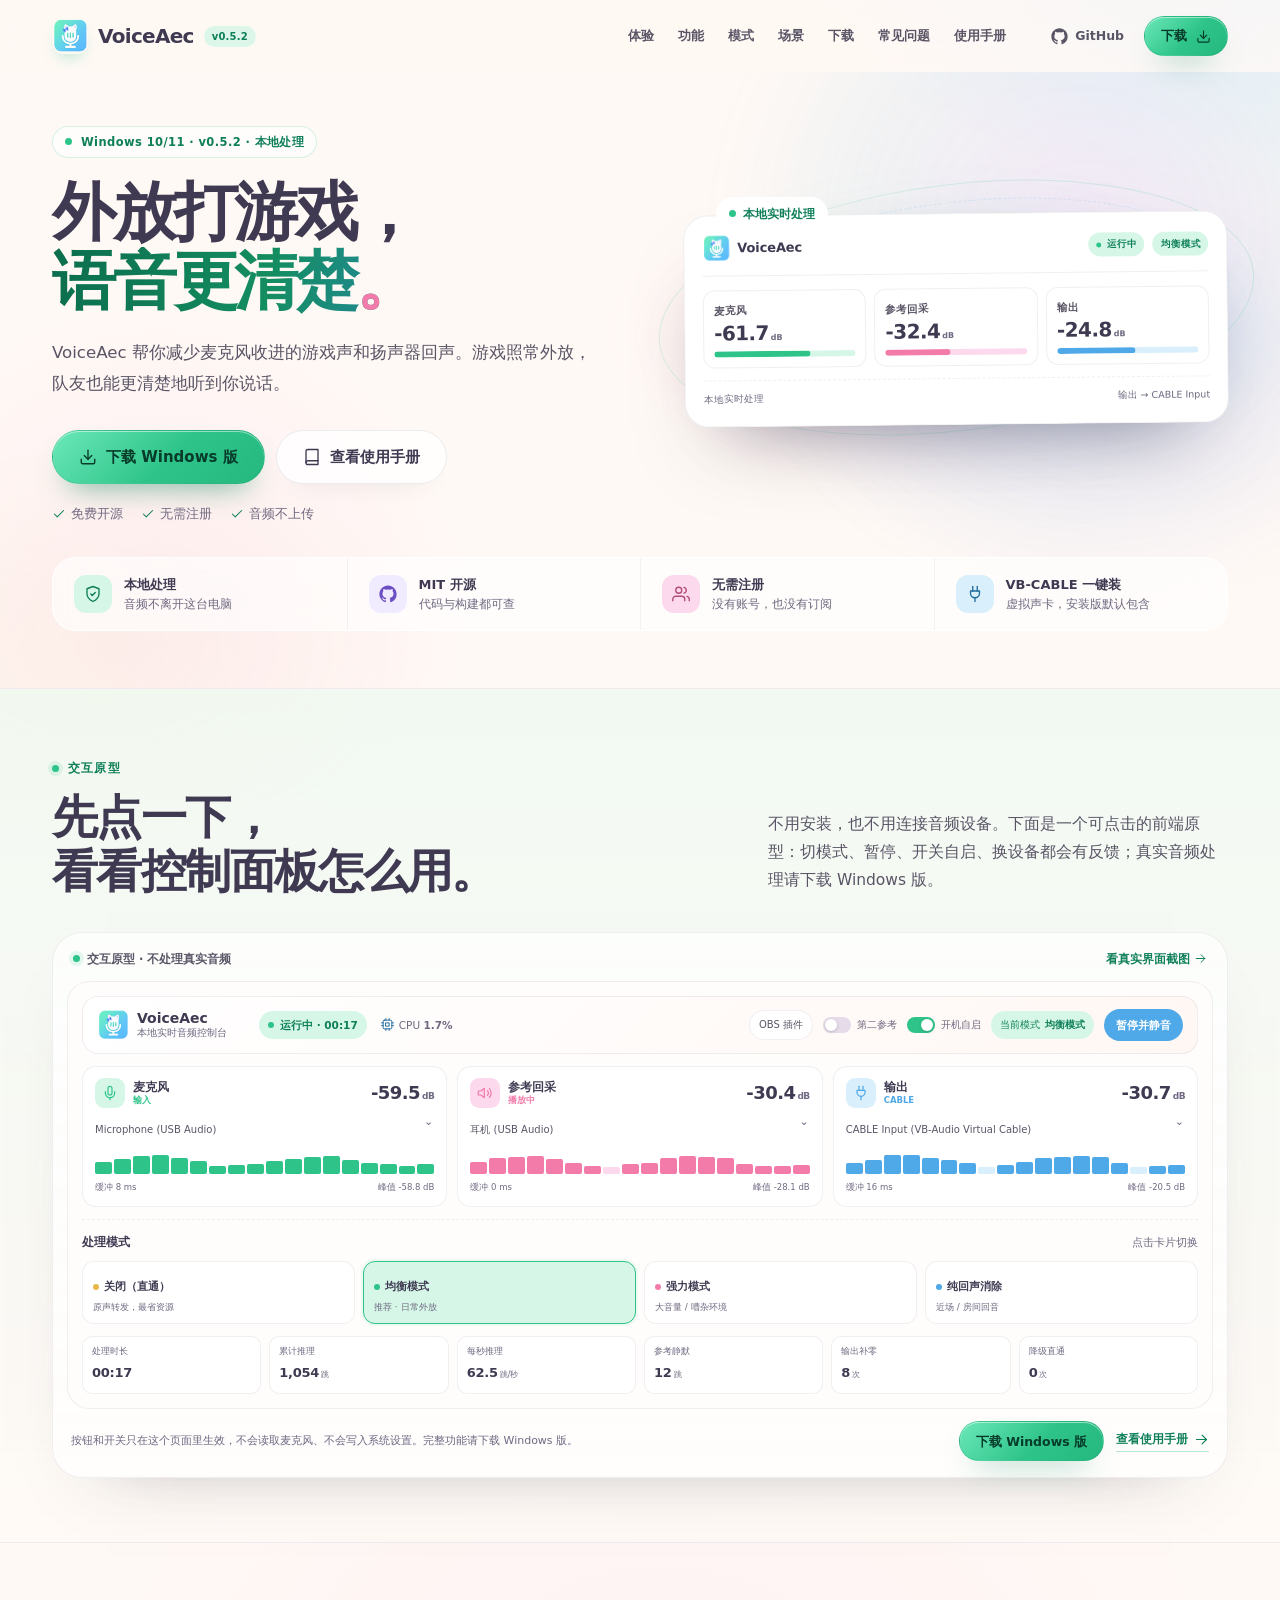
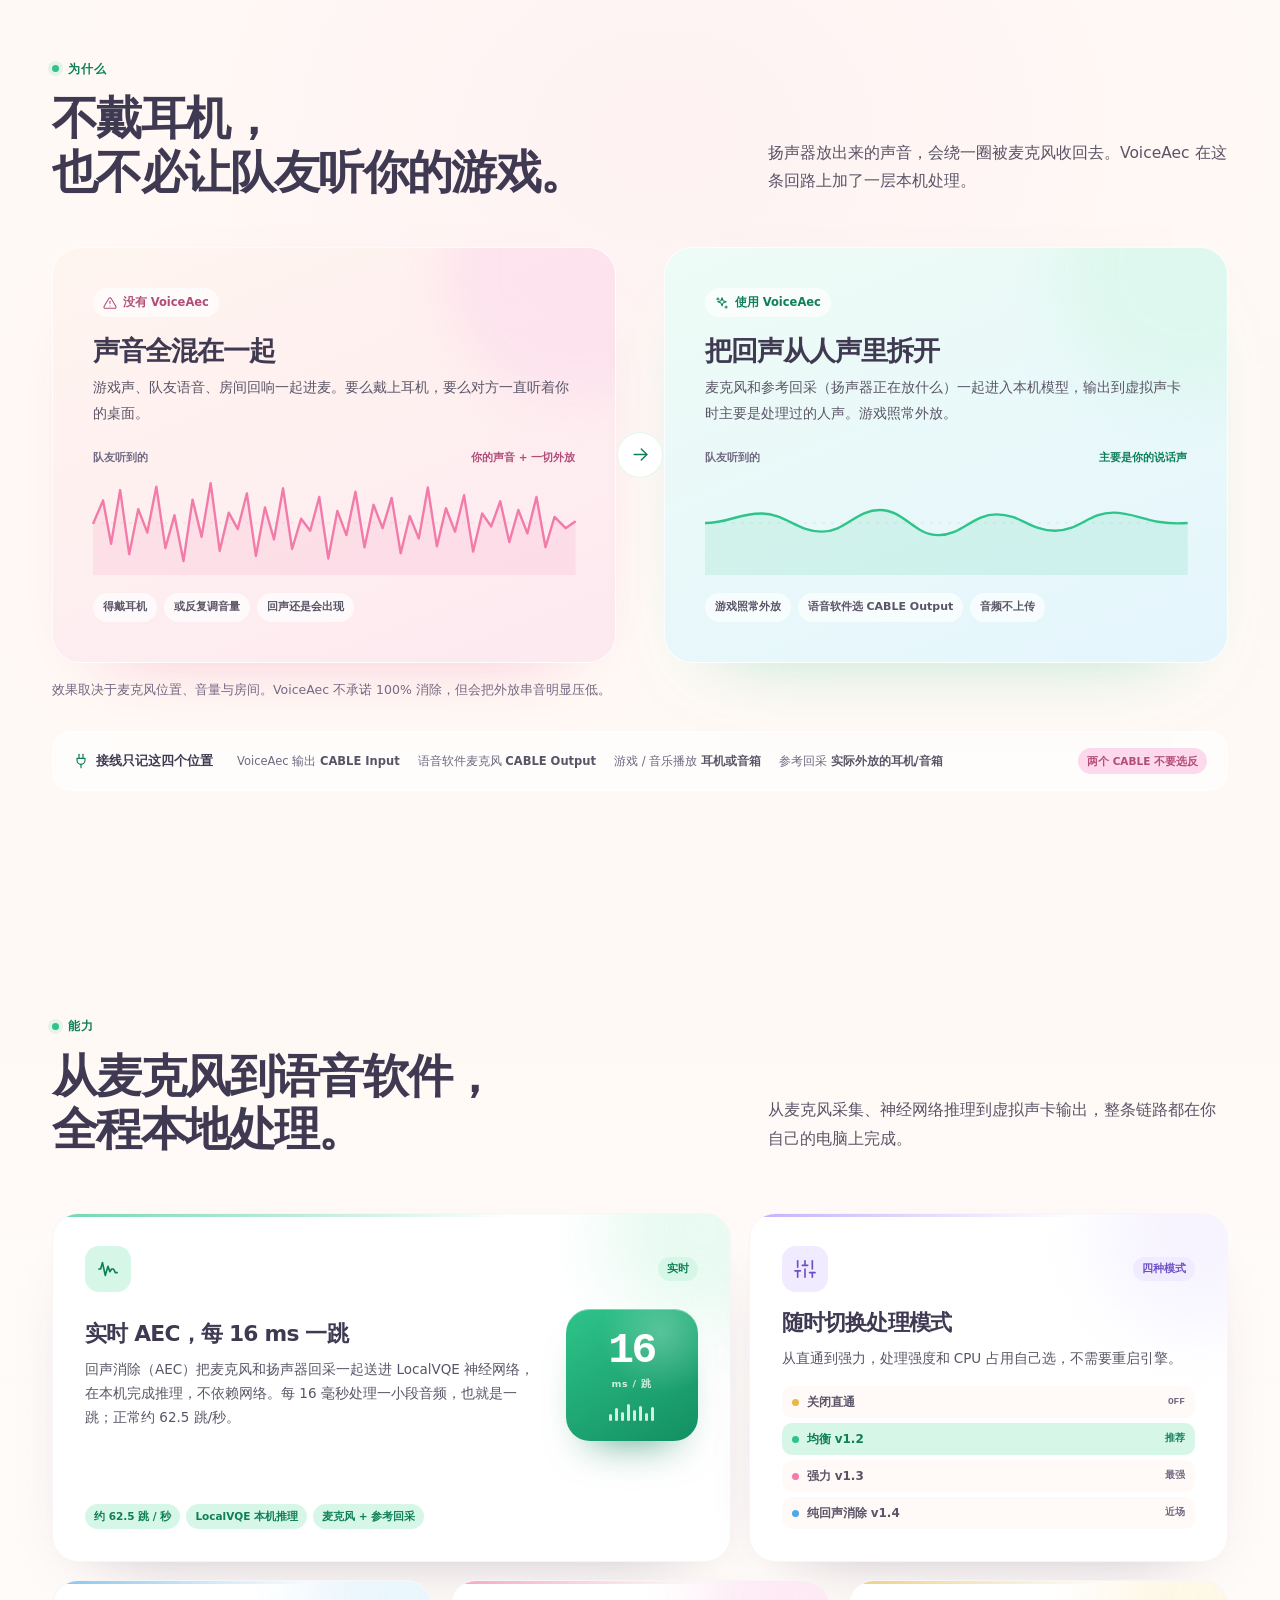
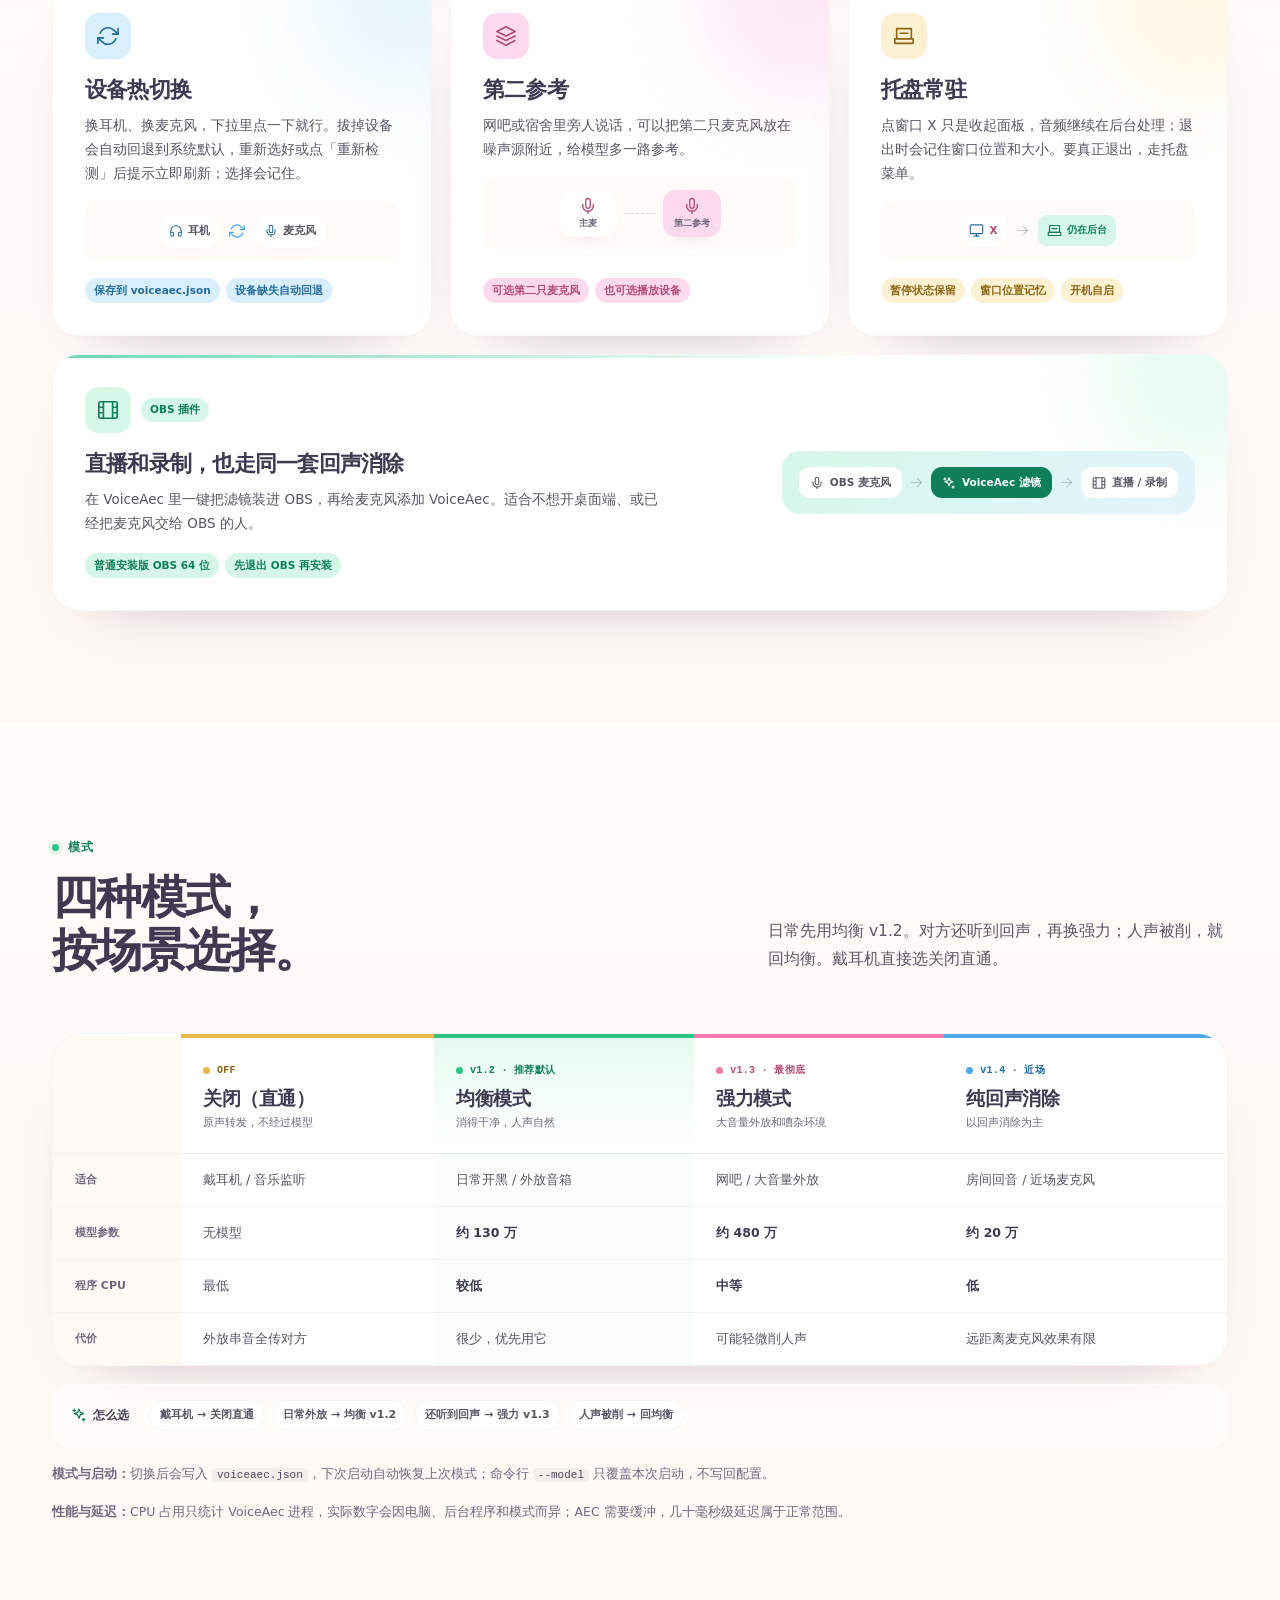
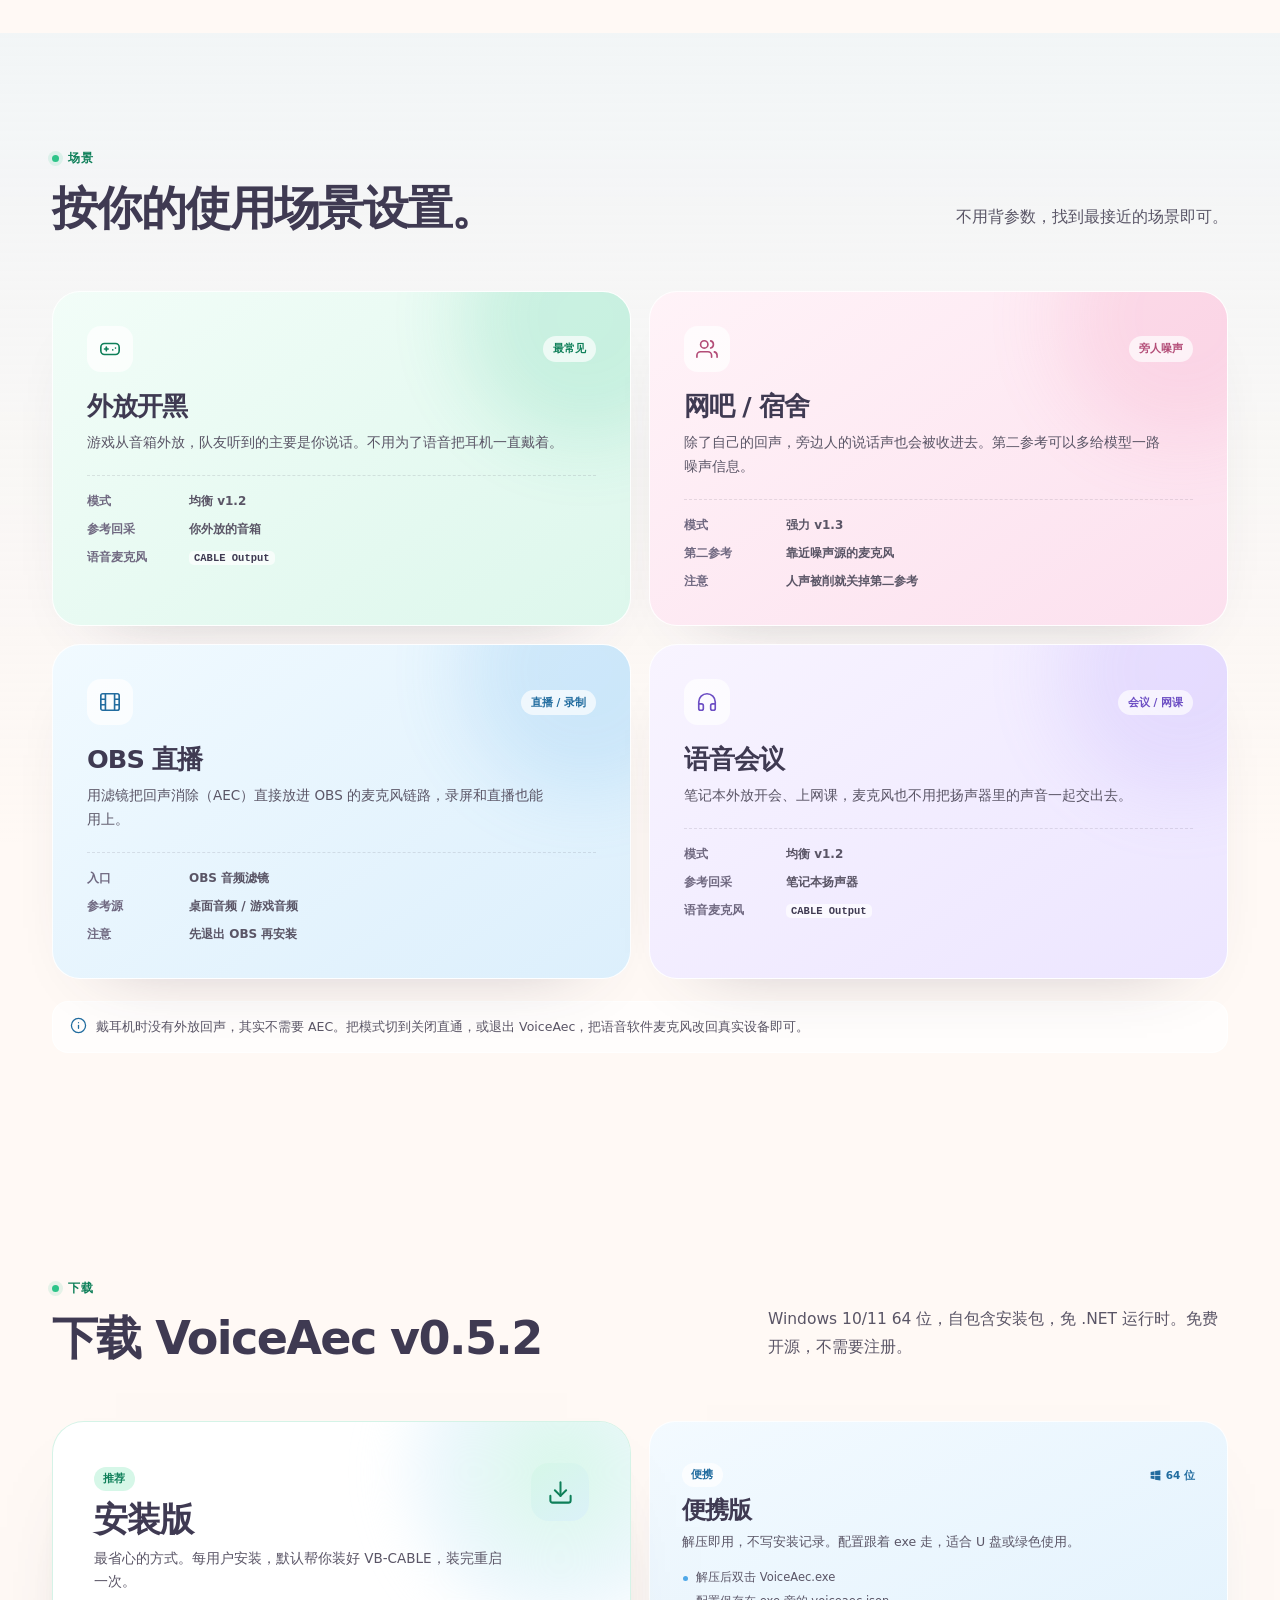
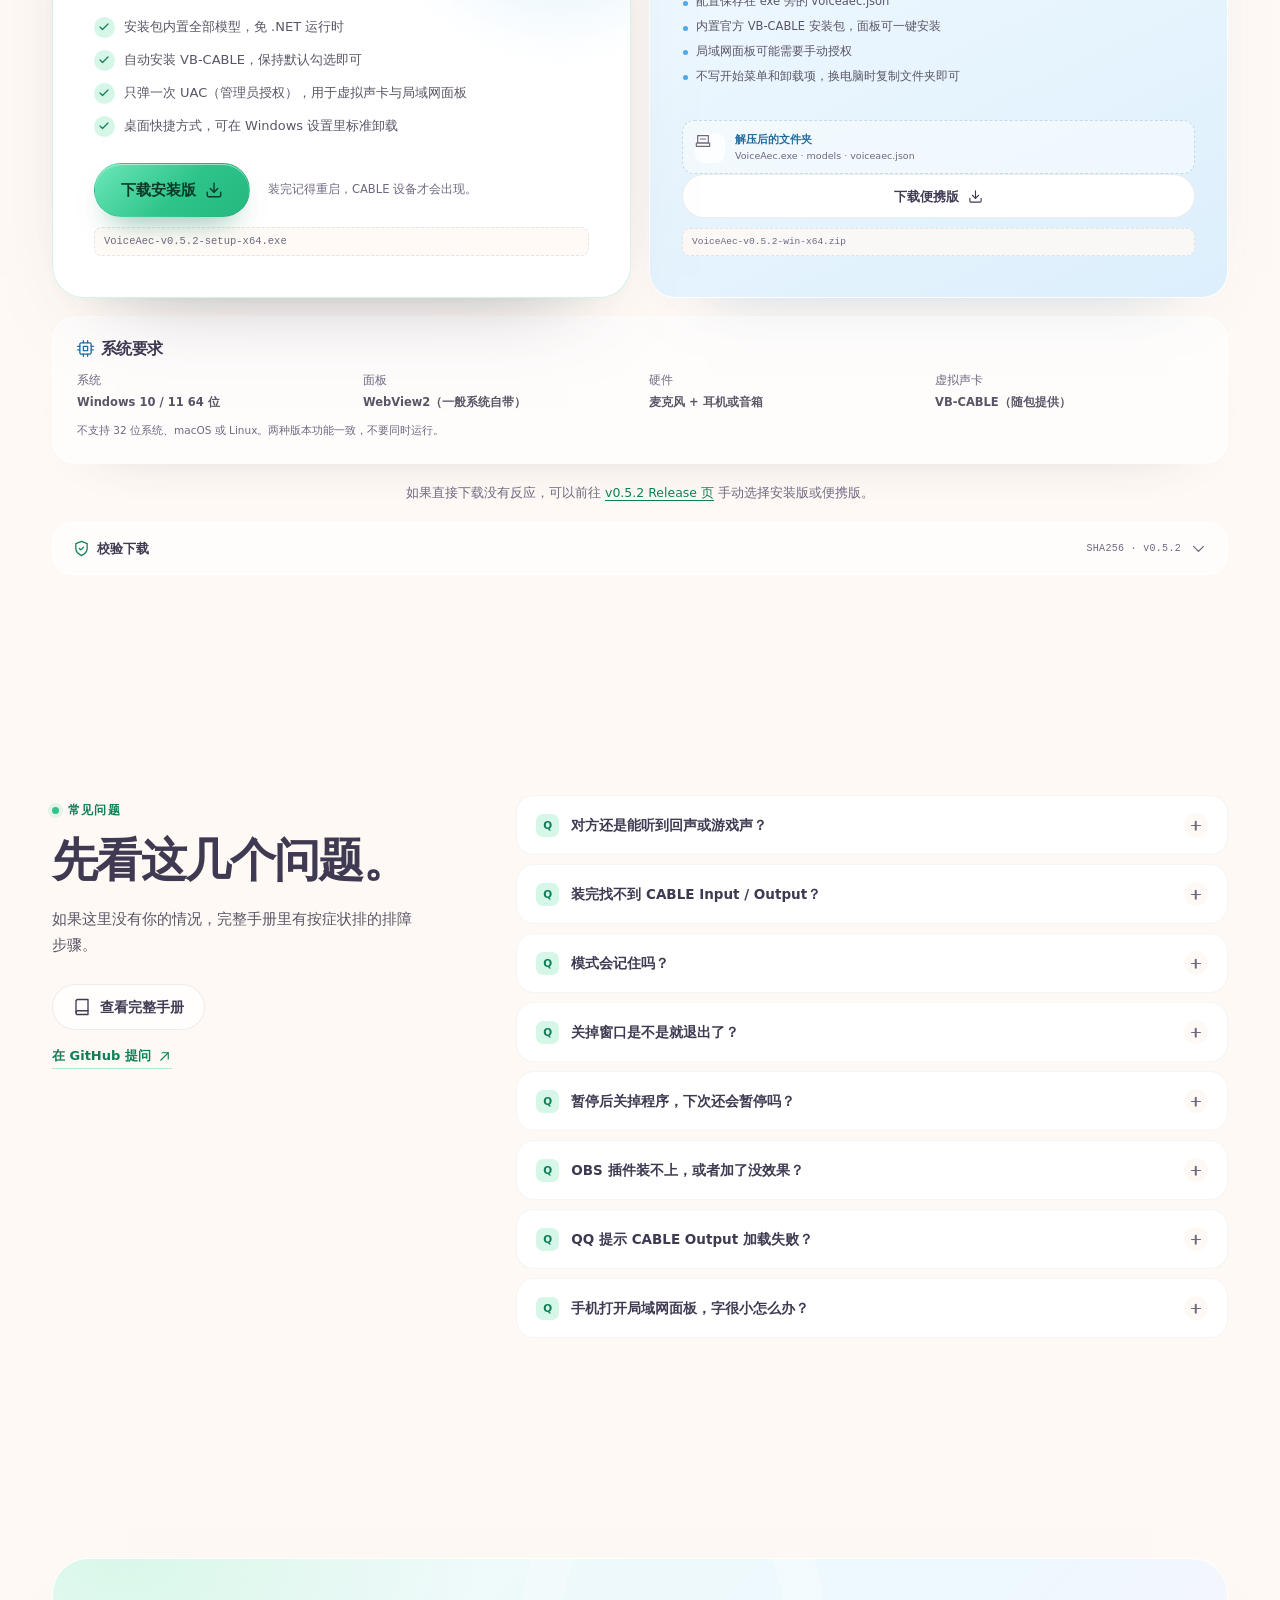
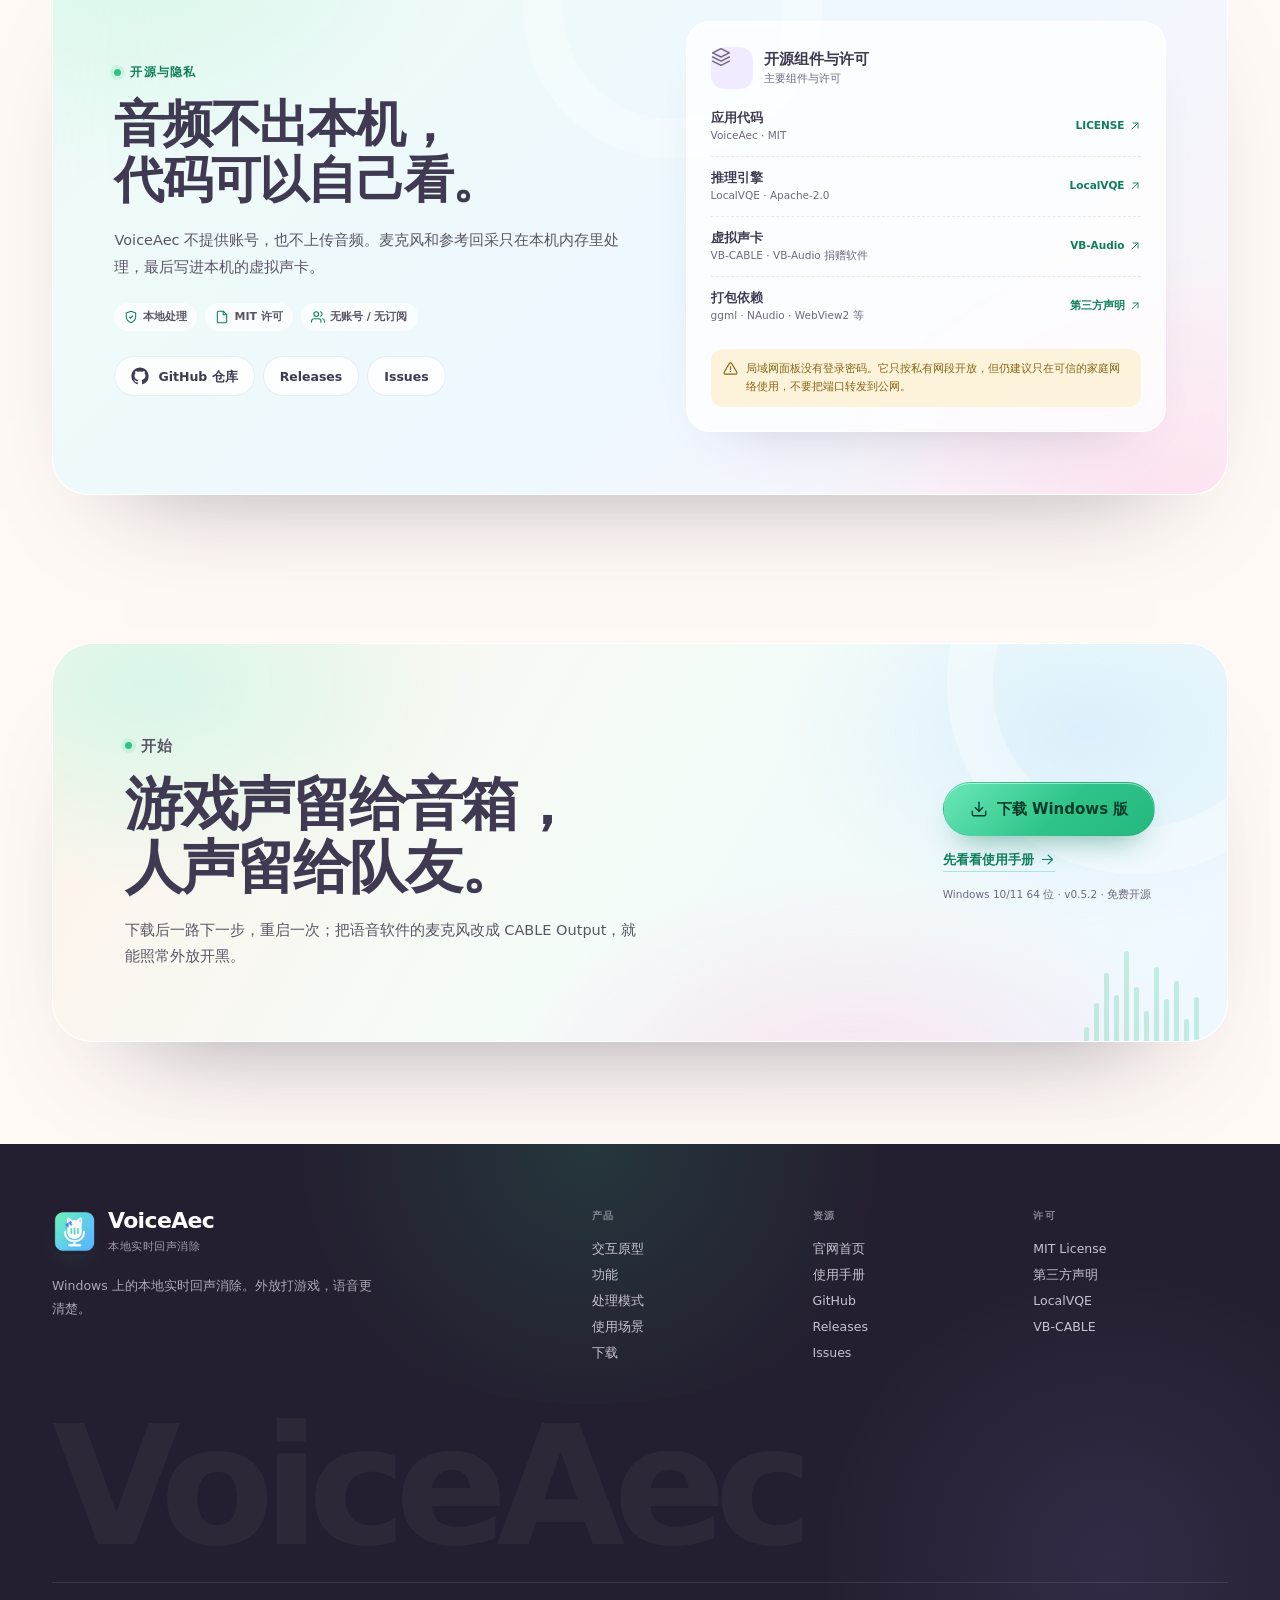
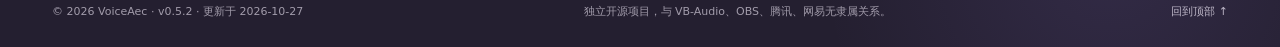
==== docs/index.html @ 349c2b0d "docs: 同步 v0.5.2，手册增加官网入口并重排导航" ====
<!doctype html>
<html lang="zh-CN">
<head>
  <meta charset="utf-8">
  <meta name="viewport" content="width=device-width, initial-scale=1">
  <title>VoiceAec · 外放打游戏，语音更清楚</title>
  <meta name="description" content="VoiceAec 在 Windows 本机减少麦克风收进的游戏声和扬声器回声。游戏照常外放，队友更清楚地听到你说话。免费开源，v0.5.2。">
  <meta name="theme-color" content="#fff9f5">
  <meta name="color-scheme" content="light">
  <link rel="canonical" href="https://384615666.github.io/VoiceAec/">
  <link rel="icon" type="image/png" href="images/icon-256.png">
  <link rel="apple-touch-icon" href="images/icon-256.png">

  <meta property="og:type" content="website">
  <meta property="og:site_name" content="VoiceAec">
  <meta property="og:locale" content="zh_CN">
  <meta property="og:title" content="VoiceAec · 外放打游戏，语音更清楚">
  <meta property="og:description" content="本机神经网络实时消除扬声器回声。游戏声音照常外放，语音里主要是你的声音。Windows 10/11 · v0.5.2 · MIT 开源。">
  <meta property="og:image" content="https://384615666.github.io/VoiceAec/images/og-cover-site.png">
  <meta property="og:image:width" content="1200">
  <meta property="og:image:height" content="630">
  <meta property="og:image:alt" content="VoiceAec 本地实时回声消除">
  <meta property="og:url" content="https://384615666.github.io/VoiceAec/">
  <meta name="twitter:card" content="summary_large_image">
  <meta name="twitter:title" content="VoiceAec · 外放打游戏，语音更清楚">
  <meta name="twitter:description" content="本机神经网络实时消除扬声器回声。游戏声音照常外放，语音里主要是你的声音。">
  <meta name="twitter:image" content="https://384615666.github.io/VoiceAec/images/og-cover-site.png">

  <link rel="stylesheet" href="site.css">
  <script type="application/ld+json">
  {
    "@context": "https://schema.org",
    "@type": "SoftwareApplication",
    "name": "VoiceAec",
    "description": "Windows 上的本地实时回声消除工具。麦克风与扬声器回采进入本机神经网络，处理后的声音输出到 VB-CABLE。",
    "url": "https://384615666.github.io/VoiceAec/",
    "downloadUrl": "https://github.com/384615666/VoiceAec/releases/latest",
    "softwareVersion": "0.5.2",
    "operatingSystem": "Windows 10, Windows 11",
    "applicationCategory": "MultimediaApplication",
    "offers": {
      "@type": "Offer",
      "price": "0",
      "priceCurrency": "CNY"
    },
    "license": "https://github.com/384615666/VoiceAec/blob/main/LICENSE"
  }
  </script>
</head>
<body>
<a class="skip-link" href="#main">跳到主要内容</a>

<svg class="svg-sprite" aria-hidden="true" focusable="false">
  <symbol id="i-arrow-right" viewBox="0 0 24 24"><line x1="4" y1="12" x2="20" y2="12"/><polyline points="13 5 20 12 13 19"/></symbol>
  <symbol id="i-arrow-up-right" viewBox="0 0 24 24"><line x1="6" y1="18" x2="18" y2="6"/><polyline points="8 6 18 6 18 16"/></symbol>
  <symbol id="i-chevron-down" viewBox="0 0 24 24"><polyline points="5 9 12 16 19 9"/></symbol>
  <symbol id="i-check" viewBox="0 0 24 24"><path d="m20 6-11 11-5-5"/></symbol>
  <symbol id="i-download" viewBox="0 0 24 24"><path d="M21 15v4a2 2 0 0 1-2 2H5a2 2 0 0 1-2-2v-4"/><polyline points="7 10 12 15 17 10"/><line x1="12" y1="15" x2="12" y2="3"/></symbol>
  <symbol id="i-menu" viewBox="0 0 24 24"><line x1="3" y1="7" x2="21" y2="7"/><line x1="3" y1="12" x2="21" y2="12"/><line x1="3" y1="17" x2="21" y2="17"/></symbol>
  <symbol id="i-close" viewBox="0 0 24 24"><line x1="18" y1="6" x2="6" y2="18"/><line x1="6" y1="6" x2="18" y2="18"/></symbol>
  <symbol id="i-book" viewBox="0 0 24 24"><path d="M4 19.5A2.5 2.5 0 0 1 6.5 17H20"/><path d="M6.5 2H20v20H6.5A2.5 2.5 0 0 1 4 19.5v-15A2.5 2.5 0 0 1 6.5 2Z"/></symbol>
  <symbol id="i-file" viewBox="0 0 24 24"><path d="M14 2H6a2 2 0 0 0-2 2v16a2 2 0 0 0 2 2h12a2 2 0 0 0 2-2V8z"/><polyline points="14 2 14 8 20 8"/></symbol>
  <symbol id="i-github" viewBox="0 0 24 24"><path d="M12 .5C5.73.5.5 5.73.5 12c0 5.09 3.29 9.4 7.86 10.93.58.1.79-.25.79-.55v-1.93c-3.2.7-3.88-1.54-3.88-1.54-.52-1.33-1.27-1.68-1.27-1.68-1.04-.71.08-.7.08-.7 1.15.08 1.76 1.18 1.76 1.18 1.02 1.75 2.68 1.25 3.34.96.1-.75.4-1.25.72-1.54-2.55-.29-5.24-1.28-5.24-5.7 0-1.26.45-2.29 1.18-3.1-.12-.29-.51-1.46.11-3.05 0 0 .96-.31 3.15 1.18a10.9 10.9 0 0 1 5.74 0c2.19-1.49 3.15-1.18 3.15-1.18.62 1.59.23 2.76.11 3.05.73.81 1.18 1.84 1.18 3.1 0 4.43-2.69 5.4-5.25 5.69.41.36.78 1.07.78 2.16v3.2c0 .3.21.66.8.55A11.51 11.51 0 0 0 23.5 12C23.5 5.73 18.27.5 12 .5Z"/></symbol>
  <symbol id="i-windows" viewBox="0 0 24 24"><path d="M3 5.4 10.2 4v7.1H3zM11.3 3.8 21 2.2v8.9h-9.7zM3 12.3h7.2V19L3 17.6zM11.3 12.3H21v9l-9.7-1.5z"/></symbol>
  <symbol id="i-shield" viewBox="0 0 24 24"><path d="M12 22s8-4 8-10V5l-8-3-8 3v7c0 6 8 10 8 10Z"/><path d="m9 12 2 2 4-4"/></symbol>
  <symbol id="i-mic" viewBox="0 0 24 24"><path d="M12 2a3 3 0 0 0-3 3v7a3 3 0 0 0 6 0V5a3 3 0 0 0-3-3Z"/><path d="M19 10v2a7 7 0 0 1-14 0v-2"/><line x1="12" y1="19" x2="12" y2="22"/></symbol>
  <symbol id="i-speaker" viewBox="0 0 24 24"><path d="M11 5 6 9H2v6h4l5 4V5Z"/><path d="M15.5 8.5a5 5 0 0 1 0 7"/><path d="M18.5 5.5a9 9 0 0 1 0 13"/></symbol>
  <symbol id="i-plug" viewBox="0 0 24 24"><path d="M9 2v6"/><path d="M15 2v6"/><path d="M6 8h12v3a6 6 0 0 1-12 0V8Z"/><path d="M12 17v5"/></symbol>
  <symbol id="i-wave" viewBox="0 0 24 24"><path d="M2 12h2l2-7 3 14 3-10 2 6 2-3h2l2 4h2"/></symbol>
  <symbol id="i-sliders" viewBox="0 0 24 24"><line x1="4" y1="21" x2="4" y2="14"/><line x1="4" y1="10" x2="4" y2="3"/><line x1="12" y1="21" x2="12" y2="12"/><line x1="12" y1="8" x2="12" y2="3"/><line x1="20" y1="21" x2="20" y2="16"/><line x1="20" y1="12" x2="20" y2="3"/><line x1="1" y1="14" x2="7" y2="14"/><line x1="9" y1="8" x2="15" y2="8"/><line x1="17" y1="16" x2="23" y2="16"/></symbol>
  <symbol id="i-tray" viewBox="0 0 24 24"><path d="M4 4h16v11H4z"/><path d="M2 15h20v5H2z"/><path d="M8 9h8"/></symbol>
  <symbol id="i-film" viewBox="0 0 24 24"><rect x="2" y="3" width="20" height="18" rx="2"/><path d="M7 3v18M17 3v18M2 9h5M2 15h5M17 9h5M17 15h5"/></symbol>
  <symbol id="i-monitor" viewBox="0 0 24 24"><rect x="2" y="3" width="20" height="14" rx="2"/><line x1="8" y1="21" x2="16" y2="21"/><line x1="12" y1="17" x2="12" y2="21"/></symbol>
  <symbol id="i-wifi" viewBox="0 0 24 24"><path d="M5 12.55a11 11 0 0 1 14.08 0"/><path d="M1.42 9a16 16 0 0 1 21.16 0"/><path d="M8.53 16.11a6 6 0 0 1 6.95 0"/><line x1="12" y1="20" x2="12.01" y2="20"/></symbol>
  <symbol id="i-alert" viewBox="0 0 24 24"><path d="M10.29 3.86 1.82 18a2 2 0 0 0 1.71 3h16.94a2 2 0 0 0 1.71-3L13.71 3.86a2 2 0 0 0-3.42 0Z"/><line x1="12" y1="9" x2="12" y2="13"/><line x1="12" y1="17" x2="12.01" y2="17"/></symbol>
  <symbol id="i-info" viewBox="0 0 24 24"><circle cx="12" cy="12" r="10"/><line x1="12" y1="16" x2="12" y2="12"/><line x1="12" y1="8" x2="12.01" y2="8"/></symbol>
  <symbol id="i-spark" viewBox="0 0 24 24"><path d="m12 3-1.9 5.1L5 10l5.1 1.9L12 17l1.9-5.1L19 10l-5.1-1.9Z"/><path d="M5 3v4M3 5h4M19 17v4M17 19h4"/></symbol>
  <symbol id="i-cpu" viewBox="0 0 24 24"><rect x="4" y="4" width="16" height="16" rx="2"/><rect x="9" y="9" width="6" height="6"/><path d="M9 1v3M15 1v3M9 20v3M15 20v3M20 9h3M20 14h3M1 9h3M1 14h3"/></symbol>
  <symbol id="i-headphones" viewBox="0 0 24 24"><path d="M3 14v-2a9 9 0 0 1 18 0v2"/><path d="M21 14v5a2 2 0 0 1-2 2h-1a2 2 0 0 1-2-2v-3a2 2 0 0 1 2-2h3z"/><path d="M3 14v5a2 2 0 0 0 2 2h1a2 2 0 0 0 2-2v-3a2 2 0 0 0-2-2H3z"/></symbol>
  <symbol id="i-users" viewBox="0 0 24 24"><path d="M17 21v-2a4 4 0 0 0-4-4H5a4 4 0 0 0-4 4v2"/><circle cx="9" cy="7" r="4"/><path d="M23 21v-2a4 4 0 0 0-3-3.87"/><path d="M16 3.13a4 4 0 0 1 0 7.75"/></symbol>
  <symbol id="i-gamepad" viewBox="0 0 24 24"><line x1="6" y1="12" x2="10" y2="12"/><line x1="8" y1="10" x2="8" y2="14"/><line x1="15" y1="13" x2="15.01" y2="13"/><line x1="18" y1="11" x2="18.01" y2="11"/><rect x="2" y="6" width="20" height="12" rx="4"/></symbol>
  <symbol id="i-copy" viewBox="0 0 24 24"><rect x="9" y="9" width="12" height="12" rx="2"/><path d="M5 15H4a2 2 0 0 1-2-2V4a2 2 0 0 1 2-2h9a2 2 0 0 1 2 2v1"/></symbol>
  <symbol id="i-gauge" viewBox="0 0 24 24"><path d="M12 21a9 9 0 1 1 9-9"/><path d="M12 12l4-4"/><path d="M3 12h2M19 12h2M12 3v2M12 19v2"/></symbol>
  <symbol id="i-layers" viewBox="0 0 24 24"><polygon points="12 2 2 7 12 12 22 7 12 2"/><polyline points="2 12 12 17 22 12"/><polyline points="2 17 12 22 22 17"/></symbol>
  <symbol id="i-link" viewBox="0 0 24 24"><path d="M10 13a5 5 0 0 0 7.54.54l3-3a5 5 0 0 0-7.07-7.07l-1.72 1.71"/><path d="M14 11a5 5 0 0 0-7.54-.54l-3 3a5 5 0 0 0 7.07 7.07l1.71-1.71"/></symbol>
  <symbol id="i-refresh" viewBox="0 0 24 24"><polyline points="23 4 23 10 17 10"/><polyline points="1 20 1 14 7 14"/><path d="M3.51 9a9 9 0 0 1 14.85-3.36L23 10M1 14l4.64 4.36A9 9 0 0 0 20.49 15"/></symbol>
</svg>

<header class="site-nav" id="siteNav">
  <div class="nav-shell">
    <a class="brand" href="#top" aria-label="VoiceAec 首页">
      <img src="images/icon-256.png" alt="" width="36" height="36" loading="eager">
      <span class="brand-name">VoiceAec</span>
      <span class="brand-version">v0.5.2</span>
    </a>

    <nav class="nav-menu" id="navMenu" aria-label="主导航">
      <a href="#demo">体验</a>
      <a href="#features">功能</a>
      <a href="#modes">模式</a>
      <a href="#scenes">场景</a>
      <a href="#download">下载</a>
      <a href="#faq">常见问题</a>
      <a href="manual.html">使用手册</a>
      <a class="nav-mobile-link" href="https://github.com/384615666/VoiceAec" target="_blank" rel="noopener">
        GitHub 仓库
        <svg class="icon" aria-hidden="true"><use href="#i-arrow-up-right"/></svg>
      </a>
    </nav>

    <div class="nav-actions">
      <a class="nav-github" href="https://github.com/384615666/VoiceAec" target="_blank" rel="noopener">
        <svg class="icon icon-fill" aria-hidden="true"><use href="#i-github"/></svg>
        <span>GitHub</span>
      </a>
      <a class="btn btn-primary btn-sm nav-download" href="#download">
        下载
        <svg class="icon" aria-hidden="true"><use href="#i-download"/></svg>
      </a>
      <button class="nav-toggle" id="navToggle" type="button" aria-controls="navMenu" aria-expanded="false" aria-label="打开菜单">
        <svg class="icon nav-toggle-open" aria-hidden="true"><use href="#i-menu"/></svg>
        <svg class="icon nav-toggle-close" aria-hidden="true"><use href="#i-close"/></svg>
      </button>
    </div>
  </div>
</header>

<main id="main" tabindex="-1">

  <!-- HERO -->
  <section class="hero" id="top">
    <div class="wrap hero-grid">
      <div class="hero-copy">
        <p class="eyebrow hero-eyebrow"><span class="live-dot" aria-hidden="true"></span>Windows 10/11 · v0.5.2 · 本地处理</p>
        <h1>
          <span class="h1-line">外放打游戏，</span>
          <span class="h1-line h1-accent">语音更清楚<span class="h1-period">。</span></span>
        </h1>
        <p class="hero-lead">VoiceAec 帮你减少麦克风收进的游戏声和扬声器回声。游戏照常外放，队友也能更清楚地听到你说话。</p>
        <div class="hero-actions">
          <a class="btn btn-primary btn-lg" href="#download">
            <svg class="icon" aria-hidden="true"><use href="#i-download"/></svg>
            下载 Windows 版
          </a>
          <a class="btn btn-soft btn-lg" href="manual.html">
            <svg class="icon" aria-hidden="true"><use href="#i-book"/></svg>
            查看使用手册
          </a>
        </div>
        <p class="hero-note">
          <span><svg class="icon" aria-hidden="true"><use href="#i-check"/></svg>免费开源</span>
          <span><svg class="icon" aria-hidden="true"><use href="#i-check"/></svg>无需注册</span>
          <span><svg class="icon" aria-hidden="true"><use href="#i-check"/></svg>音频不上传</span>
        </p>
      </div>

      <div class="hero-art">
        <div class="hero-halo" aria-hidden="true"></div>
        <div class="hero-orbit" aria-hidden="true"></div>
        <div class="hero-preview" role="img" aria-label="VoiceAec 控制面板预览：运行中，麦克风、参考回采、输出三路电平，当前均衡模式">
          <div class="hp-top">
            <span class="hp-brand"><img src="images/icon-256.png" alt="" width="28" height="28"> <strong>VoiceAec</strong></span>
            <span class="hp-status"><i aria-hidden="true"></i>运行中</span>
            <span class="hp-mode">均衡模式</span>
          </div>
          <div class="hp-levels">
            <div class="hp-level hp-mint">
              <span class="hp-name">麦克风</span>
              <b>-61.7<small>dB</small></b>
              <span class="hp-track" aria-hidden="true"><i style="width:68%"></i></span>
            </div>
            <div class="hp-level hp-berry">
              <span class="hp-name">参考回采</span>
              <b>-32.4<small>dB</small></b>
              <span class="hp-track" aria-hidden="true"><i style="width:46%"></i></span>
            </div>
            <div class="hp-level hp-blue">
              <span class="hp-name">输出</span>
              <b>-24.8<small>dB</small></b>
              <span class="hp-track" aria-hidden="true"><i style="width:55%"></i></span>
            </div>
          </div>
          <div class="hp-foot"><span>本地实时处理</span><span>输出 → CABLE Input</span></div>
        </div>

        <span class="float-chip chip-live"><span class="live-dot" aria-hidden="true"></span>本地实时处理</span>

      </div>
    </div>

    <div class="wrap">
      <div class="trust-bar" data-reveal>
        <div class="trust-item">
          <span class="trust-icon tone-mint"><svg class="icon" aria-hidden="true"><use href="#i-shield"/></svg></span>
          <div><strong>本地处理</strong><span>音频不离开这台电脑</span></div>
        </div>
        <div class="trust-item">
          <span class="trust-icon tone-violet"><svg class="icon icon-fill" aria-hidden="true"><use href="#i-github"/></svg></span>
          <div><strong>MIT 开源</strong><span>代码与构建都可查</span></div>
        </div>
        <div class="trust-item">
          <span class="trust-icon tone-berry"><svg class="icon" aria-hidden="true"><use href="#i-users"/></svg></span>
          <div><strong>无需注册</strong><span>没有账号，也没有订阅</span></div>
        </div>
        <div class="trust-item">
          <span class="trust-icon tone-blue"><svg class="icon" aria-hidden="true"><use href="#i-plug"/></svg></span>
          <div><strong>VB-CABLE 一键装</strong><span>虚拟声卡，安装版默认包含</span></div>
        </div>
      </div>
    </div>
  </section>

  <!-- INTERACTIVE DEMO -->
  <section class="section demo-section" id="demo" aria-labelledby="demoTitle">
    <div class="wrap">
      <div class="section-head demo-head" data-reveal>
        <div>
          <p class="eyebrow">交互原型</p>
          <h2 id="demoTitle">先点一下，<br>看看控制面板怎么用。</h2>
        </div>
        <p class="lead">不用安装，也不用连接音频设备。下面是一个可点击的前端原型：切模式、暂停、开关自启、换设备都会有反馈；真实音频处理请下载 Windows 版。</p>
      </div>

      <div class="demo-shell" data-reveal>
        <div class="demo-topline">
          <span class="demo-badge"><span class="demo-live-dot"></span>交互原型 · 不处理真实音频</span>
          <a class="demo-manual-link" href="manual.html">看真实界面截图 <svg class="icon" aria-hidden="true"><use href="#i-arrow-right"/></svg></a>
        </div>

        <div class="demo-panel" id="demoPanel" role="group" aria-label="VoiceAec 控制面板交互原型">
          <div class="demo-topbar">
            <div class="demo-brand">
              <img src="images/icon-256.png" alt="" width="34" height="34" loading="lazy">
              <div><strong>VoiceAec</strong><span>本地实时音频控制台</span></div>
            </div>

            <div class="demo-status" id="demoStatus">
              <span class="demo-status-dot" aria-hidden="true"></span>
              <span id="demoStatusText">运行中 · 00:12</span>
            </div>
            <div class="demo-cpu"><svg class="icon" aria-hidden="true"><use href="#i-cpu"/></svg><span>CPU <b id="demoCpu">1.4%</b></span></div>

            <div class="demo-actions">
              <button class="demo-obs" id="demoObs" type="button">OBS 插件</button>
              <label class="demo-switch" for="demoRef2">
                <input type="checkbox" id="demoRef2">
                <span class="demo-switch-track" aria-hidden="true"></span>
                第二参考
              </label>
              <label class="demo-switch" for="demoAutostart">
                <input type="checkbox" id="demoAutostart" checked>
                <span class="demo-switch-track" aria-hidden="true"></span>
                开机自启
              </label>
              <span class="demo-mode-badge">当前模式 <b id="demoModeBadge">均衡模式</b></span>
              <button class="demo-pause" id="demoPause" type="button" aria-pressed="false">暂停并静音</button>
            </div>
          </div>

          <div class="demo-levels" id="demoLevels">
            <article class="demo-level demo-tone-mint" data-demo-level="mic">
              <div class="demo-level-head">
                <span class="demo-level-icon"><svg class="icon" aria-hidden="true"><use href="#i-mic"/></svg></span>
                <div class="demo-level-title"><strong>麦克风</strong><span class="demo-level-pill">输入</span></div>
                <b class="demo-db" id="demoMicDb">-61.7<span>dB</span></b>
              </div>
              <div class="demo-device-wrap">
                <select class="demo-device" aria-label="选择麦克风设备">
                  <option>Microphone (USB Audio)</option>
                  <option>Webcam Microphone</option>
                  <option>CABLE Output (VB-CABLE)</option>
                </select>
              </div>
              <div class="demo-meter" id="demoMicMeter" aria-hidden="true"></div>
              <div class="demo-level-foot"><span>缓冲 8 ms</span><span>峰值 -58.8 dB</span></div>
            </article>

            <article class="demo-level demo-tone-berry" data-demo-level="ref">
              <div class="demo-level-head">
                <span class="demo-level-icon"><svg class="icon" aria-hidden="true"><use href="#i-speaker"/></svg></span>
                <div class="demo-level-title"><strong>参考回采</strong><span class="demo-level-pill">播放中</span></div>
                <b class="demo-db" id="demoRefDb">-32.4<span>dB</span></b>
              </div>
              <div class="demo-device-wrap">
                <select class="demo-device" aria-label="选择参考回采设备">
                  <option>耳机 (USB Audio)</option>
                  <option>扬声器 (Realtek Audio)</option>
                  <option>CABLE Input (VB-CABLE)</option>
                </select>
              </div>
              <div class="demo-meter" id="demoRefMeter" aria-hidden="true"></div>
              <div class="demo-level-foot"><span>缓冲 0 ms</span><span>峰值 -28.1 dB</span></div>
            </article>

            <article class="demo-level demo-tone-blue" data-demo-level="out">
              <div class="demo-level-head">
                <span class="demo-level-icon"><svg class="icon" aria-hidden="true"><use href="#i-plug"/></svg></span>
                <div class="demo-level-title"><strong>输出</strong><span class="demo-level-pill">CABLE</span></div>
                <b class="demo-db" id="demoOutDb">-24.8<span>dB</span></b>
              </div>
              <div class="demo-device-wrap">
                <select class="demo-device" aria-label="选择输出设备">
                  <option>CABLE Input (VB-Audio Virtual Cable)</option>
                  <option>耳机 (USB Audio)</option>
                </select>
              </div>
              <div class="demo-meter" id="demoOutMeter" aria-hidden="true"></div>
              <div class="demo-level-foot"><span>缓冲 16 ms</span><span>峰值 -20.5 dB</span></div>
            </article>

            <article class="demo-level demo-tone-violet" data-demo-level="ref2" id="demoRef2Card" hidden>
              <div class="demo-level-head">
                <span class="demo-level-icon"><svg class="icon" aria-hidden="true"><use href="#i-mic"/></svg></span>
                <div class="demo-level-title"><strong>第二参考</strong><span class="demo-level-pill">可选</span></div>
                <b class="demo-db" id="demoRef2Db">-∞<span>dB</span></b>
              </div>
              <div class="demo-device-wrap">
                <select class="demo-device" aria-label="选择第二参考设备">
                  <option>靠近噪声源的麦克风</option>
                  <option>另一个播放设备</option>
                </select>
              </div>
              <div class="demo-meter" id="demoRef2Meter" aria-hidden="true"></div>
              <div class="demo-level-foot"><span>缓冲 0 ms</span><span>未选择时关闭</span></div>
            </article>
          </div>

          <div class="demo-modes">
            <div class="demo-subhead"><strong>处理模式</strong><span>点击卡片切换</span></div>
            <div class="demo-mode-grid" id="demoModeGrid">
              <button class="demo-mode" type="button" data-mode="off" aria-pressed="false">
                <span class="demo-mode-dot" style="--dot:#e8b84b"></span><strong>关闭（直通）</strong>
                <small>原声转发，最省资源</small>
              </button>
              <button class="demo-mode is-active" type="button" data-mode="v1.2" aria-pressed="true">
                <span class="demo-mode-dot" style="--dot:var(--mint)"></span><strong>均衡模式</strong>
                <small>推荐 · 日常外放</small>
              </button>
              <button class="demo-mode" type="button" data-mode="v1.3" aria-pressed="false">
                <span class="demo-mode-dot" style="--dot:var(--berry)"></span><strong>强力模式</strong>
                <small>大音量 / 嘈杂环境</small>
              </button>
              <button class="demo-mode" type="button" data-mode="v1.4" aria-pressed="false">
                <span class="demo-mode-dot" style="--dot:var(--blue)"></span><strong>纯回声消除</strong>
                <small>近场 / 房间回音</small>
              </button>
            </div>
          </div>

          <div class="demo-stats">
            <div><span>处理时长</span><b id="demoUptime">00:12</b></div>
            <div><span>累计推理</span><b id="demoHops">742</b><em>跳</em></div>
            <div><span>每秒推理</span><b id="demoRate">62.5</b><em>跳/秒</em></div>
            <div><span>参考静默</span><b id="demoSilent">12</b><em>跳</em></div>
            <div><span>输出补零</span><b id="demoUnderruns">8</b><em>次</em></div>
            <div><span>降级直通</span><b id="demoFallback">0</b><em>次</em></div>
          </div>
        </div>

        <div class="demo-foot">
          <p>按钮和开关只在这个页面里生效，不会读取麦克风、不会写入系统设置。完整功能请下载 Windows 版。</p>
          <div class="demo-foot-actions">
            <a class="btn btn-primary btn-sm" href="#download">下载 Windows 版</a>
            <a class="text-link" href="manual.html">查看使用手册 <svg class="icon" aria-hidden="true"><use href="#i-arrow-right"/></svg></a>
          </div>
        </div>
        <div class="demo-toast" id="demoToast" role="status" aria-live="polite"></div>
      </div>
    </div>
  </section>

  <!-- WHY -->
  <section class="section why" id="why">
    <div class="wrap">
      <div class="section-head" data-reveal>
        <div>
          <p class="eyebrow">为什么</p>
          <h2>不戴耳机，<br>也不必让队友听你的游戏。</h2>
        </div>
        <p class="lead">扬声器放出来的声音，会绕一圈被麦克风收回去。VoiceAec 在这条回路上加了一层本机处理。</p>
      </div>

      <div class="contrast">
        <article class="contrast-panel is-bad" data-reveal>
          <span class="panel-label"><svg class="icon" aria-hidden="true"><use href="#i-alert"/></svg>没有 VoiceAec</span>
          <h3>声音全混在一起</h3>
          <p>游戏声、队友语音、房间回响一起进麦。要么戴上耳机，要么对方一直听着你的桌面。</p>
          <div class="wave-box" aria-hidden="true">
            <div class="wave-labels"><span>队友听到的</span><span class="wave-bad">你的声音 + 一切外放</span></div>
            <svg class="wave-art" viewBox="0 0 480 120" preserveAspectRatio="none">
              <path class="wave-baseline" d="M0 60H480"/>
              <path class="wave-line" d="M0 61 10 34 18 84 27 22 36 96 45 44 54 71 63 18 72 89 81 51 90 104 99 33 108 76 117 14 126 92 135 48 144 67 153 26 162 98 171 42 180 79 189 20 198 90 207 55 216 69 225 30 234 101 243 46 252 74 261 24 270 88 279 39 288 66 297 31 306 95 315 52 324 78 333 19 342 87 351 43 360 70 369 28 378 93 387 49 396 64 405 35 414 82 423 45 432 72 441 30 450 88 459 53 470 66 480 58"/>
              <path class="wave-fill" d="M0 61 10 34 18 84 27 22 36 96 45 44 54 71 63 18 72 89 81 51 90 104 99 33 108 76 117 14 126 92 135 48 144 67 153 26 162 98 171 42 180 79 189 20 198 90 207 55 216 69 225 30 234 101 243 46 252 74 261 24 270 88 279 39 288 66 297 31 306 95 315 52 324 78 333 19 342 87 351 43 360 70 369 28 378 93 387 49 396 64 405 35 414 82 423 45 432 72 441 30 450 88 459 53 470 66 480 58V120H0Z"/>
            </svg>
          </div>
          <div class="tag-row">
            <span>得戴耳机</span><span>或反复调音量</span><span>回声还是会出现</span>
          </div>
        </article>

        <div class="contrast-arrow" aria-hidden="true">
          <svg class="icon" aria-hidden="true"><use href="#i-arrow-right"/></svg>
        </div>

        <article class="contrast-panel is-good" data-reveal>
          <span class="panel-label"><svg class="icon" aria-hidden="true"><use href="#i-spark"/></svg>使用 VoiceAec</span>
          <h3>把回声从人声里拆开</h3>
          <p>麦克风和参考回采（扬声器正在放什么）一起进入本机模型，输出到虚拟声卡时主要是处理过的人声。游戏照常外放。</p>
          <div class="wave-box" aria-hidden="true">
            <div class="wave-labels"><span>队友听到的</span><span class="wave-good">主要是你的说话声</span></div>
            <svg class="wave-art" viewBox="0 0 480 120" preserveAspectRatio="none">
              <path class="wave-baseline" d="M0 60H480"/>
              <path class="wave-line" d="M0 60C24 60 32 49 56 49S92 70 116 70 150 45 174 45 208 74 232 74 266 50 290 50 324 69 348 69 382 48 406 48 442 63 480 60"/>
              <path class="wave-fill" d="M0 60C24 60 32 49 56 49S92 70 116 70 150 45 174 45 208 74 232 74 266 50 290 50 324 69 348 69 382 48 406 48 442 63 480 60V120H0Z"/>
            </svg>
          </div>
          <div class="tag-row">
            <span>游戏照常外放</span><span>语音软件选 CABLE Output</span><span>音频不上传</span>
          </div>
        </article>
      </div>

      <p class="fine-print" data-reveal>效果取决于麦克风位置、音量与房间。VoiceAec 不承诺 100% 消除，但会把外放串音明显压低。</p>

      <div class="routing-note" data-reveal>
        <div class="routing-title">
          <svg class="icon" aria-hidden="true"><use href="#i-plug"/></svg>
          <span>接线只记这四个位置</span>
        </div>
        <div class="routing-items">
          <span>VoiceAec 输出 <b>CABLE Input</b></span>
          <span>语音软件麦克风 <b>CABLE Output</b></span>
          <span>游戏 / 音乐播放 <b>耳机或音箱</b></span>
          <span>参考回采 <b>实际外放的耳机/音箱</b></span>
        </div>
        <span class="routing-hint">两个 CABLE 不要选反</span>
      </div>
    </div>
  </section>

  <!-- FEATURES -->
  <section class="section features" id="features">
    <div class="wrap">
      <div class="section-head" data-reveal>
        <div>
          <p class="eyebrow">能力</p>
          <h2>从麦克风到语音软件，<br>全程本地处理。</h2>
        </div>
        <p class="lead">从麦克风采集、神经网络推理到虚拟声卡输出，整条链路都在你自己的电脑上完成。</p>
      </div>

      <div class="bento">
        <article class="feature-card feature-wide tone-mint" data-reveal>
          <div class="feature-top">
            <span class="icon-box"><svg class="icon" aria-hidden="true"><use href="#i-wave"/></svg></span>
            <span class="feature-tag">实时</span>
          </div>
          <div class="feature-split">
            <div>
              <h3>实时 AEC，每 16 ms 一跳</h3>
              <p>回声消除（AEC）把麦克风和扬声器回采一起送进 LocalVQE 神经网络，在本机完成推理，不依赖网络。每 16 毫秒处理一小段音频，也就是一跳；正常约 62.5 跳/秒。</p>
            </div>
            <div class="latency-tile" aria-hidden="true">
              <span class="latency-num">16</span>
              <span class="latency-unit">ms / 跳</span>
              <div class="latency-wave"><i></i><i></i><i></i><i></i><i></i><i></i><i></i><i></i></div>
            </div>
          </div>
          <div class="feature-meta">
            <span>约 62.5 跳 / 秒</span><span>LocalVQE 本机推理</span><span>麦克风 + 参考回采</span>
          </div>
        </article>

        <article class="feature-card feature-modes tone-violet" data-reveal>
          <div class="feature-top">
            <span class="icon-box"><svg class="icon" aria-hidden="true"><use href="#i-sliders"/></svg></span>
            <span class="feature-tag">四种模式</span>
          </div>
          <h3>随时切换处理模式</h3>
          <p>从直通到强力，处理强度和 CPU 占用自己选，不需要重启引擎。</p>
          <ul class="mini-modes">
            <li><span class="mini-dot dot-amber"></span>关闭直通<small>OFF</small></li>
            <li class="is-current"><span class="mini-dot dot-mint"></span>均衡 v1.2<small>推荐</small></li>
            <li><span class="mini-dot dot-berry"></span>强力 v1.3<small>最强</small></li>
            <li><span class="mini-dot dot-blue"></span>纯回声消除 v1.4<small>近场</small></li>
          </ul>
        </article>

        <article class="feature-card feature-small tone-blue" data-reveal>
          <div class="feature-top">
            <span class="icon-box"><svg class="icon" aria-hidden="true"><use href="#i-refresh"/></svg></span>
          </div>
          <h3>设备热切换</h3>
          <p>换耳机、换麦克风，下拉里点一下就行。拔掉设备会自动回退到系统默认，重新选好或点「重新检测」后提示立即刷新；选择会记住。</p>
          <div class="swap-visual" aria-hidden="true">
            <span class="swap-pill"><svg class="icon"><use href="#i-headphones"/></svg>耳机</span>
            <span class="swap-icon"><svg class="icon"><use href="#i-refresh"/></svg></span>
            <span class="swap-pill"><svg class="icon"><use href="#i-mic"/></svg>麦克风</span>
          </div>
          <div class="feature-meta"><span>保存到 voiceaec.json</span><span>设备缺失自动回退</span></div>
        </article>

        <article class="feature-card feature-small tone-berry" data-reveal>
          <div class="feature-top">
            <span class="icon-box"><svg class="icon" aria-hidden="true"><use href="#i-layers"/></svg></span>
          </div>
          <h3>第二参考</h3>
          <p>网吧或宿舍里旁人说话，可以把第二只麦克风放在噪声源附近，给模型多一路参考。</p>
          <div class="ref-visual" aria-hidden="true">
            <span class="ref-mic"><svg class="icon"><use href="#i-mic"/></svg><em>主麦</em></span>
            <span class="ref-line"></span>
            <span class="ref-mic is-second"><svg class="icon"><use href="#i-mic"/></svg><em>第二参考</em></span>
          </div>
          <div class="feature-meta"><span>可选第二只麦克风</span><span>也可选播放设备</span></div>
        </article>

        <article class="feature-card feature-small tone-amber" data-reveal>
          <div class="feature-top">
            <span class="icon-box"><svg class="icon" aria-hidden="true"><use href="#i-tray"/></svg></span>
          </div>
          <h3>托盘常驻</h3>
          <p>点窗口 X 只是收起面板，音频继续在后台处理；退出时会记住窗口位置和大小。要真正退出，走托盘菜单。</p>
          <div class="tray-visual" aria-hidden="true">
            <span class="tray-window"><svg class="icon"><use href="#i-monitor"/></svg><em>X</em></span>
            <span class="tray-arrow"><svg class="icon"><use href="#i-arrow-right"/></svg></span>
            <span class="tray-app"><svg class="icon"><use href="#i-tray"/></svg><em>仍在后台</em></span>
          </div>
          <div class="feature-meta"><span>暂停状态保留</span><span>窗口位置记忆</span><span>开机自启</span></div>
        </article>

        <article class="feature-card feature-obs tone-mint" data-reveal>
          <div class="obs-copy">
            <div class="feature-top">
              <span class="icon-box"><svg class="icon" aria-hidden="true"><use href="#i-film"/></svg></span>
              <span class="feature-tag">OBS 插件</span>
            </div>
            <h3>直播和录制，也走同一套回声消除</h3>
            <p>在 VoiceAec 里一键把滤镜装进 OBS，再给麦克风添加 VoiceAec。适合不想开桌面端、或已经把麦克风交给 OBS 的人。</p>
            <div class="feature-meta"><span>普通安装版 OBS 64 位</span><span>先退出 OBS 再安装</span></div>
          </div>
          <div class="obs-chain" aria-hidden="true">
            <span class="obs-node"><svg class="icon"><use href="#i-mic"/></svg>OBS 麦克风</span>
            <span class="obs-link"><svg class="icon"><use href="#i-arrow-right"/></svg></span>
            <span class="obs-node is-accent"><svg class="icon"><use href="#i-spark"/></svg>VoiceAec 滤镜</span>
            <span class="obs-link"><svg class="icon"><use href="#i-arrow-right"/></svg></span>
            <span class="obs-node"><svg class="icon"><use href="#i-film"/></svg>直播 / 录制</span>
          </div>
        </article>
      </div>
    </div>
  </section>

  <!-- MODES -->
  <section class="section modes" id="modes">
    <div class="wrap">
      <div class="section-head" data-reveal>
        <div>
          <p class="eyebrow">模式</p>
          <h2>四种模式，<br>按场景选择。</h2>
        </div>
        <p class="lead">日常先用均衡 v1.2。对方还听到回声，再换强力；人声被削，就回均衡。戴耳机直接选关闭直通。</p>
      </div>

      <div class="mode-board" data-reveal>
        <p class="scroll-hint">推荐先用均衡 v1.2 · 左右滑动对比</p>
        <div class="mode-scroll">
          <table class="mode-table">
            <caption class="sr-only">VoiceAec 四种处理模式对比</caption>
            <thead>
              <tr>
                <th scope="col"><span class="sr-only">对比项</span></th>
                <th scope="col">
                  <span class="mode-kicker"><span class="mode-dot"></span>OFF</span>
                  <span class="mode-title">关闭（直通）</span>
                  <span class="mode-sub">原声转发，不经过模型</span>
                </th>
                <th scope="col">
                  <span class="mode-kicker"><span class="mode-dot"></span>v1.2 · 推荐默认</span>
                  <span class="mode-title">均衡模式</span>
                  <span class="mode-sub">消得干净，人声自然</span>
                </th>
                <th scope="col">
                  <span class="mode-kicker"><span class="mode-dot"></span>v1.3 · 最彻底</span>
                  <span class="mode-title">强力模式</span>
                  <span class="mode-sub">大音量外放和嘈杂环境</span>
                </th>
                <th scope="col">
                  <span class="mode-kicker"><span class="mode-dot"></span>v1.4 · 近场</span>
                  <span class="mode-title">纯回声消除</span>
                  <span class="mode-sub">以回声消除为主</span>
                </th>
              </tr>
            </thead>
            <tbody>
              <tr>
                <th scope="row">适合</th>
                <td>戴耳机 / 音乐监听</td>
                <td>日常开黑 / 外放音箱</td>
                <td>网吧 / 大音量外放</td>
                <td>房间回音 / 近场麦克风</td>
              </tr>
              <tr>
                <th scope="row">模型参数</th>
                <td>无模型</td>
                <td><b>约 130 万</b></td>
                <td><b>约 480 万</b></td>
                <td><b>约 20 万</b></td>
              </tr>
              <tr>
                <th scope="row">程序 CPU</th>
                <td>最低</td>
                <td><b>较低</b></td>
                <td><b>中等</b></td>
                <td><b>低</b></td>
              </tr>
              <tr>
                <th scope="row">代价</th>
                <td>外放串音全传对方</td>
                <td>很少，优先用它</td>
                <td>可能轻微削人声</td>
                <td>远距离麦克风效果有限</td>
              </tr>
            </tbody>
          </table>
        </div>
      </div>

      <div class="mode-guide" data-reveal>
        <span class="guide-title"><svg class="icon" aria-hidden="true"><use href="#i-spark"/></svg>怎么选</span>
        <div class="guide-steps">
          <span class="guide-step">戴耳机 → 关闭直通</span>
          <span class="guide-step">日常外放 → 均衡 v1.2</span>
          <span class="guide-step">还听到回声 → 强力 v1.3</span>
          <span class="guide-step">人声被削 → 回均衡</span>
        </div>
      </div>

      <p class="fine-print" data-reveal><strong>模式与启动：</strong>切换后会写入 <code>voiceaec.json</code>，下次启动自动恢复上次模式；命令行 <code>--model</code> 只覆盖本次启动，不写回配置。</p>
      <p class="fine-print" data-reveal><strong>性能与延迟：</strong>CPU 占用只统计 VoiceAec 进程，实际数字会因电脑、后台程序和模式而异；AEC 需要缓冲，几十毫秒级延迟属于正常范围。</p>
    </div>
  </section>

  <!-- SCENES -->
  <section class="section scenes" id="scenes">
    <div class="wrap">
      <div class="section-head" data-reveal>
        <div>
          <p class="eyebrow">场景</p>
          <h2>按你的使用场景设置。</h2>
        </div>
        <p class="lead">不用背参数，找到最接近的场景即可。</p>
      </div>

      <div class="scene-grid">
        <article class="scene-card scene-mint" data-reveal>
          <div class="scene-top">
            <span class="icon-box"><svg class="icon" aria-hidden="true"><use href="#i-gamepad"/></svg></span>
            <span class="scene-tag">最常见</span>
          </div>
          <h3>外放开黑</h3>
          <p>游戏从音箱外放，队友听到的主要是你说话。不用为了语音把耳机一直戴着。</p>
          <div class="recipe">
            <div class="recipe-row"><span>模式</span><b>均衡 v1.2</b></div>
            <div class="recipe-row"><span>参考回采</span><b>你外放的音箱</b></div>
            <div class="recipe-row"><span>语音麦克风</span><b><code>CABLE Output</code></b></div>
          </div>
        </article>

        <article class="scene-card scene-berry" data-reveal>
          <div class="scene-top">
            <span class="icon-box"><svg class="icon" aria-hidden="true"><use href="#i-users"/></svg></span>
            <span class="scene-tag">旁人噪声</span>
          </div>
          <h3>网吧 / 宿舍</h3>
          <p>除了自己的回声，旁边人的说话声也会被收进去。第二参考可以多给模型一路噪声信息。</p>
          <div class="recipe">
            <div class="recipe-row"><span>模式</span><b>强力 v1.3</b></div>
            <div class="recipe-row"><span>第二参考</span><b>靠近噪声源的麦克风</b></div>
            <div class="recipe-row"><span>注意</span><b>人声被削就关掉第二参考</b></div>
          </div>
        </article>

        <article class="scene-card scene-blue" data-reveal>
          <div class="scene-top">
            <span class="icon-box"><svg class="icon" aria-hidden="true"><use href="#i-film"/></svg></span>
            <span class="scene-tag">直播 / 录制</span>
          </div>
          <h3>OBS 直播</h3>
          <p>用滤镜把回声消除（AEC）直接放进 OBS 的麦克风链路，录屏和直播也能用上。</p>
          <div class="recipe">
            <div class="recipe-row"><span>入口</span><b>OBS 音频滤镜</b></div>
            <div class="recipe-row"><span>参考源</span><b>桌面音频 / 游戏音频</b></div>
            <div class="recipe-row"><span>注意</span><b>先退出 OBS 再安装</b></div>
          </div>
        </article>

        <article class="scene-card scene-violet" data-reveal>
          <div class="scene-top">
            <span class="icon-box"><svg class="icon" aria-hidden="true"><use href="#i-headphones"/></svg></span>
            <span class="scene-tag">会议 / 网课</span>
          </div>
          <h3>语音会议</h3>
          <p>笔记本外放开会、上网课，麦克风也不用把扬声器里的声音一起交出去。</p>
          <div class="recipe">
            <div class="recipe-row"><span>模式</span><b>均衡 v1.2</b></div>
            <div class="recipe-row"><span>参考回采</span><b>笔记本扬声器</b></div>
            <div class="recipe-row"><span>语音麦克风</span><b><code>CABLE Output</code></b></div>
          </div>
        </article>
      </div>

      <p class="scene-note" data-reveal>
        <svg class="icon" aria-hidden="true"><use href="#i-info"/></svg>
        <span>戴耳机时没有外放回声，其实不需要 AEC。把模式切到关闭直通，或退出 VoiceAec，把语音软件麦克风改回真实设备即可。</span>
      </p>
    </div>
  </section>

  <!-- DOWNLOAD -->
  <section class="section download" id="download">
    <div class="wrap">
      <div class="section-head" data-reveal>
        <div>
          <p class="eyebrow">下载</p>
          <h2>下载 VoiceAec v0.5.2</h2>
        </div>
        <p class="lead">Windows 10/11 64 位，自包含安装包，免 .NET 运行时。免费开源，不需要注册。</p>
      </div>

      <div class="download-grid">
        <article class="download-main" data-reveal>
          <div class="download-head">
            <div>
              <span class="download-badge">推荐</span>
              <h3>安装版</h3>
              <p>最省心的方式。每用户安装，默认帮你装好 VB-CABLE，装完重启一次。</p>
            </div>
            <span class="download-icon"><svg class="icon" aria-hidden="true"><use href="#i-download"/></svg></span>
          </div>
          <ul class="check-list">
            <li><span class="check-mark"><svg class="icon" aria-hidden="true"><use href="#i-check"/></svg></span>安装包内置全部模型，免 .NET 运行时</li>
            <li><span class="check-mark"><svg class="icon" aria-hidden="true"><use href="#i-check"/></svg></span>自动安装 VB-CABLE，保持默认勾选即可</li>
            <li><span class="check-mark"><svg class="icon" aria-hidden="true"><use href="#i-check"/></svg></span>只弹一次 UAC（管理员授权），用于虚拟声卡与局域网面板</li>
            <li><span class="check-mark"><svg class="icon" aria-hidden="true"><use href="#i-check"/></svg></span>桌面快捷方式，可在 Windows 设置里标准卸载</li>
          </ul>
          <div class="download-bottom">
            <div class="download-actions">
              <a class="btn btn-primary btn-lg" href="https://github.com/384615666/VoiceAec/releases/download/v0.5.2/VoiceAec-v0.5.2-setup-x64.exe" target="_blank" rel="noopener">
                下载安装版
                <svg class="icon" aria-hidden="true"><use href="#i-download"/></svg>
              </a>
              <span class="download-note">装完记得重启，CABLE 设备才会出现。</span>
            </div>
            <code class="file-name">VoiceAec-v0.5.2-setup-x64.exe</code>
          </div>
        </article>

        <article class="download-portable" data-reveal>
            <div class="portable-head">
              <span class="download-badge badge-blue">便携</span>
              <span class="portable-platform"><svg class="icon icon-fill" aria-hidden="true"><use href="#i-windows"/></svg>64 位</span>
            </div>
            <h3>便携版</h3>
            <p>解压即用，不写安装记录。配置跟着 exe 走，适合 U 盘或绿色使用。</p>
            <ul class="portable-list">
              <li>解压后双击 VoiceAec.exe</li>
              <li>配置保存在 exe 旁的 voiceaec.json</li>
              <li>内置官方 VB-CABLE 安装包，面板可一键安装</li>
              <li>局域网面板可能需要手动授权</li>
              <li>不写开始菜单和卸载项，换电脑时复制文件夹即可</li>
            </ul>
            <div class="portable-folder">
              <span class="portable-folder-icon"><svg class="icon" aria-hidden="true"><use href="#i-tray"/></svg></span>
              <div><strong>解压后的文件夹</strong><span>VoiceAec.exe · models · voiceaec.json</span></div>
            </div>
            <div class="download-bottom">
              <a class="btn btn-soft download-secondary" href="https://github.com/384615666/VoiceAec/releases/download/v0.5.2/VoiceAec-v0.5.2-win-x64.zip" target="_blank" rel="noopener">
                下载便携版
                <svg class="icon" aria-hidden="true"><use href="#i-download"/></svg>
              </a>
              <code class="file-name">VoiceAec-v0.5.2-win-x64.zip</code>
            </div>
          </article>
        </div>

        <div class="req-card req-wide" data-reveal>
            <h3><svg class="icon" aria-hidden="true"><use href="#i-cpu"/></svg>系统要求</h3>
            <ul>
              <li><span>系统</span><b>Windows 10 / 11 64 位</b></li>
              <li><span>面板</span><b>WebView2（一般系统自带）</b></li>
              <li><span>硬件</span><b>麦克风 + 耳机或音箱</b></li>
              <li><span>虚拟声卡</span><b>VB-CABLE（随包提供）</b></li>
            </ul>
            <p>不支持 32 位系统、macOS 或 Linux。两种版本功能一致，不要同时运行。</p>
        </div>

      <p class="fine-print download-fallback">如果直接下载没有反应，可以前往 <a href="https://github.com/384615666/VoiceAec/releases/tag/v0.5.2" target="_blank" rel="noopener">v0.5.2 Release 页</a> 手动选择安装版或便携版。</p>

      <details class="sha-panel" data-reveal>
        <summary>
          <span class="sha-title"><svg class="icon" aria-hidden="true"><use href="#i-shield"/></svg>校验下载</span>
          <span class="sha-meta">SHA256 · v0.5.2</span>
          <svg class="icon sha-chevron" aria-hidden="true"><use href="#i-chevron-down"/></svg>
        </summary>
        <div class="sha-body">
          <div class="sha-row">
            <div>
              <b>安装版</b>
              <code>821FAC1DCEE576A9AF8E6A164B6D5E81E036A34A769BBD52914F6ECBA1A5D654</code>
            </div>
            <button class="copy-btn" type="button" data-copy="821FAC1DCEE576A9AF8E6A164B6D5E81E036A34A769BBD52914F6ECBA1A5D654" aria-label="复制安装版 SHA256">
              <svg class="icon" aria-hidden="true"><use href="#i-copy"/></svg><span class="copy-label">复制</span>
            </button>
          </div>
          <div class="sha-row">
            <div>
              <b>便携版</b>
              <code>59F0E9CD3AE93AEAE8B8DB569A26C03BA2EB63C8AFB8701A2D805911EDBDFF2F</code>
            </div>
            <button class="copy-btn" type="button" data-copy="59F0E9CD3AE93AEAE8B8DB569A26C03BA2EB63C8AFB8701A2D805911EDBDFF2F" aria-label="复制便携版 SHA256">
              <svg class="icon" aria-hidden="true"><use href="#i-copy"/></svg><span class="copy-label">复制</span>
            </button>
          </div>
          <p class="sha-note">安装包未购买商业代码签名，SmartScreen 可能提示“未知发布者”。先核对文件名和 SHA256，再从“更多信息 → 仍要运行”放行。SHA256 对应 v0.5.2；如果下载的是更新版本，请以对应 Release 页的校验值为准。</p>
        </div>
      </details>
    </div>
  </section>

  <!-- FAQ -->
  <section class="section faq-section" id="faq">
    <div class="wrap faq-layout">
      <div class="faq-intro" data-reveal>
        <p class="eyebrow">常见问题</p>
        <h2>先看这几个问题。</h2>
        <p class="lead">如果这里没有你的情况，完整手册里有按症状排的排障步骤。</p>
        <div class="faq-actions">
          <a class="btn btn-soft" href="manual.html">
            <svg class="icon" aria-hidden="true"><use href="#i-book"/></svg>
            查看完整手册
          </a>
          <a class="text-link" href="https://github.com/384615666/VoiceAec/issues" target="_blank" rel="noopener">
            在 GitHub 提问
            <svg class="icon" aria-hidden="true"><use href="#i-arrow-up-right"/></svg>
          </a>
        </div>
      </div>

      <div class="faq-list" data-reveal>
        <details class="faq-item">
          <summary>
            <span class="faq-q" aria-hidden="true">Q</span>
            <span>对方还是能听到回声或游戏声？</span>
            <span class="faq-toggle" aria-hidden="true"></span>
          </summary>
          <div class="faq-answer">
            <p>先看参考回采：它必须选你实际外放的耳机或音箱，放音乐时电平要跳动。再确认语音软件的扬声器没有选成 CABLE Input。最后把模式从均衡换到强力试一次。</p>
          </div>
        </details>

        <details class="faq-item">
          <summary>
            <span class="faq-q" aria-hidden="true">Q</span>
            <span>装完找不到 CABLE Input / Output？</span>
            <span class="faq-toggle" aria-hidden="true"></span>
          </summary>
          <div class="faq-answer">
            <p>VB-CABLE 装完需要重启电脑才会出现设备。重启后在播放设备里找 CABLE Input，在录音设备里找 CABLE Output；没有就重跑安装包，或点面板顶部的一键安装。卸载 VoiceAec 不会移除它。</p>
            <p>v0.5.0 起，找不到 CABLE 时程序会以暂停状态打开，不会把麦克风播到物理扬声器。v0.5.2 起点「恢复」也会被拦住：先在输出下拉里明确选择设备，或装好 CABLE 后点「重新检测」。重启后设备通常会自动恢复。</p>
          </div>
        </details>

        <details class="faq-item">
          <summary>
            <span class="faq-q" aria-hidden="true">Q</span>
            <span>模式会记住吗？</span>
            <span class="faq-toggle" aria-hidden="true"></span>
          </summary>
          <div class="faq-answer">
            <p>v0.4.8 起会记住。在面板或托盘切换模式后会写入 <code>voiceaec.json</code>，下次启动（包括开机自启）自动恢复。想临时用别的模式，可在快捷方式目标末尾加 <code>--model v1.3</code>；它只覆盖本次启动，不写回配置。</p>
          </div>
        </details>

        <details class="faq-item">
          <summary>
            <span class="faq-q" aria-hidden="true">Q</span>
            <span>关掉窗口是不是就退出了？</span>
            <span class="faq-toggle" aria-hidden="true"></span>
          </summary>
          <div class="faq-answer">
            <p>不是。点窗口 X 只是收起面板，音频继续在托盘里处理。要退出，右键托盘图标选“退出 VoiceAec”；“暂停并静音”则是另一回事，恢复后继续沿用设备与模式。</p>
          </div>
        </details>

        <details class="faq-item">
          <summary>
            <span class="faq-q" aria-hidden="true">Q</span>
            <span>暂停后关掉程序，下次还会暂停吗？</span>
            <span class="faq-toggle" aria-hidden="true"></span>
          </summary>
          <div class="faq-answer">
            <p>v0.4.9 起会。暂停状态写入配置，关闭或重启后仍保持暂停；点“恢复处理与输出”继续。正常退出不会把正在运行的状态改成暂停。</p>
          </div>
        </details>

        <details class="faq-item">
          <summary>
            <span class="faq-q" aria-hidden="true">Q</span>
            <span>OBS 插件装不上，或者加了没效果？</span>
            <span class="faq-toggle" aria-hidden="true"></span>
          </summary>
          <div class="faq-answer">
            <p>安装前必须完全退出 OBS，一键安装只支持普通安装版 OBS 64 位。装完重启 OBS，在麦克风的音频滤镜里添加 VoiceAec，并把 Reference source 选成桌面音频或游戏音频源。</p>
          </div>
        </details>

        <details class="faq-item">
          <summary>
            <span class="faq-q" aria-hidden="true">Q</span>
            <span>QQ 提示 CABLE Output 加载失败？</span>
            <span class="faq-toggle" aria-hidden="true"></span>
          </summary>
          <div class="faq-answer">
            <p>这是 QQ 对虚拟设备的兼容问题，音频链路本身通常正常。可以重新选一次 CABLE Output、重启 QQ，或用 Oopz、Discord、游戏自带语音验证。其他软件正常的话，基本可以等 QQ 更新。</p>
          </div>
        </details>

        <details class="faq-item">
          <summary>
            <span class="faq-q" aria-hidden="true">Q</span>
            <span>手机打开局域网面板，字很小怎么办？</span>
            <span class="faq-toggle" aria-hidden="true"></span>
          </summary>
          <div class="faq-answer">
            <p>局域网面板默认是桌面布局，手机上会挤。建议横屏或用平板看电平和切模式，复杂设置回电脑上做。面板没有登录密码，只建议在可信的家用网络使用，不要把端口转发到公网。</p>
          </div>
        </details>
      </div>
    </div>
  </section>

  <!-- OPEN SOURCE -->
  <section class="section open-source" id="open-source">
    <div class="wrap">
      <div class="open-panel" data-reveal>
        <div class="open-copy">
          <p class="eyebrow">开源与隐私</p>
          <h2>音频不出本机，<br>代码可以自己看。</h2>
          <p class="open-lead">VoiceAec 不提供账号，也不上传音频。麦克风和参考回采只在本机内存里处理，最后写进本机的虚拟声卡。</p>
          <div class="privacy-badges">
            <span><svg class="icon" aria-hidden="true"><use href="#i-shield"/></svg>本地处理</span>
            <span><svg class="icon" aria-hidden="true"><use href="#i-file"/></svg>MIT 许可</span>
            <span><svg class="icon" aria-hidden="true"><use href="#i-users"/></svg>无账号 / 无订阅</span>
          </div>
          <div class="open-links">
            <a class="btn btn-soft btn-sm" href="https://github.com/384615666/VoiceAec" target="_blank" rel="noopener">
              <svg class="icon icon-fill" aria-hidden="true"><use href="#i-github"/></svg>
              GitHub 仓库
            </a>
            <a class="btn btn-soft btn-sm" href="https://github.com/384615666/VoiceAec/releases" target="_blank" rel="noopener">Releases</a>
            <a class="btn btn-soft btn-sm" href="https://github.com/384615666/VoiceAec/issues" target="_blank" rel="noopener">Issues</a>
          </div>
        </div>

        <div class="license-panel">
          <div class="license-head">
            <span class="license-icon"><svg class="icon" aria-hidden="true"><use href="#i-layers"/></svg></span>
            <div>
              <strong>开源组件与许可</strong>
              <span>主要组件与许可</span>
            </div>
          </div>
          <ul class="license-list">
            <li>
              <div><b>应用代码</b><span>VoiceAec · MIT</span></div>
              <a href="https://github.com/384615666/VoiceAec/blob/main/LICENSE" target="_blank" rel="noopener">LICENSE<svg class="icon" aria-hidden="true"><use href="#i-arrow-up-right"/></svg></a>
            </li>
            <li>
              <div><b>推理引擎</b><span>LocalVQE · Apache-2.0</span></div>
              <a href="https://github.com/localai-org/LocalVQE" target="_blank" rel="noopener">LocalVQE<svg class="icon" aria-hidden="true"><use href="#i-arrow-up-right"/></svg></a>
            </li>
            <li>
              <div><b>虚拟声卡</b><span>VB-CABLE · VB-Audio 捐赠软件</span></div>
              <a href="https://vb-audio.com/Cable/" target="_blank" rel="noopener">VB-Audio<svg class="icon" aria-hidden="true"><use href="#i-arrow-up-right"/></svg></a>
            </li>
            <li>
              <div><b>打包依赖</b><span>ggml · NAudio · WebView2 等</span></div>
              <a href="https://github.com/384615666/VoiceAec/blob/main/THIRD-PARTY-NOTICES.md" target="_blank" rel="noopener">第三方声明<svg class="icon" aria-hidden="true"><use href="#i-arrow-up-right"/></svg></a>
            </li>
          </ul>
          <p class="license-note">
            <svg class="icon" aria-hidden="true"><use href="#i-alert"/></svg>
            局域网面板没有登录密码。它只按私有网段开放，但仍建议只在可信的家庭网络使用，不要把端口转发到公网。
          </p>
        </div>
      </div>
    </div>
  </section>

  <!-- FINAL CTA -->
  <section class="final-cta">
    <div class="wrap">
      <div class="cta-panel" data-reveal>
        <div class="cta-copy">
          <p class="eyebrow">开始</p>
          <h2>游戏声留给音箱，<br>人声留给队友。</h2>
          <p>下载后一路下一步，重启一次；把语音软件的麦克风改成 CABLE Output，就能照常外放开黑。</p>
        </div>
        <div class="cta-actions">
          <a class="btn btn-primary btn-lg" href="#download">
            <svg class="icon" aria-hidden="true"><use href="#i-download"/></svg>
            下载 Windows 版
          </a>
          <a class="text-link" href="manual.html">
            先看看使用手册
            <svg class="icon" aria-hidden="true"><use href="#i-arrow-right"/></svg>
          </a>
          <span class="cta-note">Windows 10/11 64 位 · v0.5.2 · 免费开源</span>
        </div>
        <div class="cta-wave" aria-hidden="true"><i></i><i></i><i></i><i></i><i></i><i></i><i></i><i></i><i></i><i></i><i></i><i></i></div>
      </div>
    </div>
  </section>

</main>

<footer class="site-footer">
  <div class="wrap">
    <div class="footer-top">
      <div class="footer-brand-block">
        <div class="footer-brand">
          <img src="images/icon-256.png" alt="" width="44" height="44" loading="lazy">
          <div>
            <strong>VoiceAec</strong>
            <span>本地实时回声消除</span>
          </div>
        </div>
        <p class="footer-tagline">Windows 上的本地实时回声消除。外放打游戏，语音更清楚。</p>
      </div>

      <div class="footer-cols">
        <nav class="footer-col" aria-label="页脚产品导航">
          <p class="footer-col-title">产品</p>
          <a href="#demo">交互原型</a>
          <a href="#features">功能</a>
          <a href="#modes">处理模式</a>
          <a href="#scenes">使用场景</a>
          <a href="#download">下载</a>
        </nav>
        <nav class="footer-col" aria-label="页脚资源导航">
          <p class="footer-col-title">资源</p>
          <a href="./">官网首页</a>
          <a href="manual.html">使用手册</a>
          <a href="https://github.com/384615666/VoiceAec" target="_blank" rel="noopener">GitHub</a>
          <a href="https://github.com/384615666/VoiceAec/releases/latest" target="_blank" rel="noopener">Releases</a>
          <a href="https://github.com/384615666/VoiceAec/issues" target="_blank" rel="noopener">Issues</a>
        </nav>
        <nav class="footer-col" aria-label="页脚许可导航">
          <p class="footer-col-title">许可</p>
          <a href="https://github.com/384615666/VoiceAec/blob/main/LICENSE" target="_blank" rel="noopener">MIT License</a>
          <a href="https://github.com/384615666/VoiceAec/blob/main/THIRD-PARTY-NOTICES.md" target="_blank" rel="noopener">第三方声明</a>
          <a href="https://github.com/localai-org/LocalVQE" target="_blank" rel="noopener">LocalVQE</a>
          <a href="https://vb-audio.com/Cable/" target="_blank" rel="noopener">VB-CABLE</a>
        </nav>
      </div>
    </div>

    <p class="footer-wordmark" aria-hidden="true">VoiceAec</p>

    <div class="footer-bottom">
      <p>© 2026 VoiceAec · v0.5.2 · 更新于 2026-10-27</p>
      <p>独立开源项目，与 VB-Audio、OBS、腾讯、网易无隶属关系。</p>
      <a href="#top">回到顶部 ↑</a>
    </div>
  </div>
</footer>

<span class="sr-only" id="copyStatus" role="status" aria-live="polite"></span>
<script src="site.js"></script>
</body>
</html>
---- docs/site.css ----
/* ==========================================================================
   VoiceAec — product site
   Cream, mint, berry, sky, violet. Soft-tech, no external assets.
   ========================================================================== */

:root {
  --cream: #fff9f5;
  --cream-deep: #fff3ec;
  --paper: #ffffff;
  --ink: #3f3a52;
  --ink-deep: #241f30;
  --ink-soft: #5a5566;
  --muted: #6f6880;
  --line: rgba(63, 58, 82, 0.08);
  --line-strong: rgba(63, 58, 82, 0.13);

  --mint: #2ec489;
  --mint-bright: #65e2b2;
  --mint-deep: #0e7f59;
  --mint-soft: #d6f7e8;

  --berry: #f27ba9;
  --berry-deep: #b34c77;
  --berry-soft: #fcd9ec;

  --blue: #4fa8e8;
  --blue-deep: #216c9f;
  --blue-soft: #d9effb;

  --violet: #a78bfa;
  --violet-deep: #6d4fc4;
  --violet-soft: #f0ebff;

  --amber: #e8b84b;
  --amber-deep: #8a6413;
  --amber-soft: #fdf1d3;

  --font: "Segoe UI Variable", "Segoe UI", "Microsoft YaHei UI", "Microsoft YaHei",
    "PingFang SC", "Hiragino Sans GB", system-ui, -apple-system, sans-serif;
  --mono: "Cascadia Code", "Cascadia Mono", Consolas, "SFMono-Regular", ui-monospace, monospace;

  --wrap: 1240px;
  --nav-h: 72px;
  --radius: 22px;
  --radius-lg: 30px;

  --shadow-card: 0 30px 70px -50px rgba(63, 58, 82, 0.42),
    0 10px 30px -26px rgba(242, 123, 169, 0.2);
  --shadow-float: 0 24px 60px -30px rgba(63, 58, 82, 0.36);
}

*,
*::before,
*::after {
  box-sizing: border-box;
}

html {
  scroll-behavior: smooth;
  scroll-padding-top: calc(var(--nav-h) + 22px);
  -webkit-text-size-adjust: 100%;
}

html,
body {
  overflow-x: clip;
}

body {
  margin: 0;
  color: var(--ink);
  font-family: var(--font);
  font-size: 16px;
  line-height: 1.75;
  background:
    radial-gradient(1100px 720px at 4% -8%, rgba(214, 247, 232, 0.92), transparent 62%),
    radial-gradient(1000px 660px at 102% -2%, rgba(217, 239, 251, 0.9), transparent 60%),
    radial-gradient(900px 720px at 52% 18%, rgba(252, 217, 236, 0.22), transparent 66%),
    var(--cream);
  -webkit-font-smoothing: antialiased;
  text-rendering: optimizeLegibility;
}

body::before {
  content: "";
  position: fixed;
  inset: 0;
  z-index: -1;
  pointer-events: none;
  background:
    radial-gradient(520px 340px at 88% 42%, rgba(167, 139, 250, 0.08), transparent 70%),
    radial-gradient(460px 300px at 8% 72%, rgba(232, 184, 75, 0.07), transparent 72%);
}

h1,
h2,
h3 {
  margin: 0;
  color: var(--ink);
  font-weight: 800;
  letter-spacing: -0.035em;
  line-height: 1.16;
  text-wrap: balance;
}

h1 {
  font-size: clamp(38px, 5.25vw, 64px);
  line-height: 1.08;
  letter-spacing: -0.05em;
}

h2 {
  font-size: clamp(30px, 3.6vw, 50px);
}

h3 {
  font-size: clamp(19px, 1.8vw, 23px);
}

p {
  margin: 0;
  text-wrap: pretty;
}

img,
svg {
  display: block;
}

img {
  max-width: 100%;
  height: auto;
}

a {
  color: var(--mint-deep);
  text-decoration-thickness: 1px;
  text-underline-offset: 3px;
}

a:hover {
  color: #0a6b4b;
}

button,
input {
  font: inherit;
}

button,
summary,
a {
  -webkit-tap-highlight-color: transparent;
}

::selection {
  background: rgba(46, 196, 137, 0.24);
}

:focus-visible {
  outline: 3px solid rgba(79, 168, 232, 0.62);
  outline-offset: 3px;
  border-radius: 8px;
}

main:focus {
  outline: none;
}

[hidden] {
  display: none !important;
}

.svg-sprite {
  position: absolute;
  width: 0;
  height: 0;
  overflow: hidden;
}

.icon {
  width: 20px;
  height: 20px;
  flex: 0 0 auto;
  fill: none;
  stroke: currentColor;
  stroke-width: 1.8;
  stroke-linecap: round;
  stroke-linejoin: round;
}

.icon-fill {
  fill: currentColor;
  stroke: none;
}

.sr-only {
  position: absolute;
  width: 1px;
  height: 1px;
  padding: 0;
  margin: -1px;
  overflow: hidden;
  clip: rect(0, 0, 0, 0);
  white-space: nowrap;
  border: 0;
}

.skip-link {
  position: fixed;
  left: 16px;
  top: -70px;
  z-index: 200;
  padding: 11px 18px;
  border-radius: 999px;
  background: var(--ink-deep);
  color: #fff;
  font-size: 13px;
  font-weight: 700;
  text-decoration: none;
  transition: top 0.2s ease;
}

.skip-link:focus {
  top: 12px;
  color: #fff;
}

/* Tone helpers ------------------------------------------------------------ */
.tone-mint {
  --tone: var(--mint);
  --tone-deep: var(--mint-deep);
  --tone-soft: var(--mint-soft);
}

.tone-berry {
  --tone: var(--berry);
  --tone-deep: var(--berry-deep);
  --tone-soft: var(--berry-soft);
}

.tone-blue {
  --tone: var(--blue);
  --tone-deep: var(--blue-deep);
  --tone-soft: var(--blue-soft);
}

.tone-violet {
  --tone: var(--violet);
  --tone-deep: var(--violet-deep);
  --tone-soft: var(--violet-soft);
}

.tone-amber {
  --tone: var(--amber);
  --tone-deep: var(--amber-deep);
  --tone-soft: var(--amber-soft);
}

/* Layout ------------------------------------------------------------------ */
.wrap {
  width: 100%;
  max-width: var(--wrap);
  margin: 0 auto;
  padding: 0 32px;
}

.section {
  position: relative;
  padding: clamp(76px, 8.6vw, 120px) 0;
}

.section-head {
  display: grid;
  grid-template-columns: minmax(0, 1.18fr) minmax(0, 0.82fr);
  gap: clamp(28px, 4vw, 58px);
  align-items: end;
  margin-bottom: clamp(34px, 4.4vw, 56px);
}

.section-head h2 {
  max-width: 760px;
}

.section-head .lead {
  max-width: 460px;
  justify-self: end;
  padding-bottom: 4px;
  color: var(--ink-soft);
  font-size: clamp(15.5px, 1.15vw, 17.5px);
  line-height: 1.82;
}

.eyebrow {
  display: inline-flex;
  align-items: center;
  gap: 9px;
  margin: 0 0 15px;
  color: var(--mint-deep);
  font-size: 12px;
  font-weight: 800;
  line-height: 1.4;
  letter-spacing: 0.1em;
}

.eyebrow::before {
  content: "";
  width: 7px;
  height: 7px;
  flex: 0 0 auto;
  border-radius: 50%;
  background: var(--mint);
  box-shadow: 0 0 0 4px rgba(46, 196, 137, 0.12);
}

.hero-eyebrow::before {
  display: none;
}

.live-dot {
  position: relative;
  display: inline-block;
  width: 7px;
  height: 7px;
  flex: 0 0 auto;
  border-radius: 50%;
  background: var(--mint);
  animation: breathe 2.6s ease-in-out infinite;
}

.fine-print {
  max-width: 920px;
  margin: 16px 0 0;
  color: var(--muted);
  font-size: 12.5px;
  line-height: 1.75;
}

.download-fallback {
  max-width: none;
  margin-top: 18px;
  text-align: center;
}

code {
  padding: 1px 5px;
  border-radius: 5px;
  background: rgba(63, 58, 82, 0.055);
  color: #4d4660;
  font-family: var(--mono);
  font-size: 0.88em;
  overflow-wrap: anywhere;
}

/* Buttons ----------------------------------------------------------------- */
.btn {
  display: inline-flex;
  align-items: center;
  justify-content: center;
  gap: 9px;
  min-height: 46px;
  padding: 0 20px;
  border: 1px solid transparent;
  border-radius: 999px;
  font-size: 14px;
  font-weight: 750;
  line-height: 1.1;
  text-decoration: none;
  white-space: nowrap;
  cursor: pointer;
  transition:
    transform 0.22s cubic-bezier(0.2, 0.8, 0.2, 1),
    box-shadow 0.22s ease,
    background 0.22s ease,
    border-color 0.22s ease,
    color 0.22s ease;
}

.btn .icon {
  width: 18px;
  height: 18px;
}

.hero-live-unit,
.latency-num,
.sha-meta,
.meter b,
.brand-version,
.mode-table {
  font-variant-numeric: tabular-nums;
}

.btn:hover {
  transform: translateY(-2px);
}

.btn:active {
  transform: translateY(0) scale(0.99);
}

.btn-primary {
  color: #073b2a;
  background: linear-gradient(135deg, #6be8b9 0%, #2ec489 55%, #25b87f 100%);
  border-color: rgba(14, 127, 89, 0.16);
  box-shadow:
    0 16px 30px -16px rgba(17, 128, 90, 0.68),
    inset 0 1px 0 rgba(255, 255, 255, 0.5);
}

.btn-primary:hover {
  color: #052b1f;
  box-shadow:
    0 21px 38px -17px rgba(17, 128, 90, 0.78),
    inset 0 1px 0 rgba(255, 255, 255, 0.5);
}

.btn-soft {
  color: var(--ink);
  background: rgba(255, 255, 255, 0.8);
  border-color: rgba(63, 58, 82, 0.09);
  box-shadow: 0 12px 28px -24px rgba(63, 58, 82, 0.48);
}

.btn-soft:hover {
  color: var(--ink);
  background: #fff;
  border-color: rgba(46, 196, 137, 0.24);
  box-shadow: 0 18px 34px -24px rgba(46, 196, 137, 0.42);
}

.btn-sm {
  min-height: 40px;
  padding: 0 16px;
  font-size: 12.5px;
}

.btn-lg {
  min-height: 54px;
  padding: 0 26px;
  font-size: 15px;
}

.text-link {
  display: inline-flex;
  align-items: center;
  gap: 6px;
  padding-bottom: 2px;
  border-bottom: 1px solid rgba(46, 196, 137, 0.34);
  color: var(--mint-deep);
  font-size: 13px;
  font-weight: 750;
  line-height: 1.5;
  text-decoration: none;
  transition: border-color 0.2s ease, color 0.2s ease;
}

.text-link .icon {
  width: 15px;
  height: 15px;
}

.text-link:hover {
  border-color: var(--mint);
  color: #0a6b4b;
}

.icon-box {
  display: inline-grid;
  place-items: center;
  width: 46px;
  height: 46px;
  flex: 0 0 auto;
  border-radius: 14px;
  background: var(--tone-soft, var(--mint-soft));
  color: var(--tone-deep, var(--mint-deep));
}

.icon-box .icon {
  width: 22px;
  height: 22px;
}

/* Navigation -------------------------------------------------------------- */
.site-nav {
  position: sticky;
  top: 0;
  z-index: 100;
  background: rgba(255, 249, 245, 0.58);
  -webkit-backdrop-filter: blur(18px) saturate(140%);
  backdrop-filter: blur(18px) saturate(140%);
  transition: background 0.25s ease, box-shadow 0.25s ease;
}

.site-nav.is-scrolled {
  background: rgba(255, 249, 245, 0.92);
  box-shadow: 0 14px 38px -34px rgba(63, 58, 82, 0.5);
}

.nav-shell {
  display: flex;
  align-items: center;
  gap: 22px;
  width: 100%;
  max-width: var(--wrap);
  height: var(--nav-h);
  margin: 0 auto;
  padding: 0 32px;
}

.brand {
  display: inline-flex;
  align-items: center;
  gap: 10px;
  flex: 0 0 auto;
  color: var(--ink);
  text-decoration: none;
}

.brand img {
  width: 36px;
  height: 36px;
  border-radius: 11px;
  box-shadow: 0 8px 18px -10px rgba(46, 196, 137, 0.8);
}

.brand-name {
  font-size: 20px;
  font-weight: 800;
  letter-spacing: -0.035em;
}

.brand-version {
  padding: 3px 8px;
  border-radius: 999px;
  background: rgba(214, 247, 232, 0.85);
  color: var(--mint-deep);
  font-size: 10px;
  font-weight: 800;
  line-height: 1.5;
  letter-spacing: 0.02em;
  white-space: nowrap;
}

.nav-menu {
  display: flex;
  align-items: center;
  gap: 2px;
  margin-left: auto;
}

.nav-menu a {
  padding: 8px 11px;
  border-radius: 999px;
  color: var(--ink-soft);
  font-size: 13px;
  font-weight: 650;
  line-height: 1.4;
  text-decoration: none;
  white-space: nowrap;
  transition: background 0.2s ease, color 0.2s ease;
}

.nav-menu a:hover {
  background: rgba(214, 247, 232, 0.62);
  color: var(--mint-deep);
}

.nav-menu a:active {
  background: var(--mint-soft);
}

.nav-menu a.is-active {
  background: rgba(214, 247, 232, 0.82);
  color: var(--mint-deep);
}

.nav-menu .nav-mobile-link {
  display: none;
}

.nav-actions {
  display: flex;
  align-items: center;
  gap: 8px;
  flex: 0 0 auto;
}

.nav-github {
  display: inline-flex;
  align-items: center;
  gap: 7px;
  min-height: 38px;
  padding: 0 12px;
  border-radius: 999px;
  color: var(--ink-soft);
  font-size: 12.5px;
  font-weight: 700;
  text-decoration: none;
  transition: background 0.2s ease, color 0.2s ease;
}

.nav-github .icon {
  width: 17px;
  height: 17px;
}

.nav-github:hover {
  background: rgba(240, 235, 255, 0.8);
  color: var(--violet-deep);
}

.nav-download {
  min-height: 40px;
  padding: 0 16px;
  font-size: 12.5px;
}

.nav-download .icon {
  width: 15px;
  height: 15px;
}

.nav-toggle {
  display: none;
  place-items: center;
  width: 42px;
  height: 42px;
  padding: 0;
  border: 1px solid rgba(63, 58, 82, 0.1);
  border-radius: 13px;
  background: rgba(255, 255, 255, 0.86);
  color: var(--ink);
  cursor: pointer;
  transition: background 0.2s ease, border-color 0.2s ease, transform 0.2s ease;
}

.nav-toggle:hover {
  border-color: rgba(46, 196, 137, 0.28);
  background: var(--mint-soft);
}

.nav-toggle:active {
  transform: scale(0.96);
}

.nav-toggle .icon {
  width: 20px;
  height: 20px;
}

.nav-toggle-close {
  display: none;
}

.nav-toggle[aria-expanded="true"] .nav-toggle-open {
  display: none;
}

.nav-toggle[aria-expanded="true"] .nav-toggle-close {
  display: block;
}

/* Hero -------------------------------------------------------------------- */
.hero {
  position: relative;
  padding: clamp(34px, 4.2vw, 62px) 0 clamp(38px, 4.4vw, 58px);
  overflow: hidden;
}

.hero::before {
  content: "";
  position: absolute;
  top: -220px;
  right: -180px;
  width: 760px;
  height: 760px;
  border-radius: 50%;
  background: radial-gradient(circle, rgba(167, 139, 250, 0.14), rgba(79, 168, 232, 0.08) 42%, transparent 68%);
  filter: blur(16px);
  pointer-events: none;
}

.hero::after {
  content: "";
  position: absolute;
  bottom: -260px;
  left: -180px;
  width: 680px;
  height: 680px;
  border-radius: 50%;
  background: radial-gradient(circle, rgba(252, 217, 236, 0.3), transparent 66%);
  pointer-events: none;
}

.hero > .wrap {
  position: relative;
  z-index: 1;
}

.hero-grid {
  position: relative;
  z-index: 1;
  display: grid;
  grid-template-columns: minmax(0, 1.03fr) minmax(0, 0.97fr);
  gap: clamp(36px, 4.2vw, 56px);
  align-items: center;
}

.hero-copy {
  animation: heroIn 0.8s 0.04s both;
}

.hero-eyebrow {
  margin-bottom: 20px;
  padding: 7px 12px;
  border: 1px solid rgba(46, 196, 137, 0.2);
  border-radius: 999px;
  background: rgba(255, 255, 255, 0.58);
  color: var(--mint-deep);
  font-size: 11.5px;
  letter-spacing: 0.035em;
  -webkit-backdrop-filter: blur(10px);
  backdrop-filter: blur(10px);
}

h1 .h1-line {
  display: block;
}

.h1-accent {
  background: linear-gradient(100deg, #0b6d4d 0%, #148d61 38%, #2f86c2 78%, #1f679a 100%);
  -webkit-background-clip: text;
  background-clip: text;
  color: transparent;
  -webkit-text-fill-color: transparent;
}

.h1-period {
  color: var(--berry);
  -webkit-text-fill-color: var(--berry);
}

@supports not (background-clip: text) {
  .h1-accent {
    background: none;
    color: var(--mint-deep);
    -webkit-text-fill-color: currentColor;
  }
}

.hero-lead {
  max-width: 550px;
  margin-top: 22px;
  color: var(--ink-soft);
  font-size: clamp(16px, 1.3vw, 18px);
  line-height: 1.86;
}

.hero-actions {
  display: flex;
  flex-wrap: wrap;
  gap: 11px;
  margin-top: 30px;
}

.hero-note {
  display: flex;
  flex-wrap: wrap;
  gap: 8px 18px;
  margin-top: 20px;
  color: var(--muted);
  font-size: 12.5px;
  line-height: 1.6;
}

.hero-note span {
  display: inline-flex;
  align-items: center;
  gap: 5px;
}

.hero-note .icon {
  width: 14px;
  height: 14px;
  color: var(--mint-deep);
}

.hero-art {
  position: relative;
  z-index: 1;
  padding: 14px 0 26px;
  animation: heroIn 0.9s 0.14s both;
}

.hero-halo {
  position: absolute;
  inset: 2% -6% 0;
  z-index: -1;
  border-radius: 50%;
  background:
    radial-gradient(ellipse at 50% 45%, rgba(46, 196, 137, 0.2), transparent 60%),
    radial-gradient(ellipse at 66% 62%, rgba(79, 168, 232, 0.16), transparent 64%),
    radial-gradient(ellipse at 34% 70%, rgba(242, 123, 169, 0.13), transparent 62%);
  filter: blur(28px);
}

.hero-orbit {
  position: absolute;
  inset: -6% -5% 8%;
  border: 1px solid rgba(46, 196, 137, 0.16);
  border-radius: 50%;
  transform: rotate(-7deg);
  pointer-events: none;
}

.hero-orbit::after {
  content: "";
  position: absolute;
  inset: 7% 4%;
  border: 1px dashed rgba(79, 168, 232, 0.16);
  border-radius: 50%;
}

.hero-window {
  position: relative;
  z-index: 2;
  padding: 9px;
  border: 1px solid rgba(255, 255, 255, 0.9);
  border-radius: 22px;
  background: #fff;
  box-shadow:
    0 54px 100px -54px rgba(63, 58, 82, 0.6),
    0 22px 52px -34px rgba(242, 123, 169, 0.28);
  transform: rotate(-1.1deg);
  transition: transform 0.55s cubic-bezier(0.2, 0.8, 0.2, 1), box-shadow 0.55s ease;
}

.hero-art:hover .hero-window {
  transform: rotate(0deg) translateY(-4px);
  box-shadow:
    0 62px 110px -54px rgba(63, 58, 82, 0.62),
    0 26px 60px -34px rgba(46, 196, 137, 0.26);
}

.hero-window img {
  width: 100%;
  height: auto;
  border-radius: 14px;
}

.float-chip {
  position: absolute;
  z-index: 4;
  display: inline-flex;
  align-items: center;
  gap: 7px;
  padding: 8px 12px;
  border: 1px solid rgba(255, 255, 255, 0.92);
  border-radius: 999px;
  background: rgba(255, 255, 255, 0.92);
  box-shadow: 0 16px 34px -20px rgba(63, 58, 82, 0.45);
  color: var(--ink-soft);
  font-size: 11.5px;
  font-weight: 750;
  line-height: 1.4;
  white-space: nowrap;
  -webkit-backdrop-filter: blur(12px);
  backdrop-filter: blur(12px);
  animation: floatY 6.5s ease-in-out infinite;
}

.float-chip .icon {
  width: 14px;
  height: 14px;
}

.chip-live {
  top: -2px;
  left: 6%;
  color: var(--mint-deep);
  animation-delay: -0.4s;
}

.chip-out {
  top: 38%;
  right: -14px;
  color: var(--blue-deep);
  animation-delay: -2.2s;
}

.chip-tray {
  bottom: -42px;
  left: 4%;
  color: var(--berry-deep);
  animation-delay: -4s;
}

.hero-live {
  position: relative;
  z-index: 3;
  margin: -26px 24px 0;
  padding: 13px 17px 14px;
  border: 1px solid rgba(255, 255, 255, 0.96);
  border-radius: 19px;
  background: rgba(255, 255, 255, 0.94);
  box-shadow:
    0 28px 54px -34px rgba(63, 58, 82, 0.48),
    inset 0 1px 0 #fff;
  -webkit-backdrop-filter: blur(14px);
  backdrop-filter: blur(14px);
}

.hero-live-top {
  display: flex;
  align-items: center;
  justify-content: space-between;
  gap: 14px;
  margin-bottom: 9px;
}

.hero-live-title {
  display: inline-flex;
  align-items: center;
  gap: 7px;
  color: var(--ink);
  font-size: 11.5px;
  font-weight: 750;
}

.hero-live-unit {
  color: var(--muted);
  font-family: var(--mono);
  font-size: 10px;
  letter-spacing: 0.03em;
}

.hero-levels {
  display: grid;
  gap: 6px;
}

.hero-level {
  display: grid;
  grid-template-columns: 64px minmax(0, 1fr);
  align-items: center;
  gap: 10px;
}

.hero-level > span {
  color: var(--muted);
  font-size: 10.5px;
  font-weight: 650;
  line-height: 1.4;
}

.level-bars {
  display: flex;
  align-items: center;
  gap: 3px;
  height: 17px;
  padding: 0 1px;
}

.level-bars i {
  flex: 1 1 0;
  height: 26%;
  border-radius: 999px;
  background: currentColor;
  opacity: 0.72;
  transform-origin: center;
  animation: barPulse 1.7s ease-in-out infinite;
}

.level-mint .level-bars {
  color: var(--mint);
}

.level-blue .level-bars {
  color: var(--blue);
}

.level-berry .level-bars {
  color: var(--berry);
}

.level-bars i:nth-child(1) { height: 30%; animation-delay: -0.10s; }
.level-bars i:nth-child(2) { height: 64%; animation-delay: -0.55s; }
.level-bars i:nth-child(3) { height: 42%; animation-delay: -0.90s; }
.level-bars i:nth-child(4) { height: 88%; animation-delay: -0.25s; }
.level-bars i:nth-child(5) { height: 54%; animation-delay: -0.75s; }
.level-bars i:nth-child(6) { height: 76%; animation-delay: -1.10s; }
.level-bars i:nth-child(7) { height: 36%; animation-delay: -0.40s; }
.level-bars i:nth-child(8) { height: 82%; animation-delay: -0.65s; }
.level-bars i:nth-child(9) { height: 58%; animation-delay: -1.00s; }
.level-bars i:nth-child(10) { height: 45%; animation-delay: -0.18s; }

/* Trust bar --------------------------------------------------------------- */
.trust-bar {
  display: grid;
  grid-template-columns: repeat(4, minmax(0, 1fr));
  margin-top: clamp(24px, 2.6vw, 34px);
  border: 1px solid rgba(255, 255, 255, 0.95);
  border-radius: 24px;
  background: rgba(255, 255, 255, 0.62);
  box-shadow: 0 26px 60px -52px rgba(63, 58, 82, 0.5);
  overflow: hidden;
  -webkit-backdrop-filter: blur(14px);
  backdrop-filter: blur(14px);
}

.trust-item {
  display: flex;
  align-items: center;
  gap: 12px;
  min-width: 0;
  padding: 17px 21px;
}

.trust-item + .trust-item {
  border-left: 1px solid rgba(63, 58, 82, 0.06);
}

.trust-icon {
  display: grid;
  place-items: center;
  width: 38px;
  height: 38px;
  flex: 0 0 auto;
  border-radius: 12px;
  background: var(--tone-soft);
  color: var(--tone-deep);
}

.trust-icon .icon {
  width: 18px;
  height: 18px;
}

.trust-item strong {
  display: block;
  color: var(--ink);
  font-size: 13px;
  line-height: 1.45;
}

.trust-item div > span {
  display: block;
  margin-top: 1px;
  color: var(--muted);
  font-size: 11.5px;
  line-height: 1.5;
}

/* Why / contrast ---------------------------------------------------------- */
.why .section-head {
  margin-bottom: clamp(32px, 4vw, 48px);
}

.contrast {
  display: grid;
  grid-template-columns: minmax(0, 1fr) 48px minmax(0, 1fr);
  align-items: stretch;
}

.contrast-panel {
  position: relative;
  display: flex;
  flex-direction: column;
  min-height: 390px;
  padding: clamp(26px, 3.1vw, 40px);
  border: 1px solid rgba(255, 255, 255, 0.82);
  border-radius: 28px;
  overflow: hidden;
  isolation: isolate;
}

.contrast-panel::before {
  content: "";
  position: absolute;
  top: -110px;
  right: -90px;
  z-index: -1;
  width: 260px;
  height: 260px;
  border-radius: 50%;
  filter: blur(26px);
  opacity: 0.58;
}

.contrast-panel.is-bad {
  background: linear-gradient(158deg, #fff5ef 0%, #fde9f1 100%);
  box-shadow: 0 34px 74px -56px rgba(242, 123, 169, 0.65);
}

.contrast-panel.is-bad::before {
  background: var(--berry-soft);
}

.contrast-panel.is-good {
  background: linear-gradient(158deg, #eefcf6 0%, #e4f5fd 100%);
  box-shadow: 0 34px 74px -56px rgba(46, 196, 137, 0.55);
}

.contrast-panel.is-good::before {
  background: var(--mint-soft);
}

.panel-label {
  display: inline-flex;
  align-items: center;
  align-self: flex-start;
  gap: 6px;
  margin-bottom: 18px;
  padding: 6px 10px;
  border-radius: 999px;
  background: rgba(255, 255, 255, 0.68);
  font-size: 11.5px;
  font-weight: 750;
  line-height: 1.5;
}

.panel-label .icon {
  width: 14px;
  height: 14px;
}

.is-bad .panel-label {
  color: var(--berry-deep);
}

.is-good .panel-label {
  color: var(--mint-deep);
}

.contrast-panel h3 {
  margin-bottom: 9px;
  font-size: clamp(22px, 2.1vw, 27px);
}

.contrast-panel p {
  max-width: 480px;
  color: var(--ink-soft);
  font-size: 14px;
  line-height: 1.8;
}

.wave-box {
  margin: auto 0 18px;
  padding-top: 24px;
}

.wave-labels {
  display: flex;
  align-items: center;
  justify-content: space-between;
  gap: 12px;
  margin-bottom: 6px;
  color: var(--muted);
  font-size: 10.5px;
  font-weight: 650;
  line-height: 1.5;
}

.wave-bad {
  color: var(--berry-deep);
}

.wave-good {
  color: var(--mint-deep);
}

.wave-art {
  display: block;
  width: 100%;
  height: 104px;
  overflow: visible;
}

.wave-baseline {
  fill: none;
  stroke: rgba(63, 58, 82, 0.1);
  stroke-width: 1;
  stroke-dasharray: 3 6;
  vector-effect: non-scaling-stroke;
}

.is-bad .wave-line {
  fill: none;
  stroke: var(--berry);
  stroke-width: 2.4;
  stroke-linejoin: round;
  vector-effect: non-scaling-stroke;
}

.is-bad .wave-fill {
  fill: rgba(242, 123, 169, 0.13);
  stroke: none;
}

.is-good .wave-line {
  fill: none;
  stroke: var(--mint);
  stroke-width: 2.4;
  stroke-linejoin: round;
  vector-effect: non-scaling-stroke;
}

.is-good .wave-fill {
  fill: rgba(46, 196, 137, 0.13);
  stroke: none;
}

.tag-row {
  display: flex;
  flex-wrap: wrap;
  gap: 7px;
}

.tag-row span {
  padding: 6px 10px;
  border-radius: 999px;
  background: rgba(255, 255, 255, 0.68);
  color: var(--ink-soft);
  font-size: 11px;
  font-weight: 650;
  line-height: 1.5;
}

.contrast-arrow {
  display: grid;
  place-items: center;
  align-self: center;
  justify-self: center;
  z-index: 2;
  width: 46px;
  height: 46px;
  border: 1px solid rgba(46, 196, 137, 0.14);
  border-radius: 50%;
  background: #fff;
  box-shadow: 0 18px 40px -26px rgba(63, 58, 82, 0.45);
  color: var(--mint-deep);
}

.contrast-arrow .icon {
  width: 19px;
  height: 19px;
}

.routing-note {
  display: flex;
  flex-wrap: wrap;
  align-items: center;
  gap: 12px 24px;
  margin-top: 30px;
  padding: 16px 20px;
  border: 1px solid rgba(255, 255, 255, 0.92);
  border-radius: 19px;
  background: rgba(255, 255, 255, 0.62);
  box-shadow: 0 22px 50px -46px rgba(63, 58, 82, 0.45);
}

.routing-title {
  display: inline-flex;
  align-items: center;
  gap: 7px;
  color: var(--ink);
  font-size: 12.5px;
  font-weight: 800;
}

.routing-title .icon {
  width: 16px;
  height: 16px;
  color: var(--mint-deep);
}

.routing-items {
  display: flex;
  flex-wrap: wrap;
  gap: 7px 18px;
  flex: 1;
}

.routing-items span {
  color: var(--muted);
  font-size: 11.5px;
  line-height: 1.6;
}

.routing-items b {
  color: var(--ink-soft);
  font-weight: 750;
}

.routing-hint {
  padding: 4px 9px;
  border-radius: 999px;
  background: var(--berry-soft);
  color: var(--berry-deep);
  font-size: 10.5px;
  font-weight: 750;
  white-space: nowrap;
}

/* Feature bento ----------------------------------------------------------- */
.features {
  background: linear-gradient(180deg, rgba(255, 255, 255, 0), rgba(255, 255, 255, 0.42) 34%, rgba(255, 255, 255, 0));
}

.bento {
  display: grid;
  grid-template-columns: repeat(12, minmax(0, 1fr));
  gap: 18px;
}

.feature-card {
  position: relative;
  display: flex;
  flex-direction: column;
  min-width: 0;
  padding: clamp(23px, 2.6vw, 32px);
  border: 1px solid rgba(63, 58, 82, 0.045);
  border-radius: 26px;
  background: #fff;
  box-shadow: var(--shadow-card);
  overflow: hidden;
  transition:
    transform 0.3s cubic-bezier(0.2, 0.8, 0.2, 1),
    box-shadow 0.3s ease,
    border-color 0.3s ease;
}

.feature-card::before {
  content: "";
  position: absolute;
  inset: 0 0 auto;
  height: 3px;
  background: linear-gradient(90deg, var(--tone), rgba(255, 255, 255, 0) 68%);
  opacity: 0.68;
}

.feature-card::after {
  content: "";
  position: absolute;
  top: -84px;
  right: -72px;
  width: 200px;
  height: 200px;
  border-radius: 50%;
  background: var(--tone-soft);
  filter: blur(34px);
  opacity: 0.55;
  pointer-events: none;
}

.feature-card > * {
  position: relative;
  z-index: 1;
}

.feature-card:hover {
  transform: translateY(-4px);
  border-color: rgba(255, 255, 255, 0.96);
  box-shadow:
    0 38px 82px -52px rgba(63, 58, 82, 0.46),
    0 16px 38px -28px rgba(242, 123, 169, 0.24);
}

.feature-wide {
  grid-column: span 7;
}

.feature-modes {
  grid-column: span 5;
}

.feature-small {
  grid-column: span 4;
}

.feature-obs {
  grid-column: span 12;
  flex-direction: row;
  align-items: center;
  justify-content: space-between;
  gap: 32px;
}

.feature-obs .feature-top {
  justify-content: flex-start;
}

.feature-obs .feature-tag {
  margin-left: 0;
}

.feature-top {
  display: flex;
  align-items: center;
  gap: 10px;
  margin-bottom: 17px;
}

.feature-tag {
  margin-left: auto;
  padding: 4px 9px;
  border-radius: 999px;
  background: var(--tone-soft);
  color: var(--tone-deep);
  font-size: 10.5px;
  font-weight: 750;
  line-height: 1.5;
  white-space: nowrap;
}

.feature-card h3 {
  margin-bottom: 9px;
  font-size: clamp(20px, 1.7vw, 24px);
  line-height: 1.3;
}

.feature-card p {
  max-width: 580px;
  color: var(--ink-soft);
  font-size: 13.5px;
  line-height: 1.78;
}

.feature-split {
  display: grid;
  grid-template-columns: minmax(0, 1fr) auto;
  gap: 22px;
  align-items: center;
}

.latency-tile {
  position: relative;
  display: flex;
  flex-direction: column;
  align-items: center;
  justify-content: center;
  width: 132px;
  height: 132px;
  flex: 0 0 auto;
  border-radius: 24px;
  background:
    radial-gradient(circle at 72% 18%, rgba(255, 255, 255, 0.24), transparent 42%),
    linear-gradient(150deg, #2ec489, #138f63);
  box-shadow:
    0 24px 40px -24px rgba(17, 128, 90, 0.7),
    inset 0 1px 0 rgba(255, 255, 255, 0.35);
  color: #fff;
  overflow: hidden;
}

.latency-num {
  font-family: var(--mono);
  font-size: 43px;
  font-weight: 800;
  line-height: 1;
  letter-spacing: -0.06em;
  font-variant-numeric: tabular-nums;
}

.latency-unit {
  margin-top: 4px;
  font-size: 9.5px;
  font-weight: 650;
  letter-spacing: 0.08em;
  opacity: 0.78;
}

.latency-wave {
  display: flex;
  align-items: flex-end;
  gap: 3px;
  height: 18px;
  margin-top: 10px;
}

.latency-wave i {
  width: 3px;
  border-radius: 999px;
  background: rgba(255, 255, 255, 0.82);
  animation: barPulse 1.3s ease-in-out infinite;
}

.latency-wave i:nth-child(1) { height: 7px; animation-delay: -0.2s; }
.latency-wave i:nth-child(2) { height: 13px; animation-delay: -0.5s; }
.latency-wave i:nth-child(3) { height: 9px; animation-delay: -0.8s; }
.latency-wave i:nth-child(4) { height: 17px; animation-delay: -0.1s; }
.latency-wave i:nth-child(5) { height: 11px; animation-delay: -0.65s; }
.latency-wave i:nth-child(6) { height: 15px; animation-delay: -0.35s; }
.latency-wave i:nth-child(7) { height: 8px; animation-delay: -0.9s; }
.latency-wave i:nth-child(8) { height: 14px; animation-delay: -0.55s; }

.feature-meta {
  display: flex;
  flex-wrap: wrap;
  gap: 6px;
  margin-top: auto;
  padding-top: 18px;
}

.feature-meta span {
  padding: 5px 9px;
  border-radius: 999px;
  background: var(--tone-soft);
  color: var(--tone-deep);
  font-size: 10.5px;
  font-weight: 700;
  line-height: 1.45;
  white-space: nowrap;
}

.mini-modes {
  display: grid;
  gap: 5px;
  margin: 16px 0 0;
  padding: 0;
  list-style: none;
}

.mini-modes li {
  display: flex;
  align-items: center;
  gap: 8px;
  padding: 7px 10px;
  border-radius: 10px;
  background: rgba(255, 249, 245, 0.72);
  color: var(--ink-soft);
  font-size: 12px;
  font-weight: 600;
  line-height: 1.5;
}

.mini-modes li small {
  margin-left: auto;
  color: var(--muted);
  font-family: var(--mono);
  font-size: 9.5px;
  font-weight: 600;
}

.mini-modes li.is-current {
  background: var(--mint-soft);
  color: var(--mint-deep);
  font-weight: 750;
}

.mini-modes li.is-current small {
  color: var(--mint-deep);
}

.mini-dot {
  width: 7px;
  height: 7px;
  flex: 0 0 auto;
  border-radius: 50%;
}

.dot-amber { background: var(--amber); }
.dot-mint { background: var(--mint); }
.dot-berry { background: var(--berry); }
.dot-blue { background: var(--blue); }

.swap-visual,
.ref-visual,
.tray-visual {
  display: flex;
  align-items: center;
  justify-content: center;
  gap: 8px;
  margin-top: 17px;
  padding: 12px;
  border-radius: 14px;
  background: rgba(255, 249, 245, 0.68);
}

.swap-pill {
  display: inline-flex;
  align-items: center;
  gap: 5px;
  padding: 7px 11px;
  border-radius: 999px;
  background: #fff;
  box-shadow: 0 8px 18px -16px rgba(63, 58, 82, 0.45);
  color: var(--ink-soft);
  font-size: 11px;
  font-weight: 700;
  white-space: nowrap;
}

.swap-pill .icon {
  width: 14px;
  height: 14px;
  color: var(--blue-deep);
}

.swap-icon {
  display: grid;
  place-items: center;
  color: var(--blue);
}

.swap-icon .icon {
  width: 16px;
  height: 16px;
}

.ref-mic {
  display: flex;
  flex-direction: column;
  align-items: center;
  gap: 2px;
  width: 58px;
  padding: 7px 4px;
  border-radius: 13px;
  background: #fff;
  box-shadow: 0 8px 18px -16px rgba(63, 58, 82, 0.45);
  color: var(--berry-deep);
}

.ref-mic .icon {
  width: 18px;
  height: 18px;
}

.ref-mic em {
  color: var(--muted);
  font-size: 9px;
  font-style: normal;
  font-weight: 700;
  line-height: 1.4;
}

.ref-mic.is-second {
  background: var(--berry-soft);
}

.ref-line {
  width: 30px;
  border-top: 1px dashed rgba(63, 58, 82, 0.2);
}

.tray-window,
.tray-app {
  display: inline-flex;
  align-items: center;
  gap: 5px;
  padding: 7px 9px;
  border-radius: 9px;
  background: #fff;
  box-shadow: 0 8px 18px -16px rgba(63, 58, 82, 0.45);
  color: var(--blue-deep);
  font-size: 10.5px;
  font-weight: 700;
  white-space: nowrap;
}

.tray-window .icon,
.tray-app .icon {
  width: 15px;
  height: 15px;
}

.tray-window em,
.tray-app em {
  font-style: normal;
}

.tray-window em {
  color: var(--berry-deep);
  font-weight: 800;
}

.tray-app {
  color: var(--mint-deep);
  background: var(--mint-soft);
}

.tray-app em {
  color: var(--mint-deep);
  font-size: 9.5px;
  font-weight: 700;
}

.tray-arrow {
  color: rgba(63, 58, 82, 0.28);
}

.tray-arrow .icon {
  width: 15px;
  height: 15px;
}

.obs-copy {
  max-width: 660px;
}

.obs-chain {
  display: flex;
  align-items: center;
  gap: 7px;
  flex: 0 0 auto;
  padding: 16px 17px;
  border-radius: 18px;
  background: linear-gradient(135deg, var(--mint-soft), rgba(217, 239, 251, 0.7));
}

.obs-node {
  display: inline-flex;
  align-items: center;
  gap: 6px;
  padding: 8px 11px;
  border-radius: 11px;
  background: #fff;
  box-shadow: 0 8px 18px -18px rgba(63, 58, 82, 0.5);
  color: var(--ink-soft);
  font-size: 10.5px;
  font-weight: 700;
  line-height: 1.4;
  white-space: nowrap;
}

.obs-node .icon {
  width: 14px;
  height: 14px;
}

.obs-node.is-accent {
  background: var(--mint-deep);
  color: #fff;
}

.obs-link {
  display: grid;
  place-items: center;
  color: rgba(63, 58, 82, 0.26);
}

.obs-link .icon {
  width: 15px;
  height: 15px;
}

/* Dark app tour ----------------------------------------------------------- */
.dark-band {
  position: relative;
  isolation: isolate;
  padding: clamp(78px, 8.8vw, 124px) 0;
  background: var(--ink-deep);
  color: #f7f2ff;
  overflow: hidden;
  overflow: clip;
}

.dark-band::before {
  content: "";
  position: absolute;
  inset: -20% -12%;
  z-index: 0;
  pointer-events: none;
  background:
    radial-gradient(720px 440px at 10% 6%, rgba(46, 196, 137, 0.2), transparent 64%),
    radial-gradient(620px 420px at 92% 16%, rgba(167, 139, 250, 0.18), transparent 64%),
    radial-gradient(760px 480px at 58% 112%, rgba(242, 123, 169, 0.13), transparent 66%),
    radial-gradient(520px 360px at 40% 54%, rgba(79, 168, 232, 0.08), transparent 70%);
}

.dark-band::after {
  content: "";
  position: absolute;
  inset: 0;
  z-index: 0;
  pointer-events: none;
  background-image: radial-gradient(rgba(255, 255, 255, 0.12) 1px, transparent 1px);
  background-size: 27px 27px;
  opacity: 0.32;
  -webkit-mask-image: radial-gradient(ellipse at 50% 18%, #000 0%, transparent 64%);
  mask-image: radial-gradient(ellipse at 50% 18%, #000 0%, transparent 64%);
}

.dark-band > .wrap {
  position: relative;
  z-index: 1;
}

.dark-band .section-head {
  margin-bottom: clamp(30px, 3.8vw, 48px);
}

.dark-band h2 {
  color: #fff;
}

.dark-band .lead {
  color: rgba(247, 242, 255, 0.72);
}

.dark-band .eyebrow {
  color: #8ce9c0;
}

.dark-band .eyebrow::before {
  background: #65e2b2;
  box-shadow: 0 0 0 4px rgba(101, 226, 178, 0.14);
}

.dark-band :focus-visible {
  outline-color: #8ce9c0;
}

.tour-tabs {
  display: flex;
  gap: 5px;
  padding: 6px;
  border: 1px solid rgba(255, 255, 255, 0.1);
  border-radius: 999px;
  background: rgba(255, 255, 255, 0.045);
  overflow-x: auto;
  scrollbar-width: none;
  -ms-overflow-style: none;
}

.tour-tabs::-webkit-scrollbar {
  display: none;
}

.tour-tab {
  display: inline-flex;
  align-items: center;
  justify-content: center;
  gap: 7px;
  flex: 1 1 0;
  min-height: 46px;
  padding: 0 14px;
  border: 0;
  border-radius: 999px;
  background: transparent;
  color: rgba(247, 242, 255, 0.6);
  font-size: 12.5px;
  font-weight: 700;
  line-height: 1.4;
  white-space: nowrap;
  cursor: pointer;
  transition: background 0.2s ease, color 0.2s ease, box-shadow 0.2s ease;
}

.tour-tab:hover {
  background: rgba(255, 255, 255, 0.07);
  color: #fff;
}

.tour-tab[aria-selected="true"] {
  background: var(--mint);
  color: #092e21;
  box-shadow: 0 12px 26px -16px rgba(46, 196, 137, 0.85);
}

.tour-tab:focus-visible {
  outline-offset: -2px;
}

.tour-tab:active {
  transform: scale(0.98);
}

.tour-num {
  font-family: var(--mono);
  font-size: 10px;
  font-weight: 600;
  opacity: 0.62;
}

.tour-panels {
  margin-top: 26px;
}

.tour-panel {
  animation: panelIn 0.38s ease;
}

.tour-panel:focus-visible {
  outline-offset: 6px;
}

.tour-panel-grid {
  display: grid;
  grid-template-columns: minmax(0, 1.42fr) minmax(280px, 0.58fr);
  gap: clamp(24px, 3.4vw, 44px);
  align-items: center;
}

.tour-figure {
  margin: 0;
  min-width: 0;
}

.tour-shot {
  padding: 9px;
  border: 1px solid rgba(255, 255, 255, 0.14);
  border-radius: 22px;
  background: rgba(255, 255, 255, 0.055);
  box-shadow:
    0 56px 110px -58px rgba(0, 0, 0, 0.9),
    inset 0 1px 0 rgba(255, 255, 255, 0.08);
}

.tour-shot img {
  width: auto;
  max-width: 100%;
  height: auto;
  margin: 0 auto;
  border-radius: 14px;
  background: #fff;
}

.tour-figure figcaption {
  margin-top: 10px;
  color: rgba(247, 242, 255, 0.55);
  font-size: 11px;
  line-height: 1.6;
  text-align: center;
}

.tour-meta {
  min-width: 0;
}

.tour-tag {
  display: inline-flex;
  align-items: center;
  margin-bottom: 14px;
  padding: 5px 10px;
  border: 1px solid rgba(46, 196, 137, 0.26);
  border-radius: 999px;
  background: rgba(46, 196, 137, 0.12);
  color: #8ce9c0;
  font-size: 10.5px;
  font-weight: 750;
  letter-spacing: 0.03em;
}

.tour-meta h3 {
  margin-bottom: 12px;
  color: #fff;
  font-size: clamp(22px, 2.1vw, 30px);
  line-height: 1.26;
}

.tour-meta p {
  color: rgba(247, 242, 255, 0.72);
  font-size: 13.5px;
  line-height: 1.85;
}

.tour-points {
  display: grid;
  gap: 9px;
  margin: 22px 0 0;
  padding: 0;
  list-style: none;
}

.tour-points li {
  display: flex;
  align-items: flex-start;
  gap: 8px;
  color: rgba(247, 242, 255, 0.78);
  font-size: 12.5px;
  line-height: 1.7;
}

.tour-points .icon {
  width: 16px;
  height: 16px;
  margin-top: 2px;
  color: #71e3b6;
}

.tour-noscript {
  margin-top: 20px;
  padding: 12px 15px;
  border-radius: 12px;
  background: rgba(255, 255, 255, 0.06);
  color: rgba(247, 242, 255, 0.7);
  font-size: 12px;
}

.tour-noscript a {
  color: #8ce9c0;
}

.tour-foot {
  display: flex;
  flex-wrap: wrap;
  align-items: center;
  justify-content: space-between;
  gap: 12px 24px;
  margin-top: clamp(28px, 3.4vw, 42px);
  padding-top: 19px;
  border-top: 1px solid rgba(255, 255, 255, 0.1);
  color: rgba(247, 242, 255, 0.58);
  font-size: 11.5px;
  line-height: 1.6;
}

.tour-foot p {
  margin: 0;
}

.dark-link {
  display: inline-flex;
  align-items: center;
  gap: 6px;
  color: #8ce9c0;
  font-size: 12px;
  font-weight: 700;
  text-decoration: none;
}

.dark-link .icon {
  width: 15px;
  height: 15px;
}

.dark-link:hover {
  color: #b6f4d7;
}

/* Modes ------------------------------------------------------------------- */
.modes {
  background: linear-gradient(180deg, rgba(255, 255, 255, 0.52), rgba(255, 255, 255, 0) 58%);
}

.mode-board {
  border: 1px solid rgba(63, 58, 82, 0.05);
  border-radius: 30px;
  background: #fff;
  box-shadow: var(--shadow-card);
  overflow: hidden;
}

.scroll-hint {
  display: none;
  margin: 0;
  padding: 13px 18px 0;
  color: var(--muted);
  font-size: 11.5px;
  font-weight: 650;
}

.mode-scroll {
  overflow-x: auto;
  scrollbar-width: thin;
  scrollbar-color: rgba(46, 196, 137, 0.38) transparent;
  -webkit-overflow-scrolling: touch;
}

.mode-scroll::-webkit-scrollbar {
  height: 8px;
}

.mode-scroll::-webkit-scrollbar-thumb {
  border-radius: 999px;
  background: rgba(46, 196, 137, 0.38);
}

.mode-scroll::-webkit-scrollbar-track {
  background: transparent;
}

.mode-table {
  width: 100%;
  min-width: 900px;
  border-collapse: collapse;
  font-size: 13px;
  line-height: 1.6;
  text-align: left;
}

.mode-table th,
.mode-table td {
  padding: 16px 22px;
  border-bottom: 1px solid rgba(63, 58, 82, 0.06);
  vertical-align: middle;
}

.mode-table th:nth-child(2),
.mode-table td:nth-child(2) {
  --mode: var(--amber);
  --mode-deep: var(--amber-deep);
  --mode-soft: var(--amber-soft);
}

.mode-table th:nth-child(3),
.mode-table td:nth-child(3) {
  --mode: var(--mint);
  --mode-deep: var(--mint-deep);
  --mode-soft: var(--mint-soft);
}

.mode-table th:nth-child(4),
.mode-table td:nth-child(4) {
  --mode: var(--berry);
  --mode-deep: var(--berry-deep);
  --mode-soft: var(--berry-soft);
}

.mode-table th:nth-child(5),
.mode-table td:nth-child(5) {
  --mode: var(--blue);
  --mode-deep: var(--blue-deep);
  --mode-soft: var(--blue-soft);
}

.mode-table thead th {
  padding-top: 25px;
  padding-bottom: 22px;
  vertical-align: top;
  border-bottom: 1px solid rgba(63, 58, 82, 0.08);
}

.mode-table thead th:first-child {
  width: 128px;
}

.mode-table thead th:not(:first-child) {
  border-top: 4px solid var(--mode);
}

.mode-table thead th:nth-child(3) {
  background: linear-gradient(180deg, rgba(214, 247, 232, 0.62), #fff 92%);
}

.mode-table tbody td:nth-child(3) {
  background: rgba(214, 247, 232, 0.16);
}

.mode-table tbody tr:last-child th,
.mode-table tbody tr:last-child td {
  border-bottom: 0;
}

.mode-table tbody th {
  position: sticky;
  left: 0;
  z-index: 2;
  width: 128px;
  padding-top: 15px;
  padding-bottom: 15px;
  background: #fffaf6;
  color: var(--muted);
  font-size: 11px;
  font-weight: 750;
  line-height: 1.5;
  white-space: nowrap;
  box-shadow: 1px 0 0 rgba(63, 58, 82, 0.06);
}

.mode-table thead th:first-child {
  position: sticky;
  left: 0;
  z-index: 2;
  background: #fffaf6;
  box-shadow: 1px 0 0 rgba(63, 58, 82, 0.06);
}

.mode-table tbody td {
  color: var(--ink-soft);
  font-size: 12.5px;
}

.mode-table b {
  color: var(--ink);
  font-weight: 750;
}

.mode-kicker {
  display: flex;
  align-items: center;
  gap: 7px;
  margin-bottom: 8px;
  color: var(--mode-deep);
  font-family: var(--mono);
  font-size: 10px;
  font-weight: 600;
  line-height: 1.5;
  letter-spacing: 0.03em;
}

.mode-dot {
  width: 7px;
  height: 7px;
  flex: 0 0 auto;
  border-radius: 50%;
  background: var(--mode);
}

.mode-title {
  display: block;
  margin-bottom: 3px;
  color: var(--ink);
  font-size: 19px;
  font-weight: 800;
  line-height: 1.3;
  letter-spacing: -0.02em;
}

.mode-sub {
  display: block;
  color: var(--muted);
  font-size: 11px;
  font-weight: 500;
  line-height: 1.55;
}

.tiny-label {
  display: inline-block;
  margin-left: 6px;
  padding: 1px 6px;
  border-radius: 999px;
  background: var(--cream);
  color: var(--muted);
  font-size: 9.5px;
  font-weight: 650;
  line-height: 1.6;
  white-space: nowrap;
}

.meter {
  display: inline-flex;
  align-items: center;
  gap: 8px;
  white-space: nowrap;
}

.meter-bars {
  display: inline-flex;
  gap: 3px;
}

.meter-bars i {
  width: 14px;
  height: 5px;
  border-radius: 999px;
  background: rgba(63, 58, 82, 0.09);
}

.meter-bars i.on {
  background: var(--mode);
}

.meter b {
  font-family: var(--mono);
  font-size: 10.5px;
  color: var(--ink-soft);
  font-weight: 600;
}

.mode-guide {
  display: flex;
  flex-wrap: wrap;
  align-items: center;
  gap: 11px 20px;
  margin-top: 18px;
  padding: 15px 18px;
  border: 1px solid rgba(255, 255, 255, 0.92);
  border-radius: 18px;
  background: rgba(255, 255, 255, 0.68);
  box-shadow: 0 22px 48px -46px rgba(63, 58, 82, 0.45);
}

.guide-title {
  display: inline-flex;
  align-items: center;
  gap: 6px;
  color: var(--ink);
  font-size: 11.5px;
  font-weight: 800;
  white-space: nowrap;
}

.guide-title .icon {
  width: 16px;
  height: 16px;
  color: var(--mint-deep);
}

.guide-steps {
  display: flex;
  flex-wrap: wrap;
  gap: 7px;
  flex: 1;
}

.guide-step {
  padding: 6px 10px;
  border: 1px solid rgba(63, 58, 82, 0.055);
  border-radius: 999px;
  background: #fff;
  color: var(--ink-soft);
  font-size: 11px;
  font-weight: 650;
  line-height: 1.5;
  white-space: nowrap;
}

/* Scenes ------------------------------------------------------------------ */
.scenes {
  background: linear-gradient(180deg, rgba(217, 239, 251, 0.34), rgba(255, 249, 245, 0) 72%);
}

.scene-grid {
  display: grid;
  grid-template-columns: repeat(2, minmax(0, 1fr));
  gap: 18px;
}

.scene-card {
  position: relative;
  padding: clamp(24px, 2.7vw, 34px);
  border: 1px solid rgba(255, 255, 255, 0.92);
  border-radius: 28px;
  box-shadow: 0 30px 70px -56px rgba(63, 58, 82, 0.44);
  overflow: hidden;
  isolation: isolate;
  transition:
    transform 0.3s cubic-bezier(0.2, 0.8, 0.2, 1),
    box-shadow 0.3s ease;
}

.scene-card::before {
  content: "";
  position: absolute;
  top: -100px;
  right: -80px;
  z-index: -1;
  width: 250px;
  height: 250px;
  border-radius: 50%;
  background: var(--scene);
  filter: blur(38px);
  opacity: 0.16;
}

.scene-card:hover {
  transform: translateY(-4px);
  box-shadow:
    0 38px 82px -56px rgba(63, 58, 82, 0.5),
    0 14px 34px -30px rgba(46, 196, 137, 0.2);
}

.scene-mint {
  --scene: var(--mint);
  --scene-deep: var(--mint-deep);
  background: linear-gradient(146deg, #f2fdf8 0%, #ddf7ec 100%);
}

.scene-berry {
  --scene: var(--berry);
  --scene-deep: var(--berry-deep);
  background: linear-gradient(146deg, #fff3f8 0%, #fce0ee 100%);
}

.scene-blue {
  --scene: var(--blue);
  --scene-deep: var(--blue-deep);
  background: linear-gradient(146deg, #f1faff 0%, #dceffc 100%);
}

.scene-violet {
  --scene: var(--violet);
  --scene-deep: var(--violet-deep);
  background: linear-gradient(146deg, #f8f4ff 0%, #ece5ff 100%);
}

.scene-top {
  display: flex;
  align-items: center;
  justify-content: space-between;
  gap: 14px;
  margin-bottom: 20px;
}

.scene-top .icon-box {
  background: rgba(255, 255, 255, 0.74);
  color: var(--scene-deep);
  box-shadow: 0 10px 26px -24px rgba(63, 58, 82, 0.5);
}

.scene-tag {
  padding: 5px 10px;
  border-radius: 999px;
  background: rgba(255, 255, 255, 0.68);
  color: var(--scene-deep);
  font-size: 10.5px;
  font-weight: 750;
  line-height: 1.5;
  white-space: nowrap;
}

.scene-card h3 {
  margin-bottom: 8px;
  font-size: clamp(21px, 2vw, 26px);
}

.scene-card > p {
  max-width: 480px;
  color: var(--ink-soft);
  font-size: 13.5px;
  line-height: 1.78;
}

.recipe {
  display: grid;
  gap: 8px;
  margin-top: 21px;
  padding-top: 16px;
  border-top: 1px dashed rgba(63, 58, 82, 0.13);
}

.recipe-row {
  display: grid;
  grid-template-columns: 90px minmax(0, 1fr);
  gap: 12px;
  font-size: 12px;
  line-height: 1.65;
}

.recipe-row span {
  color: var(--muted);
  font-weight: 600;
}

.recipe-row b {
  color: var(--ink-soft);
  font-weight: 700;
}

.recipe-row code {
  background: rgba(255, 255, 255, 0.68);
  color: var(--ink);
  font-size: 10.5px;
  white-space: nowrap;
}

.scene-note {
  display: flex;
  align-items: flex-start;
  gap: 9px;
  margin-top: 22px;
  padding: 14px 17px;
  border: 1px solid rgba(255, 255, 255, 0.9);
  border-radius: 16px;
  background: rgba(255, 255, 255, 0.64);
  color: var(--ink-soft);
  font-size: 12.5px;
  line-height: 1.72;
}

.scene-note .icon {
  width: 17px;
  height: 17px;
  margin-top: 1px;
  color: var(--blue-deep);
}

/* Download ---------------------------------------------------------------- */
.download-grid {
  display: grid;
  grid-template-columns: repeat(2, minmax(0, 1fr));
  gap: 18px;
  align-items: stretch;
}

.download-main {
  position: relative;
  display: flex;
  flex-direction: column;
  padding: clamp(27px, 3.2vw, 42px);
  border: 1px solid rgba(46, 196, 137, 0.2);
  border-radius: 32px;
  background: #fff;
  box-shadow:
    0 42px 90px -64px rgba(63, 58, 82, 0.55),
    0 14px 40px -34px rgba(46, 196, 137, 0.3);
  overflow: hidden;
  isolation: isolate;
}

.download-main::before {
  content: "";
  position: absolute;
  top: -130px;
  right: -110px;
  z-index: -1;
  width: 360px;
  height: 360px;
  border-radius: 50%;
  background:
    radial-gradient(circle, rgba(214, 247, 232, 0.95), rgba(217, 239, 251, 0.48) 48%, transparent 70%);
  filter: blur(20px);
}

.download-head {
  display: flex;
  align-items: flex-start;
  justify-content: space-between;
  gap: 22px;
  margin-bottom: 22px;
}

.download-badge {
  display: inline-flex;
  align-items: center;
  margin-bottom: 9px;
  padding: 4px 9px;
  border-radius: 999px;
  background: var(--mint-soft);
  color: var(--mint-deep);
  font-size: 10.5px;
  font-weight: 800;
  line-height: 1.5;
  letter-spacing: 0.03em;
}

.badge-blue {
  background: rgba(255, 255, 255, 0.74);
  color: var(--blue-deep);
}

.download-head h3 {
  margin-bottom: 7px;
  font-size: clamp(27px, 2.7vw, 34px);
}

.download-head p {
  max-width: 480px;
  color: var(--ink-soft);
  font-size: 13.5px;
  line-height: 1.75;
}

.download-icon {
  display: grid;
  place-items: center;
  width: 58px;
  height: 58px;
  flex: 0 0 auto;
  border-radius: 18px;
  background: linear-gradient(145deg, var(--mint-soft), rgba(217, 239, 251, 0.72));
  color: var(--mint-deep);
}

.download-icon .icon {
  width: 27px;
  height: 27px;
}

.check-list {
  display: grid;
  gap: 11px;
  margin: 0 0 26px;
  padding: 0;
  list-style: none;
}

.check-list li {
  display: flex;
  align-items: flex-start;
  gap: 9px;
  color: var(--ink-soft);
  font-size: 13px;
  line-height: 1.65;
}

.check-mark {
  display: grid;
  place-items: center;
  width: 21px;
  height: 21px;
  flex: 0 0 auto;
  margin-top: 1px;
  border-radius: 50%;
  background: var(--mint-soft);
  color: var(--mint-deep);
}

.check-mark .icon {
  width: 12px;
  height: 12px;
  stroke-width: 2.4;
}

.download-actions {
  display: flex;
  flex-wrap: wrap;
  align-items: center;
  gap: 11px 18px;
  margin-top: 0;
  margin-bottom: 16px;
}

.download-note {
  max-width: 220px;
  color: var(--muted);
  font-size: 11.5px;
  line-height: 1.65;
}

.file-name {
  display: inline-block;
  padding: 5px 9px;
  border: 1px dashed rgba(63, 58, 82, 0.12);
  border-radius: 8px;
  background: rgba(255, 249, 245, 0.82);
  color: var(--muted);
  font-family: var(--mono);
  font-size: 10.5px;
  line-height: 1.6;
  overflow-wrap: anywhere;
}

.download-side {
  display: grid;
  gap: 18px;
}

.download-portable {
  display: flex;
  flex-direction: column;
  padding: clamp(27px, 3.2vw, 42px) 32px;
  border: 1px solid rgba(255, 255, 255, 0.94);
  border-radius: 26px;
  background: linear-gradient(155deg, #f3faff 0%, #dceffc 100%);
  box-shadow: 0 30px 70px -58px rgba(33, 108, 159, 0.52);
}

.portable-head {
  display: flex;
  align-items: center;
  justify-content: space-between;
  gap: 12px;
  margin-bottom: 10px;
}

.portable-head .download-badge {
  margin-bottom: 0;
}

.portable-platform {
  display: inline-flex;
  align-items: center;
  gap: 4px;
  color: var(--blue-deep);
  font-size: 10.5px;
  font-weight: 700;
  white-space: nowrap;
}

.portable-platform .icon {
  width: 13px;
  height: 13px;
}

.download-portable h3 {
  margin-bottom: 6px;
  font-size: 24px;
}

.download-portable p {
  color: var(--ink-soft);
  font-size: 12.5px;
  line-height: 1.72;
}

.portable-list {
  display: grid;
  gap: 6px;
  margin: 15px 0 18px;
  padding: 0;
  list-style: none;
}

.portable-list li {
  position: relative;
  padding-left: 14px;
  color: var(--ink-soft);
  font-size: 11.5px;
  line-height: 1.65;
}

.portable-list li::before {
  content: "";
  position: absolute;
  top: 0.7em;
  left: 1px;
  width: 5px;
  height: 5px;
  border-radius: 50%;
  background: var(--blue);
}

.download-secondary {
  width: 100%;
  min-height: 44px;
  margin-top: 0;
  background: #fff;
  font-size: 12.5px;
}

.download-secondary .icon {
  width: 15px;
  height: 15px;
}

.download-portable .file-name {
  margin-top: 11px;
  font-size: 9.5px;
}

.req-card {
  padding: 23px 24px;
  border: 1px solid rgba(255, 255, 255, 0.92);
  border-radius: 24px;
  background: rgba(255, 255, 255, 0.66);
  box-shadow: 0 24px 60px -54px rgba(63, 58, 82, 0.45);
}

.req-card h3 {
  display: flex;
  align-items: center;
  gap: 7px;
  margin-bottom: 13px;
  font-size: 16px;
}

.req-card h3 .icon {
  width: 17px;
  height: 17px;
  color: var(--blue-deep);
}

.req-card ul {
  display: grid;
  gap: 8px;
  margin: 0;
  padding: 0;
  list-style: none;
}

.req-card li {
  display: flex;
  align-items: flex-start;
  justify-content: space-between;
  gap: 14px;
  padding-bottom: 8px;
  border-bottom: 1px dashed rgba(63, 58, 82, 0.1);
  font-size: 11.5px;
  line-height: 1.6;
}

.req-card li:last-child {
  padding-bottom: 0;
  border-bottom: 0;
}

.req-card li span {
  color: var(--muted);
  white-space: nowrap;
}

.req-card li b {
  color: var(--ink-soft);
  font-weight: 650;
  text-align: right;
}

.req-card p {
  margin-top: 11px;
  color: var(--muted);
  font-size: 10.5px;
  line-height: 1.7;
}

.sha-panel {
  margin-top: 18px;
  border: 1px solid rgba(255, 255, 255, 0.92);
  border-radius: 20px;
  background: rgba(255, 255, 255, 0.64);
  box-shadow: 0 24px 58px -54px rgba(63, 58, 82, 0.45);
  overflow: hidden;
}

.sha-panel summary {
  display: flex;
  align-items: center;
  gap: 9px;
  padding: 16px 20px;
  color: var(--ink);
  font-size: 13px;
  font-weight: 750;
  line-height: 1.5;
  cursor: pointer;
  list-style: none;
  transition: background 0.2s ease;
}

.sha-panel summary:hover {
  background: rgba(255, 249, 245, 0.72);
}

.sha-panel summary::-webkit-details-marker {
  display: none;
}

.sha-title {
  display: inline-flex;
  align-items: center;
  gap: 7px;
}

.sha-title .icon {
  width: 17px;
  height: 17px;
  color: var(--mint-deep);
}

.sha-meta {
  margin-left: auto;
  color: var(--muted);
  font-family: var(--mono);
  font-size: 10px;
  font-weight: 500;
  letter-spacing: 0.03em;
}

.sha-chevron {
  width: 17px;
  height: 17px;
  color: var(--muted);
  transition: transform 0.25s ease;
}

.sha-panel[open] .sha-chevron {
  transform: rotate(180deg);
}

.sha-body {
  padding: 0 20px 19px;
  border-top: 1px solid rgba(63, 58, 82, 0.06);
}

.sha-row {
  display: flex;
  align-items: flex-start;
  gap: 16px;
  padding: 13px 0;
  border-bottom: 1px dashed rgba(63, 58, 82, 0.1);
}

.sha-row > div {
  flex: 1;
  min-width: 0;
}

.sha-row b {
  display: block;
  margin-bottom: 4px;
  color: var(--ink-soft);
  font-size: 11px;
  font-weight: 750;
}

.sha-row code {
  display: block;
  padding: 0;
  background: transparent;
  color: var(--ink-soft);
  font-size: 10px;
  line-height: 1.7;
  word-break: break-all;
  overflow-wrap: anywhere;
}

.copy-btn {
  display: inline-flex;
  align-items: center;
  gap: 4px;
  flex: 0 0 auto;
  padding: 6px 10px;
  border: 1px solid rgba(63, 58, 82, 0.12);
  border-radius: 999px;
  background: #fff;
  color: var(--ink-soft);
  font-size: 10.5px;
  font-weight: 700;
  line-height: 1.4;
  cursor: pointer;
  transition: background 0.2s ease, border-color 0.2s ease, color 0.2s ease;
}

.copy-btn .icon {
  width: 12px;
  height: 12px;
}

.copy-btn:hover {
  border-color: rgba(46, 196, 137, 0.36);
  color: var(--mint-deep);
}

.copy-btn.is-copied {
  border-color: rgba(46, 196, 137, 0.4);
  background: var(--mint-soft);
  color: var(--mint-deep);
}

.sha-note {
  margin: 12px 0 0;
  color: var(--muted);
  font-size: 10.5px;
  line-height: 1.7;
}

/* FAQ --------------------------------------------------------------------- */
.faq-layout {
  display: grid;
  grid-template-columns: minmax(0, 0.72fr) minmax(0, 1.28fr);
  gap: clamp(38px, 5vw, 78px);
  align-items: start;
}

.faq-intro {
  position: sticky;
  top: calc(var(--nav-h) + 28px);
}

.faq-intro .lead {
  max-width: 360px;
  margin-top: 18px;
  color: var(--ink-soft);
  font-size: 14.5px;
  line-height: 1.82;
}

.faq-actions {
  display: flex;
  flex-direction: column;
  align-items: flex-start;
  gap: 16px;
  margin-top: 26px;
}

.faq-list {
  display: grid;
  gap: 9px;
}

.faq-item {
  border: 1px solid rgba(63, 58, 82, 0.05);
  border-radius: 18px;
  background: #fff;
  box-shadow: 0 18px 40px -42px rgba(63, 58, 82, 0.38);
  overflow: hidden;
  transition: border-color 0.22s ease, box-shadow 0.22s ease;
}

.faq-item[open] {
  border-color: rgba(46, 196, 137, 0.24);
  box-shadow: 0 24px 50px -44px rgba(46, 196, 137, 0.38);
}

.faq-item summary {
  display: flex;
  align-items: center;
  gap: 12px;
  padding: 17px 19px;
  color: var(--ink);
  font-size: 13.5px;
  font-weight: 700;
  line-height: 1.55;
  cursor: pointer;
  list-style: none;
  transition: background 0.2s ease;
}

.faq-item summary:hover {
  background: rgba(214, 247, 232, 0.24);
}

.faq-item summary::-webkit-details-marker {
  display: none;
}

.faq-q {
  display: grid;
  place-items: center;
  width: 23px;
  height: 23px;
  flex: 0 0 auto;
  border-radius: 7px;
  background: var(--mint-soft);
  color: var(--mint-deep);
  font-size: 10.5px;
  font-weight: 800;
  line-height: 1;
}

.faq-toggle {
  position: relative;
  display: grid;
  place-items: center;
  width: 24px;
  height: 24px;
  flex: 0 0 auto;
  margin-left: auto;
  border-radius: 50%;
  background: var(--cream);
  transition: background 0.2s ease;
}

.faq-toggle::before,
.faq-toggle::after {
  content: "";
  position: absolute;
  width: 10px;
  height: 1.5px;
  border-radius: 2px;
  background: var(--muted);
  transition: transform 0.22s ease, opacity 0.22s ease;
}

.faq-toggle::after {
  transform: rotate(90deg);
}

.faq-item[open] .faq-toggle {
  background: var(--mint-soft);
}

.faq-item[open] .faq-toggle::before,
.faq-item[open] .faq-toggle::after {
  background: var(--mint-deep);
}

.faq-item[open] .faq-toggle::after {
  opacity: 0;
  transform: rotate(90deg) scaleX(0);
}

.faq-answer {
  padding: 0 19px 18px 54px;
  color: var(--ink-soft);
  font-size: 12.5px;
  line-height: 1.85;
}

.faq-answer p {
  margin: 0;
}

/* Open source ------------------------------------------------------------- */
.open-panel {
  position: relative;
  display: grid;
  grid-template-columns: minmax(0, 1.04fr) minmax(0, 0.96fr);
  gap: clamp(30px, 4vw, 58px);
  align-items: center;
  padding: clamp(30px, 4.8vw, 62px);
  border: 1px solid rgba(255, 255, 255, 0.95);
  border-radius: 36px;
  background:
    radial-gradient(560px 360px at 6% 0%, rgba(214, 247, 232, 0.88), transparent 62%),
    radial-gradient(520px 380px at 94% 100%, rgba(252, 217, 236, 0.62), transparent 64%),
    linear-gradient(135deg, #effbf6 0%, #eef8ff 56%, #fdf2f8 100%);
  box-shadow: 0 52px 104px -74px rgba(63, 58, 82, 0.58);
  overflow: hidden;
  isolation: isolate;
}

.open-panel::before {
  content: "";
  position: absolute;
  top: -100px;
  left: 40%;
  z-index: -1;
  width: 300px;
  height: 300px;
  border-radius: 50%;
  border: 40px solid rgba(255, 255, 255, 0.36);
  opacity: 0.6;
}

.open-copy,
.license-panel {
  position: relative;
  z-index: 1;
}

.open-copy h2 {
  font-size: clamp(32px, 3.9vw, 50px);
  line-height: 1.14;
}

.open-lead {
  max-width: 510px;
  margin-top: 18px;
  color: var(--ink-soft);
  font-size: 14.5px;
  line-height: 1.85;
}

.privacy-badges {
  display: flex;
  flex-wrap: wrap;
  gap: 8px;
  margin-top: 22px;
}

.privacy-badges span {
  display: inline-flex;
  align-items: center;
  gap: 5px;
  padding: 6px 10px;
  border-radius: 999px;
  background: rgba(255, 255, 255, 0.72);
  color: var(--ink-soft);
  font-size: 11px;
  font-weight: 650;
  line-height: 1.5;
  white-space: nowrap;
}

.privacy-badges .icon {
  width: 14px;
  height: 14px;
  color: var(--mint-deep);
}

.open-links {
  display: flex;
  flex-wrap: wrap;
  gap: 8px;
  margin-top: 25px;
}

.open-links .btn {
  background: rgba(255, 255, 255, 0.8);
}

.license-panel {
  padding: 24px;
  border: 1px solid rgba(255, 255, 255, 0.95);
  border-radius: 24px;
  background: rgba(255, 255, 255, 0.74);
  box-shadow: 0 26px 60px -48px rgba(63, 58, 82, 0.46);
  -webkit-backdrop-filter: blur(10px);
  backdrop-filter: blur(10px);
}

.license-head {
  display: flex;
  align-items: center;
  gap: 11px;
  margin-bottom: 7px;
}

.license-icon {
  display: grid;
  place-items: center;
  width: 42px;
  height: 42px;
  flex: 0 0 auto;
  border-radius: 13px;
  background: var(--violet-soft);
  color: var(--violet-deep);
}

.license-icon .icon {
  width: 20px;
  height: 20px;
}

.license-head strong {
  display: block;
  color: var(--ink);
  font-size: 15px;
  line-height: 1.4;
}

.license-head span {
  display: block;
  margin-top: 1px;
  color: var(--muted);
  font-size: 10.5px;
  line-height: 1.5;
}

.license-list {
  margin: 8px 0 0;
  padding: 0;
  list-style: none;
}

.license-list li {
  display: flex;
  align-items: center;
  justify-content: space-between;
  gap: 14px;
  padding: 12px 0;
  border-bottom: 1px dashed rgba(63, 58, 82, 0.11);
}

.license-list li:last-child {
  border-bottom: 0;
}

.license-list b {
  display: block;
  color: var(--ink);
  font-size: 12.5px;
  line-height: 1.45;
}

.license-list li > div span {
  display: block;
  margin-top: 1px;
  color: var(--muted);
  font-size: 10.5px;
  line-height: 1.5;
}

.license-list a {
  display: inline-flex;
  align-items: center;
  gap: 4px;
  flex: 0 0 auto;
  color: var(--mint-deep);
  font-size: 10.5px;
  font-weight: 750;
  line-height: 1.5;
  text-decoration: none;
  white-space: nowrap;
}

.license-list a .icon {
  width: 12px;
  height: 12px;
}

.license-list a:hover {
  text-decoration: underline;
}

.license-note {
  display: flex;
  align-items: flex-start;
  gap: 8px;
  margin-top: 14px;
  padding: 11px 12px;
  border-radius: 12px;
  background: rgba(253, 241, 211, 0.8);
  color: var(--amber-deep);
  font-size: 10.5px;
  line-height: 1.7;
}

.license-note .icon {
  width: 15px;
  height: 15px;
  margin-top: 1px;
}

/* Final CTA --------------------------------------------------------------- */
.final-cta {
  padding: clamp(20px, 3vw, 48px) 0 clamp(74px, 8vw, 108px);
}

.cta-panel {
  position: relative;
  display: grid;
  grid-template-columns: minmax(0, 1.18fr) minmax(0, 0.82fr);
  gap: 40px;
  align-items: center;
  padding: clamp(36px, 5.6vw, 76px);
  border: 1px solid rgba(255, 255, 255, 0.96);
  border-radius: 40px;
  background:
    radial-gradient(520px 320px at 8% 10%, rgba(214, 247, 232, 0.96), transparent 65%),
    radial-gradient(460px 300px at 88% 22%, rgba(217, 239, 251, 0.9), transparent 66%),
    radial-gradient(520px 340px at 68% 116%, rgba(252, 217, 236, 0.72), transparent 68%),
    linear-gradient(120deg, #fff3ea 0%, #f4fcf8 48%, #eef8ff 100%);
  box-shadow: 0 62px 120px -84px rgba(63, 58, 82, 0.68);
  overflow: hidden;
  isolation: isolate;
}

.cta-panel::before {
  content: "";
  position: absolute;
  top: -150px;
  right: -100px;
  z-index: -1;
  width: 380px;
  height: 380px;
  border-radius: 50%;
  border: 46px solid rgba(255, 255, 255, 0.32);
}

.cta-copy,
.cta-actions {
  position: relative;
  z-index: 1;
}

.cta-copy h2 {
  font-size: clamp(34px, 4.5vw, 60px);
  line-height: 1.09;
}

.cta-copy p {
  max-width: 520px;
  margin-top: 17px;
  color: var(--ink-soft);
  font-size: 14.5px;
  line-height: 1.82;
}

.cta-actions {
  display: flex;
  flex-direction: column;
  align-items: flex-start;
  gap: 14px;
  justify-self: end;
}

.cta-note {
  color: var(--muted);
  font-size: 10.5px;
  line-height: 1.6;
}

.cta-wave {
  position: absolute;
  right: 28px;
  bottom: -8px;
  z-index: 0;
  display: flex;
  align-items: flex-end;
  gap: 5px;
  height: 116px;
  opacity: 0.24;
  pointer-events: none;
}

.cta-wave i {
  width: 5px;
  border-radius: 999px;
  background: var(--mint);
}

.cta-wave i:nth-child(1) { height: 22px; }
.cta-wave i:nth-child(2) { height: 46px; }
.cta-wave i:nth-child(3) { height: 76px; }
.cta-wave i:nth-child(4) { height: 54px; }
.cta-wave i:nth-child(5) { height: 98px; }
.cta-wave i:nth-child(6) { height: 62px; }
.cta-wave i:nth-child(7) { height: 38px; }
.cta-wave i:nth-child(8) { height: 82px; }
.cta-wave i:nth-child(9) { height: 50px; }
.cta-wave i:nth-child(10) { height: 68px; }
.cta-wave i:nth-child(11) { height: 30px; }
.cta-wave i:nth-child(12) { height: 52px; }

/* Footer ------------------------------------------------------------------ */
.site-footer {
  position: relative;
  padding: 64px 0 26px;
  background: var(--ink-deep);
  color: #f5effc;
  overflow: hidden;
  isolation: isolate;
}

.site-footer::before {
  content: "";
  position: absolute;
  top: -260px;
  left: 18%;
  z-index: 0;
  width: 720px;
  height: 520px;
  border-radius: 50%;
  background: radial-gradient(circle, rgba(46, 196, 137, 0.14), transparent 66%);
  pointer-events: none;
}

.site-footer::after {
  content: "";
  position: absolute;
  right: -140px;
  bottom: -220px;
  z-index: 0;
  width: 620px;
  height: 620px;
  border-radius: 50%;
  background: radial-gradient(circle, rgba(167, 139, 250, 0.11), transparent 66%);
  pointer-events: none;
}

.site-footer > .wrap {
  position: relative;
  z-index: 1;
}

.footer-top {
  display: grid;
  grid-template-columns: minmax(0, 1.08fr) minmax(0, 1.42fr);
  gap: 56px;
  align-items: start;
}

.footer-brand {
  display: flex;
  align-items: center;
  gap: 12px;
}

.footer-brand img {
  width: 44px;
  height: 44px;
  border-radius: 12px;
  box-shadow: 0 12px 26px -16px rgba(46, 196, 137, 0.7);
}

.footer-brand strong {
  display: block;
  color: #fff;
  font-size: 22px;
  font-weight: 800;
  line-height: 1.2;
  letter-spacing: -0.03em;
}

.footer-brand span {
  display: block;
  margin-top: 2px;
  color: rgba(245, 239, 252, 0.6);
  font-size: 10.5px;
  letter-spacing: 0.05em;
}

.footer-tagline {
  max-width: 330px;
  margin-top: 20px;
  color: rgba(245, 239, 252, 0.65);
  font-size: 12.5px;
  line-height: 1.8;
}

.footer-cols {
  display: grid;
  grid-template-columns: repeat(3, minmax(0, 1fr));
  gap: 26px;
}

.footer-col-title {
  margin: 0 0 13px;
  color: rgba(245, 239, 252, 0.48);
  font-size: 10px;
  font-weight: 800;
  letter-spacing: 0.14em;
  line-height: 1.5;
}

.footer-col a {
  display: block;
  padding: 3px 0;
  color: rgba(245, 239, 252, 0.78);
  font-size: 12.5px;
  line-height: 1.6;
  text-decoration: none;
  transition: color 0.2s ease;
}

.footer-col a:hover {
  color: #8ce9c0;
}

.footer-wordmark {
  margin: 46px 0 20px;
  color: rgba(255, 255, 255, 0.045);
  font-size: clamp(54px, 13vw, 168px);
  font-weight: 800;
  line-height: 0.9;
  letter-spacing: -0.07em;
  white-space: nowrap;
  user-select: none;
}

.footer-bottom {
  display: flex;
  flex-wrap: wrap;
  align-items: center;
  justify-content: space-between;
  gap: 10px 26px;
  padding-top: 20px;
  border-top: 1px solid rgba(255, 255, 255, 0.1);
  color: rgba(245, 239, 252, 0.6);
  font-size: 11px;
  line-height: 1.7;
}

.footer-bottom p {
  margin: 0;
}

.footer-bottom a {
  color: rgba(245, 239, 252, 0.72);
  text-decoration: none;
}

.footer-bottom a:hover {
  color: #8ce9c0;
}

.site-footer :focus-visible {
  outline-color: #8ce9c0;
}

/* Animations -------------------------------------------------------------- */
@keyframes heroIn {
  from {
    opacity: 0;
    transform: translateY(18px);
  }
  to {
    opacity: 1;
    transform: none;
  }
}

@keyframes breathe {
  0%,
  100% {
    box-shadow: 0 0 0 0 rgba(46, 196, 137, 0.32);
  }
  50% {
    box-shadow: 0 0 0 6px rgba(46, 196, 137, 0);
  }
}

@keyframes floatY {
  0%,
  100% {
    transform: translateY(0);
  }
  50% {
    transform: translateY(-7px);
  }
}

@keyframes barPulse {
  0%,
  100% {
    transform: scaleY(0.42);
    opacity: 0.6;
  }
  50% {
    transform: scaleY(1);
    opacity: 0.95;
  }
}

@keyframes panelIn {
  from {
    opacity: 0;
    transform: translateY(10px);
  }
  to {
    opacity: 1;
    transform: none;
  }
}

@keyframes revealUp {
  from {
    opacity: 0;
    transform: translateY(20px);
  }
  to {
    opacity: 1;
    transform: none;
  }
}

[data-reveal].is-visible {
  animation: revealUp 0.66s cubic-bezier(0.2, 0.78, 0.24, 1);
}

/* Responsive -------------------------------------------------------------- */
@media (max-width: 1200px) {
  .wrap {
    padding: 0 28px;
  }

  .nav-shell {
    padding: 0 28px;
    gap: 16px;
  }

  .nav-menu a {
    padding: 8px 9px;
    font-size: 12.5px;
  }

  .hero-grid {
    gap: 38px;
  }

  .feature-card {
    padding: 28px;
  }

  .obs-chain {
    gap: 5px;
    padding: 14px;
  }

  .obs-node {
    padding: 7px 9px;
    font-size: 10px;
  }
}

@media (max-width: 1080px) {
  .hero-grid {
    grid-template-columns: 1fr;
    gap: 42px;
  }

  .hero-copy {
    max-width: 840px;
  }

  .hero-art {
    width: 100%;
    max-width: 780px;
    margin: 0 auto;
  }

  .hero h1 {
    max-width: 840px;
    font-size: clamp(46px, 7.4vw, 62px);
  }

  .hero-lead {
    max-width: 620px;
  }

  .trust-bar {
    grid-template-columns: repeat(4, minmax(0, 1fr));
  }

  .feature-obs {
    flex-direction: column;
    align-items: flex-start;
    gap: 24px;
  }

  .obs-copy {
    max-width: 100%;
  }

  .obs-chain {
    align-self: stretch;
    justify-content: center;
  }

  .tour-panel-grid {
    grid-template-columns: minmax(0, 1.3fr) minmax(260px, 0.7fr);
    gap: 26px;
  }
}

@media (max-width: 980px) {
  .nav-menu {
    display: none;
    position: absolute;
    top: calc(var(--nav-h) + 8px);
    left: 18px;
    right: 18px;
    flex-direction: column;
    align-items: stretch;
    gap: 2px;
    margin-left: 0;
    padding: 10px;
    border: 1px solid rgba(63, 58, 82, 0.06);
    border-radius: 22px;
    background: rgba(255, 255, 255, 0.98);
    box-shadow: 0 34px 80px -34px rgba(63, 58, 82, 0.42);
    -webkit-backdrop-filter: blur(18px);
    backdrop-filter: blur(18px);
    max-height: calc(100vh - var(--nav-h) - 20px);
    overflow-y: auto;
  }

  .site-nav.is-open .nav-menu {
    display: flex;
  }

  .nav-menu a {
    padding: 12px 14px;
    border-radius: 13px;
    font-size: 14px;
  }

  .nav-menu a:hover,
  .nav-menu a.is-active {
    background: var(--mint-soft);
  }

  .nav-menu .nav-mobile-link {
    display: flex;
    align-items: center;
    justify-content: space-between;
    gap: 10px;
    margin-top: 4px;
    padding-top: 14px;
    border-top: 1px dashed rgba(63, 58, 82, 0.1);
    border-radius: 0 0 13px 13px;
    color: var(--mint-deep);
    font-weight: 750;
  }

  .nav-mobile-link .icon {
    width: 16px;
    height: 16px;
  }

  .nav-actions {
    margin-left: auto;
  }

  .nav-github {
    display: none;
  }

  .nav-toggle {
    display: grid;
  }

  .section-head {
    grid-template-columns: 1fr;
    gap: 14px;
    align-items: start;
  }

  .section-head .lead {
    max-width: 640px;
    justify-self: start;
    padding-bottom: 0;
  }

  .trust-bar {
    grid-template-columns: repeat(2, minmax(0, 1fr));
  }

  .trust-item:nth-child(3) {
    border-left: 0;
  }

  .trust-item:nth-child(n + 3) {
    border-top: 1px solid rgba(63, 58, 82, 0.06);
  }

  .feature-wide,
  .feature-modes,
  .feature-small {
    grid-column: span 6;
  }

  .feature-obs {
    grid-column: span 12;
  }

  .contrast {
    grid-template-columns: minmax(0, 1fr) 44px minmax(0, 1fr);
  }

  .contrast-panel {
    min-height: 0;
  }

  .download-grid {
    grid-template-columns: 1fr;
  }

  .download-side {
    grid-template-columns: repeat(2, minmax(0, 1fr));
    align-items: start;
  }

  .faq-layout {
    grid-template-columns: 1fr;
    gap: 34px;
  }

  .faq-intro {
    position: static;
  }

  .faq-actions {
    flex-direction: row;
    align-items: center;
    flex-wrap: wrap;
    gap: 14px 20px;
  }

  .open-panel {
    grid-template-columns: 1fr;
  }

  .cta-panel {
    grid-template-columns: 1fr;
    gap: 30px;
  }

  .cta-actions {
    justify-self: start;
  }

  .footer-top {
    grid-template-columns: 1fr;
    gap: 38px;
  }

  .scroll-hint {
    display: block;
  }

  .tour-panel-grid {
    grid-template-columns: 1fr;
    gap: 24px;
  }

  .tour-meta {
    max-width: 680px;
  }
}

@media (max-width: 860px) {
  .feature-wide,
  .feature-modes,
  .feature-small,
  .feature-obs {
    grid-column: span 12;
  }

  .feature-small {
    min-height: 0;
  }

  .scene-grid {
    grid-template-columns: 1fr;
  }

  .scene-card > p {
    max-width: 620px;
  }

  .mode-table {
    min-width: 860px;
  }

  .footer-cols {
    gap: 22px;
  }
}

@media (max-width: 760px) {
  :root {
    --nav-h: 66px;
  }

  .wrap,
  .nav-shell {
    padding-left: 22px;
    padding-right: 22px;
  }

  .brand-name {
    font-size: 18px;
  }

  .brand img {
    width: 34px;
    height: 34px;
  }

  .brand-version {
    display: none;
  }

  .section {
    padding: 66px 0;
  }

  .hero {
    padding-top: 28px;
    padding-bottom: 46px;
  }

  .hero h1 {
    font-size: clamp(38px, 8vw, 56px);
  }

  .hero-lead {
    margin-top: 18px;
    font-size: 16px;
    line-height: 1.82;
  }

  .hero-actions {
    margin-top: 24px;
  }

  .hero-note {
    margin-top: 16px;
  }

  .float-chip {
    display: none;
  }

  .hero-live {
    margin: -20px 14px 0;
    padding: 12px 14px;
  }

  .hero-level {
    grid-template-columns: 58px minmax(0, 1fr);
    gap: 9px;
  }

  .trust-bar {
    margin-top: 24px;
  }

  .trust-item {
    padding: 14px 16px;
  }

  .contrast {
    grid-template-columns: 1fr;
    gap: 0;
  }

  .contrast-panel {
    padding: 26px 24px;
  }

  .contrast-arrow {
    width: 40px;
    height: 40px;
    margin: -7px auto;
    transform: rotate(90deg);
  }

  .routing-note {
    align-items: flex-start;
  }

  .routing-hint {
    margin-left: 0;
  }

  .feature-card {
    padding: 24px;
  }

  .download-main {
    padding: 25px;
  }

  .download-side {
    grid-template-columns: 1fr;
  }

  .download-head {
    gap: 16px;
  }

  .download-icon {
    width: 50px;
    height: 50px;
    border-radius: 15px;
  }

  .download-icon .icon {
    width: 23px;
    height: 23px;
  }

  .sha-panel summary {
    padding: 15px 17px;
  }

  .sha-body {
    padding: 0 17px 17px;
  }

  .sha-row {
    flex-wrap: wrap;
    gap: 8px;
  }

  .copy-btn {
    margin-left: auto;
  }

  .faq-intro h2 {
    font-size: 36px;
  }

  .open-panel {
    padding: 28px;
  }

  .license-panel {
    padding: 21px;
  }

  .cta-panel {
    padding: 34px 28px;
    border-radius: 30px;
  }

  .cta-actions {
    align-items: stretch;
  }

  .cta-actions .btn {
    width: 100%;
  }

  .cta-wave {
    display: none;
  }

  .footer-wordmark {
    margin-top: 34px;
  }

  .footer-bottom {
    align-items: flex-start;
  }
}

@media (max-width: 560px) {
  .wrap,
  .nav-shell {
    padding-left: 18px;
    padding-right: 18px;
  }

  .nav-menu {
    left: 12px;
    right: 12px;
  }

  .nav-shell {
    gap: 10px;
  }

  .nav-download {
    min-height: 38px;
    padding: 0 13px;
  }

  .nav-download .icon {
    display: none;
  }

  .nav-toggle {
    width: 40px;
    height: 40px;
  }

  h1 {
    font-size: 38px;
    letter-spacing: -0.045em;
  }

  .hero h1 {
    font-size: clamp(38px, 9.8vw, 48px);
  }

  .hero-eyebrow {
    font-size: 10.5px;
    padding: 6px 10px;
  }

  .hero-actions {
    flex-direction: column;
    align-items: stretch;
  }

  .hero-actions .btn {
    width: 100%;
  }

  .hero-live {
    margin: -16px 8px 0;
    padding: 11px 12px 12px;
  }

  .hero-live-unit {
    display: none;
  }

  .hero-level {
    grid-template-columns: 54px minmax(0, 1fr);
    gap: 8px;
  }

  .trust-bar {
    grid-template-columns: 1fr;
    border-radius: 20px;
  }

  .trust-item + .trust-item {
    border-left: 0;
    border-top: 1px solid rgba(63, 58, 82, 0.06);
  }

  .trust-item:nth-child(3) {
    border-top: 1px solid rgba(63, 58, 82, 0.06);
  }

  .contrast-panel {
    padding: 23px 20px;
    border-radius: 23px;
  }

  .wave-art {
    height: 86px;
  }

  .routing-note {
    padding: 15px 16px;
    border-radius: 17px;
  }

  .routing-items {
    display: grid;
    gap: 5px;
  }

  .feature-split {
    grid-template-columns: 1fr;
  }

  .latency-tile {
    display: none;
  }

  .feature-card {
    border-radius: 23px;
  }

  .swap-visual,
  .ref-visual,
  .tray-visual {
    flex-wrap: wrap;
  }

  .obs-chain {
    flex-wrap: wrap;
    gap: 7px;
    align-self: stretch;
  }

  .obs-link {
    display: none;
  }

  .obs-node {
    flex: 1 1 auto;
    justify-content: center;
  }

  .mode-board {
    border-radius: 23px;
  }

  .mode-table {
    min-width: 820px;
  }

  .mode-table th,
  .mode-table td {
    padding-left: 16px;
    padding-right: 16px;
  }

  .mode-guide {
    padding: 14px;
  }

  .guide-steps {
    display: grid;
    grid-template-columns: 1fr;
  }

  .download-main {
    border-radius: 25px;
  }

  .download-head h3 {
    font-size: 27px;
  }

  .download-icon {
    display: none;
  }

  .download-actions {
    align-items: stretch;
  }

  .download-actions .btn {
    width: 100%;
  }

  .download-note {
    max-width: none;
  }

  .download-side {
    gap: 14px;
  }

  .download-portable {
    border-radius: 23px;
    padding: 23px;
  }

  .req-card {
    border-radius: 21px;
    padding: 21px;
  }

  .faq-item summary {
    padding: 15px 15px;
    gap: 10px;
    font-size: 13px;
  }

  .faq-answer {
    padding: 0 15px 16px 48px;
  }

  .faq-intro h2 {
    font-size: 34px;
  }

  .open-panel {
    padding: 24px 20px;
    border-radius: 27px;
  }

  .open-copy h2 {
    font-size: 32px;
  }

  .license-panel {
    padding: 19px;
  }

  .license-list li {
    align-items: flex-start;
  }

  .cta-panel {
    padding: 30px 22px;
    border-radius: 26px;
  }

  .cta-copy h2 {
    font-size: 34px;
  }

  .footer-top {
    gap: 30px;
  }

  .footer-cols {
    grid-template-columns: repeat(2, minmax(0, 1fr));
    gap: 24px;
  }

  .footer-col:last-child {
    grid-column: 1 / -1;
  }

  .footer-wordmark {
    font-size: 15vw;
    margin: 32px 0 16px;
  }

  .footer-bottom {
    flex-direction: column;
    align-items: flex-start;
    gap: 8px;
  }

  .tour-tabs {
    justify-content: flex-start;
    border-radius: 17px;
  }

  .tour-tab {
    flex: 0 0 auto;
    min-height: 42px;
    padding: 0 12px;
    font-size: 11.5px;
  }

  .tour-shot {
    padding: 6px;
    border-radius: 17px;
  }

  .tour-shot img {
    border-radius: 12px;
  }

  .tour-foot {
    flex-direction: column;
    align-items: flex-start;
  }

  .tour-meta h3 {
    font-size: 24px;
  }
}

@media (max-width: 400px) {
  .wrap,
  .nav-shell {
    padding-left: 16px;
    padding-right: 16px;
  }

  .hero h1 {
    font-size: clamp(32px, 9.5vw, 37px);
  }

  .section-head h2 {
    font-size: 29px;
  }

  .download-head h3 {
    font-size: 25px;
  }

  .faq-intro h2 {
    font-size: 32px;
  }

  .cta-copy h2 {
    font-size: 31px;
  }

  .open-copy h2 {
    font-size: 30px;
  }

  .footer-wordmark {
    font-size: 14.5vw;
  }
}

@media (hover: none) {
  .feature-card:hover,
  .scene-card:hover,
  .btn:hover {
    transform: none;
  }

  .btn:active {
    transform: scale(0.98);
  }

  .hero-art:hover .hero-window {
    transform: rotate(-1.1deg);
  }
}

@media (prefers-reduced-motion: reduce) {
  html {
    scroll-behavior: auto;
  }

  *,
  *::before,
  *::after {
    animation-duration: 0.01ms !important;
    animation-iteration-count: 1 !important;
    transition-duration: 0.01ms !important;
    scroll-behavior: auto !important;
  }

  .hero-copy,
  .hero-art {
    animation: none !important;
  }

  .float-chip,
  .level-bars i,
  .latency-wave i,
  .live-dot {
    animation: none !important;
  }
}

@media print {
  .site-nav,
  .final-cta,
  .tour-tabs,
  .skip-link {
    display: none !important;
  }

  body {
    background: #fff;
  }

  .section,
  .dark-band {
    padding: 24px 0;
    break-inside: avoid;
  }

  .dark-band {
    background: #fff;
    color: var(--ink);
  }

  .dark-band h2,
  .dark-band .lead,
  .tour-meta h3,
  .tour-meta p,
  .tour-points li {
    color: var(--ink);
  }

  .feature-card,
  .scene-card,
  .download-main,
  .mode-board,
  .open-panel,
  .cta-panel {
    box-shadow: none;
  }
}

.nowrap {
  white-space: nowrap;
}


/* Download requirements: full-width strip below the two cards --------------- */
.req-card.req-wide {
  margin-top: 18px;
}

.req-card.req-wide ul {
  grid-template-columns: repeat(4, minmax(0, 1fr));
  gap: 18px;
}

.req-card.req-wide li {
  display: block;
  padding-bottom: 0;
  border-bottom: 0;
}

.req-card.req-wide li span {
  display: block;
  margin-bottom: 3px;
  white-space: normal;
}

.req-card.req-wide li b {
  display: block;
  text-align: left;
}

@media (max-width: 900px) {
  .req-card.req-wide ul {
    grid-template-columns: repeat(2, minmax(0, 1fr));
  }
}

@media (max-width: 640px) {
  .req-card.req-wide ul {
    grid-template-columns: 1fr;
  }
}

/* Interactive prototype ---------------------------------------------------- */
.demo-section {
  padding: clamp(44px, 5vw, 70px) 0;
  border-top: 1px solid rgba(239, 229, 236, 0.75);
  border-bottom: 1px solid rgba(239, 229, 236, 0.75);
  background: linear-gradient(180deg, rgba(231, 250, 241, 0.55), rgba(255, 249, 245, 0.92));
}

.demo-head {
  margin-bottom: clamp(22px, 2.6vw, 34px);
}

.demo-shell {
  position: relative;
  padding: 14px;
  border: 1px solid var(--line);
  border-radius: 30px;
  background: rgba(255, 255, 255, 0.72);
  box-shadow: 0 30px 70px -55px rgba(63, 58, 82, 0.5);
}

.demo-topline {
  display: flex;
  align-items: center;
  justify-content: space-between;
  gap: 12px;
  padding: 2px 6px 12px;
}

.demo-badge {
  display: inline-flex;
  align-items: center;
  gap: 7px;
  color: var(--ink-soft);
  font-size: 11.5px;
  font-weight: 700;
}

.demo-live-dot {
  width: 7px;
  height: 7px;
  border-radius: 50%;
  background: var(--mint);
  box-shadow: 0 0 0 4px rgba(46, 196, 137, 0.13);
  animation: breathe 2.6s ease-in-out infinite;
}

.demo-manual-link {
  display: inline-flex;
  align-items: center;
  gap: 4px;
  color: var(--mint-deep);
  font-size: 11.5px;
  font-weight: 650;
  text-decoration: none;
  white-space: nowrap;
}

.demo-manual-link .icon {
  width: 13px;
  height: 13px;
}

.demo-panel {
  padding: 14px;
  border: 1px solid var(--line);
  border-radius: 22px;
  background: #fffdfb;
}

.demo-topbar {
  display: flex;
  flex-wrap: wrap;
  align-items: center;
  gap: 10px 14px;
  padding: 12px 14px;
  border: 1px solid var(--line);
  border-radius: 16px;
  background: linear-gradient(135deg, #fff, #fff7f4);
}

.demo-brand {
  display: flex;
  align-items: center;
  gap: 8px;
  min-width: 148px;
}

.demo-brand img {
  width: 32px;
  height: 32px;
  border-radius: 9px;
}

.demo-brand strong {
  display: block;
  font-size: 14px;
  line-height: 1.15;
}

.demo-brand span {
  display: block;
  color: var(--muted);
  font-size: 9.5px;
  line-height: 1.35;
}

.demo-status {
  display: inline-flex;
  align-items: center;
  gap: 6px;
  padding: 5px 9px;
  border-radius: 999px;
  background: var(--mint-soft);
  color: var(--mint-deep);
  font-size: 10.5px;
  font-weight: 750;
  white-space: nowrap;
}

.demo-status-dot {
  width: 6px;
  height: 6px;
  border-radius: 50%;
  background: var(--mint);
}

.demo-cpu {
  display: inline-flex;
  align-items: center;
  gap: 5px;
  color: var(--muted);
  font-size: 10.5px;
  white-space: nowrap;
}

.demo-cpu .icon {
  width: 13px;
  height: 13px;
  color: var(--blue-deep);
}

.demo-actions {
  display: flex;
  flex-wrap: wrap;
  align-items: center;
  gap: 8px 10px;
  margin-left: auto;
}

.demo-obs {
  padding: 5px 9px;
  border: 1px solid var(--line);
  border-radius: 999px;
  background: #fff;
  color: var(--ink-soft);
  font: inherit;
  font-size: 10px;
  cursor: pointer;
}

.demo-obs:hover {
  border-color: rgba(46, 196, 137, 0.35);
  color: var(--mint-deep);
}

.demo-switch {
  position: relative;
  display: inline-flex;
  align-items: center;
  gap: 6px;
  color: var(--muted);
  font-size: 10px;
  cursor: pointer;
  user-select: none;
  white-space: nowrap;
}

.demo-switch input {
  position: absolute;
  width: 1px;
  height: 1px;
  opacity: 0;
}

.demo-switch-track {
  width: 28px;
  height: 16px;
  flex: 0 0 auto;
  border-radius: 999px;
  background: #e6dbe8;
  position: relative;
  transition: background 0.2s ease;
}

.demo-switch-track::after {
  content: "";
  position: absolute;
  top: 2px;
  left: 2px;
  width: 12px;
  height: 12px;
  border-radius: 50%;
  background: #fff;
  box-shadow: 0 1px 3px rgba(63, 58, 82, 0.25);
  transition: transform 0.2s ease;
}

.demo-switch input:checked + .demo-switch-track {
  background: var(--mint);
}

.demo-switch input:checked + .demo-switch-track::after {
  transform: translateX(12px);
}

.demo-switch input:focus-visible + .demo-switch-track {
  outline: 3px solid rgba(79, 168, 232, 0.5);
  outline-offset: 2px;
}

.demo-mode-badge {
  display: inline-flex;
  align-items: center;
  gap: 5px;
  padding: 5px 9px;
  border-radius: 999px;
  background: var(--mint-soft);
  color: var(--mint-deep);
  font-size: 10px;
  white-space: nowrap;
}

.demo-mode-badge b {
  font-weight: 800;
}

.demo-pause {
  padding: 7px 12px;
  border: 0;
  border-radius: 999px;
  background: var(--blue);
  color: #fff;
  font: inherit;
  font-size: 10.5px;
  font-weight: 750;
  white-space: nowrap;
  cursor: pointer;
  transition: background 0.2s ease, transform 0.2s ease;
}

.demo-pause:hover {
  background: var(--blue-deep);
  transform: translateY(-1px);
}

.demo-panel.is-paused .demo-status {
  background: var(--amber-soft);
  color: var(--amber-deep);
}

.demo-panel.is-paused .demo-status-dot {
  background: var(--amber);
}

.demo-panel.is-paused .demo-pause {
  background: var(--amber);
  color: var(--ink);
}

.demo-levels {
  display: grid;
  grid-template-columns: repeat(3, minmax(0, 1fr));
  gap: 10px;
  margin-top: 12px;
}

.demo-levels.is-four-up {
  grid-template-columns: repeat(4, minmax(0, 1fr));
}

.demo-level {
  min-width: 0;
  padding: 11px 12px;
  border: 1px solid var(--line);
  border-radius: 14px;
  background: #fff;
}

.demo-tone-mint {
  --tone: var(--mint);
  --tone-soft: var(--mint-soft);
}

.demo-tone-berry {
  --tone: var(--berry);
  --tone-soft: var(--berry-soft);
}

.demo-tone-blue {
  --tone: var(--blue);
  --tone-soft: var(--blue-soft);
}

.demo-tone-violet {
  --tone: var(--violet);
  --tone-soft: var(--violet-soft);
}

.demo-level-head {
  display: flex;
  align-items: center;
  gap: 8px;
}

.demo-level-icon {
  display: grid;
  place-items: center;
  width: 30px;
  height: 30px;
  flex: 0 0 auto;
  border-radius: 9px;
  background: var(--tone-soft);
  color: var(--tone);
}

.demo-level-icon .icon {
  width: 16px;
  height: 16px;
}

.demo-level-title {
  display: flex;
  flex-direction: column;
  min-width: 0;
  line-height: 1.2;
}

.demo-level-title strong {
  font-size: 11.5px;
  white-space: nowrap;
}

.demo-level-pill {
  margin-top: 1px;
  color: var(--tone);
  font-size: 8.5px;
  font-weight: 750;
}

.demo-db {
  margin-left: auto;
  font-size: 18px;
  font-weight: 800;
  line-height: 1;
  letter-spacing: -0.03em;
}

.demo-db span {
  margin-left: 2px;
  color: var(--muted);
  font-size: 9px;
  font-weight: 600;
}

.demo-device-wrap {
  position: relative;
  margin-top: 6px;
}

.demo-device {
  width: 100%;
  appearance: none;
  padding: 0 14px 0 0;
  border: 0;
  background: transparent;
  color: var(--ink-soft);
  font: inherit;
  font-size: 10px;
  cursor: pointer;
  white-space: nowrap;
  overflow: hidden;
  text-overflow: ellipsis;
}

.demo-device-wrap::after {
  content: "⌄";
  position: absolute;
  right: 1px;
  top: -2px;
  color: var(--muted);
  font-size: 11px;
  pointer-events: none;
}

.demo-meter {
  display: flex;
  align-items: flex-end;
  gap: 2px;
  height: 24px;
  margin-top: 8px;
}

.demo-meter i {
  flex: 1;
  height: 12%;
  border-radius: 2px;
  background: var(--tone-soft);
  transition: height 0.32s ease, background 0.32s ease;
}

.demo-meter i.on {
  background: var(--tone);
}

.demo-level-foot {
  display: flex;
  justify-content: space-between;
  gap: 6px;
  margin-top: 6px;
  color: var(--muted);
  font-size: 8.5px;
  white-space: nowrap;
}

.demo-modes {
  margin-top: 12px;
  padding-top: 12px;
  border-top: 1px dashed var(--line);
}

.demo-subhead {
  display: flex;
  align-items: baseline;
  justify-content: space-between;
  gap: 10px;
  margin-bottom: 8px;
  color: var(--muted);
  font-size: 10.5px;
}

.demo-subhead strong {
  color: var(--ink);
  font-size: 12px;
}

.demo-mode-grid {
  display: grid;
  grid-template-columns: repeat(4, minmax(0, 1fr));
  gap: 8px;
}

.demo-mode {
  padding: 9px 10px;
  border: 1px solid var(--line);
  border-radius: 12px;
  background: #fff;
  color: var(--ink);
  font: inherit;
  text-align: left;
  cursor: pointer;
  transition: border-color 0.2s ease, background 0.2s ease, transform 0.2s ease;
}

.demo-mode:hover {
  border-color: rgba(46, 196, 137, 0.35);
  transform: translateY(-1px);
}

.demo-mode.is-active {
  border-color: var(--mint);
  background: var(--mint-soft);
  box-shadow: 0 0 0 2px rgba(46, 196, 137, 0.08);
}

.demo-mode-dot {
  display: inline-block;
  width: 6px;
  height: 6px;
  margin-right: 5px;
  border-radius: 50%;
  background: var(--dot);
}

.demo-mode strong {
  display: inline;
  font-size: 10.5px;
}

.demo-mode small {
  display: block;
  margin-top: 2px;
  color: var(--muted);
  font-size: 9px;
  line-height: 1.4;
}

.demo-stats {
  display: grid;
  grid-template-columns: repeat(6, minmax(0, 1fr));
  gap: 8px;
  margin-top: 12px;
}

.demo-stats > div {
  min-width: 0;
  padding: 7px 9px;
  border: 1px solid var(--line);
  border-radius: 10px;
  background: #fff;
}

.demo-stats span {
  display: block;
  color: var(--muted);
  font-size: 8.5px;
  white-space: nowrap;
}

.demo-stats b {
  font-size: 13px;
  letter-spacing: -0.02em;
}

.demo-stats em {
  margin-left: 2px;
  color: var(--muted);
  font-size: 8px;
  font-style: normal;
}

.demo-foot {
  display: flex;
  flex-wrap: wrap;
  align-items: center;
  justify-content: space-between;
  gap: 12px;
  padding: 12px 4px 2px;
}

.demo-foot p {
  max-width: 620px;
  margin: 0;
  color: var(--muted);
  font-size: 11px;
  line-height: 1.7;
}

.demo-foot-actions {
  display: flex;
  flex-wrap: wrap;
  align-items: center;
  gap: 12px;
}

.demo-foot-actions .text-link {
  font-size: 11.5px;
}

.demo-toast {
  position: absolute;
  left: 50%;
  bottom: 18px;
  z-index: 4;
  padding: 7px 12px;
  border-radius: 999px;
  background: var(--ink);
  color: #fff;
  font-size: 10.5px;
  opacity: 0;
  pointer-events: none;
  transform: translate(-50%, 8px);
  transition: opacity 0.2s ease, transform 0.2s ease;
}

.demo-toast.is-visible {
  opacity: 1;
  transform: translate(-50%, 0);
}

@media (max-width: 1000px) {
  .demo-levels,
  .demo-levels.is-four-up {
    grid-template-columns: repeat(2, minmax(0, 1fr));
  }

  .demo-stats {
    grid-template-columns: repeat(3, minmax(0, 1fr));
  }

  .demo-actions {
    margin-left: 0;
  }

  .demo-topbar {
    align-items: flex-start;
  }
}

@media (max-width: 700px) {
  .demo-shell {
    padding: 9px;
    border-radius: 22px;
  }

  .demo-panel {
    padding: 10px;
    border-radius: 16px;
  }

  .demo-topline {
    flex-wrap: wrap;
  }

  .demo-topbar {
    display: grid;
    grid-template-columns: 1fr auto;
  }

  .demo-brand {
    grid-column: 1;
  }

  .demo-status {
    grid-column: 1;
    justify-self: start;
  }

  .demo-cpu {
    grid-column: 2;
    justify-self: end;
  }

  .demo-actions {
    grid-column: 1 / -1;
  }

  .demo-levels,
  .demo-levels.is-four-up {
    grid-template-columns: 1fr;
  }

  .demo-mode-grid {
    grid-template-columns: repeat(2, minmax(0, 1fr));
  }

  .demo-stats {
    grid-template-columns: repeat(2, minmax(0, 1fr));
  }

  .demo-foot {
    align-items: flex-start;
  }

  .demo-foot-actions {
    width: 100%;
  }

  .demo-foot-actions .btn {
    flex: 1 1 auto;
  }

  .demo-toast {
    right: 18px;
    left: 18px;
    text-align: center;
    transform: translateY(8px);
  }

  .demo-toast.is-visible {
    transform: translateY(0);
  }
}

/* Hero preview: crisp HTML instead of a downscaled screenshot. */
.hero-preview {
  position: relative;
  z-index: 1;
  padding: 18px;
  border: 1px solid var(--line);
  border-radius: 24px;
  background: #fff;
  box-shadow: 0 40px 80px -40px rgba(63, 58, 82, 0.55);
  transform: rotate(-0.6deg);
}

.hp-top {
  display: flex;
  align-items: center;
  gap: 8px;
  padding-bottom: 13px;
  border-bottom: 1px solid var(--line);
}

.hp-brand {
  display: flex;
  align-items: center;
  gap: 7px;
}

.hp-brand img {
  width: 28px;
  height: 28px;
  border-radius: 8px;
}

.hp-brand strong {
  font-size: 13px;
  letter-spacing: -0.01em;
}

.hp-status {
  display: inline-flex;
  align-items: center;
  gap: 5px;
  margin-left: auto;
  padding: 4px 8px;
  border-radius: 999px;
  background: var(--mint-soft);
  color: var(--mint-deep);
  font-size: 9.5px;
  font-weight: 750;
  white-space: nowrap;
}

.hp-status i {
  width: 5px;
  height: 5px;
  border-radius: 50%;
  background: var(--mint);
}

.hp-mode {
  padding: 4px 8px;
  border-radius: 999px;
  background: var(--mint-soft);
  color: var(--mint-deep);
  font-size: 9.5px;
  font-weight: 750;
  white-space: nowrap;
}

.hp-levels {
  display: grid;
  grid-template-columns: repeat(3, minmax(0, 1fr));
  gap: 8px;
  margin-top: 14px;
}

.hp-level {
  min-width: 0;
  padding: 10px;
  border: 1px solid var(--line);
  border-radius: 12px;
  background: #fff;
}

.hp-name {
  display: block;
  color: var(--ink-soft);
  font-size: 10.5px;
  font-weight: 750;
}

.hp-level b {
  display: block;
  margin-top: 4px;
  font-size: 20px;
  line-height: 1;
  letter-spacing: -0.03em;
}

.hp-level b small {
  margin-left: 2px;
  color: var(--muted);
  font-size: 8px;
  font-weight: 600;
  letter-spacing: 0;
}

.hp-track {
  display: block;
  height: 6px;
  margin-top: 8px;
  overflow: hidden;
  border-radius: 999px;
  background: var(--tone-soft);
}

.hp-track i {
  display: block;
  height: 100%;
  border-radius: inherit;
  background: var(--tone);
}

.hp-mint {
  --tone: var(--mint);
  --tone-soft: var(--mint-soft);
}

.hp-berry {
  --tone: var(--berry);
  --tone-soft: var(--berry-soft);
}

.hp-blue {
  --tone: var(--blue);
  --tone-soft: var(--blue-soft);
}

.hp-foot {
  display: flex;
  justify-content: space-between;
  gap: 10px;
  margin-top: 12px;
  padding-top: 10px;
  border-top: 1px dashed var(--line);
  color: var(--muted);
  font-size: 9.5px;
}

@media (max-width: 600px) {
  .hero-preview {
    padding: 14px;
    transform: none;
  }

  .hp-levels {
    grid-template-columns: 1fr;
  }

  .hp-level {
    display: grid;
    grid-template-columns: 1fr auto;
    align-items: center;
    gap: 3px 10px;
  }

  .hp-level b {
    margin: 0;
    font-size: 18px;
  }

  .hp-track {
    grid-column: 1 / -1;
    margin-top: 3px;
  }
}


.download-bottom {
  margin-top: auto;
}

.download-bottom .download-actions {
  margin-bottom: 0;
}

.download-bottom .file-name {
  display: block;
  margin-top: 10px;
}

.portable-folder {
  display: flex;
  align-items: center;
  gap: 10px;
  margin-top: 16px;
  padding: 10px 12px;
  border: 1px dashed rgba(33, 108, 159, 0.22);
  border-radius: 12px;
  background: rgba(255, 255, 255, 0.48);
  color: var(--blue-deep);
}

.portable-folder-icon {
  display: grid;
  place-items: center;
  width: 30px;
  height: 30px;
  flex: 0 0 auto;
  border-radius: 9px;
  background: rgba(255, 255, 255, 0.72);
}

.portable-folder-icon .icon {
  width: 16px;
  height: 16px;
}

.portable-folder strong {
  display: block;
  font-size: 10.5px;
  line-height: 1.3;
}

.portable-folder span {
  display: block;
  margin-top: 2px;
  color: var(--muted);
  font-size: 9.5px;
  line-height: 1.4;
}

@media (max-width: 700px) {
  .download-portable {
    padding: 25px;
  }
}
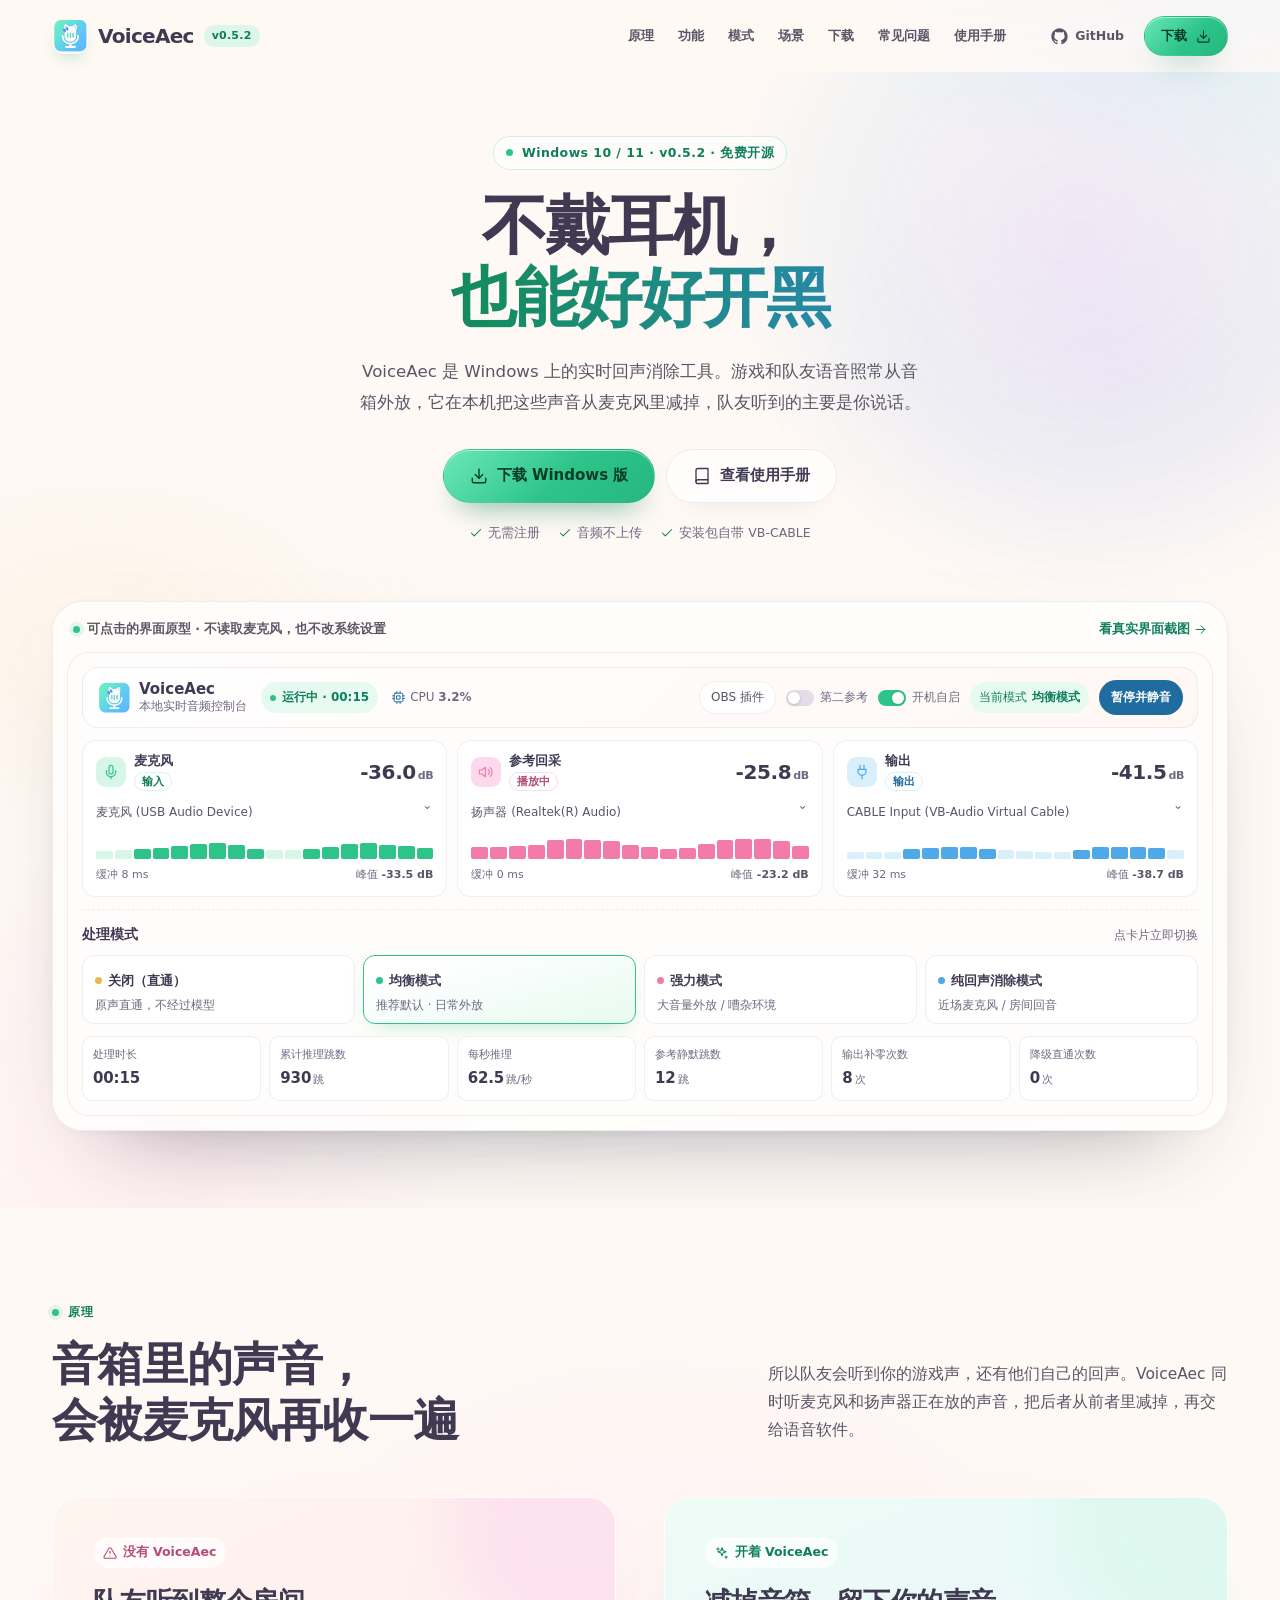
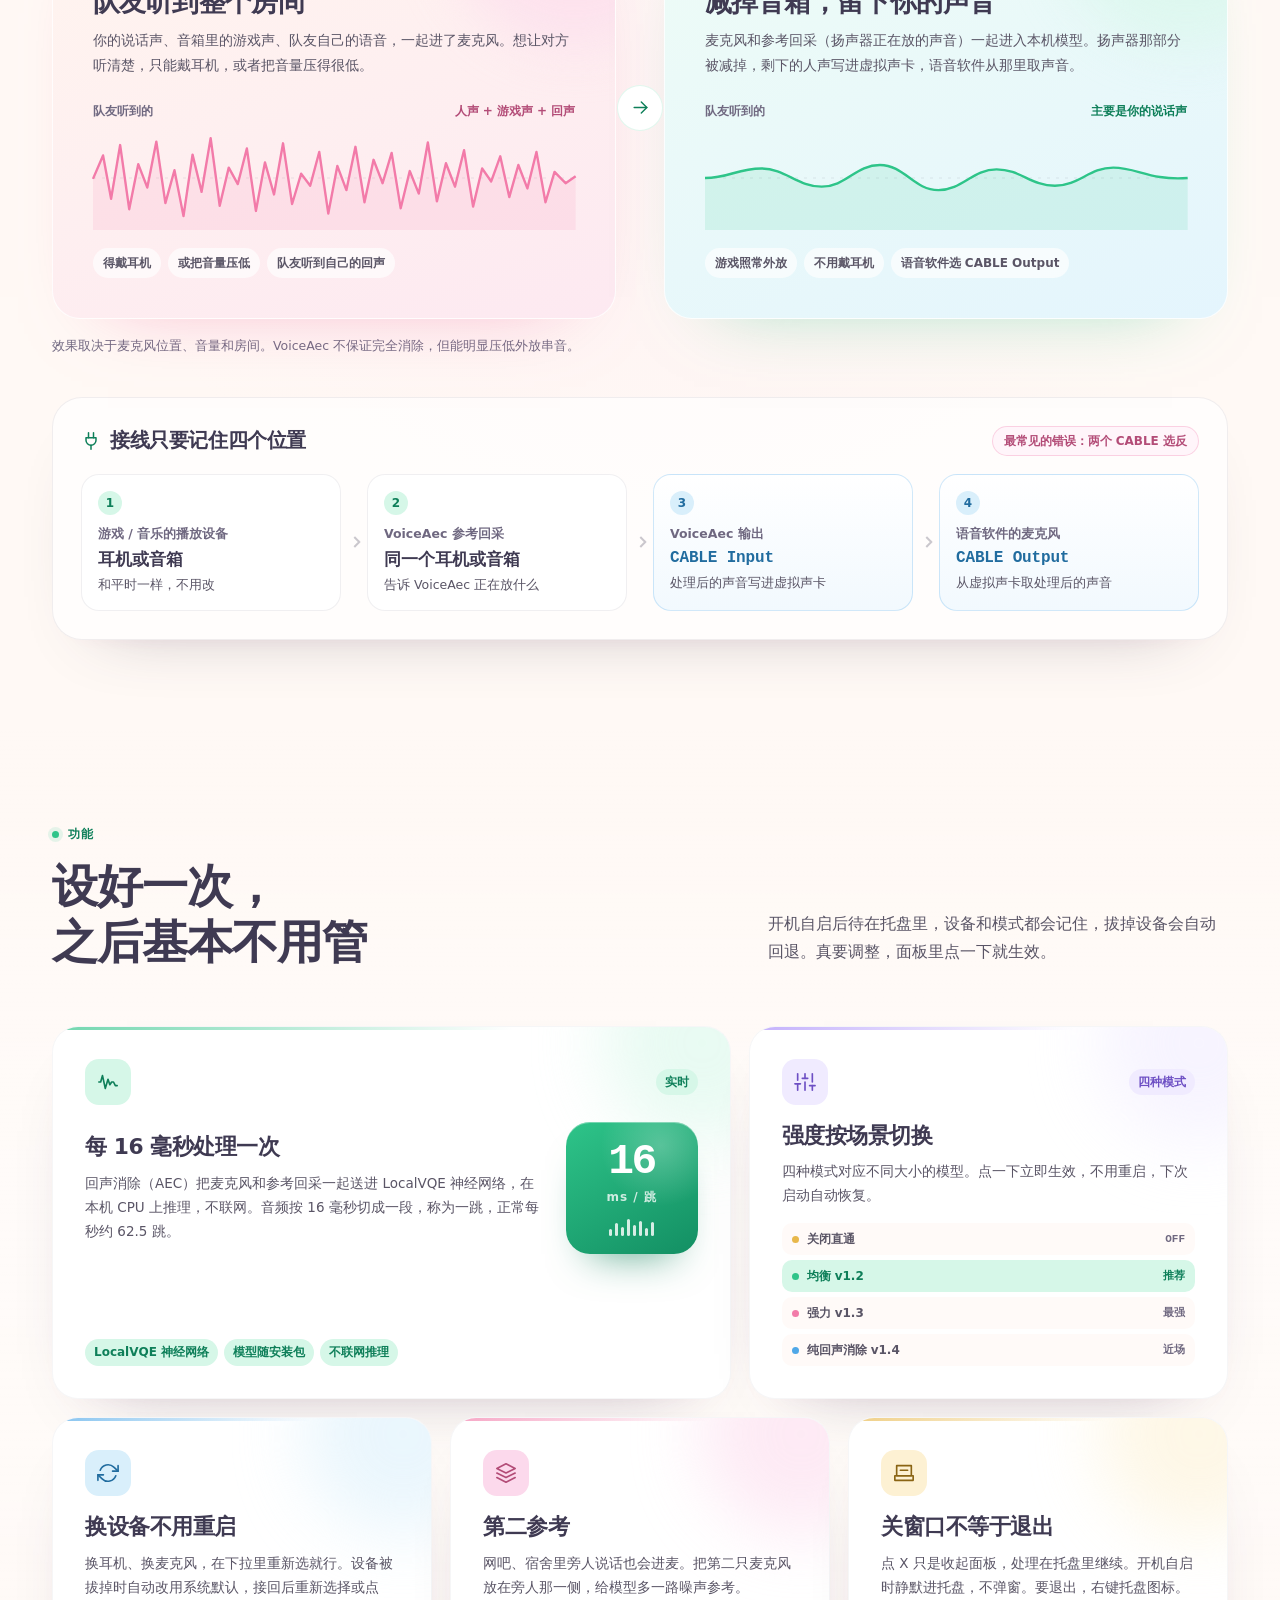
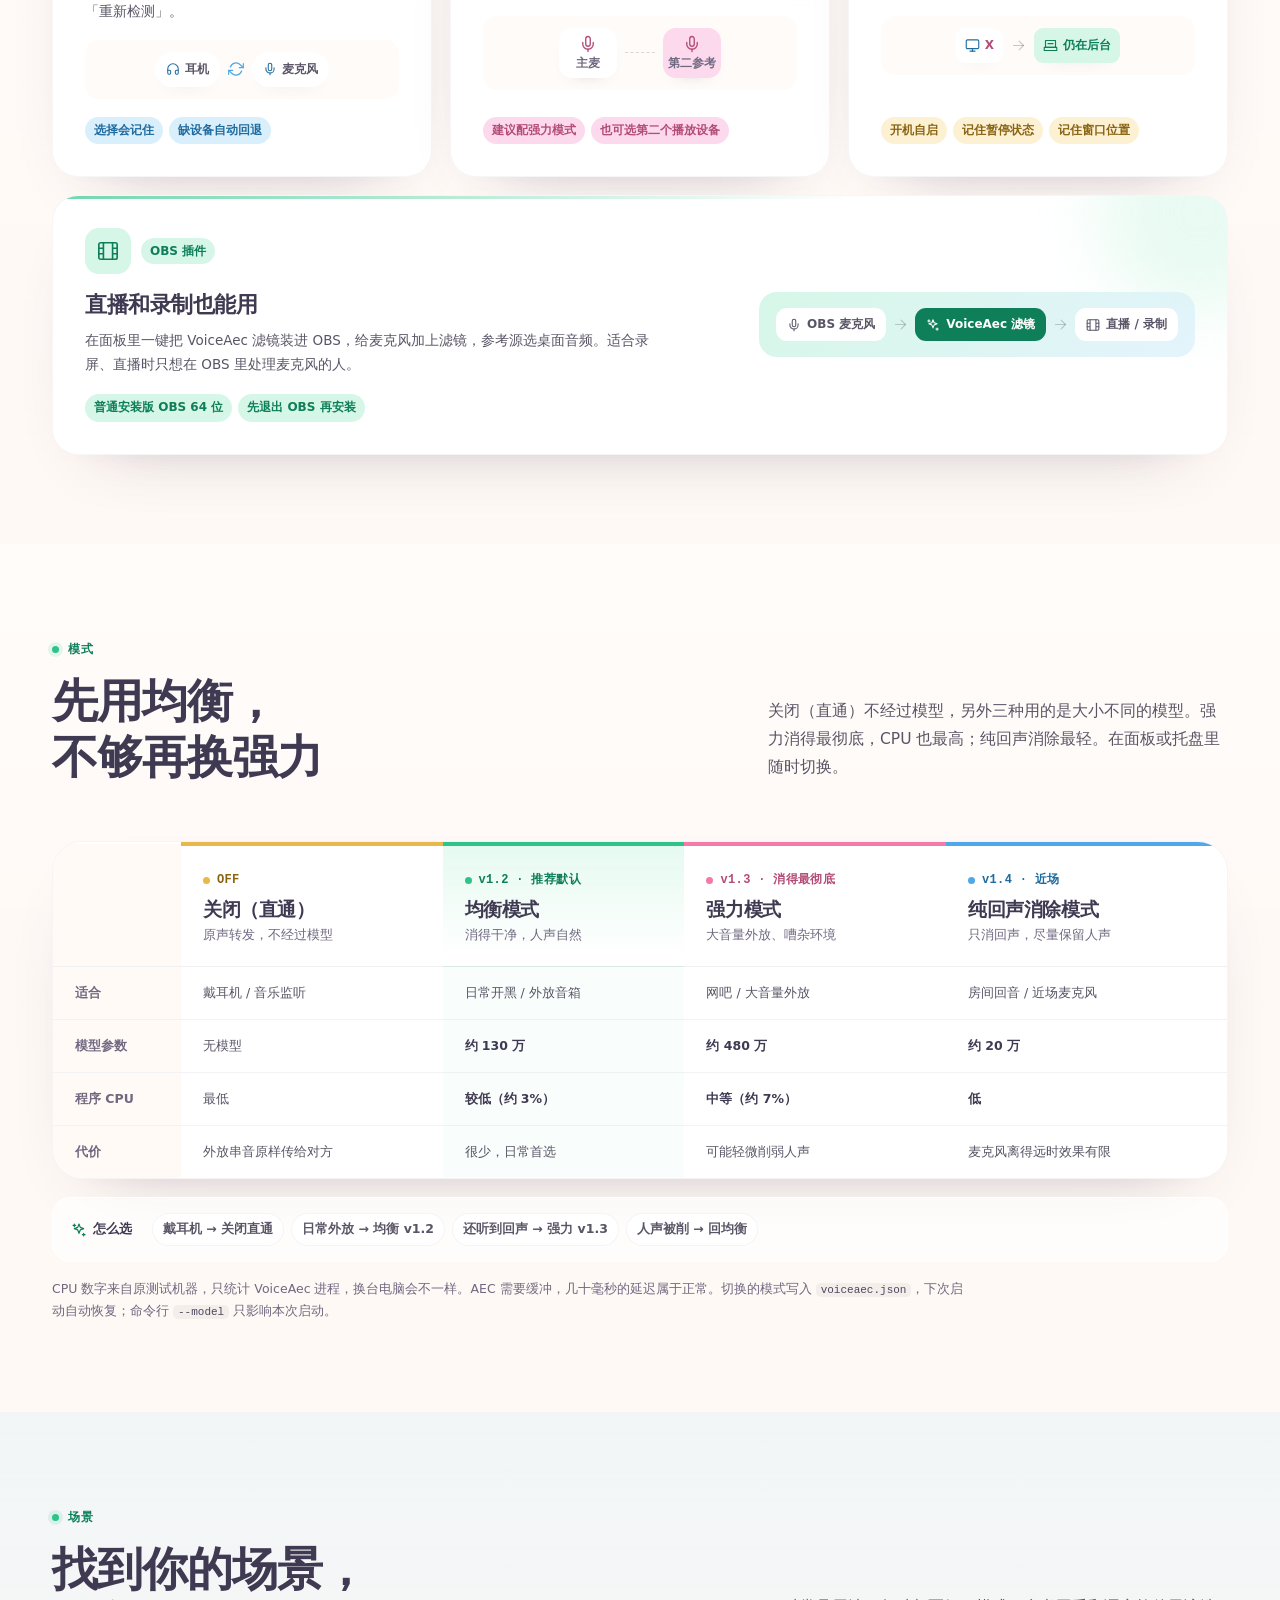
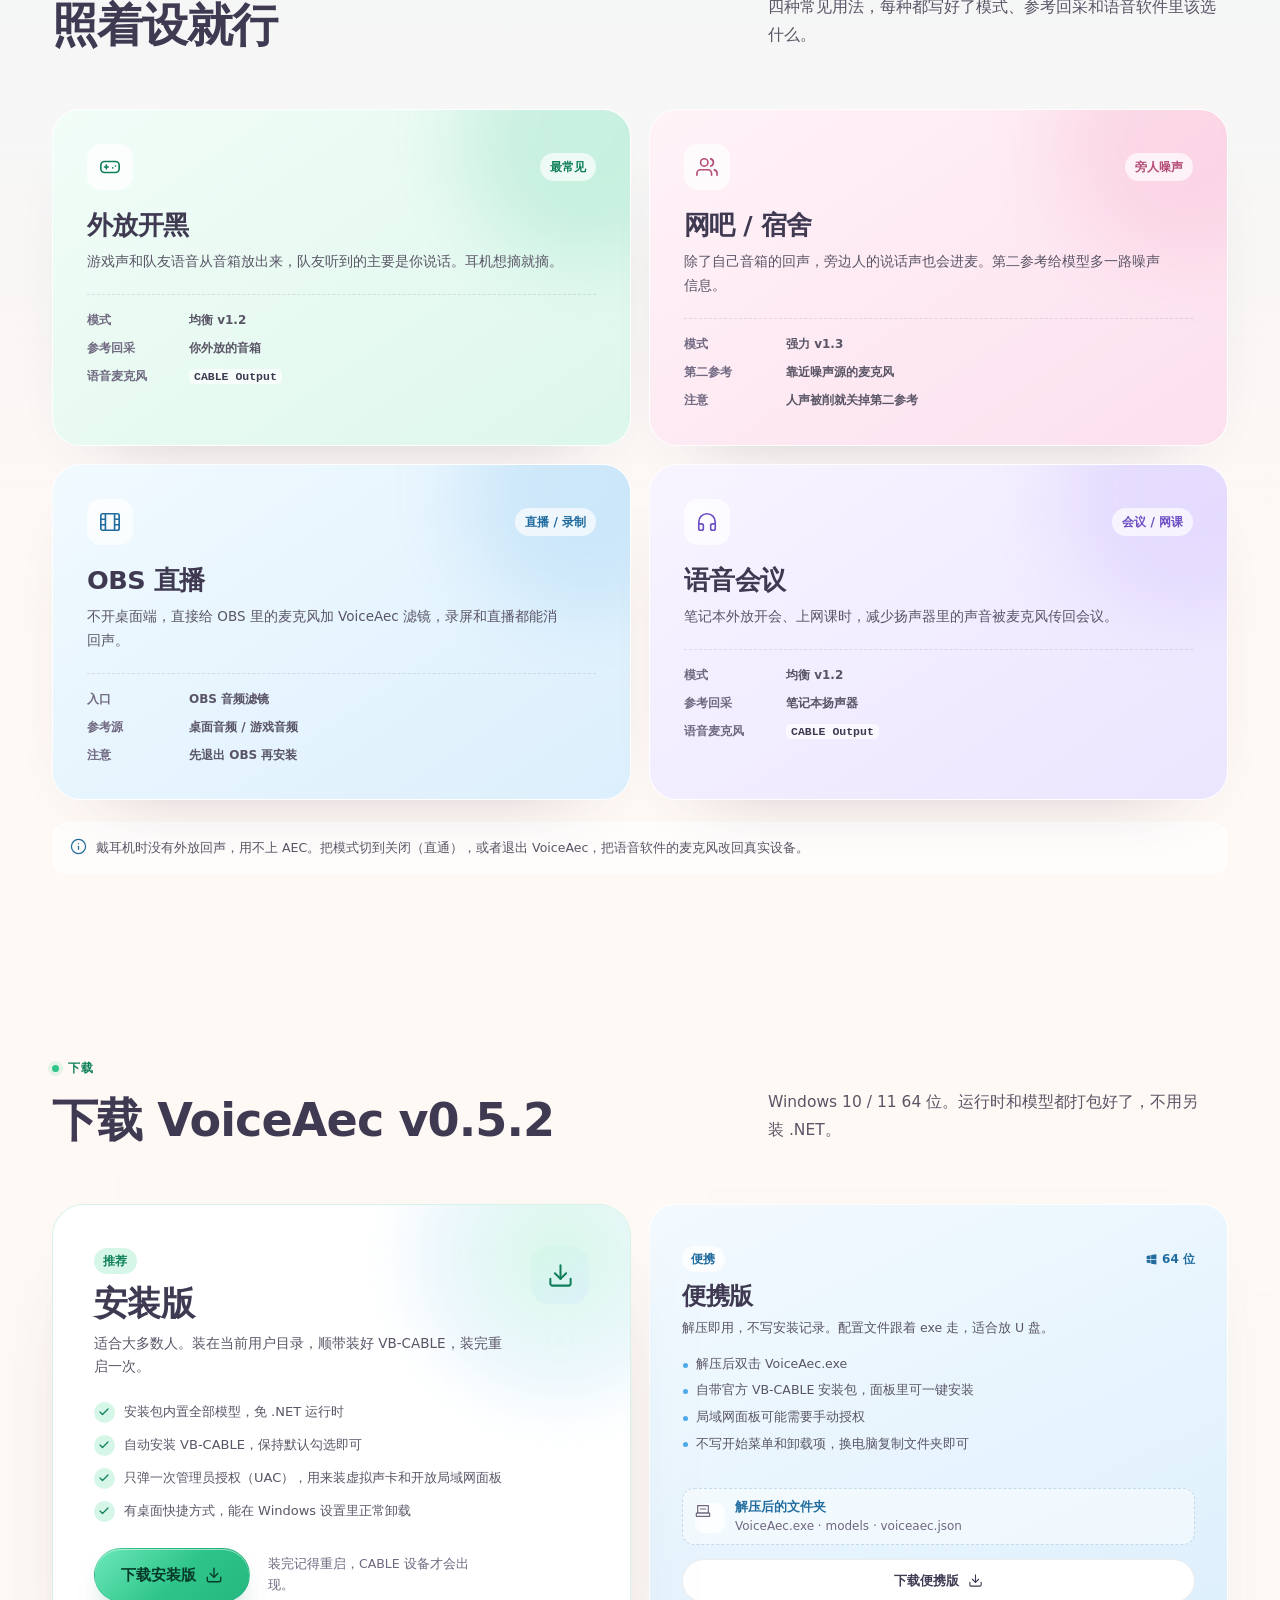
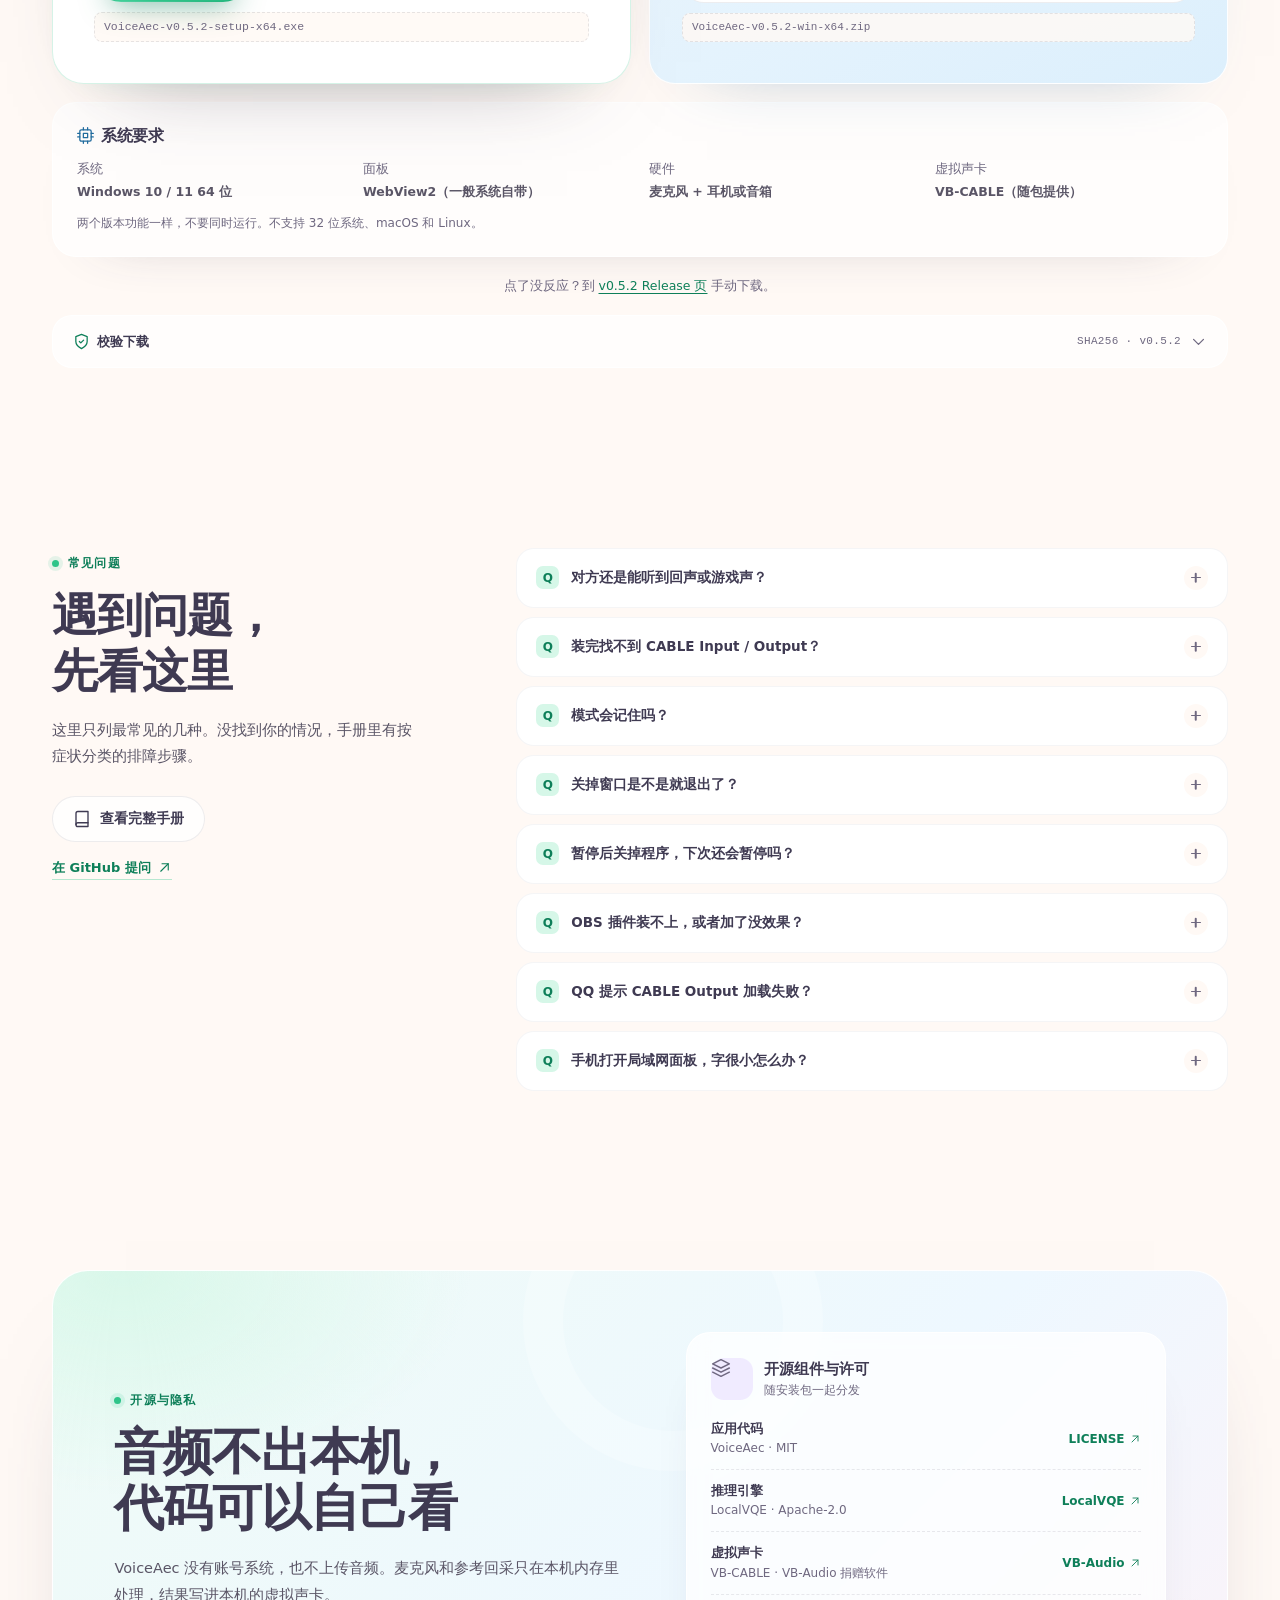
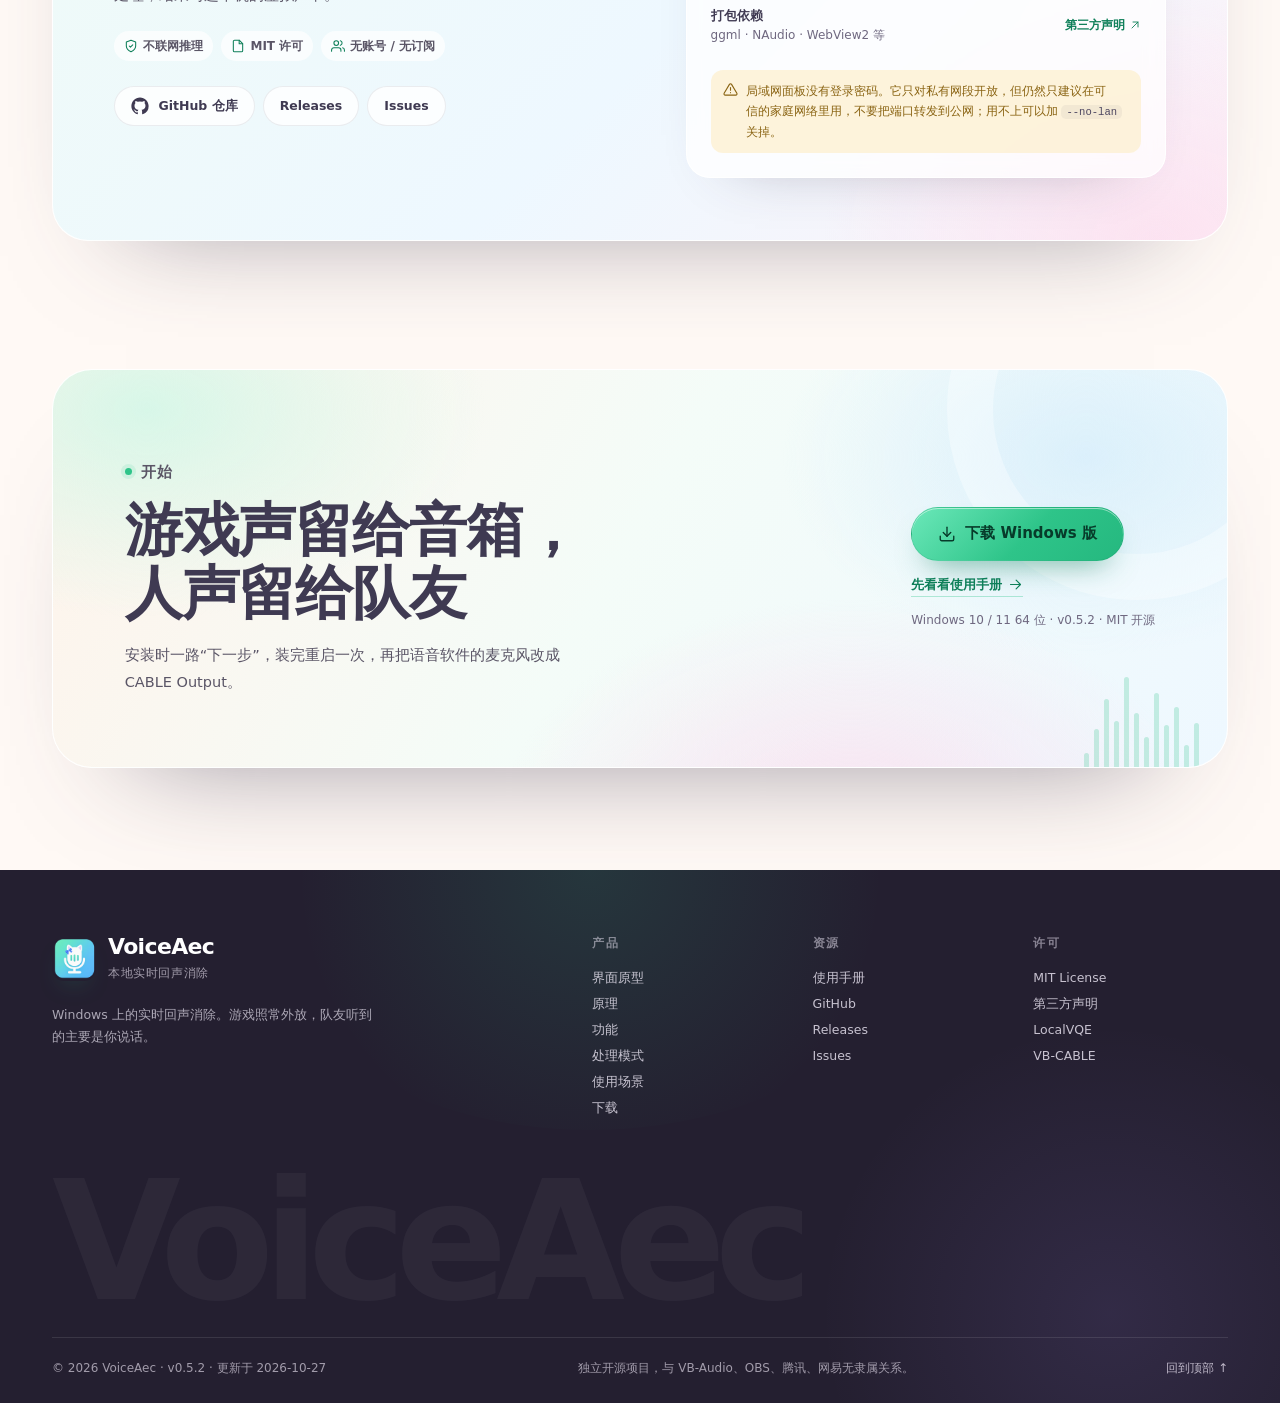
==== commit d4611a86: "site: Claude 首页改版，修复开源提示溢出与分享图" ====
--- a/docs/index.html
+++ b/docs/index.html
@@ -3,8 +3,8 @@
 <head>
   <meta charset="utf-8">
   <meta name="viewport" content="width=device-width, initial-scale=1">
-  <title>VoiceAec · 外放打游戏，语音更清楚</title>
-  <meta name="description" content="VoiceAec 在 Windows 本机减少麦克风收进的游戏声和扬声器回声。游戏照常外放，队友更清楚地听到你说话。免费开源，v0.5.2。">
+  <title>VoiceAec · Windows 实时回声消除，不戴耳机也能开黑</title>
+  <meta name="description" content="VoiceAec 是 Windows 上的实时回声消除工具：游戏照常外放，它在本机把音箱的声音从麦克风里减掉，队友听到的主要是你说话。免费开源，v0.5.2。">
   <meta name="theme-color" content="#fff9f5">
   <meta name="color-scheme" content="light">
   <link rel="canonical" href="https://384615666.github.io/VoiceAec/">
@@ -14,16 +14,16 @@
   <meta property="og:type" content="website">
   <meta property="og:site_name" content="VoiceAec">
   <meta property="og:locale" content="zh_CN">
-  <meta property="og:title" content="VoiceAec · 外放打游戏，语音更清楚">
-  <meta property="og:description" content="本机神经网络实时消除扬声器回声。游戏声音照常外放，语音里主要是你的声音。Windows 10/11 · v0.5.2 · MIT 开源。">
+  <meta property="og:title" content="VoiceAec · 不戴耳机，也能好好开黑">
+  <meta property="og:description" content="游戏照常外放，VoiceAec 在本机实时把音箱的声音从麦克风里减掉。Windows 10/11 · v0.5.2 · MIT 开源。">
   <meta property="og:image" content="https://384615666.github.io/VoiceAec/images/og-cover-site.png">
   <meta property="og:image:width" content="1200">
   <meta property="og:image:height" content="630">
-  <meta property="og:image:alt" content="VoiceAec 本地实时回声消除">
+  <meta property="og:image:alt" content="VoiceAec：不戴耳机，也能好好开黑">
   <meta property="og:url" content="https://384615666.github.io/VoiceAec/">
   <meta name="twitter:card" content="summary_large_image">
-  <meta name="twitter:title" content="VoiceAec · 外放打游戏，语音更清楚">
-  <meta name="twitter:description" content="本机神经网络实时消除扬声器回声。游戏声音照常外放，语音里主要是你的声音。">
+  <meta name="twitter:title" content="VoiceAec · 不戴耳机，也能好好开黑">
+  <meta name="twitter:description" content="游戏照常外放，VoiceAec 在本机实时把音箱的声音从麦克风里减掉，队友听到的主要是你说话。">
   <meta name="twitter:image" content="https://384615666.github.io/VoiceAec/images/og-cover-site.png">
 
   <link rel="stylesheet" href="site.css">
@@ -95,7 +95,7 @@
     </a>
 
     <nav class="nav-menu" id="navMenu" aria-label="主导航">
-      <a href="#demo">体验</a>
+      <a href="#why">原理</a>
       <a href="#features">功能</a>
       <a href="#modes">模式</a>
       <a href="#scenes">场景</a>
@@ -129,108 +129,41 @@
 
   <!-- HERO -->
   <section class="hero" id="top">
-    <div class="wrap hero-grid">
-      <div class="hero-copy">
-        <p class="eyebrow hero-eyebrow"><span class="live-dot" aria-hidden="true"></span>Windows 10/11 · v0.5.2 · 本地处理</p>
-        <h1>
-          <span class="h1-line">外放打游戏，</span>
-          <span class="h1-line h1-accent">语音更清楚<span class="h1-period">。</span></span>
-        </h1>
-        <p class="hero-lead">VoiceAec 帮你减少麦克风收进的游戏声和扬声器回声。游戏照常外放，队友也能更清楚地听到你说话。</p>
-        <div class="hero-actions">
-          <a class="btn btn-primary btn-lg" href="#download">
-            <svg class="icon" aria-hidden="true"><use href="#i-download"/></svg>
-            下载 Windows 版
-          </a>
-          <a class="btn btn-soft btn-lg" href="manual.html">
-            <svg class="icon" aria-hidden="true"><use href="#i-book"/></svg>
-            查看使用手册
-          </a>
-        </div>
-        <p class="hero-note">
-          <span><svg class="icon" aria-hidden="true"><use href="#i-check"/></svg>免费开源</span>
-          <span><svg class="icon" aria-hidden="true"><use href="#i-check"/></svg>无需注册</span>
-          <span><svg class="icon" aria-hidden="true"><use href="#i-check"/></svg>音频不上传</span>
-        </p>
-      </div>
-
-      <div class="hero-art">
-        <div class="hero-halo" aria-hidden="true"></div>
-        <div class="hero-orbit" aria-hidden="true"></div>
-        <div class="hero-preview" role="img" aria-label="VoiceAec 控制面板预览：运行中，麦克风、参考回采、输出三路电平，当前均衡模式">
-          <div class="hp-top">
-            <span class="hp-brand"><img src="images/icon-256.png" alt="" width="28" height="28"> <strong>VoiceAec</strong></span>
-            <span class="hp-status"><i aria-hidden="true"></i>运行中</span>
-            <span class="hp-mode">均衡模式</span>
-          </div>
-          <div class="hp-levels">
-            <div class="hp-level hp-mint">
-              <span class="hp-name">麦克风</span>
-              <b>-61.7<small>dB</small></b>
-              <span class="hp-track" aria-hidden="true"><i style="width:68%"></i></span>
-            </div>
-            <div class="hp-level hp-berry">
-              <span class="hp-name">参考回采</span>
-              <b>-32.4<small>dB</small></b>
-              <span class="hp-track" aria-hidden="true"><i style="width:46%"></i></span>
-            </div>
-            <div class="hp-level hp-blue">
-              <span class="hp-name">输出</span>
-              <b>-24.8<small>dB</small></b>
-              <span class="hp-track" aria-hidden="true"><i style="width:55%"></i></span>
-            </div>
-          </div>
-          <div class="hp-foot"><span>本地实时处理</span><span>输出 → CABLE Input</span></div>
-        </div>
-
-        <span class="float-chip chip-live"><span class="live-dot" aria-hidden="true"></span>本地实时处理</span>
-
-      </div>
-    </div>
-
-    <div class="wrap">
-      <div class="trust-bar" data-reveal>
-        <div class="trust-item">
-          <span class="trust-icon tone-mint"><svg class="icon" aria-hidden="true"><use href="#i-shield"/></svg></span>
-          <div><strong>本地处理</strong><span>音频不离开这台电脑</span></div>
-        </div>
-        <div class="trust-item">
-          <span class="trust-icon tone-violet"><svg class="icon icon-fill" aria-hidden="true"><use href="#i-github"/></svg></span>
-          <div><strong>MIT 开源</strong><span>代码与构建都可查</span></div>
-        </div>
-        <div class="trust-item">
-          <span class="trust-icon tone-berry"><svg class="icon" aria-hidden="true"><use href="#i-users"/></svg></span>
-          <div><strong>无需注册</strong><span>没有账号，也没有订阅</span></div>
-        </div>
-        <div class="trust-item">
-          <span class="trust-icon tone-blue"><svg class="icon" aria-hidden="true"><use href="#i-plug"/></svg></span>
-          <div><strong>VB-CABLE 一键装</strong><span>虚拟声卡，安装版默认包含</span></div>
-        </div>
-      </div>
-    </div>
-  </section>
-
-  <!-- INTERACTIVE DEMO -->
-  <section class="section demo-section" id="demo" aria-labelledby="demoTitle">
-    <div class="wrap">
-      <div class="section-head demo-head" data-reveal>
-        <div>
-          <p class="eyebrow">交互原型</p>
-          <h2 id="demoTitle">先点一下，<br>看看控制面板怎么用。</h2>
-        </div>
-        <p class="lead">不用安装，也不用连接音频设备。下面是一个可点击的前端原型：切模式、暂停、开关自启、换设备都会有反馈；真实音频处理请下载 Windows 版。</p>
-      </div>
-
-      <div class="demo-shell" data-reveal>
+    <div class="wrap hero-copy">
+      <p class="eyebrow hero-eyebrow"><span class="live-dot" aria-hidden="true"></span>Windows 10 / 11 · v0.5.2 · 免费开源</p>
+      <h1>
+        <span class="h1-line">不戴耳机，</span>
+        <span class="h1-line h1-accent">也能好好开黑</span>
+      </h1>
+      <p class="hero-lead">VoiceAec 是 Windows 上的实时回声消除工具。游戏和队友语音照常从音箱外放，它在本机把这些声音从麦克风里减掉，队友听到的主要是你说话。</p>
+      <div class="hero-actions">
+        <a class="btn btn-primary btn-lg" href="#download">
+          <svg class="icon" aria-hidden="true"><use href="#i-download"/></svg>
+          下载 Windows 版
+        </a>
+        <a class="btn btn-soft btn-lg" href="manual.html">
+          <svg class="icon" aria-hidden="true"><use href="#i-book"/></svg>
+          查看使用手册
+        </a>
+      </div>
+      <p class="hero-note">
+        <span><svg class="icon" aria-hidden="true"><use href="#i-check"/></svg>无需注册</span>
+        <span><svg class="icon" aria-hidden="true"><use href="#i-check"/></svg>音频不上传</span>
+        <span><svg class="icon" aria-hidden="true"><use href="#i-check"/></svg>安装包自带 VB-CABLE</span>
+      </p>
+    </div>
+
+    <div class="wrap hero-stage" id="demo">
+      <div class="demo-shell">
         <div class="demo-topline">
-          <span class="demo-badge"><span class="demo-live-dot"></span>交互原型 · 不处理真实音频</span>
-          <a class="demo-manual-link" href="manual.html">看真实界面截图 <svg class="icon" aria-hidden="true"><use href="#i-arrow-right"/></svg></a>
-        </div>
-
-        <div class="demo-panel" id="demoPanel" role="group" aria-label="VoiceAec 控制面板交互原型">
+          <span class="demo-badge"><span class="demo-live-dot" aria-hidden="true"></span>可点击的界面原型 · 不读取麦克风，也不改系统设置</span>
+          <a class="demo-manual-link" href="manual.html#first-run">看真实界面截图 <svg class="icon" aria-hidden="true"><use href="#i-arrow-right"/></svg></a>
+        </div>
+
+        <div class="demo-panel" id="demoPanel" data-mode="v1.2" role="group" aria-label="VoiceAec 控制面板交互原型">
           <div class="demo-topbar">
             <div class="demo-brand">
-              <img src="images/icon-256.png" alt="" width="34" height="34" loading="lazy">
+              <img src="images/icon-256.png" alt="" width="34" height="34">
               <div><strong>VoiceAec</strong><span>本地实时音频控制台</span></div>
             </div>
 
@@ -238,7 +171,7 @@
               <span class="demo-status-dot" aria-hidden="true"></span>
               <span id="demoStatusText">运行中 · 00:12</span>
             </div>
-            <div class="demo-cpu"><svg class="icon" aria-hidden="true"><use href="#i-cpu"/></svg><span>CPU <b id="demoCpu">1.4%</b></span></div>
+            <div class="demo-cpu"><svg class="icon" aria-hidden="true"><use href="#i-cpu"/></svg><span>CPU <b id="demoCpu">3.1%</b></span></div>
 
             <div class="demo-actions">
               <button class="demo-obs" id="demoObs" type="button">OBS 插件</button>
@@ -262,108 +195,101 @@
               <div class="demo-level-head">
                 <span class="demo-level-icon"><svg class="icon" aria-hidden="true"><use href="#i-mic"/></svg></span>
                 <div class="demo-level-title"><strong>麦克风</strong><span class="demo-level-pill">输入</span></div>
-                <b class="demo-db" id="demoMicDb">-61.7<span>dB</span></b>
+                <b class="demo-db" id="demoMicDb">-38.4<span>dB</span></b>
               </div>
               <div class="demo-device-wrap">
                 <select class="demo-device" aria-label="选择麦克风设备">
-                  <option>Microphone (USB Audio)</option>
-                  <option>Webcam Microphone</option>
-                  <option>CABLE Output (VB-CABLE)</option>
+                  <option>麦克风 (USB Audio Device)</option>
+                  <option>麦克风 (Realtek(R) Audio)</option>
+                  <option data-warn="麦克风选成 CABLE Output，会把 VoiceAec 自己的输出又收回来。这里应选真实麦克风">CABLE Output (VB-Audio Virtual Cable)</option>
                 </select>
               </div>
               <div class="demo-meter" id="demoMicMeter" aria-hidden="true"></div>
-              <div class="demo-level-foot"><span>缓冲 8 ms</span><span>峰值 -58.8 dB</span></div>
+              <div class="demo-level-foot"><span>缓冲 8 ms</span><span>峰值 <b class="demo-peak">-35.2 dB</b></span></div>
             </article>
 
             <article class="demo-level demo-tone-berry" data-demo-level="ref">
               <div class="demo-level-head">
                 <span class="demo-level-icon"><svg class="icon" aria-hidden="true"><use href="#i-speaker"/></svg></span>
-                <div class="demo-level-title"><strong>参考回采</strong><span class="demo-level-pill">播放中</span></div>
-                <b class="demo-db" id="demoRefDb">-32.4<span>dB</span></b>
+                <div class="demo-level-title"><strong>参考回采</strong><span class="demo-level-pill" id="demoRefPill">播放中</span></div>
+                <b class="demo-db" id="demoRefDb">-26.1<span>dB</span></b>
               </div>
               <div class="demo-device-wrap">
                 <select class="demo-device" aria-label="选择参考回采设备">
-                  <option>耳机 (USB Audio)</option>
-                  <option>扬声器 (Realtek Audio)</option>
-                  <option>CABLE Input (VB-CABLE)</option>
+                  <option>扬声器 (Realtek(R) Audio)</option>
+                  <option>耳机 (USB Audio Device)</option>
+                  <option data-warn="参考回采选成 CABLE Input，就听不到音箱在放什么，回声消不掉。这里应选正在出声的耳机或音箱">CABLE Input (VB-Audio Virtual Cable)</option>
                 </select>
               </div>
               <div class="demo-meter" id="demoRefMeter" aria-hidden="true"></div>
-              <div class="demo-level-foot"><span>缓冲 0 ms</span><span>峰值 -28.1 dB</span></div>
+              <div class="demo-level-foot"><span>缓冲 0 ms</span><span>峰值 <b class="demo-peak">-23.4 dB</b></span></div>
             </article>
 
             <article class="demo-level demo-tone-blue" data-demo-level="out">
               <div class="demo-level-head">
                 <span class="demo-level-icon"><svg class="icon" aria-hidden="true"><use href="#i-plug"/></svg></span>
-                <div class="demo-level-title"><strong>输出</strong><span class="demo-level-pill">CABLE</span></div>
-                <b class="demo-db" id="demoOutDb">-24.8<span>dB</span></b>
+                <div class="demo-level-title"><strong>输出</strong><span class="demo-level-pill">输出</span></div>
+                <b class="demo-db" id="demoOutDb">-41.7<span>dB</span></b>
               </div>
               <div class="demo-device-wrap">
                 <select class="demo-device" aria-label="选择输出设备">
                   <option>CABLE Input (VB-Audio Virtual Cable)</option>
-                  <option>耳机 (USB Audio)</option>
+                  <option data-warn="输出选成扬声器，会把处理后的麦克风直接播出来，容易啸叫。这里应选 CABLE Input">扬声器 (Realtek(R) Audio)</option>
                 </select>
               </div>
               <div class="demo-meter" id="demoOutMeter" aria-hidden="true"></div>
-              <div class="demo-level-foot"><span>缓冲 16 ms</span><span>峰值 -20.5 dB</span></div>
+              <div class="demo-level-foot"><span>缓冲 32 ms</span><span>峰值 <b class="demo-peak">-38.9 dB</b></span></div>
             </article>
 
             <article class="demo-level demo-tone-violet" data-demo-level="ref2" id="demoRef2Card" hidden>
               <div class="demo-level-head">
                 <span class="demo-level-icon"><svg class="icon" aria-hidden="true"><use href="#i-mic"/></svg></span>
-                <div class="demo-level-title"><strong>第二参考</strong><span class="demo-level-pill">可选</span></div>
-                <b class="demo-db" id="demoRef2Db">-∞<span>dB</span></b>
+                <div class="demo-level-title"><strong>第二参考</strong><span class="demo-level-pill">噪声参考</span></div>
+                <b class="demo-db" id="demoRef2Db">-31.5<span>dB</span></b>
               </div>
               <div class="demo-device-wrap">
                 <select class="demo-device" aria-label="选择第二参考设备">
-                  <option>靠近噪声源的麦克风</option>
-                  <option>另一个播放设备</option>
+                  <option>第二只麦克风（放在旁人附近）</option>
+                  <option>第二个播放设备</option>
                 </select>
               </div>
               <div class="demo-meter" id="demoRef2Meter" aria-hidden="true"></div>
-              <div class="demo-level-foot"><span>缓冲 0 ms</span><span>未选择时关闭</span></div>
+              <div class="demo-level-foot"><span>缓冲 0 ms</span><span>峰值 <b class="demo-peak">-28.6 dB</b></span></div>
             </article>
           </div>
 
           <div class="demo-modes">
-            <div class="demo-subhead"><strong>处理模式</strong><span>点击卡片切换</span></div>
+            <div class="demo-subhead"><strong>处理模式</strong><span>点卡片立即切换</span></div>
             <div class="demo-mode-grid" id="demoModeGrid">
               <button class="demo-mode" type="button" data-mode="off" aria-pressed="false">
-                <span class="demo-mode-dot" style="--dot:#e8b84b"></span><strong>关闭（直通）</strong>
-                <small>原声转发，最省资源</small>
+                <span class="demo-mode-dot" aria-hidden="true"></span><strong>关闭（直通）</strong>
+                <small>原声直通，不经过模型</small>
               </button>
               <button class="demo-mode is-active" type="button" data-mode="v1.2" aria-pressed="true">
-                <span class="demo-mode-dot" style="--dot:var(--mint)"></span><strong>均衡模式</strong>
-                <small>推荐 · 日常外放</small>
+                <span class="demo-mode-dot" aria-hidden="true"></span><strong>均衡模式</strong>
+                <small>推荐默认 · 日常外放</small>
               </button>
               <button class="demo-mode" type="button" data-mode="v1.3" aria-pressed="false">
-                <span class="demo-mode-dot" style="--dot:var(--berry)"></span><strong>强力模式</strong>
-                <small>大音量 / 嘈杂环境</small>
+                <span class="demo-mode-dot" aria-hidden="true"></span><strong>强力模式</strong>
+                <small>大音量外放 / 嘈杂环境</small>
               </button>
               <button class="demo-mode" type="button" data-mode="v1.4" aria-pressed="false">
-                <span class="demo-mode-dot" style="--dot:var(--blue)"></span><strong>纯回声消除</strong>
-                <small>近场 / 房间回音</small>
+                <span class="demo-mode-dot" aria-hidden="true"></span><strong>纯回声消除模式</strong>
+                <small>近场麦克风 / 房间回音</small>
               </button>
             </div>
           </div>
 
           <div class="demo-stats">
             <div><span>处理时长</span><b id="demoUptime">00:12</b></div>
-            <div><span>累计推理</span><b id="demoHops">742</b><em>跳</em></div>
+            <div><span>累计推理跳数</span><b id="demoHops">742</b><em>跳</em></div>
             <div><span>每秒推理</span><b id="demoRate">62.5</b><em>跳/秒</em></div>
-            <div><span>参考静默</span><b id="demoSilent">12</b><em>跳</em></div>
-            <div><span>输出补零</span><b id="demoUnderruns">8</b><em>次</em></div>
-            <div><span>降级直通</span><b id="demoFallback">0</b><em>次</em></div>
-          </div>
-        </div>
-
-        <div class="demo-foot">
-          <p>按钮和开关只在这个页面里生效，不会读取麦克风、不会写入系统设置。完整功能请下载 Windows 版。</p>
-          <div class="demo-foot-actions">
-            <a class="btn btn-primary btn-sm" href="#download">下载 Windows 版</a>
-            <a class="text-link" href="manual.html">查看使用手册 <svg class="icon" aria-hidden="true"><use href="#i-arrow-right"/></svg></a>
-          </div>
-        </div>
+            <div><span>参考静默跳数</span><b id="demoSilent">12</b><em>跳</em></div>
+            <div><span>输出补零次数</span><b id="demoUnderruns">8</b><em>次</em></div>
+            <div><span>降级直通次数</span><b id="demoFallback">0</b><em>次</em></div>
+          </div>
+        </div>
+
         <div class="demo-toast" id="demoToast" role="status" aria-live="polite"></div>
       </div>
     </div>
@@ -374,19 +300,19 @@
     <div class="wrap">
       <div class="section-head" data-reveal>
         <div>
-          <p class="eyebrow">为什么</p>
-          <h2>不戴耳机，<br>也不必让队友听你的游戏。</h2>
-        </div>
-        <p class="lead">扬声器放出来的声音，会绕一圈被麦克风收回去。VoiceAec 在这条回路上加了一层本机处理。</p>
+          <p class="eyebrow">原理</p>
+          <h2>音箱里的声音，<br>会被麦克风再收一遍</h2>
+        </div>
+        <p class="lead">所以队友会听到你的游戏声，还有他们自己的回声。VoiceAec 同时听麦克风和扬声器正在放的声音，把后者从前者里减掉，再交给语音软件。</p>
       </div>
 
       <div class="contrast">
         <article class="contrast-panel is-bad" data-reveal>
           <span class="panel-label"><svg class="icon" aria-hidden="true"><use href="#i-alert"/></svg>没有 VoiceAec</span>
-          <h3>声音全混在一起</h3>
-          <p>游戏声、队友语音、房间回响一起进麦。要么戴上耳机，要么对方一直听着你的桌面。</p>
+          <h3>队友听到整个房间</h3>
+          <p>你的说话声、音箱里的游戏声、队友自己的语音，一起进了麦克风。想让对方听清楚，只能戴耳机，或者把音量压得很低。</p>
           <div class="wave-box" aria-hidden="true">
-            <div class="wave-labels"><span>队友听到的</span><span class="wave-bad">你的声音 + 一切外放</span></div>
+            <div class="wave-labels"><span>队友听到的</span><span class="wave-bad">人声 + 游戏声 + 回声</span></div>
             <svg class="wave-art" viewBox="0 0 480 120" preserveAspectRatio="none">
               <path class="wave-baseline" d="M0 60H480"/>
               <path class="wave-line" d="M0 61 10 34 18 84 27 22 36 96 45 44 54 71 63 18 72 89 81 51 90 104 99 33 108 76 117 14 126 92 135 48 144 67 153 26 162 98 171 42 180 79 189 20 198 90 207 55 216 69 225 30 234 101 243 46 252 74 261 24 270 88 279 39 288 66 297 31 306 95 315 52 324 78 333 19 342 87 351 43 360 70 369 28 378 93 387 49 396 64 405 35 414 82 423 45 432 72 441 30 450 88 459 53 470 66 480 58"/>
@@ -394,7 +320,7 @@
             </svg>
           </div>
           <div class="tag-row">
-            <span>得戴耳机</span><span>或反复调音量</span><span>回声还是会出现</span>
+            <span>得戴耳机</span><span>或把音量压低</span><span>队友听到自己的回声</span>
           </div>
         </article>
 
@@ -403,9 +329,9 @@
         </div>
 
         <article class="contrast-panel is-good" data-reveal>
-          <span class="panel-label"><svg class="icon" aria-hidden="true"><use href="#i-spark"/></svg>使用 VoiceAec</span>
-          <h3>把回声从人声里拆开</h3>
-          <p>麦克风和参考回采（扬声器正在放什么）一起进入本机模型，输出到虚拟声卡时主要是处理过的人声。游戏照常外放。</p>
+          <span class="panel-label"><svg class="icon" aria-hidden="true"><use href="#i-spark"/></svg>开着 VoiceAec</span>
+          <h3>减掉音箱，留下你的声音</h3>
+          <p>麦克风和参考回采（扬声器正在放的声音）一起进入本机模型。扬声器那部分被减掉，剩下的人声写进虚拟声卡，语音软件从那里取声音。</p>
           <div class="wave-box" aria-hidden="true">
             <div class="wave-labels"><span>队友听到的</span><span class="wave-good">主要是你的说话声</span></div>
             <svg class="wave-art" viewBox="0 0 480 120" preserveAspectRatio="none">
@@ -415,25 +341,24 @@
             </svg>
           </div>
           <div class="tag-row">
-            <span>游戏照常外放</span><span>语音软件选 CABLE Output</span><span>音频不上传</span>
-          </div>
-        </article>
-      </div>
-
-      <p class="fine-print" data-reveal>效果取决于麦克风位置、音量与房间。VoiceAec 不承诺 100% 消除，但会把外放串音明显压低。</p>
-
-      <div class="routing-note" data-reveal>
-        <div class="routing-title">
-          <svg class="icon" aria-hidden="true"><use href="#i-plug"/></svg>
-          <span>接线只记这四个位置</span>
-        </div>
-        <div class="routing-items">
-          <span>VoiceAec 输出 <b>CABLE Input</b></span>
-          <span>语音软件麦克风 <b>CABLE Output</b></span>
-          <span>游戏 / 音乐播放 <b>耳机或音箱</b></span>
-          <span>参考回采 <b>实际外放的耳机/音箱</b></span>
-        </div>
-        <span class="routing-hint">两个 CABLE 不要选反</span>
+            <span>游戏照常外放</span><span>不用戴耳机</span><span>语音软件选 CABLE Output</span>
+          </div>
+        </article>
+      </div>
+
+      <p class="fine-print" data-reveal>效果取决于麦克风位置、音量和房间。VoiceAec 不保证完全消除，但能明显压低外放串音。</p>
+
+      <div class="routing" data-reveal>
+        <div class="routing-head">
+          <h3><svg class="icon" aria-hidden="true"><use href="#i-plug"/></svg>接线只要记住四个位置</h3>
+          <span class="routing-hint">最常见的错误：两个 CABLE 选反</span>
+        </div>
+        <ol class="routing-steps">
+          <li><span>游戏 / 音乐的播放设备</span><b>耳机或音箱</b><small>和平时一样，不用改</small></li>
+          <li><span>VoiceAec 参考回采</span><b>同一个耳机或音箱</b><small>告诉 VoiceAec 正在放什么</small></li>
+          <li><span>VoiceAec 输出</span><b>CABLE Input</b><small>处理后的声音写进虚拟声卡</small></li>
+          <li><span>语音软件的麦克风</span><b>CABLE Output</b><small>从虚拟声卡取处理后的声音</small></li>
+        </ol>
       </div>
     </div>
   </section>
@@ -443,10 +368,10 @@
     <div class="wrap">
       <div class="section-head" data-reveal>
         <div>
-          <p class="eyebrow">能力</p>
-          <h2>从麦克风到语音软件，<br>全程本地处理。</h2>
-        </div>
-        <p class="lead">从麦克风采集、神经网络推理到虚拟声卡输出，整条链路都在你自己的电脑上完成。</p>
+          <p class="eyebrow">功能</p>
+          <h2>设好一次，<br>之后基本不用管</h2>
+        </div>
+        <p class="lead">开机自启后待在托盘里，设备和模式都会记住，拔掉设备会自动回退。真要调整，面板里点一下就生效。</p>
       </div>
 
       <div class="bento">
@@ -457,8 +382,8 @@
           </div>
           <div class="feature-split">
             <div>
-              <h3>实时 AEC，每 16 ms 一跳</h3>
-              <p>回声消除（AEC）把麦克风和扬声器回采一起送进 LocalVQE 神经网络，在本机完成推理，不依赖网络。每 16 毫秒处理一小段音频，也就是一跳；正常约 62.5 跳/秒。</p>
+              <h3>每 16 毫秒处理一次</h3>
+              <p>回声消除（AEC）把麦克风和参考回采一起送进 LocalVQE 神经网络，在本机 CPU 上推理，不联网。音频按 16 毫秒切成一段，称为一跳，正常每秒约 62.5 跳。</p>
             </div>
             <div class="latency-tile" aria-hidden="true">
               <span class="latency-num">16</span>
@@ -467,7 +392,7 @@
             </div>
           </div>
           <div class="feature-meta">
-            <span>约 62.5 跳 / 秒</span><span>LocalVQE 本机推理</span><span>麦克风 + 参考回采</span>
+            <span>LocalVQE 神经网络</span><span>模型随安装包</span><span>不联网推理</span>
           </div>
         </article>
 
@@ -476,8 +401,8 @@
             <span class="icon-box"><svg class="icon" aria-hidden="true"><use href="#i-sliders"/></svg></span>
             <span class="feature-tag">四种模式</span>
           </div>
-          <h3>随时切换处理模式</h3>
-          <p>从直通到强力，处理强度和 CPU 占用自己选，不需要重启引擎。</p>
+          <h3>强度按场景切换</h3>
+          <p>四种模式对应不同大小的模型。点一下立即生效，不用重启，下次启动自动恢复。</p>
           <ul class="mini-modes">
             <li><span class="mini-dot dot-amber"></span>关闭直通<small>OFF</small></li>
             <li class="is-current"><span class="mini-dot dot-mint"></span>均衡 v1.2<small>推荐</small></li>
@@ -490,14 +415,14 @@
           <div class="feature-top">
             <span class="icon-box"><svg class="icon" aria-hidden="true"><use href="#i-refresh"/></svg></span>
           </div>
-          <h3>设备热切换</h3>
-          <p>换耳机、换麦克风，下拉里点一下就行。拔掉设备会自动回退到系统默认，重新选好或点「重新检测」后提示立即刷新；选择会记住。</p>
+          <h3>换设备不用重启</h3>
+          <p>换耳机、换麦克风，在下拉里重新选就行。设备被拔掉时自动改用系统默认，接回后重新选择或点「重新检测」。</p>
           <div class="swap-visual" aria-hidden="true">
             <span class="swap-pill"><svg class="icon"><use href="#i-headphones"/></svg>耳机</span>
             <span class="swap-icon"><svg class="icon"><use href="#i-refresh"/></svg></span>
             <span class="swap-pill"><svg class="icon"><use href="#i-mic"/></svg>麦克风</span>
           </div>
-          <div class="feature-meta"><span>保存到 voiceaec.json</span><span>设备缺失自动回退</span></div>
+          <div class="feature-meta"><span>选择会记住</span><span>缺设备自动回退</span></div>
         </article>
 
         <article class="feature-card feature-small tone-berry" data-reveal>
@@ -505,27 +430,27 @@
             <span class="icon-box"><svg class="icon" aria-hidden="true"><use href="#i-layers"/></svg></span>
           </div>
           <h3>第二参考</h3>
-          <p>网吧或宿舍里旁人说话，可以把第二只麦克风放在噪声源附近，给模型多一路参考。</p>
+          <p>网吧、宿舍里旁人说话也会进麦。把第二只麦克风放在旁人那一侧，给模型多一路噪声参考。</p>
           <div class="ref-visual" aria-hidden="true">
             <span class="ref-mic"><svg class="icon"><use href="#i-mic"/></svg><em>主麦</em></span>
             <span class="ref-line"></span>
             <span class="ref-mic is-second"><svg class="icon"><use href="#i-mic"/></svg><em>第二参考</em></span>
           </div>
-          <div class="feature-meta"><span>可选第二只麦克风</span><span>也可选播放设备</span></div>
+          <div class="feature-meta"><span>建议配强力模式</span><span>也可选第二个播放设备</span></div>
         </article>
 
         <article class="feature-card feature-small tone-amber" data-reveal>
           <div class="feature-top">
             <span class="icon-box"><svg class="icon" aria-hidden="true"><use href="#i-tray"/></svg></span>
           </div>
-          <h3>托盘常驻</h3>
-          <p>点窗口 X 只是收起面板，音频继续在后台处理；退出时会记住窗口位置和大小。要真正退出，走托盘菜单。</p>
+          <h3>关窗口不等于退出</h3>
+          <p>点 X 只是收起面板，处理在托盘里继续。开机自启时静默进托盘，不弹窗。要退出，右键托盘图标。</p>
           <div class="tray-visual" aria-hidden="true">
             <span class="tray-window"><svg class="icon"><use href="#i-monitor"/></svg><em>X</em></span>
             <span class="tray-arrow"><svg class="icon"><use href="#i-arrow-right"/></svg></span>
             <span class="tray-app"><svg class="icon"><use href="#i-tray"/></svg><em>仍在后台</em></span>
           </div>
-          <div class="feature-meta"><span>暂停状态保留</span><span>窗口位置记忆</span><span>开机自启</span></div>
+          <div class="feature-meta"><span>开机自启</span><span>记住暂停状态</span><span>记住窗口位置</span></div>
         </article>
 
         <article class="feature-card feature-obs tone-mint" data-reveal>
@@ -534,8 +459,8 @@
               <span class="icon-box"><svg class="icon" aria-hidden="true"><use href="#i-film"/></svg></span>
               <span class="feature-tag">OBS 插件</span>
             </div>
-            <h3>直播和录制，也走同一套回声消除</h3>
-            <p>在 VoiceAec 里一键把滤镜装进 OBS，再给麦克风添加 VoiceAec。适合不想开桌面端、或已经把麦克风交给 OBS 的人。</p>
+            <h3>直播和录制也能用</h3>
+            <p>在面板里一键把 VoiceAec 滤镜装进 OBS，给麦克风加上滤镜，参考源选桌面音频。适合录屏、直播时只想在 OBS 里处理麦克风的人。</p>
             <div class="feature-meta"><span>普通安装版 OBS 64 位</span><span>先退出 OBS 再安装</span></div>
           </div>
           <div class="obs-chain" aria-hidden="true">
@@ -556,9 +481,9 @@
       <div class="section-head" data-reveal>
         <div>
           <p class="eyebrow">模式</p>
-          <h2>四种模式，<br>按场景选择。</h2>
-        </div>
-        <p class="lead">日常先用均衡 v1.2。对方还听到回声，再换强力；人声被削，就回均衡。戴耳机直接选关闭直通。</p>
+          <h2>先用均衡，<br>不够再换强力</h2>
+        </div>
+        <p class="lead">关闭（直通）不经过模型，另外三种用的是大小不同的模型。强力消得最彻底，CPU 也最高；纯回声消除最轻。在面板或托盘里随时切换。</p>
       </div>
 
       <div class="mode-board" data-reveal>
@@ -580,14 +505,14 @@
                   <span class="mode-sub">消得干净，人声自然</span>
                 </th>
                 <th scope="col">
-                  <span class="mode-kicker"><span class="mode-dot"></span>v1.3 · 最彻底</span>
+                  <span class="mode-kicker"><span class="mode-dot"></span>v1.3 · 消得最彻底</span>
                   <span class="mode-title">强力模式</span>
-                  <span class="mode-sub">大音量外放和嘈杂环境</span>
+                  <span class="mode-sub">大音量外放、嘈杂环境</span>
                 </th>
                 <th scope="col">
                   <span class="mode-kicker"><span class="mode-dot"></span>v1.4 · 近场</span>
-                  <span class="mode-title">纯回声消除</span>
-                  <span class="mode-sub">以回声消除为主</span>
+                  <span class="mode-title">纯回声消除模式</span>
+                  <span class="mode-sub">只消回声，尽量保留人声</span>
                 </th>
               </tr>
             </thead>
@@ -609,16 +534,16 @@
               <tr>
                 <th scope="row">程序 CPU</th>
                 <td>最低</td>
-                <td><b>较低</b></td>
-                <td><b>中等</b></td>
+                <td><b>较低（约 3%）</b></td>
+                <td><b>中等（约 7%）</b></td>
                 <td><b>低</b></td>
               </tr>
               <tr>
                 <th scope="row">代价</th>
-                <td>外放串音全传对方</td>
-                <td>很少，优先用它</td>
-                <td>可能轻微削人声</td>
-                <td>远距离麦克风效果有限</td>
+                <td>外放串音原样传给对方</td>
+                <td>很少，日常首选</td>
+                <td>可能轻微削弱人声</td>
+                <td>麦克风离得远时效果有限</td>
               </tr>
             </tbody>
           </table>
@@ -635,8 +560,7 @@
         </div>
       </div>
 
-      <p class="fine-print" data-reveal><strong>模式与启动：</strong>切换后会写入 <code>voiceaec.json</code>，下次启动自动恢复上次模式；命令行 <code>--model</code> 只覆盖本次启动，不写回配置。</p>
-      <p class="fine-print" data-reveal><strong>性能与延迟：</strong>CPU 占用只统计 VoiceAec 进程，实际数字会因电脑、后台程序和模式而异；AEC 需要缓冲，几十毫秒级延迟属于正常范围。</p>
+      <p class="fine-print" data-reveal>CPU 数字来自原测试机器，只统计 VoiceAec 进程，换台电脑会不一样。AEC 需要缓冲，几十毫秒的延迟属于正常。切换的模式写入 <code>voiceaec.json</code>，下次启动自动恢复；命令行 <code>--model</code> 只影响本次启动。</p>
     </div>
   </section>
 
@@ -646,9 +570,9 @@
       <div class="section-head" data-reveal>
         <div>
           <p class="eyebrow">场景</p>
-          <h2>按你的使用场景设置。</h2>
-        </div>
-        <p class="lead">不用背参数，找到最接近的场景即可。</p>
+          <h2>找到你的场景，<br>照着设就行</h2>
+        </div>
+        <p class="lead">四种常见用法，每种都写好了模式、参考回采和语音软件里该选什么。</p>
       </div>
 
       <div class="scene-grid">
@@ -658,7 +582,7 @@
             <span class="scene-tag">最常见</span>
           </div>
           <h3>外放开黑</h3>
-          <p>游戏从音箱外放，队友听到的主要是你说话。不用为了语音把耳机一直戴着。</p>
+          <p>游戏声和队友语音从音箱放出来，队友听到的主要是你说话。耳机想摘就摘。</p>
           <div class="recipe">
             <div class="recipe-row"><span>模式</span><b>均衡 v1.2</b></div>
             <div class="recipe-row"><span>参考回采</span><b>你外放的音箱</b></div>
@@ -672,7 +596,7 @@
             <span class="scene-tag">旁人噪声</span>
           </div>
           <h3>网吧 / 宿舍</h3>
-          <p>除了自己的回声，旁边人的说话声也会被收进去。第二参考可以多给模型一路噪声信息。</p>
+          <p>除了自己音箱的回声，旁边人的说话声也会进麦。第二参考给模型多一路噪声信息。</p>
           <div class="recipe">
             <div class="recipe-row"><span>模式</span><b>强力 v1.3</b></div>
             <div class="recipe-row"><span>第二参考</span><b>靠近噪声源的麦克风</b></div>
@@ -686,7 +610,7 @@
             <span class="scene-tag">直播 / 录制</span>
           </div>
           <h3>OBS 直播</h3>
-          <p>用滤镜把回声消除（AEC）直接放进 OBS 的麦克风链路，录屏和直播也能用上。</p>
+          <p>不开桌面端，直接给 OBS 里的麦克风加 VoiceAec 滤镜，录屏和直播都能消回声。</p>
           <div class="recipe">
             <div class="recipe-row"><span>入口</span><b>OBS 音频滤镜</b></div>
             <div class="recipe-row"><span>参考源</span><b>桌面音频 / 游戏音频</b></div>
@@ -700,7 +624,7 @@
             <span class="scene-tag">会议 / 网课</span>
           </div>
           <h3>语音会议</h3>
-          <p>笔记本外放开会、上网课，麦克风也不用把扬声器里的声音一起交出去。</p>
+          <p>笔记本外放开会、上网课时，减少扬声器里的声音被麦克风传回会议。</p>
           <div class="recipe">
             <div class="recipe-row"><span>模式</span><b>均衡 v1.2</b></div>
             <div class="recipe-row"><span>参考回采</span><b>笔记本扬声器</b></div>
@@ -711,7 +635,7 @@
 
       <p class="scene-note" data-reveal>
         <svg class="icon" aria-hidden="true"><use href="#i-info"/></svg>
-        <span>戴耳机时没有外放回声，其实不需要 AEC。把模式切到关闭直通，或退出 VoiceAec，把语音软件麦克风改回真实设备即可。</span>
+        <span>戴耳机时没有外放回声，用不上 AEC。把模式切到关闭（直通），或者退出 VoiceAec，把语音软件的麦克风改回真实设备。</span>
       </p>
     </div>
   </section>
@@ -724,7 +648,7 @@
           <p class="eyebrow">下载</p>
           <h2>下载 VoiceAec v0.5.2</h2>
         </div>
-        <p class="lead">Windows 10/11 64 位，自包含安装包，免 .NET 运行时。免费开源，不需要注册。</p>
+        <p class="lead">Windows 10 / 11 64 位。运行时和模型都打包好了，不用另装 .NET。</p>
       </div>
 
       <div class="download-grid">
@@ -733,15 +657,15 @@
             <div>
               <span class="download-badge">推荐</span>
               <h3>安装版</h3>
-              <p>最省心的方式。每用户安装，默认帮你装好 VB-CABLE，装完重启一次。</p>
+              <p>适合大多数人。装在当前用户目录，顺带装好 VB-CABLE，装完重启一次。</p>
             </div>
             <span class="download-icon"><svg class="icon" aria-hidden="true"><use href="#i-download"/></svg></span>
           </div>
           <ul class="check-list">
             <li><span class="check-mark"><svg class="icon" aria-hidden="true"><use href="#i-check"/></svg></span>安装包内置全部模型，免 .NET 运行时</li>
             <li><span class="check-mark"><svg class="icon" aria-hidden="true"><use href="#i-check"/></svg></span>自动安装 VB-CABLE，保持默认勾选即可</li>
-            <li><span class="check-mark"><svg class="icon" aria-hidden="true"><use href="#i-check"/></svg></span>只弹一次 UAC（管理员授权），用于虚拟声卡与局域网面板</li>
-            <li><span class="check-mark"><svg class="icon" aria-hidden="true"><use href="#i-check"/></svg></span>桌面快捷方式，可在 Windows 设置里标准卸载</li>
+            <li><span class="check-mark"><svg class="icon" aria-hidden="true"><use href="#i-check"/></svg></span>只弹一次管理员授权（UAC），用来装虚拟声卡和开放局域网面板</li>
+            <li><span class="check-mark"><svg class="icon" aria-hidden="true"><use href="#i-check"/></svg></span>有桌面快捷方式，能在 Windows 设置里正常卸载</li>
           </ul>
           <div class="download-bottom">
             <div class="download-actions">
@@ -761,13 +685,12 @@
               <span class="portable-platform"><svg class="icon icon-fill" aria-hidden="true"><use href="#i-windows"/></svg>64 位</span>
             </div>
             <h3>便携版</h3>
-            <p>解压即用，不写安装记录。配置跟着 exe 走，适合 U 盘或绿色使用。</p>
+            <p>解压即用，不写安装记录。配置文件跟着 exe 走，适合放 U 盘。</p>
             <ul class="portable-list">
               <li>解压后双击 VoiceAec.exe</li>
-              <li>配置保存在 exe 旁的 voiceaec.json</li>
-              <li>内置官方 VB-CABLE 安装包，面板可一键安装</li>
+              <li>自带官方 VB-CABLE 安装包，面板里可一键安装</li>
               <li>局域网面板可能需要手动授权</li>
-              <li>不写开始菜单和卸载项，换电脑时复制文件夹即可</li>
+              <li>不写开始菜单和卸载项，换电脑复制文件夹即可</li>
             </ul>
             <div class="portable-folder">
               <span class="portable-folder-icon"><svg class="icon" aria-hidden="true"><use href="#i-tray"/></svg></span>
@@ -791,10 +714,10 @@
               <li><span>硬件</span><b>麦克风 + 耳机或音箱</b></li>
               <li><span>虚拟声卡</span><b>VB-CABLE（随包提供）</b></li>
             </ul>
-            <p>不支持 32 位系统、macOS 或 Linux。两种版本功能一致，不要同时运行。</p>
-        </div>
-
-      <p class="fine-print download-fallback">如果直接下载没有反应，可以前往 <a href="https://github.com/384615666/VoiceAec/releases/tag/v0.5.2" target="_blank" rel="noopener">v0.5.2 Release 页</a> 手动选择安装版或便携版。</p>
+            <p>两个版本功能一样，不要同时运行。不支持 32 位系统、macOS 和 Linux。</p>
+        </div>
+
+      <p class="fine-print download-fallback">点了没反应？到 <a href="https://github.com/384615666/VoiceAec/releases/tag/v0.5.2" target="_blank" rel="noopener">v0.5.2 Release 页</a> 手动下载。</p>
 
       <details class="sha-panel" data-reveal>
         <summary>
@@ -821,7 +744,7 @@
               <svg class="icon" aria-hidden="true"><use href="#i-copy"/></svg><span class="copy-label">复制</span>
             </button>
           </div>
-          <p class="sha-note">安装包未购买商业代码签名，SmartScreen 可能提示“未知发布者”。先核对文件名和 SHA256，再从“更多信息 → 仍要运行”放行。SHA256 对应 v0.5.2；如果下载的是更新版本，请以对应 Release 页的校验值为准。</p>
+          <p class="sha-note">安装包没有商业代码签名，SmartScreen 可能提示“未知发布者”。先核对文件名和 SHA256，再点“更多信息 → 仍要运行”。这里的校验值只对应 v0.5.2，更新的版本以对应 Release 页为准。</p>
         </div>
       </details>
     </div>
@@ -832,8 +755,8 @@
     <div class="wrap faq-layout">
       <div class="faq-intro" data-reveal>
         <p class="eyebrow">常见问题</p>
-        <h2>先看这几个问题。</h2>
-        <p class="lead">如果这里没有你的情况，完整手册里有按症状排的排障步骤。</p>
+        <h2>遇到问题，<br>先看这里</h2>
+        <p class="lead">这里只列最常见的几种。没找到你的情况，手册里有按症状分类的排障步骤。</p>
         <div class="faq-actions">
           <a class="btn btn-soft" href="manual.html">
             <svg class="icon" aria-hidden="true"><use href="#i-book"/></svg>
@@ -854,7 +777,7 @@
             <span class="faq-toggle" aria-hidden="true"></span>
           </summary>
           <div class="faq-answer">
-            <p>先看参考回采：它必须选你实际外放的耳机或音箱，放音乐时电平要跳动。再确认语音软件的扬声器没有选成 CABLE Input。最后把模式从均衡换到强力试一次。</p>
+            <p>先查参考回采：它要选你实际出声的耳机或音箱，放音乐时电平应该在跳。再确认语音软件的扬声器没有选成 CABLE Input。都没问题的话，把模式从均衡换成强力试试。</p>
           </div>
         </details>
 
@@ -865,8 +788,8 @@
             <span class="faq-toggle" aria-hidden="true"></span>
           </summary>
           <div class="faq-answer">
-            <p>VB-CABLE 装完需要重启电脑才会出现设备。重启后在播放设备里找 CABLE Input，在录音设备里找 CABLE Output；没有就重跑安装包，或点面板顶部的一键安装。卸载 VoiceAec 不会移除它。</p>
-            <p>v0.5.0 起，找不到 CABLE 时程序会以暂停状态打开，不会把麦克风播到物理扬声器。v0.5.2 起点「恢复」也会被拦住：先在输出下拉里明确选择设备，或装好 CABLE 后点「重新检测」。重启后设备通常会自动恢复。</p>
+            <p>VB-CABLE 装完要重启电脑，设备才会出现。重启后，播放设备里有 CABLE Input，录音设备里有 CABLE Output。还是没有，就重跑安装包，或者点面板顶部的一键安装。卸载 VoiceAec 不会删掉它。</p>
+            <p>找不到 CABLE 时，v0.5.0 起程序会以暂停状态打开，不会把麦克风播到音箱里；v0.5.2 起点「恢复」也会被拦下。先在输出下拉里手动选一个设备，或者装好 CABLE 后点「重新检测」。重启后设备一般会自动恢复。</p>
           </div>
         </details>
 
@@ -877,7 +800,7 @@
             <span class="faq-toggle" aria-hidden="true"></span>
           </summary>
           <div class="faq-answer">
-            <p>v0.4.8 起会记住。在面板或托盘切换模式后会写入 <code>voiceaec.json</code>，下次启动（包括开机自启）自动恢复。想临时用别的模式，可在快捷方式目标末尾加 <code>--model v1.3</code>；它只覆盖本次启动，不写回配置。</p>
+            <p>v0.4.8 起会。在面板或托盘切换后写入 <code>voiceaec.json</code>，下次启动（包括开机自启）自动恢复。想临时换一种，在快捷方式目标末尾加 <code>--model v1.3</code>，只影响这一次，不写回配置。</p>
           </div>
         </details>
 
@@ -888,7 +811,7 @@
             <span class="faq-toggle" aria-hidden="true"></span>
           </summary>
           <div class="faq-answer">
-            <p>不是。点窗口 X 只是收起面板，音频继续在托盘里处理。要退出，右键托盘图标选“退出 VoiceAec”；“暂停并静音”则是另一回事，恢复后继续沿用设备与模式。</p>
+            <p>不是。点 X 只是收起面板，处理在托盘里继续。要退出，右键托盘图标选“退出 VoiceAec”。想临时停一下，用“暂停并静音”，恢复后设备和模式不变。</p>
           </div>
         </details>
 
@@ -899,7 +822,7 @@
             <span class="faq-toggle" aria-hidden="true"></span>
           </summary>
           <div class="faq-answer">
-            <p>v0.4.9 起会。暂停状态写入配置，关闭或重启后仍保持暂停；点“恢复处理与输出”继续。正常退出不会把正在运行的状态改成暂停。</p>
+            <p>v0.4.9 起会。暂停状态写入配置，关掉或重启后还是暂停，点“恢复处理与输出”继续。运行中正常退出，下次启动照常运行。</p>
           </div>
         </details>
 
@@ -910,7 +833,7 @@
             <span class="faq-toggle" aria-hidden="true"></span>
           </summary>
           <div class="faq-answer">
-            <p>安装前必须完全退出 OBS，一键安装只支持普通安装版 OBS 64 位。装完重启 OBS，在麦克风的音频滤镜里添加 VoiceAec，并把 Reference source 选成桌面音频或游戏音频源。</p>
+            <p>安装前要完全退出 OBS，一键安装只支持普通安装版的 64 位 OBS。装完重启 OBS，在麦克风的音频滤镜里添加 VoiceAec，把 Reference source 选成桌面音频或游戏音频源。</p>
           </div>
         </details>
 
@@ -921,7 +844,7 @@
             <span class="faq-toggle" aria-hidden="true"></span>
           </summary>
           <div class="faq-answer">
-            <p>这是 QQ 对虚拟设备的兼容问题，音频链路本身通常正常。可以重新选一次 CABLE Output、重启 QQ，或用 Oopz、Discord、游戏自带语音验证。其他软件正常的话，基本可以等 QQ 更新。</p>
+            <p>这是 QQ 对虚拟设备的兼容问题，音频链路一般没坏。可以重新选一次 CABLE Output、重启 QQ，或者换 Oopz、Discord、游戏自带语音试试。别的软件都正常，就只能等 QQ 修复。</p>
           </div>
         </details>
 
@@ -932,7 +855,7 @@
             <span class="faq-toggle" aria-hidden="true"></span>
           </summary>
           <div class="faq-answer">
-            <p>局域网面板默认是桌面布局，手机上会挤。建议横屏或用平板看电平和切模式，复杂设置回电脑上做。面板没有登录密码，只建议在可信的家用网络使用，不要把端口转发到公网。</p>
+            <p>局域网面板是桌面布局，手机上会挤。横屏或用平板看电平、切模式比较方便，复杂设置回电脑上做。面板没有登录密码，只在可信的家用网络里用，不要把端口转发到公网。</p>
           </div>
         </details>
       </div>
@@ -945,10 +868,10 @@
       <div class="open-panel" data-reveal>
         <div class="open-copy">
           <p class="eyebrow">开源与隐私</p>
-          <h2>音频不出本机，<br>代码可以自己看。</h2>
-          <p class="open-lead">VoiceAec 不提供账号，也不上传音频。麦克风和参考回采只在本机内存里处理，最后写进本机的虚拟声卡。</p>
+          <h2>音频不出本机，<br>代码可以自己看</h2>
+          <p class="open-lead">VoiceAec 没有账号系统，也不上传音频。麦克风和参考回采只在本机内存里处理，结果写进本机的虚拟声卡。</p>
           <div class="privacy-badges">
-            <span><svg class="icon" aria-hidden="true"><use href="#i-shield"/></svg>本地处理</span>
+            <span><svg class="icon" aria-hidden="true"><use href="#i-shield"/></svg>不联网推理</span>
             <span><svg class="icon" aria-hidden="true"><use href="#i-file"/></svg>MIT 许可</span>
             <span><svg class="icon" aria-hidden="true"><use href="#i-users"/></svg>无账号 / 无订阅</span>
           </div>
@@ -967,7 +890,7 @@
             <span class="license-icon"><svg class="icon" aria-hidden="true"><use href="#i-layers"/></svg></span>
             <div>
               <strong>开源组件与许可</strong>
-              <span>主要组件与许可</span>
+              <span>随安装包一起分发</span>
             </div>
           </div>
           <ul class="license-list">
@@ -990,7 +913,7 @@
           </ul>
           <p class="license-note">
             <svg class="icon" aria-hidden="true"><use href="#i-alert"/></svg>
-            局域网面板没有登录密码。它只按私有网段开放，但仍建议只在可信的家庭网络使用，不要把端口转发到公网。
+            <span>局域网面板没有登录密码。它只对私有网段开放，但仍然只建议在可信的家庭网络里用，不要把端口转发到公网；用不上可以加 <code>--no-lan</code> 关掉。</span>
           </p>
         </div>
       </div>
@@ -1003,8 +926,8 @@
       <div class="cta-panel" data-reveal>
         <div class="cta-copy">
           <p class="eyebrow">开始</p>
-          <h2>游戏声留给音箱，<br>人声留给队友。</h2>
-          <p>下载后一路下一步，重启一次；把语音软件的麦克风改成 CABLE Output，就能照常外放开黑。</p>
+          <h2>游戏声留给音箱，<br>人声留给队友</h2>
+          <p>安装时一路“下一步”，装完重启一次，再把语音软件的麦克风改成 CABLE Output。</p>
         </div>
         <div class="cta-actions">
           <a class="btn btn-primary btn-lg" href="#download">
@@ -1015,7 +938,7 @@
             先看看使用手册
             <svg class="icon" aria-hidden="true"><use href="#i-arrow-right"/></svg>
           </a>
-          <span class="cta-note">Windows 10/11 64 位 · v0.5.2 · 免费开源</span>
+          <span class="cta-note">Windows 10 / 11 64 位 · v0.5.2 · MIT 开源</span>
         </div>
         <div class="cta-wave" aria-hidden="true"><i></i><i></i><i></i><i></i><i></i><i></i><i></i><i></i><i></i><i></i><i></i><i></i></div>
       </div>
@@ -1035,13 +958,14 @@
             <span>本地实时回声消除</span>
           </div>
         </div>
-        <p class="footer-tagline">Windows 上的本地实时回声消除。外放打游戏，语音更清楚。</p>
+        <p class="footer-tagline">Windows 上的实时回声消除。游戏照常外放，队友听到的主要是你说话。</p>
       </div>
 
       <div class="footer-cols">
         <nav class="footer-col" aria-label="页脚产品导航">
           <p class="footer-col-title">产品</p>
-          <a href="#demo">交互原型</a>
+          <a href="#demo">界面原型</a>
+          <a href="#why">原理</a>
           <a href="#features">功能</a>
           <a href="#modes">处理模式</a>
           <a href="#scenes">使用场景</a>
@@ -1049,7 +973,6 @@
         </nav>
         <nav class="footer-col" aria-label="页脚资源导航">
           <p class="footer-col-title">资源</p>
-          <a href="./">官网首页</a>
           <a href="manual.html">使用手册</a>
           <a href="https://github.com/384615666/VoiceAec" target="_blank" rel="noopener">GitHub</a>
           <a href="https://github.com/384615666/VoiceAec/releases/latest" target="_blank" rel="noopener">Releases</a>
--- a/docs/site.css
+++ b/docs/site.css
@@ -98,15 +98,15 @@
   margin: 0;
   color: var(--ink);
   font-weight: 800;
-  letter-spacing: -0.035em;
-  line-height: 1.16;
+  letter-spacing: -0.02em;
+  line-height: 1.22;
   text-wrap: balance;
 }
 
 h1 {
-  font-size: clamp(38px, 5.25vw, 64px);
-  line-height: 1.08;
-  letter-spacing: -0.05em;
+  font-size: clamp(34px, 20px + 3.5vw, 68px);
+  line-height: 1.12;
+  letter-spacing: -0.03em;
 }
 
 h2 {
@@ -267,7 +267,7 @@
 
 .section {
   position: relative;
-  padding: clamp(76px, 8.6vw, 120px) 0;
+  padding: clamp(64px, 7vw, 100px) 0;
 }
 
 .section-head {
@@ -381,10 +381,8 @@
   height: 18px;
 }
 
-.hero-live-unit,
 .latency-num,
 .sha-meta,
-.meter b,
 .brand-version,
 .mode-table {
   font-variant-numeric: tabular-nums;
@@ -534,7 +532,7 @@
   border-radius: 999px;
   background: rgba(214, 247, 232, 0.85);
   color: var(--mint-deep);
-  font-size: 10px;
+  font-size: 11px;
   font-weight: 800;
   line-height: 1.5;
   letter-spacing: 0.02em;
@@ -663,7 +661,7 @@
 /* Hero -------------------------------------------------------------------- */
 .hero {
   position: relative;
-  padding: clamp(34px, 4.2vw, 62px) 0 clamp(38px, 4.4vw, 58px);
+  padding: clamp(40px, 5vw, 72px) 0 clamp(56px, 6vw, 88px);
   overflow: hidden;
 }
 
@@ -697,16 +695,8 @@
   z-index: 1;
 }
 
-.hero-grid {
-  position: relative;
-  z-index: 1;
-  display: grid;
-  grid-template-columns: minmax(0, 1.03fr) minmax(0, 0.97fr);
-  gap: clamp(36px, 4.2vw, 56px);
-  align-items: center;
-}
-
 .hero-copy {
+  text-align: center;
   animation: heroIn 0.8s 0.04s both;
 }
 
@@ -717,7 +707,7 @@
   border-radius: 999px;
   background: rgba(255, 255, 255, 0.58);
   color: var(--mint-deep);
-  font-size: 11.5px;
+  font-size: 12.5px;
   letter-spacing: 0.035em;
   -webkit-backdrop-filter: blur(10px);
   backdrop-filter: blur(10px);
@@ -735,11 +725,6 @@
   -webkit-text-fill-color: transparent;
 }
 
-.h1-period {
-  color: var(--berry);
-  -webkit-text-fill-color: var(--berry);
-}
-
 @supports not (background-clip: text) {
   .h1-accent {
     background: none;
@@ -749,16 +734,18 @@
 }
 
 .hero-lead {
-  max-width: 550px;
-  margin-top: 22px;
+  max-width: 640px;
+  margin: 22px auto 0;
   color: var(--ink-soft);
   font-size: clamp(16px, 1.3vw, 18px);
   line-height: 1.86;
+  text-wrap: balance;
 }
 
 .hero-actions {
   display: flex;
   flex-wrap: wrap;
+  justify-content: center;
   gap: 11px;
   margin-top: 30px;
 }
@@ -766,6 +753,7 @@
 .hero-note {
   display: flex;
   flex-wrap: wrap;
+  justify-content: center;
   gap: 8px 18px;
   margin-top: 20px;
   color: var(--muted);
@@ -785,270 +773,24 @@
   color: var(--mint-deep);
 }
 
-.hero-art {
+.hero-stage {
   position: relative;
-  z-index: 1;
-  padding: 14px 0 26px;
-  animation: heroIn 0.9s 0.14s both;
-}
-
-.hero-halo {
-  position: absolute;
-  inset: 2% -6% 0;
-  z-index: -1;
-  border-radius: 50%;
-  background:
-    radial-gradient(ellipse at 50% 45%, rgba(46, 196, 137, 0.2), transparent 60%),
-    radial-gradient(ellipse at 66% 62%, rgba(79, 168, 232, 0.16), transparent 64%),
-    radial-gradient(ellipse at 34% 70%, rgba(242, 123, 169, 0.13), transparent 62%);
-  filter: blur(28px);
-}
-
-.hero-orbit {
-  position: absolute;
-  inset: -6% -5% 8%;
-  border: 1px solid rgba(46, 196, 137, 0.16);
-  border-radius: 50%;
-  transform: rotate(-7deg);
-  pointer-events: none;
-}
-
-.hero-orbit::after {
+  margin-top: clamp(40px, 4.6vw, 60px);
+  animation: heroIn 0.9s 0.16s both;
+}
+
+/* Soft mint / blue light behind the prototype. */
+.hero-stage::before {
   content: "";
   position: absolute;
-  inset: 7% 4%;
-  border: 1px dashed rgba(79, 168, 232, 0.16);
-  border-radius: 50%;
-}
-
-.hero-window {
-  position: relative;
-  z-index: 2;
-  padding: 9px;
-  border: 1px solid rgba(255, 255, 255, 0.9);
-  border-radius: 22px;
-  background: #fff;
-  box-shadow:
-    0 54px 100px -54px rgba(63, 58, 82, 0.6),
-    0 22px 52px -34px rgba(242, 123, 169, 0.28);
-  transform: rotate(-1.1deg);
-  transition: transform 0.55s cubic-bezier(0.2, 0.8, 0.2, 1), box-shadow 0.55s ease;
-}
-
-.hero-art:hover .hero-window {
-  transform: rotate(0deg) translateY(-4px);
-  box-shadow:
-    0 62px 110px -54px rgba(63, 58, 82, 0.62),
-    0 26px 60px -34px rgba(46, 196, 137, 0.26);
-}
-
-.hero-window img {
-  width: 100%;
-  height: auto;
-  border-radius: 14px;
-}
-
-.float-chip {
-  position: absolute;
-  z-index: 4;
-  display: inline-flex;
-  align-items: center;
-  gap: 7px;
-  padding: 8px 12px;
-  border: 1px solid rgba(255, 255, 255, 0.92);
-  border-radius: 999px;
-  background: rgba(255, 255, 255, 0.92);
-  box-shadow: 0 16px 34px -20px rgba(63, 58, 82, 0.45);
-  color: var(--ink-soft);
-  font-size: 11.5px;
-  font-weight: 750;
-  line-height: 1.4;
-  white-space: nowrap;
-  -webkit-backdrop-filter: blur(12px);
-  backdrop-filter: blur(12px);
-  animation: floatY 6.5s ease-in-out infinite;
-}
-
-.float-chip .icon {
-  width: 14px;
-  height: 14px;
-}
-
-.chip-live {
-  top: -2px;
-  left: 6%;
-  color: var(--mint-deep);
-  animation-delay: -0.4s;
-}
-
-.chip-out {
-  top: 38%;
-  right: -14px;
-  color: var(--blue-deep);
-  animation-delay: -2.2s;
-}
-
-.chip-tray {
-  bottom: -42px;
-  left: 4%;
-  color: var(--berry-deep);
-  animation-delay: -4s;
-}
-
-.hero-live {
-  position: relative;
-  z-index: 3;
-  margin: -26px 24px 0;
-  padding: 13px 17px 14px;
-  border: 1px solid rgba(255, 255, 255, 0.96);
-  border-radius: 19px;
-  background: rgba(255, 255, 255, 0.94);
-  box-shadow:
-    0 28px 54px -34px rgba(63, 58, 82, 0.48),
-    inset 0 1px 0 #fff;
-  -webkit-backdrop-filter: blur(14px);
-  backdrop-filter: blur(14px);
-}
-
-.hero-live-top {
-  display: flex;
-  align-items: center;
-  justify-content: space-between;
-  gap: 14px;
-  margin-bottom: 9px;
-}
-
-.hero-live-title {
-  display: inline-flex;
-  align-items: center;
-  gap: 7px;
-  color: var(--ink);
-  font-size: 11.5px;
-  font-weight: 750;
-}
-
-.hero-live-unit {
-  color: var(--muted);
-  font-family: var(--mono);
-  font-size: 10px;
-  letter-spacing: 0.03em;
-}
-
-.hero-levels {
-  display: grid;
-  gap: 6px;
-}
-
-.hero-level {
-  display: grid;
-  grid-template-columns: 64px minmax(0, 1fr);
-  align-items: center;
-  gap: 10px;
-}
-
-.hero-level > span {
-  color: var(--muted);
-  font-size: 10.5px;
-  font-weight: 650;
-  line-height: 1.4;
-}
-
-.level-bars {
-  display: flex;
-  align-items: center;
-  gap: 3px;
-  height: 17px;
-  padding: 0 1px;
-}
-
-.level-bars i {
-  flex: 1 1 0;
-  height: 26%;
-  border-radius: 999px;
-  background: currentColor;
-  opacity: 0.72;
-  transform-origin: center;
-  animation: barPulse 1.7s ease-in-out infinite;
-}
-
-.level-mint .level-bars {
-  color: var(--mint);
-}
-
-.level-blue .level-bars {
-  color: var(--blue);
-}
-
-.level-berry .level-bars {
-  color: var(--berry);
-}
-
-.level-bars i:nth-child(1) { height: 30%; animation-delay: -0.10s; }
-.level-bars i:nth-child(2) { height: 64%; animation-delay: -0.55s; }
-.level-bars i:nth-child(3) { height: 42%; animation-delay: -0.90s; }
-.level-bars i:nth-child(4) { height: 88%; animation-delay: -0.25s; }
-.level-bars i:nth-child(5) { height: 54%; animation-delay: -0.75s; }
-.level-bars i:nth-child(6) { height: 76%; animation-delay: -1.10s; }
-.level-bars i:nth-child(7) { height: 36%; animation-delay: -0.40s; }
-.level-bars i:nth-child(8) { height: 82%; animation-delay: -0.65s; }
-.level-bars i:nth-child(9) { height: 58%; animation-delay: -1.00s; }
-.level-bars i:nth-child(10) { height: 45%; animation-delay: -0.18s; }
-
-/* Trust bar --------------------------------------------------------------- */
-.trust-bar {
-  display: grid;
-  grid-template-columns: repeat(4, minmax(0, 1fr));
-  margin-top: clamp(24px, 2.6vw, 34px);
-  border: 1px solid rgba(255, 255, 255, 0.95);
-  border-radius: 24px;
-  background: rgba(255, 255, 255, 0.62);
-  box-shadow: 0 26px 60px -52px rgba(63, 58, 82, 0.5);
-  overflow: hidden;
-  -webkit-backdrop-filter: blur(14px);
-  backdrop-filter: blur(14px);
-}
-
-.trust-item {
-  display: flex;
-  align-items: center;
-  gap: 12px;
-  min-width: 0;
-  padding: 17px 21px;
-}
-
-.trust-item + .trust-item {
-  border-left: 1px solid rgba(63, 58, 82, 0.06);
-}
-
-.trust-icon {
-  display: grid;
-  place-items: center;
-  width: 38px;
-  height: 38px;
-  flex: 0 0 auto;
-  border-radius: 12px;
-  background: var(--tone-soft);
-  color: var(--tone-deep);
-}
-
-.trust-icon .icon {
-  width: 18px;
-  height: 18px;
-}
-
-.trust-item strong {
-  display: block;
-  color: var(--ink);
-  font-size: 13px;
-  line-height: 1.45;
-}
-
-.trust-item div > span {
-  display: block;
-  margin-top: 1px;
-  color: var(--muted);
-  font-size: 11.5px;
-  line-height: 1.5;
+  inset: 12% 6% 3%;
+  z-index: -1;
+  border-radius: 40px;
+  background:
+    radial-gradient(60% 70% at 28% 60%, rgba(46, 196, 137, 0.22), transparent 72%),
+    radial-gradient(60% 70% at 74% 54%, rgba(79, 168, 232, 0.2), transparent 72%);
+  filter: blur(44px);
+  pointer-events: none;
 }
 
 /* Why / contrast ---------------------------------------------------------- */
@@ -1114,7 +856,7 @@
   padding: 6px 10px;
   border-radius: 999px;
   background: rgba(255, 255, 255, 0.68);
-  font-size: 11.5px;
+  font-size: 12.5px;
   font-weight: 750;
   line-height: 1.5;
 }
@@ -1156,7 +898,7 @@
   gap: 12px;
   margin-bottom: 6px;
   color: var(--muted);
-  font-size: 10.5px;
+  font-size: 12px;
   font-weight: 650;
   line-height: 1.5;
 }
@@ -1221,7 +963,7 @@
   border-radius: 999px;
   background: rgba(255, 255, 255, 0.68);
   color: var(--ink-soft);
-  font-size: 11px;
+  font-size: 12px;
   font-weight: 650;
   line-height: 1.5;
 }
@@ -1246,60 +988,134 @@
   height: 19px;
 }
 
-.routing-note {
+.routing {
+  margin-top: clamp(28px, 3.4vw, 40px);
+  padding: clamp(20px, 2.4vw, 28px);
+  border: 1px solid var(--line);
+  border-radius: var(--radius-lg);
+  background: rgba(255, 255, 255, 0.66);
+  box-shadow: var(--shadow-card);
+}
+
+.routing-head {
   display: flex;
   flex-wrap: wrap;
   align-items: center;
-  gap: 12px 24px;
-  margin-top: 30px;
-  padding: 16px 20px;
-  border: 1px solid rgba(255, 255, 255, 0.92);
-  border-radius: 19px;
-  background: rgba(255, 255, 255, 0.62);
-  box-shadow: 0 22px 50px -46px rgba(63, 58, 82, 0.45);
-}
-
-.routing-title {
+  justify-content: space-between;
+  gap: 10px 18px;
+  margin-bottom: 18px;
+}
+
+.routing-head h3 {
   display: inline-flex;
   align-items: center;
-  gap: 7px;
+  gap: 9px;
+  font-size: clamp(18px, 1.6vw, 21px);
+}
+
+.routing-head h3 .icon {
+  width: 20px;
+  height: 20px;
+  color: var(--mint-deep);
+}
+
+.routing-hint {
+  padding: 5px 11px;
+  border: 1px solid rgba(242, 123, 169, 0.3);
+  border-radius: 999px;
+  background: #fff5fa;
+  color: var(--berry-deep);
+  font-size: 12px;
+  font-weight: 750;
+  line-height: 1.5;
+}
+
+.routing-steps {
+  display: grid;
+  grid-template-columns: repeat(4, minmax(0, 1fr));
+  gap: 26px;
+  margin: 0;
+  padding: 0;
+  list-style: none;
+  counter-reset: route;
+}
+
+.routing-steps li {
+  position: relative;
+  display: flex;
+  flex-direction: column;
+  gap: 4px;
+  min-width: 0;
+  padding: 16px 16px 15px;
+  border: 1px solid var(--line);
+  border-radius: 18px;
+  background: #fff;
+  counter-increment: route;
+}
+
+.routing-steps li::before {
+  content: counter(route);
+  display: grid;
+  place-items: center;
+  width: 24px;
+  height: 24px;
+  margin-bottom: 6px;
+  border-radius: 50%;
+  background: var(--mint-soft);
+  color: var(--mint-deep);
+  font-size: 12px;
+  font-weight: 800;
+  line-height: 1;
+}
+
+/* Chevron in the gap: the steps read as a signal path. */
+.routing-steps li + li::after {
+  content: "";
+  position: absolute;
+  top: 50%;
+  left: -17px;
+  width: 8px;
+  height: 8px;
+  border-top: 2px solid rgba(63, 58, 82, 0.28);
+  border-right: 2px solid rgba(63, 58, 82, 0.28);
+  transform: translateY(-50%) rotate(45deg);
+}
+
+.routing-steps li:nth-child(n + 3) {
+  border-color: rgba(79, 168, 232, 0.26);
+  background: linear-gradient(180deg, #fff, #f2f9fe);
+}
+
+.routing-steps li:nth-child(n + 3)::before {
+  background: var(--blue-soft);
+  color: var(--blue-deep);
+}
+
+.routing-steps span {
+  color: var(--muted);
+  font-size: 12.5px;
+  font-weight: 650;
+  line-height: 1.5;
+}
+
+.routing-steps b {
   color: var(--ink);
+  font-size: 17px;
+  font-weight: 800;
+  line-height: 1.35;
+}
+
+.routing-steps li:nth-child(n + 3) b {
+  color: var(--blue-deep);
+  font-family: var(--mono);
+  font-size: 16px;
+  letter-spacing: -0.01em;
+}
+
+.routing-steps small {
+  color: var(--ink-soft);
   font-size: 12.5px;
-  font-weight: 800;
-}
-
-.routing-title .icon {
-  width: 16px;
-  height: 16px;
-  color: var(--mint-deep);
-}
-
-.routing-items {
-  display: flex;
-  flex-wrap: wrap;
-  gap: 7px 18px;
-  flex: 1;
-}
-
-.routing-items span {
-  color: var(--muted);
-  font-size: 11.5px;
   line-height: 1.6;
-}
-
-.routing-items b {
-  color: var(--ink-soft);
-  font-weight: 750;
-}
-
-.routing-hint {
-  padding: 4px 9px;
-  border-radius: 999px;
-  background: var(--berry-soft);
-  color: var(--berry-deep);
-  font-size: 10.5px;
-  font-weight: 750;
-  white-space: nowrap;
 }
 
 /* Feature bento ----------------------------------------------------------- */
@@ -1407,7 +1223,7 @@
   border-radius: 999px;
   background: var(--tone-soft);
   color: var(--tone-deep);
-  font-size: 10.5px;
+  font-size: 12px;
   font-weight: 750;
   line-height: 1.5;
   white-space: nowrap;
@@ -1464,7 +1280,7 @@
 
 .latency-unit {
   margin-top: 4px;
-  font-size: 9.5px;
+  font-size: 12px;
   font-weight: 650;
   letter-spacing: 0.08em;
   opacity: 0.78;
@@ -1507,7 +1323,7 @@
   border-radius: 999px;
   background: var(--tone-soft);
   color: var(--tone-deep);
-  font-size: 10.5px;
+  font-size: 12px;
   font-weight: 700;
   line-height: 1.45;
   white-space: nowrap;
@@ -1538,7 +1354,7 @@
   margin-left: auto;
   color: var(--muted);
   font-family: var(--mono);
-  font-size: 9.5px;
+  font-size: 11px;
   font-weight: 600;
 }
 
@@ -1586,7 +1402,7 @@
   background: #fff;
   box-shadow: 0 8px 18px -16px rgba(63, 58, 82, 0.45);
   color: var(--ink-soft);
-  font-size: 11px;
+  font-size: 12px;
   font-weight: 700;
   white-space: nowrap;
 }
@@ -1628,7 +1444,7 @@
 
 .ref-mic em {
   color: var(--muted);
-  font-size: 9px;
+  font-size: 11.5px;
   font-style: normal;
   font-weight: 700;
   line-height: 1.4;
@@ -1653,7 +1469,7 @@
   background: #fff;
   box-shadow: 0 8px 18px -16px rgba(63, 58, 82, 0.45);
   color: var(--blue-deep);
-  font-size: 10.5px;
+  font-size: 12px;
   font-weight: 700;
   white-space: nowrap;
 }
@@ -1681,7 +1497,7 @@
 
 .tray-app em {
   color: var(--mint-deep);
-  font-size: 9.5px;
+  font-size: 12px;
   font-weight: 700;
 }
 
@@ -1717,7 +1533,7 @@
   background: #fff;
   box-shadow: 0 8px 18px -18px rgba(63, 58, 82, 0.5);
   color: var(--ink-soft);
-  font-size: 10.5px;
+  font-size: 12px;
   font-weight: 700;
   line-height: 1.4;
   white-space: nowrap;
@@ -1742,291 +1558,6 @@
 .obs-link .icon {
   width: 15px;
   height: 15px;
-}
-
-/* Dark app tour ----------------------------------------------------------- */
-.dark-band {
-  position: relative;
-  isolation: isolate;
-  padding: clamp(78px, 8.8vw, 124px) 0;
-  background: var(--ink-deep);
-  color: #f7f2ff;
-  overflow: hidden;
-  overflow: clip;
-}
-
-.dark-band::before {
-  content: "";
-  position: absolute;
-  inset: -20% -12%;
-  z-index: 0;
-  pointer-events: none;
-  background:
-    radial-gradient(720px 440px at 10% 6%, rgba(46, 196, 137, 0.2), transparent 64%),
-    radial-gradient(620px 420px at 92% 16%, rgba(167, 139, 250, 0.18), transparent 64%),
-    radial-gradient(760px 480px at 58% 112%, rgba(242, 123, 169, 0.13), transparent 66%),
-    radial-gradient(520px 360px at 40% 54%, rgba(79, 168, 232, 0.08), transparent 70%);
-}
-
-.dark-band::after {
-  content: "";
-  position: absolute;
-  inset: 0;
-  z-index: 0;
-  pointer-events: none;
-  background-image: radial-gradient(rgba(255, 255, 255, 0.12) 1px, transparent 1px);
-  background-size: 27px 27px;
-  opacity: 0.32;
-  -webkit-mask-image: radial-gradient(ellipse at 50% 18%, #000 0%, transparent 64%);
-  mask-image: radial-gradient(ellipse at 50% 18%, #000 0%, transparent 64%);
-}
-
-.dark-band > .wrap {
-  position: relative;
-  z-index: 1;
-}
-
-.dark-band .section-head {
-  margin-bottom: clamp(30px, 3.8vw, 48px);
-}
-
-.dark-band h2 {
-  color: #fff;
-}
-
-.dark-band .lead {
-  color: rgba(247, 242, 255, 0.72);
-}
-
-.dark-band .eyebrow {
-  color: #8ce9c0;
-}
-
-.dark-band .eyebrow::before {
-  background: #65e2b2;
-  box-shadow: 0 0 0 4px rgba(101, 226, 178, 0.14);
-}
-
-.dark-band :focus-visible {
-  outline-color: #8ce9c0;
-}
-
-.tour-tabs {
-  display: flex;
-  gap: 5px;
-  padding: 6px;
-  border: 1px solid rgba(255, 255, 255, 0.1);
-  border-radius: 999px;
-  background: rgba(255, 255, 255, 0.045);
-  overflow-x: auto;
-  scrollbar-width: none;
-  -ms-overflow-style: none;
-}
-
-.tour-tabs::-webkit-scrollbar {
-  display: none;
-}
-
-.tour-tab {
-  display: inline-flex;
-  align-items: center;
-  justify-content: center;
-  gap: 7px;
-  flex: 1 1 0;
-  min-height: 46px;
-  padding: 0 14px;
-  border: 0;
-  border-radius: 999px;
-  background: transparent;
-  color: rgba(247, 242, 255, 0.6);
-  font-size: 12.5px;
-  font-weight: 700;
-  line-height: 1.4;
-  white-space: nowrap;
-  cursor: pointer;
-  transition: background 0.2s ease, color 0.2s ease, box-shadow 0.2s ease;
-}
-
-.tour-tab:hover {
-  background: rgba(255, 255, 255, 0.07);
-  color: #fff;
-}
-
-.tour-tab[aria-selected="true"] {
-  background: var(--mint);
-  color: #092e21;
-  box-shadow: 0 12px 26px -16px rgba(46, 196, 137, 0.85);
-}
-
-.tour-tab:focus-visible {
-  outline-offset: -2px;
-}
-
-.tour-tab:active {
-  transform: scale(0.98);
-}
-
-.tour-num {
-  font-family: var(--mono);
-  font-size: 10px;
-  font-weight: 600;
-  opacity: 0.62;
-}
-
-.tour-panels {
-  margin-top: 26px;
-}
-
-.tour-panel {
-  animation: panelIn 0.38s ease;
-}
-
-.tour-panel:focus-visible {
-  outline-offset: 6px;
-}
-
-.tour-panel-grid {
-  display: grid;
-  grid-template-columns: minmax(0, 1.42fr) minmax(280px, 0.58fr);
-  gap: clamp(24px, 3.4vw, 44px);
-  align-items: center;
-}
-
-.tour-figure {
-  margin: 0;
-  min-width: 0;
-}
-
-.tour-shot {
-  padding: 9px;
-  border: 1px solid rgba(255, 255, 255, 0.14);
-  border-radius: 22px;
-  background: rgba(255, 255, 255, 0.055);
-  box-shadow:
-    0 56px 110px -58px rgba(0, 0, 0, 0.9),
-    inset 0 1px 0 rgba(255, 255, 255, 0.08);
-}
-
-.tour-shot img {
-  width: auto;
-  max-width: 100%;
-  height: auto;
-  margin: 0 auto;
-  border-radius: 14px;
-  background: #fff;
-}
-
-.tour-figure figcaption {
-  margin-top: 10px;
-  color: rgba(247, 242, 255, 0.55);
-  font-size: 11px;
-  line-height: 1.6;
-  text-align: center;
-}
-
-.tour-meta {
-  min-width: 0;
-}
-
-.tour-tag {
-  display: inline-flex;
-  align-items: center;
-  margin-bottom: 14px;
-  padding: 5px 10px;
-  border: 1px solid rgba(46, 196, 137, 0.26);
-  border-radius: 999px;
-  background: rgba(46, 196, 137, 0.12);
-  color: #8ce9c0;
-  font-size: 10.5px;
-  font-weight: 750;
-  letter-spacing: 0.03em;
-}
-
-.tour-meta h3 {
-  margin-bottom: 12px;
-  color: #fff;
-  font-size: clamp(22px, 2.1vw, 30px);
-  line-height: 1.26;
-}
-
-.tour-meta p {
-  color: rgba(247, 242, 255, 0.72);
-  font-size: 13.5px;
-  line-height: 1.85;
-}
-
-.tour-points {
-  display: grid;
-  gap: 9px;
-  margin: 22px 0 0;
-  padding: 0;
-  list-style: none;
-}
-
-.tour-points li {
-  display: flex;
-  align-items: flex-start;
-  gap: 8px;
-  color: rgba(247, 242, 255, 0.78);
-  font-size: 12.5px;
-  line-height: 1.7;
-}
-
-.tour-points .icon {
-  width: 16px;
-  height: 16px;
-  margin-top: 2px;
-  color: #71e3b6;
-}
-
-.tour-noscript {
-  margin-top: 20px;
-  padding: 12px 15px;
-  border-radius: 12px;
-  background: rgba(255, 255, 255, 0.06);
-  color: rgba(247, 242, 255, 0.7);
-  font-size: 12px;
-}
-
-.tour-noscript a {
-  color: #8ce9c0;
-}
-
-.tour-foot {
-  display: flex;
-  flex-wrap: wrap;
-  align-items: center;
-  justify-content: space-between;
-  gap: 12px 24px;
-  margin-top: clamp(28px, 3.4vw, 42px);
-  padding-top: 19px;
-  border-top: 1px solid rgba(255, 255, 255, 0.1);
-  color: rgba(247, 242, 255, 0.58);
-  font-size: 11.5px;
-  line-height: 1.6;
-}
-
-.tour-foot p {
-  margin: 0;
-}
-
-.dark-link {
-  display: inline-flex;
-  align-items: center;
-  gap: 6px;
-  color: #8ce9c0;
-  font-size: 12px;
-  font-weight: 700;
-  text-decoration: none;
-}
-
-.dark-link .icon {
-  width: 15px;
-  height: 15px;
-}
-
-.dark-link:hover {
-  color: #b6f4d7;
 }
 
 /* Modes ------------------------------------------------------------------- */
@@ -2047,7 +1578,7 @@
   margin: 0;
   padding: 13px 18px 0;
   color: var(--muted);
-  font-size: 11.5px;
+  font-size: 12.5px;
   font-weight: 650;
 }
 
@@ -2152,7 +1683,7 @@
   padding-bottom: 15px;
   background: #fffaf6;
   color: var(--muted);
-  font-size: 11px;
+  font-size: 12.5px;
   font-weight: 750;
   line-height: 1.5;
   white-space: nowrap;
@@ -2184,7 +1715,7 @@
   margin-bottom: 8px;
   color: var(--mode-deep);
   font-family: var(--mono);
-  font-size: 10px;
+  font-size: 12px;
   font-weight: 600;
   line-height: 1.5;
   letter-spacing: 0.03em;
@@ -2211,52 +1742,9 @@
 .mode-sub {
   display: block;
   color: var(--muted);
-  font-size: 11px;
+  font-size: 12.5px;
   font-weight: 500;
   line-height: 1.55;
-}
-
-.tiny-label {
-  display: inline-block;
-  margin-left: 6px;
-  padding: 1px 6px;
-  border-radius: 999px;
-  background: var(--cream);
-  color: var(--muted);
-  font-size: 9.5px;
-  font-weight: 650;
-  line-height: 1.6;
-  white-space: nowrap;
-}
-
-.meter {
-  display: inline-flex;
-  align-items: center;
-  gap: 8px;
-  white-space: nowrap;
-}
-
-.meter-bars {
-  display: inline-flex;
-  gap: 3px;
-}
-
-.meter-bars i {
-  width: 14px;
-  height: 5px;
-  border-radius: 999px;
-  background: rgba(63, 58, 82, 0.09);
-}
-
-.meter-bars i.on {
-  background: var(--mode);
-}
-
-.meter b {
-  font-family: var(--mono);
-  font-size: 10.5px;
-  color: var(--ink-soft);
-  font-weight: 600;
 }
 
 .mode-guide {
@@ -2277,7 +1765,7 @@
   align-items: center;
   gap: 6px;
   color: var(--ink);
-  font-size: 11.5px;
+  font-size: 13px;
   font-weight: 800;
   white-space: nowrap;
 }
@@ -2301,7 +1789,7 @@
   border-radius: 999px;
   background: #fff;
   color: var(--ink-soft);
-  font-size: 11px;
+  font-size: 12.5px;
   font-weight: 650;
   line-height: 1.5;
   white-space: nowrap;
@@ -2395,7 +1883,7 @@
   border-radius: 999px;
   background: rgba(255, 255, 255, 0.68);
   color: var(--scene-deep);
-  font-size: 10.5px;
+  font-size: 12px;
   font-weight: 750;
   line-height: 1.5;
   white-space: nowrap;
@@ -2442,7 +1930,7 @@
 .recipe-row code {
   background: rgba(255, 255, 255, 0.68);
   color: var(--ink);
-  font-size: 10.5px;
+  font-size: 11.5px;
   white-space: nowrap;
 }
 
@@ -2520,7 +2008,7 @@
   border-radius: 999px;
   background: var(--mint-soft);
   color: var(--mint-deep);
-  font-size: 10.5px;
+  font-size: 12px;
   font-weight: 800;
   line-height: 1.5;
   letter-spacing: 0.03em;
@@ -2606,7 +2094,7 @@
 .download-note {
   max-width: 220px;
   color: var(--muted);
-  font-size: 11.5px;
+  font-size: 12.5px;
   line-height: 1.65;
 }
 
@@ -2618,14 +2106,9 @@
   background: rgba(255, 249, 245, 0.82);
   color: var(--muted);
   font-family: var(--mono);
-  font-size: 10.5px;
+  font-size: 11.5px;
   line-height: 1.6;
   overflow-wrap: anywhere;
-}
-
-.download-side {
-  display: grid;
-  gap: 18px;
 }
 
 .download-portable {
@@ -2655,7 +2138,7 @@
   align-items: center;
   gap: 4px;
   color: var(--blue-deep);
-  font-size: 10.5px;
+  font-size: 12px;
   font-weight: 700;
   white-space: nowrap;
 }
@@ -2688,7 +2171,7 @@
   position: relative;
   padding-left: 14px;
   color: var(--ink-soft);
-  font-size: 11.5px;
+  font-size: 12.5px;
   line-height: 1.65;
 }
 
@@ -2718,7 +2201,7 @@
 
 .download-portable .file-name {
   margin-top: 11px;
-  font-size: 9.5px;
+  font-size: 11px;
 }
 
 .req-card {
@@ -2758,7 +2241,7 @@
   gap: 14px;
   padding-bottom: 8px;
   border-bottom: 1px dashed rgba(63, 58, 82, 0.1);
-  font-size: 11.5px;
+  font-size: 12.5px;
   line-height: 1.6;
 }
 
@@ -2781,7 +2264,7 @@
 .req-card p {
   margin-top: 11px;
   color: var(--muted);
-  font-size: 10.5px;
+  font-size: 12px;
   line-height: 1.7;
 }
 
@@ -2832,7 +2315,7 @@
   margin-left: auto;
   color: var(--muted);
   font-family: var(--mono);
-  font-size: 10px;
+  font-size: 11px;
   font-weight: 500;
   letter-spacing: 0.03em;
 }
@@ -2870,7 +2353,7 @@
   display: block;
   margin-bottom: 4px;
   color: var(--ink-soft);
-  font-size: 11px;
+  font-size: 12px;
   font-weight: 750;
 }
 
@@ -2879,7 +2362,7 @@
   padding: 0;
   background: transparent;
   color: var(--ink-soft);
-  font-size: 10px;
+  font-size: 11.5px;
   line-height: 1.7;
   word-break: break-all;
   overflow-wrap: anywhere;
@@ -2895,7 +2378,7 @@
   border-radius: 999px;
   background: #fff;
   color: var(--ink-soft);
-  font-size: 10.5px;
+  font-size: 12px;
   font-weight: 700;
   line-height: 1.4;
   cursor: pointer;
@@ -2921,7 +2404,7 @@
 .sha-note {
   margin: 12px 0 0;
   color: var(--muted);
-  font-size: 10.5px;
+  font-size: 12px;
   line-height: 1.7;
 }
 
@@ -3004,7 +2487,7 @@
   border-radius: 7px;
   background: var(--mint-soft);
   color: var(--mint-deep);
-  font-size: 10.5px;
+  font-size: 12px;
   font-weight: 800;
   line-height: 1;
 }
@@ -3128,7 +2611,7 @@
   border-radius: 999px;
   background: rgba(255, 255, 255, 0.72);
   color: var(--ink-soft);
-  font-size: 11px;
+  font-size: 12px;
   font-weight: 650;
   line-height: 1.5;
   white-space: nowrap;
@@ -3195,7 +2678,7 @@
   display: block;
   margin-top: 1px;
   color: var(--muted);
-  font-size: 10.5px;
+  font-size: 12px;
   line-height: 1.5;
 }
 
@@ -3229,7 +2712,7 @@
   display: block;
   margin-top: 1px;
   color: var(--muted);
-  font-size: 10.5px;
+  font-size: 12px;
   line-height: 1.5;
 }
 
@@ -3239,7 +2722,7 @@
   gap: 4px;
   flex: 0 0 auto;
   color: var(--mint-deep);
-  font-size: 10.5px;
+  font-size: 12px;
   font-weight: 750;
   line-height: 1.5;
   text-decoration: none;
@@ -3264,8 +2747,14 @@
   border-radius: 12px;
   background: rgba(253, 241, 211, 0.8);
   color: var(--amber-deep);
-  font-size: 10.5px;
+  font-size: 12px;
   line-height: 1.7;
+}
+
+.license-note > span {
+  flex: 1 1 auto;
+  min-width: 0;
+  overflow-wrap: anywhere;
 }
 
 .license-note .icon {
@@ -3339,7 +2828,7 @@
 
 .cta-note {
   color: var(--muted);
-  font-size: 10.5px;
+  font-size: 12px;
   line-height: 1.6;
 }
 
@@ -3449,7 +2938,7 @@
   display: block;
   margin-top: 2px;
   color: rgba(245, 239, 252, 0.6);
-  font-size: 10.5px;
+  font-size: 12px;
   letter-spacing: 0.05em;
 }
 
@@ -3470,7 +2959,7 @@
 .footer-col-title {
   margin: 0 0 13px;
   color: rgba(245, 239, 252, 0.48);
-  font-size: 10px;
+  font-size: 12px;
   font-weight: 800;
   letter-spacing: 0.14em;
   line-height: 1.5;
@@ -3510,7 +2999,7 @@
   padding-top: 20px;
   border-top: 1px solid rgba(255, 255, 255, 0.1);
   color: rgba(245, 239, 252, 0.6);
-  font-size: 11px;
+  font-size: 12px;
   line-height: 1.7;
 }
 
@@ -3553,16 +3042,6 @@
   }
 }
 
-@keyframes floatY {
-  0%,
-  100% {
-    transform: translateY(0);
-  }
-  50% {
-    transform: translateY(-7px);
-  }
-}
-
 @keyframes barPulse {
   0%,
   100% {
@@ -3575,17 +3054,6 @@
   }
 }
 
-@keyframes panelIn {
-  from {
-    opacity: 0;
-    transform: translateY(10px);
-  }
-  to {
-    opacity: 1;
-    transform: none;
-  }
-}
-
 @keyframes revealUp {
   from {
     opacity: 0;
@@ -3617,10 +3085,6 @@
     font-size: 12.5px;
   }
 
-  .hero-grid {
-    gap: 38px;
-  }
-
   .feature-card {
     padding: 28px;
   }
@@ -3632,39 +3096,11 @@
 
   .obs-node {
     padding: 7px 9px;
-    font-size: 10px;
+    font-size: 11.5px;
   }
 }
 
 @media (max-width: 1080px) {
-  .hero-grid {
-    grid-template-columns: 1fr;
-    gap: 42px;
-  }
-
-  .hero-copy {
-    max-width: 840px;
-  }
-
-  .hero-art {
-    width: 100%;
-    max-width: 780px;
-    margin: 0 auto;
-  }
-
-  .hero h1 {
-    max-width: 840px;
-    font-size: clamp(46px, 7.4vw, 62px);
-  }
-
-  .hero-lead {
-    max-width: 620px;
-  }
-
-  .trust-bar {
-    grid-template-columns: repeat(4, minmax(0, 1fr));
-  }
-
   .feature-obs {
     flex-direction: column;
     align-items: flex-start;
@@ -3678,11 +3114,6 @@
   .obs-chain {
     align-self: stretch;
     justify-content: center;
-  }
-
-  .tour-panel-grid {
-    grid-template-columns: minmax(0, 1.3fr) minmax(260px, 0.7fr);
-    gap: 26px;
   }
 }
 
@@ -3765,18 +3196,6 @@
     padding-bottom: 0;
   }
 
-  .trust-bar {
-    grid-template-columns: repeat(2, minmax(0, 1fr));
-  }
-
-  .trust-item:nth-child(3) {
-    border-left: 0;
-  }
-
-  .trust-item:nth-child(n + 3) {
-    border-top: 1px solid rgba(63, 58, 82, 0.06);
-  }
-
   .feature-wide,
   .feature-modes,
   .feature-small {
@@ -3797,11 +3216,6 @@
 
   .download-grid {
     grid-template-columns: 1fr;
-  }
-
-  .download-side {
-    grid-template-columns: repeat(2, minmax(0, 1fr));
-    align-items: start;
   }
 
   .faq-layout {
@@ -3840,15 +3254,6 @@
 
   .scroll-hint {
     display: block;
-  }
-
-  .tour-panel-grid {
-    grid-template-columns: 1fr;
-    gap: 24px;
-  }
-
-  .tour-meta {
-    max-width: 680px;
   }
 }
 
@@ -3876,6 +3281,15 @@
     min-width: 860px;
   }
 
+  .routing-steps {
+    grid-template-columns: repeat(2, minmax(0, 1fr));
+    gap: 12px;
+  }
+
+  .routing-steps li + li::after {
+    display: none;
+  }
+
   .footer-cols {
     gap: 22px;
   }
@@ -3906,16 +3320,12 @@
   }
 
   .section {
-    padding: 66px 0;
+    padding: 56px 0;
   }
 
   .hero {
-    padding-top: 28px;
-    padding-bottom: 46px;
-  }
-
-  .hero h1 {
-    font-size: clamp(38px, 8vw, 56px);
+    padding-top: 30px;
+    padding-bottom: 52px;
   }
 
   .hero-lead {
@@ -3930,28 +3340,6 @@
 
   .hero-note {
     margin-top: 16px;
-  }
-
-  .float-chip {
-    display: none;
-  }
-
-  .hero-live {
-    margin: -20px 14px 0;
-    padding: 12px 14px;
-  }
-
-  .hero-level {
-    grid-template-columns: 58px minmax(0, 1fr);
-    gap: 9px;
-  }
-
-  .trust-bar {
-    margin-top: 24px;
-  }
-
-  .trust-item {
-    padding: 14px 16px;
   }
 
   .contrast {
@@ -3970,24 +3358,12 @@
     transform: rotate(90deg);
   }
 
-  .routing-note {
-    align-items: flex-start;
-  }
-
-  .routing-hint {
-    margin-left: 0;
-  }
-
   .feature-card {
     padding: 24px;
   }
 
   .download-main {
     padding: 25px;
-  }
-
-  .download-side {
-    grid-template-columns: 1fr;
   }
 
   .download-head {
@@ -4090,17 +3466,8 @@
     height: 40px;
   }
 
-  h1 {
-    font-size: 38px;
-    letter-spacing: -0.045em;
-  }
-
-  .hero h1 {
-    font-size: clamp(38px, 9.8vw, 48px);
-  }
-
   .hero-eyebrow {
-    font-size: 10.5px;
+    font-size: 11.5px;
     padding: 6px 10px;
   }
 
@@ -4113,51 +3480,40 @@
     width: 100%;
   }
 
-  .hero-live {
-    margin: -16px 8px 0;
-    padding: 11px 12px 12px;
-  }
-
-  .hero-live-unit {
-    display: none;
-  }
-
-  .hero-level {
-    grid-template-columns: 54px minmax(0, 1fr);
-    gap: 8px;
-  }
-
-  .trust-bar {
-    grid-template-columns: 1fr;
-    border-radius: 20px;
-  }
-
-  .trust-item + .trust-item {
-    border-left: 0;
-    border-top: 1px solid rgba(63, 58, 82, 0.06);
-  }
-
-  .trust-item:nth-child(3) {
-    border-top: 1px solid rgba(63, 58, 82, 0.06);
-  }
-
   .contrast-panel {
     padding: 23px 20px;
     border-radius: 23px;
   }
 
+  .routing {
+    padding: 18px 16px;
+    border-radius: 24px;
+  }
+
+  .routing-steps {
+    grid-template-columns: 1fr;
+    gap: 8px;
+  }
+
+  .routing-steps li {
+    display: grid;
+    grid-template-columns: 24px minmax(0, 1fr);
+    gap: 2px 12px;
+    padding: 13px 14px;
+    border-radius: 15px;
+  }
+
+  .routing-steps li::before {
+    grid-row: 1 / span 3;
+    margin: 0;
+  }
+
+  .routing-steps b {
+    font-size: 16px;
+  }
+
   .wave-art {
     height: 86px;
-  }
-
-  .routing-note {
-    padding: 15px 16px;
-    border-radius: 17px;
-  }
-
-  .routing-items {
-    display: grid;
-    gap: 5px;
   }
 
   .feature-split {
@@ -4240,10 +3596,6 @@
     max-width: none;
   }
 
-  .download-side {
-    gap: 14px;
-  }
-
   .download-portable {
     border-radius: 23px;
     padding: 23px;
@@ -4316,36 +3668,6 @@
     flex-direction: column;
     align-items: flex-start;
     gap: 8px;
-  }
-
-  .tour-tabs {
-    justify-content: flex-start;
-    border-radius: 17px;
-  }
-
-  .tour-tab {
-    flex: 0 0 auto;
-    min-height: 42px;
-    padding: 0 12px;
-    font-size: 11.5px;
-  }
-
-  .tour-shot {
-    padding: 6px;
-    border-radius: 17px;
-  }
-
-  .tour-shot img {
-    border-radius: 12px;
-  }
-
-  .tour-foot {
-    flex-direction: column;
-    align-items: flex-start;
-  }
-
-  .tour-meta h3 {
-    font-size: 24px;
   }
 }
 
@@ -4356,10 +3678,6 @@
     padding-right: 16px;
   }
 
-  .hero h1 {
-    font-size: clamp(32px, 9.5vw, 37px);
-  }
-
   .section-head h2 {
     font-size: 29px;
   }
@@ -4394,10 +3712,6 @@
 
   .btn:active {
     transform: scale(0.98);
-  }
-
-  .hero-art:hover .hero-window {
-    transform: rotate(-1.1deg);
   }
 }
 
@@ -4416,12 +3730,10 @@
   }
 
   .hero-copy,
-  .hero-art {
+  .hero-stage {
     animation: none !important;
   }
 
-  .float-chip,
-  .level-bars i,
   .latency-wave i,
   .live-dot {
     animation: none !important;
@@ -4431,7 +3743,6 @@
 @media print {
   .site-nav,
   .final-cta,
-  .tour-tabs,
   .skip-link {
     display: none !important;
   }
@@ -4440,23 +3751,9 @@
     background: #fff;
   }
 
-  .section,
-  .dark-band {
+  .section {
     padding: 24px 0;
     break-inside: avoid;
-  }
-
-  .dark-band {
-    background: #fff;
-    color: var(--ink);
-  }
-
-  .dark-band h2,
-  .dark-band .lead,
-  .tour-meta h3,
-  .tour-meta p,
-  .tour-points li {
-    color: var(--ink);
   }
 
   .feature-card,
@@ -4469,12 +3766,7 @@
   }
 }
 
-.nowrap {
-  white-space: nowrap;
-}
-
-
-/* Download requirements: full-width strip below the two cards --------------- */
+/* Download requirements: full-width strip below the two cards ------------- */
 .req-card.req-wide {
   margin-top: 18px;
 }
@@ -4513,25 +3805,14 @@
   }
 }
 
-/* Interactive prototype ---------------------------------------------------- */
-.demo-section {
-  padding: clamp(44px, 5vw, 70px) 0;
-  border-top: 1px solid rgba(239, 229, 236, 0.75);
-  border-bottom: 1px solid rgba(239, 229, 236, 0.75);
-  background: linear-gradient(180deg, rgba(231, 250, 241, 0.55), rgba(255, 249, 245, 0.92));
-}
-
-.demo-head {
-  margin-bottom: clamp(22px, 2.6vw, 34px);
-}
-
+/* Interactive prototype --------------------------------------------------- */
 .demo-shell {
   position: relative;
   padding: 14px;
   border: 1px solid var(--line);
   border-radius: 30px;
   background: rgba(255, 255, 255, 0.72);
-  box-shadow: 0 30px 70px -55px rgba(63, 58, 82, 0.5);
+  box-shadow: 0 46px 90px -58px rgba(63, 58, 82, 0.55), 0 2px 8px rgba(63, 58, 82, 0.04);
 }
 
 .demo-topline {
@@ -4547,7 +3828,7 @@
   align-items: center;
   gap: 7px;
   color: var(--ink-soft);
-  font-size: 11.5px;
+  font-size: 12.5px;
   font-weight: 700;
 }
 
@@ -4565,7 +3846,7 @@
   align-items: center;
   gap: 4px;
   color: var(--mint-deep);
-  font-size: 11.5px;
+  font-size: 12.5px;
   font-weight: 650;
   text-decoration: none;
   white-space: nowrap;
@@ -4602,21 +3883,21 @@
 }
 
 .demo-brand img {
-  width: 32px;
-  height: 32px;
+  width: 34px;
+  height: 34px;
   border-radius: 9px;
 }
 
 .demo-brand strong {
   display: block;
-  font-size: 14px;
+  font-size: 15px;
   line-height: 1.15;
 }
 
 .demo-brand span {
   display: block;
   color: var(--muted);
-  font-size: 9.5px;
+  font-size: 11.5px;
   line-height: 1.35;
 }
 
@@ -4626,11 +3907,13 @@
   gap: 6px;
   padding: 5px 9px;
   border-radius: 999px;
-  background: var(--mint-soft);
+  background: #e7faf1;
   color: var(--mint-deep);
-  font-size: 10.5px;
+  font-size: 12px;
+  font-variant-numeric: tabular-nums;
   font-weight: 750;
   white-space: nowrap;
+  transition: background 0.2s ease, color 0.2s ease;
 }
 
 .demo-status-dot {
@@ -4645,8 +3928,9 @@
   align-items: center;
   gap: 5px;
   color: var(--muted);
-  font-size: 10.5px;
+  font-size: 12px;
   white-space: nowrap;
+  font-variant-numeric: tabular-nums;
 }
 
 .demo-cpu .icon {
@@ -4664,13 +3948,13 @@
 }
 
 .demo-obs {
-  padding: 5px 9px;
+  padding: 5px 11px;
   border: 1px solid var(--line);
   border-radius: 999px;
   background: #fff;
   color: var(--ink-soft);
   font: inherit;
-  font-size: 10px;
+  font-size: 12px;
   cursor: pointer;
 }
 
@@ -4685,7 +3969,7 @@
   align-items: center;
   gap: 6px;
   color: var(--muted);
-  font-size: 10px;
+  font-size: 12px;
   cursor: pointer;
   user-select: none;
   white-space: nowrap;
@@ -4740,9 +4024,10 @@
   gap: 5px;
   padding: 5px 9px;
   border-radius: 999px;
-  background: var(--mint-soft);
+  background: #e7faf1;
+  transition: background 0.2s ease, color 0.2s ease;
   color: var(--mint-deep);
-  font-size: 10px;
+  font-size: 12px;
   white-space: nowrap;
 }
 
@@ -4754,10 +4039,10 @@
   padding: 7px 12px;
   border: 0;
   border-radius: 999px;
-  background: var(--blue);
+  background: var(--blue-deep);
   color: #fff;
   font: inherit;
-  font-size: 10.5px;
+  font-size: 12px;
   font-weight: 750;
   white-space: nowrap;
   cursor: pointer;
@@ -4765,7 +4050,7 @@
 }
 
 .demo-pause:hover {
-  background: var(--blue-deep);
+  background: #1a5884;
   transform: translateY(-1px);
 }
 
@@ -4796,30 +4081,35 @@
 
 .demo-level {
   min-width: 0;
-  padding: 11px 12px;
+  padding: 12px 13px;
   border: 1px solid var(--line);
   border-radius: 14px;
   background: #fff;
+  transition: border-color 0.2s ease, background 0.2s ease;
 }
 
 .demo-tone-mint {
   --tone: var(--mint);
   --tone-soft: var(--mint-soft);
+  --tone-deep: var(--mint-deep);
 }
 
 .demo-tone-berry {
   --tone: var(--berry);
   --tone-soft: var(--berry-soft);
+  --tone-deep: var(--berry-deep);
 }
 
 .demo-tone-blue {
   --tone: var(--blue);
   --tone-soft: var(--blue-soft);
+  --tone-deep: var(--blue-deep);
 }
 
 .demo-tone-violet {
   --tone: var(--violet);
   --tone-soft: var(--violet-soft);
+  --tone-deep: var(--violet-deep);
 }
 
 .demo-level-head {
@@ -4852,29 +4142,36 @@
 }
 
 .demo-level-title strong {
-  font-size: 11.5px;
+  font-size: 13px;
   white-space: nowrap;
 }
 
 .demo-level-pill {
-  margin-top: 1px;
-  color: var(--tone);
-  font-size: 8.5px;
+  align-self: flex-start;
+  margin-top: 3px;
+  padding: 0 7px;
+  border: 1px solid var(--tone-soft);
+  border-radius: 999px;
+  color: var(--tone-deep);
+  font-size: 11px;
+  line-height: 1.55;
   font-weight: 750;
 }
 
 .demo-db {
   margin-left: auto;
-  font-size: 18px;
+  font-size: 20px;
   font-weight: 800;
   line-height: 1;
-  letter-spacing: -0.03em;
+  letter-spacing: -0.02em;
+  font-variant-numeric: tabular-nums;
+  white-space: nowrap;
 }
 
 .demo-db span {
   margin-left: 2px;
   color: var(--muted);
-  font-size: 9px;
+  font-size: 11px;
   font-weight: 600;
 }
 
@@ -4891,7 +4188,7 @@
   background: transparent;
   color: var(--ink-soft);
   font: inherit;
-  font-size: 10px;
+  font-size: 12px;
   cursor: pointer;
   white-space: nowrap;
   overflow: hidden;
@@ -4904,7 +4201,7 @@
   right: 1px;
   top: -2px;
   color: var(--muted);
-  font-size: 11px;
+  font-size: 12px;
   pointer-events: none;
 }
 
@@ -4912,7 +4209,7 @@
   display: flex;
   align-items: flex-end;
   gap: 2px;
-  height: 24px;
+  height: 26px;
   margin-top: 8px;
 }
 
@@ -4934,7 +4231,8 @@
   gap: 6px;
   margin-top: 6px;
   color: var(--muted);
-  font-size: 8.5px;
+  font-size: 11px;
+  font-variant-numeric: tabular-nums;
   white-space: nowrap;
 }
 
@@ -4951,12 +4249,12 @@
   gap: 10px;
   margin-bottom: 8px;
   color: var(--muted);
-  font-size: 10.5px;
+  font-size: 12px;
 }
 
 .demo-subhead strong {
   color: var(--ink);
-  font-size: 12px;
+  font-size: 14px;
 }
 
 .demo-mode-grid {
@@ -4966,7 +4264,7 @@
 }
 
 .demo-mode {
-  padding: 9px 10px;
+  padding: 10px 12px;
   border: 1px solid var(--line);
   border-radius: 12px;
   background: #fff;
@@ -4978,36 +4276,96 @@
 }
 
 .demo-mode:hover {
-  border-color: rgba(46, 196, 137, 0.35);
+  border-color: var(--dot);
   transform: translateY(-1px);
 }
 
 .demo-mode.is-active {
-  border-color: var(--mint);
-  background: var(--mint-soft);
-  box-shadow: 0 0 0 2px rgba(46, 196, 137, 0.08);
+  border-color: var(--dot);
+  background: linear-gradient(165deg, #fff 18%, var(--dot-soft) 100%);
+  box-shadow: 0 10px 24px -14px var(--dot-glow);
 }
 
 .demo-mode-dot {
   display: inline-block;
-  width: 6px;
-  height: 6px;
-  margin-right: 5px;
+  width: 7px;
+  height: 7px;
+  margin-right: 6px;
+  vertical-align: 1px;
   border-radius: 50%;
   background: var(--dot);
 }
 
 .demo-mode strong {
   display: inline;
-  font-size: 10.5px;
+  font-size: 13px;
 }
 
 .demo-mode small {
   display: block;
-  margin-top: 2px;
+  margin-top: 3px;
   color: var(--muted);
-  font-size: 9px;
+  font-size: 11.5px;
   line-height: 1.4;
+}
+
+.demo-mode[data-mode="off"] {
+  --dot: var(--amber);
+  --dot-soft: #fff6d9;
+  --dot-glow: rgba(232, 184, 75, 0.5);
+}
+
+.demo-mode[data-mode="v1.2"] {
+  --dot: var(--mint);
+  --dot-soft: #e7faf1;
+  --dot-glow: rgba(46, 196, 137, 0.5);
+}
+
+.demo-mode[data-mode="v1.3"] {
+  --dot: var(--berry);
+  --dot-soft: #fff0f7;
+  --dot-glow: rgba(242, 123, 169, 0.5);
+}
+
+.demo-mode[data-mode="v1.4"] {
+  --dot: var(--blue);
+  --dot-soft: #edf7fe;
+  --dot-glow: rgba(79, 168, 232, 0.5);
+}
+
+.demo-panel[data-mode="off"] .demo-mode-badge {
+  background: #fff6d9;
+  color: var(--amber-deep);
+}
+
+.demo-panel[data-mode="v1.3"] .demo-mode-badge {
+  background: #fff0f7;
+  color: #a3406f;
+}
+
+.demo-panel[data-mode="v1.4"] .demo-mode-badge {
+  background: #edf7fe;
+  color: var(--blue-deep);
+}
+
+.demo-peak {
+  color: var(--ink-soft);
+  font-weight: 700;
+}
+
+.demo-panel.is-paused .demo-db,
+.demo-panel.is-paused .demo-peak,
+.demo-panel.is-paused .demo-level-pill {
+  color: var(--muted);
+}
+
+.demo-level.is-warn {
+  border-color: rgba(242, 123, 169, 0.6);
+  background: #fff8fb;
+}
+
+.demo-level.is-warn .demo-device {
+  color: var(--berry-deep);
 }
 
 .demo-stats {
@@ -5019,7 +4377,7 @@
 
 .demo-stats > div {
   min-width: 0;
-  padding: 7px 9px;
+  padding: 8px 10px;
   border: 1px solid var(--line);
   border-radius: 10px;
   background: #fff;
@@ -5028,48 +4386,21 @@
 .demo-stats span {
   display: block;
   color: var(--muted);
-  font-size: 8.5px;
+  font-size: 11px;
   white-space: nowrap;
 }
 
 .demo-stats b {
-  font-size: 13px;
-  letter-spacing: -0.02em;
+  font-size: 15px;
+  letter-spacing: -0.01em;
+  font-variant-numeric: tabular-nums;
 }
 
 .demo-stats em {
   margin-left: 2px;
   color: var(--muted);
-  font-size: 8px;
+  font-size: 11px;
   font-style: normal;
-}
-
-.demo-foot {
-  display: flex;
-  flex-wrap: wrap;
-  align-items: center;
-  justify-content: space-between;
-  gap: 12px;
-  padding: 12px 4px 2px;
-}
-
-.demo-foot p {
-  max-width: 620px;
-  margin: 0;
-  color: var(--muted);
-  font-size: 11px;
-  line-height: 1.7;
-}
-
-.demo-foot-actions {
-  display: flex;
-  flex-wrap: wrap;
-  align-items: center;
-  gap: 12px;
-}
-
-.demo-foot-actions .text-link {
-  font-size: 11.5px;
 }
 
 .demo-toast {
@@ -5077,20 +4408,29 @@
   left: 50%;
   bottom: 18px;
   z-index: 4;
-  padding: 7px 12px;
-  border-radius: 999px;
+  width: max-content;
+  max-width: min(560px, calc(100% - 36px));
+  padding: 8px 14px;
+  border-radius: 14px;
   background: var(--ink);
   color: #fff;
-  font-size: 10.5px;
+  font-size: 12.5px;
+  line-height: 1.5;
+  text-align: center;
+  box-shadow: 0 12px 28px -14px rgba(36, 31, 48, 0.55);
   opacity: 0;
   pointer-events: none;
   transform: translate(-50%, 8px);
-  transition: opacity 0.2s ease, transform 0.2s ease;
+  transition: opacity 0.2s ease, transform 0.2s ease, background 0.2s ease;
 }
 
 .demo-toast.is-visible {
   opacity: 1;
   transform: translate(-50%, 0);
+}
+
+.demo-toast.is-warn {
+  background: var(--berry-deep);
 }
 
 @media (max-width: 1000px) {
@@ -5163,22 +4503,11 @@
     grid-template-columns: repeat(2, minmax(0, 1fr));
   }
 
-  .demo-foot {
-    align-items: flex-start;
-  }
-
-  .demo-foot-actions {
-    width: 100%;
-  }
-
-  .demo-foot-actions .btn {
-    flex: 1 1 auto;
-  }
-
   .demo-toast {
     right: 18px;
     left: 18px;
-    text-align: center;
+    width: auto;
+    max-width: none;
     transform: translateY(8px);
   }
 
@@ -5187,183 +4516,7 @@
   }
 }
 
-/* Hero preview: crisp HTML instead of a downscaled screenshot. */
-.hero-preview {
-  position: relative;
-  z-index: 1;
-  padding: 18px;
-  border: 1px solid var(--line);
-  border-radius: 24px;
-  background: #fff;
-  box-shadow: 0 40px 80px -40px rgba(63, 58, 82, 0.55);
-  transform: rotate(-0.6deg);
-}
-
-.hp-top {
-  display: flex;
-  align-items: center;
-  gap: 8px;
-  padding-bottom: 13px;
-  border-bottom: 1px solid var(--line);
-}
-
-.hp-brand {
-  display: flex;
-  align-items: center;
-  gap: 7px;
-}
-
-.hp-brand img {
-  width: 28px;
-  height: 28px;
-  border-radius: 8px;
-}
-
-.hp-brand strong {
-  font-size: 13px;
-  letter-spacing: -0.01em;
-}
-
-.hp-status {
-  display: inline-flex;
-  align-items: center;
-  gap: 5px;
-  margin-left: auto;
-  padding: 4px 8px;
-  border-radius: 999px;
-  background: var(--mint-soft);
-  color: var(--mint-deep);
-  font-size: 9.5px;
-  font-weight: 750;
-  white-space: nowrap;
-}
-
-.hp-status i {
-  width: 5px;
-  height: 5px;
-  border-radius: 50%;
-  background: var(--mint);
-}
-
-.hp-mode {
-  padding: 4px 8px;
-  border-radius: 999px;
-  background: var(--mint-soft);
-  color: var(--mint-deep);
-  font-size: 9.5px;
-  font-weight: 750;
-  white-space: nowrap;
-}
-
-.hp-levels {
-  display: grid;
-  grid-template-columns: repeat(3, minmax(0, 1fr));
-  gap: 8px;
-  margin-top: 14px;
-}
-
-.hp-level {
-  min-width: 0;
-  padding: 10px;
-  border: 1px solid var(--line);
-  border-radius: 12px;
-  background: #fff;
-}
-
-.hp-name {
-  display: block;
-  color: var(--ink-soft);
-  font-size: 10.5px;
-  font-weight: 750;
-}
-
-.hp-level b {
-  display: block;
-  margin-top: 4px;
-  font-size: 20px;
-  line-height: 1;
-  letter-spacing: -0.03em;
-}
-
-.hp-level b small {
-  margin-left: 2px;
-  color: var(--muted);
-  font-size: 8px;
-  font-weight: 600;
-  letter-spacing: 0;
-}
-
-.hp-track {
-  display: block;
-  height: 6px;
-  margin-top: 8px;
-  overflow: hidden;
-  border-radius: 999px;
-  background: var(--tone-soft);
-}
-
-.hp-track i {
-  display: block;
-  height: 100%;
-  border-radius: inherit;
-  background: var(--tone);
-}
-
-.hp-mint {
-  --tone: var(--mint);
-  --tone-soft: var(--mint-soft);
-}
-
-.hp-berry {
-  --tone: var(--berry);
-  --tone-soft: var(--berry-soft);
-}
-
-.hp-blue {
-  --tone: var(--blue);
-  --tone-soft: var(--blue-soft);
-}
-
-.hp-foot {
-  display: flex;
-  justify-content: space-between;
-  gap: 10px;
-  margin-top: 12px;
-  padding-top: 10px;
-  border-top: 1px dashed var(--line);
-  color: var(--muted);
-  font-size: 9.5px;
-}
-
-@media (max-width: 600px) {
-  .hero-preview {
-    padding: 14px;
-    transform: none;
-  }
-
-  .hp-levels {
-    grid-template-columns: 1fr;
-  }
-
-  .hp-level {
-    display: grid;
-    grid-template-columns: 1fr auto;
-    align-items: center;
-    gap: 3px 10px;
-  }
-
-  .hp-level b {
-    margin: 0;
-    font-size: 18px;
-  }
-
-  .hp-track {
-    grid-column: 1 / -1;
-    margin-top: 3px;
-  }
-}
-
-
+/* Download cards: bottom row and portable folder hint --------------------- */
 .download-bottom {
   margin-top: auto;
 }
@@ -5406,7 +4559,7 @@
 
 .portable-folder strong {
   display: block;
-  font-size: 10.5px;
+  font-size: 12.5px;
   line-height: 1.3;
 }
 
@@ -5414,7 +4567,7 @@
   display: block;
   margin-top: 2px;
   color: var(--muted);
-  font-size: 9.5px;
+  font-size: 12px;
   line-height: 1.4;
 }
 
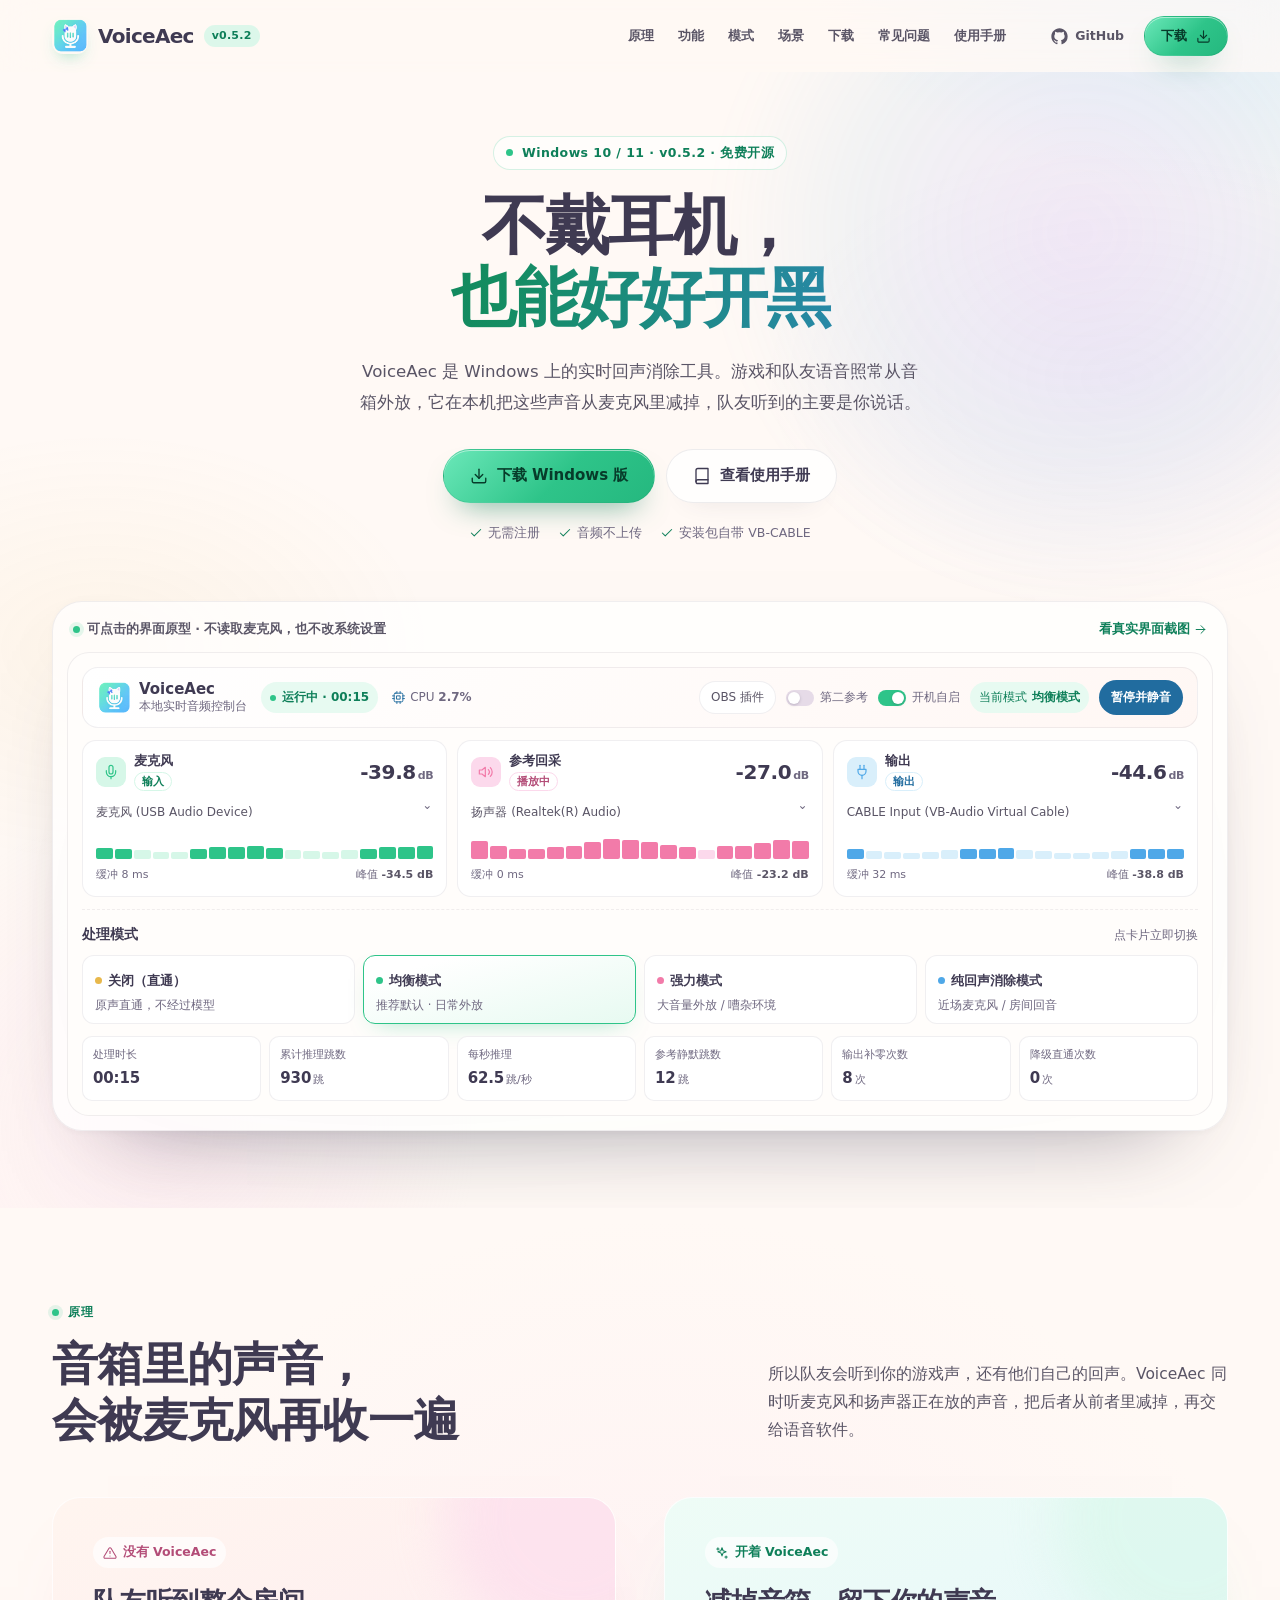
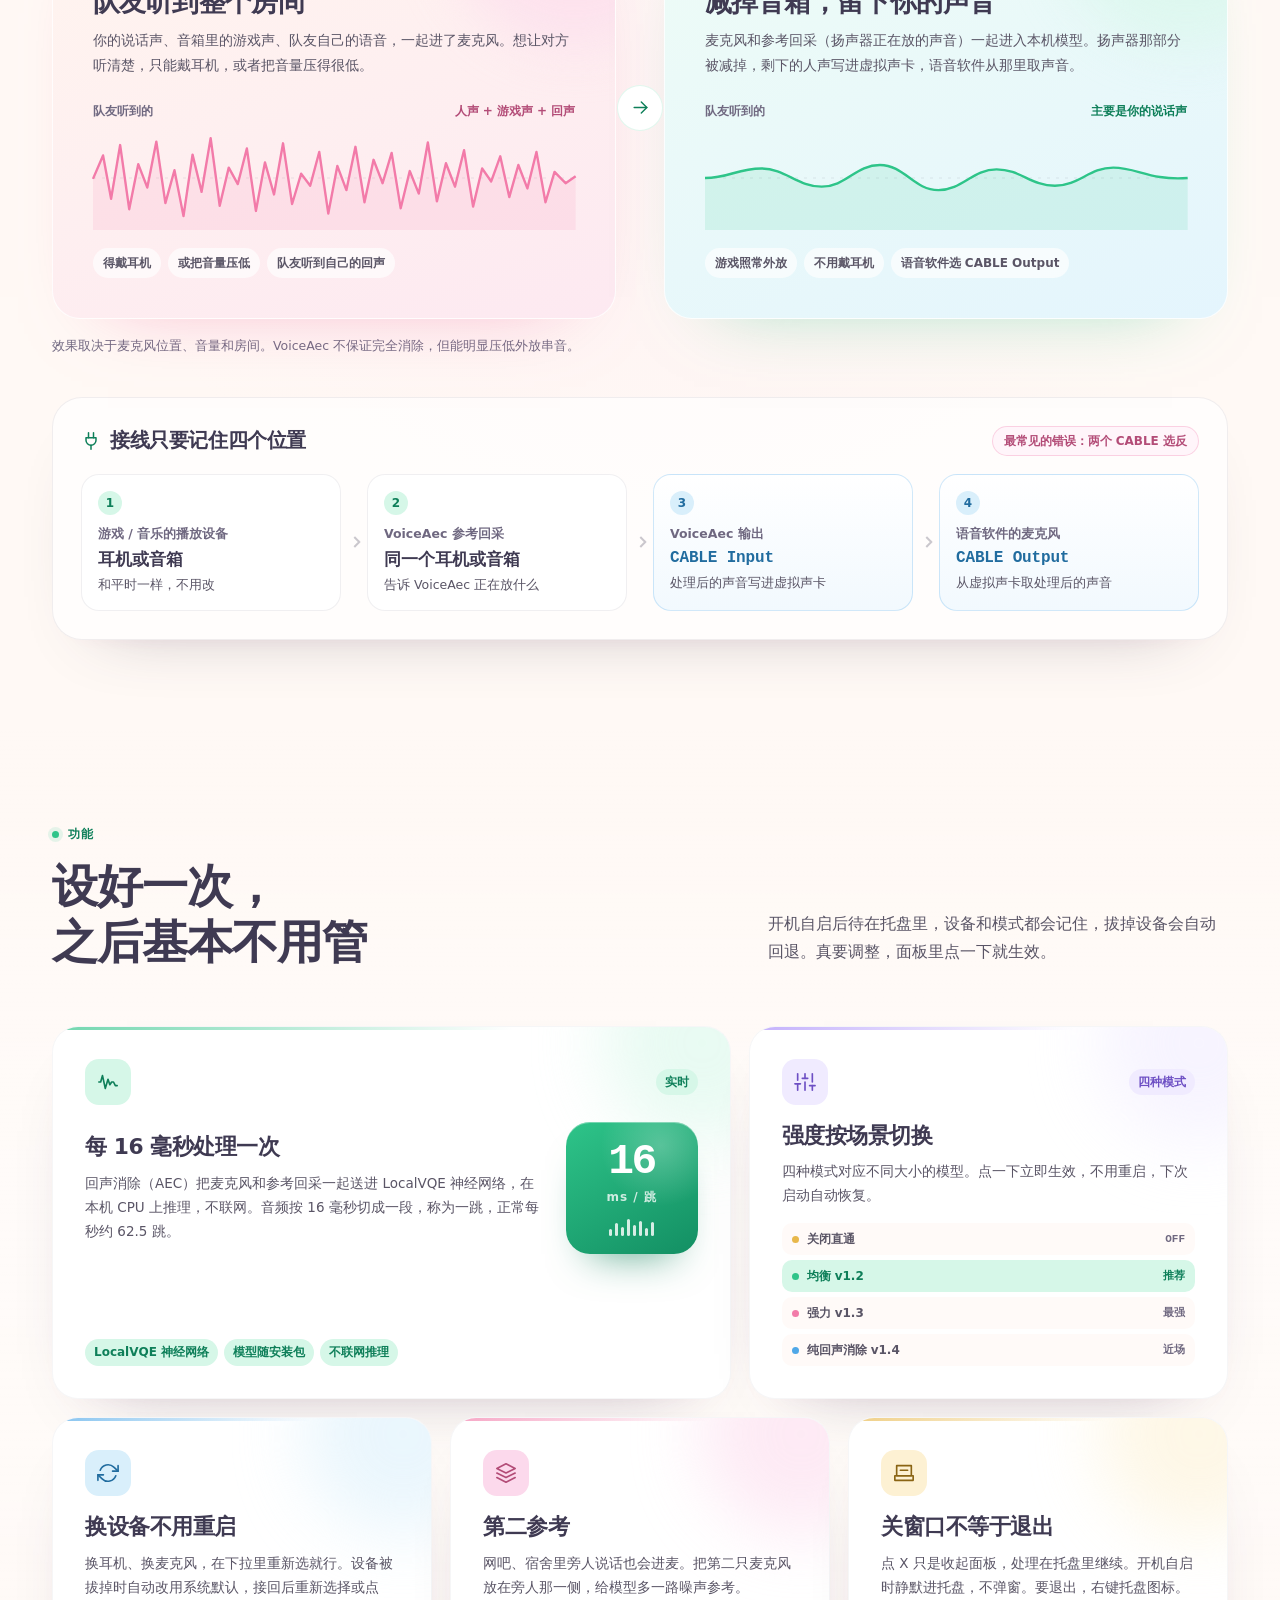
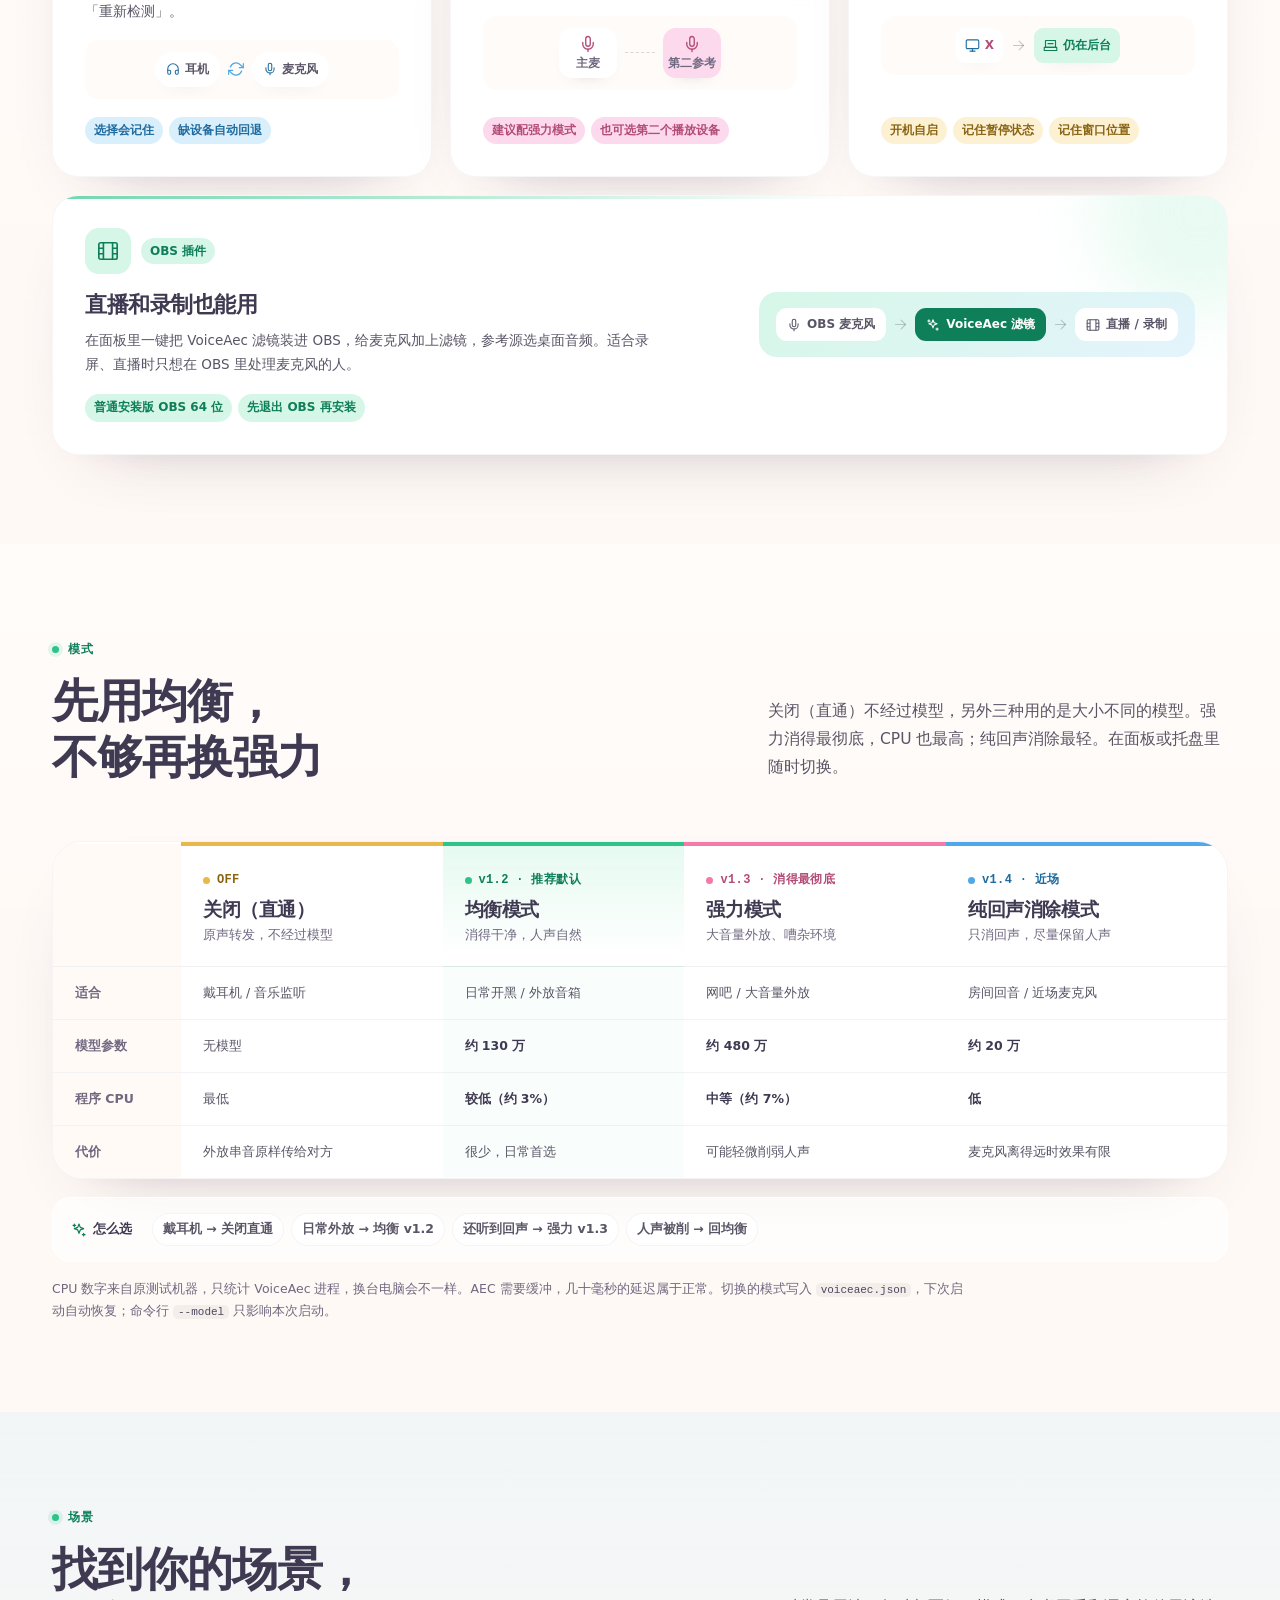
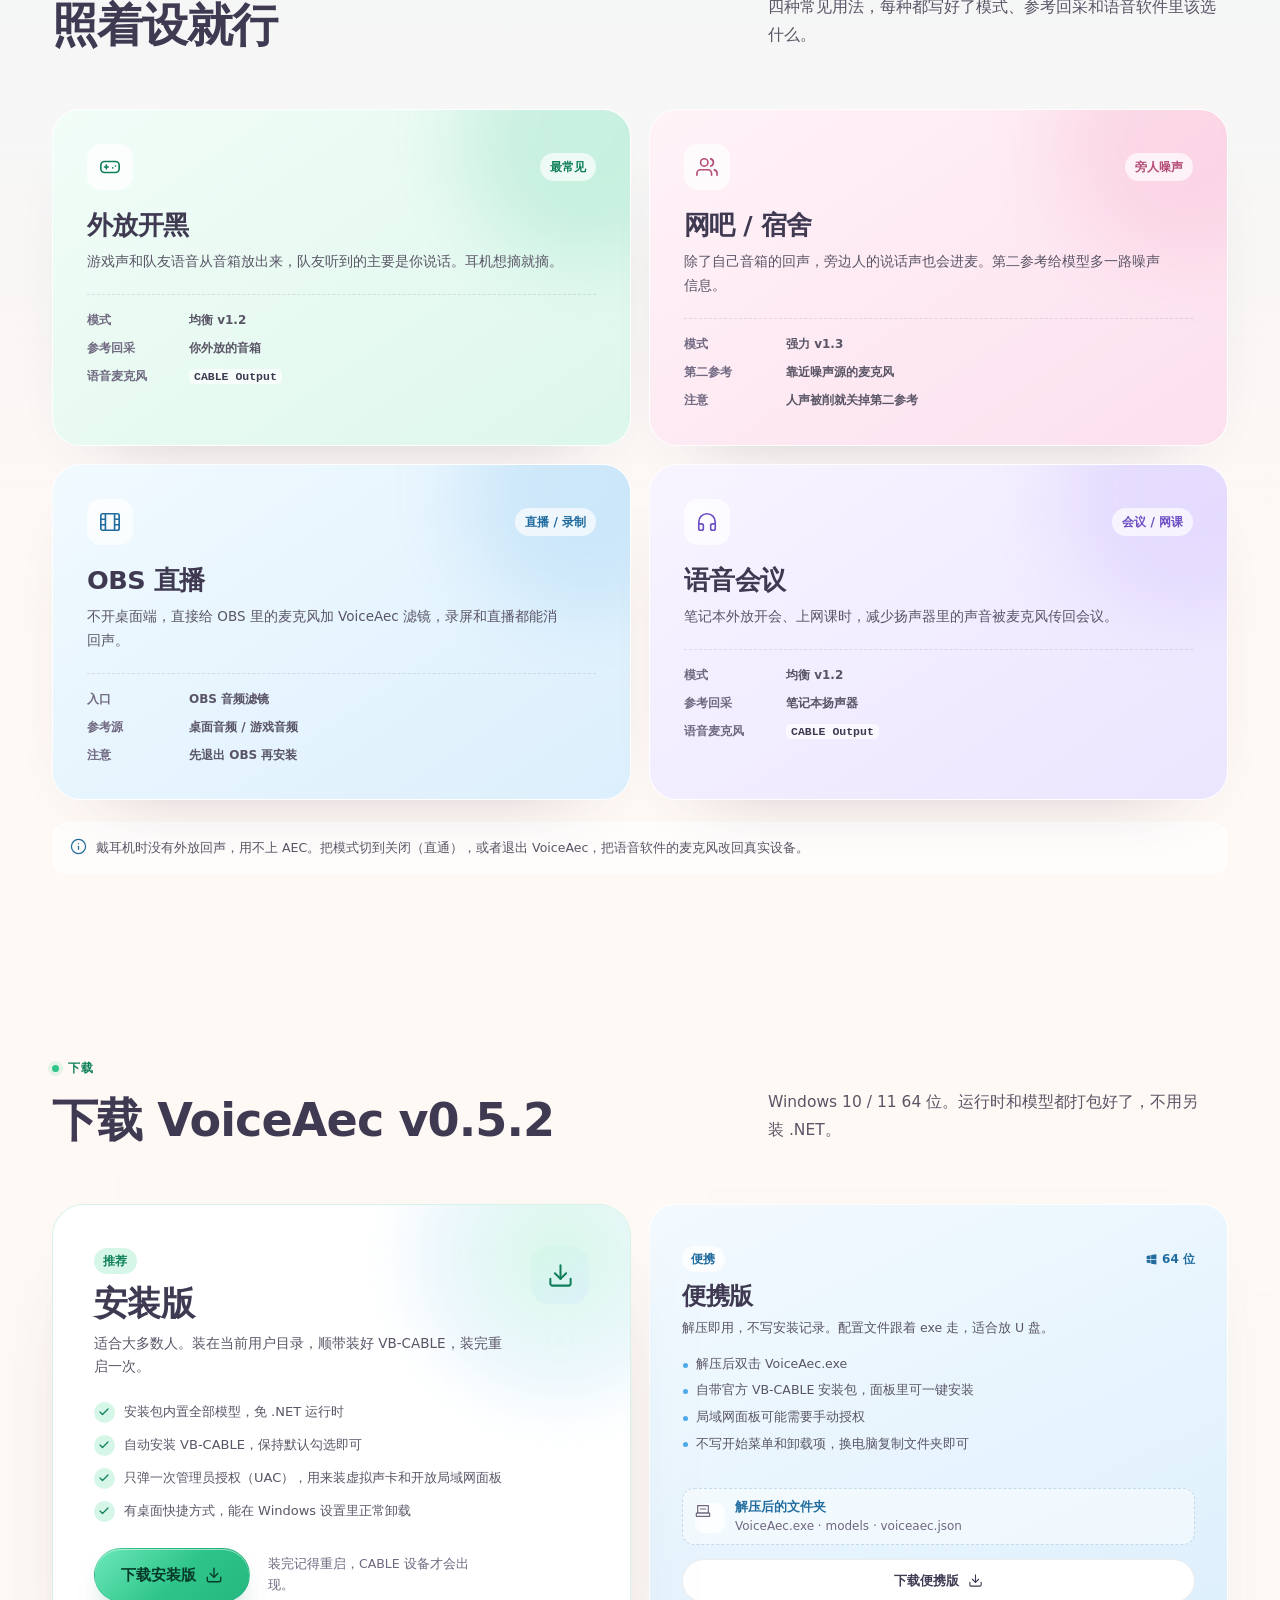
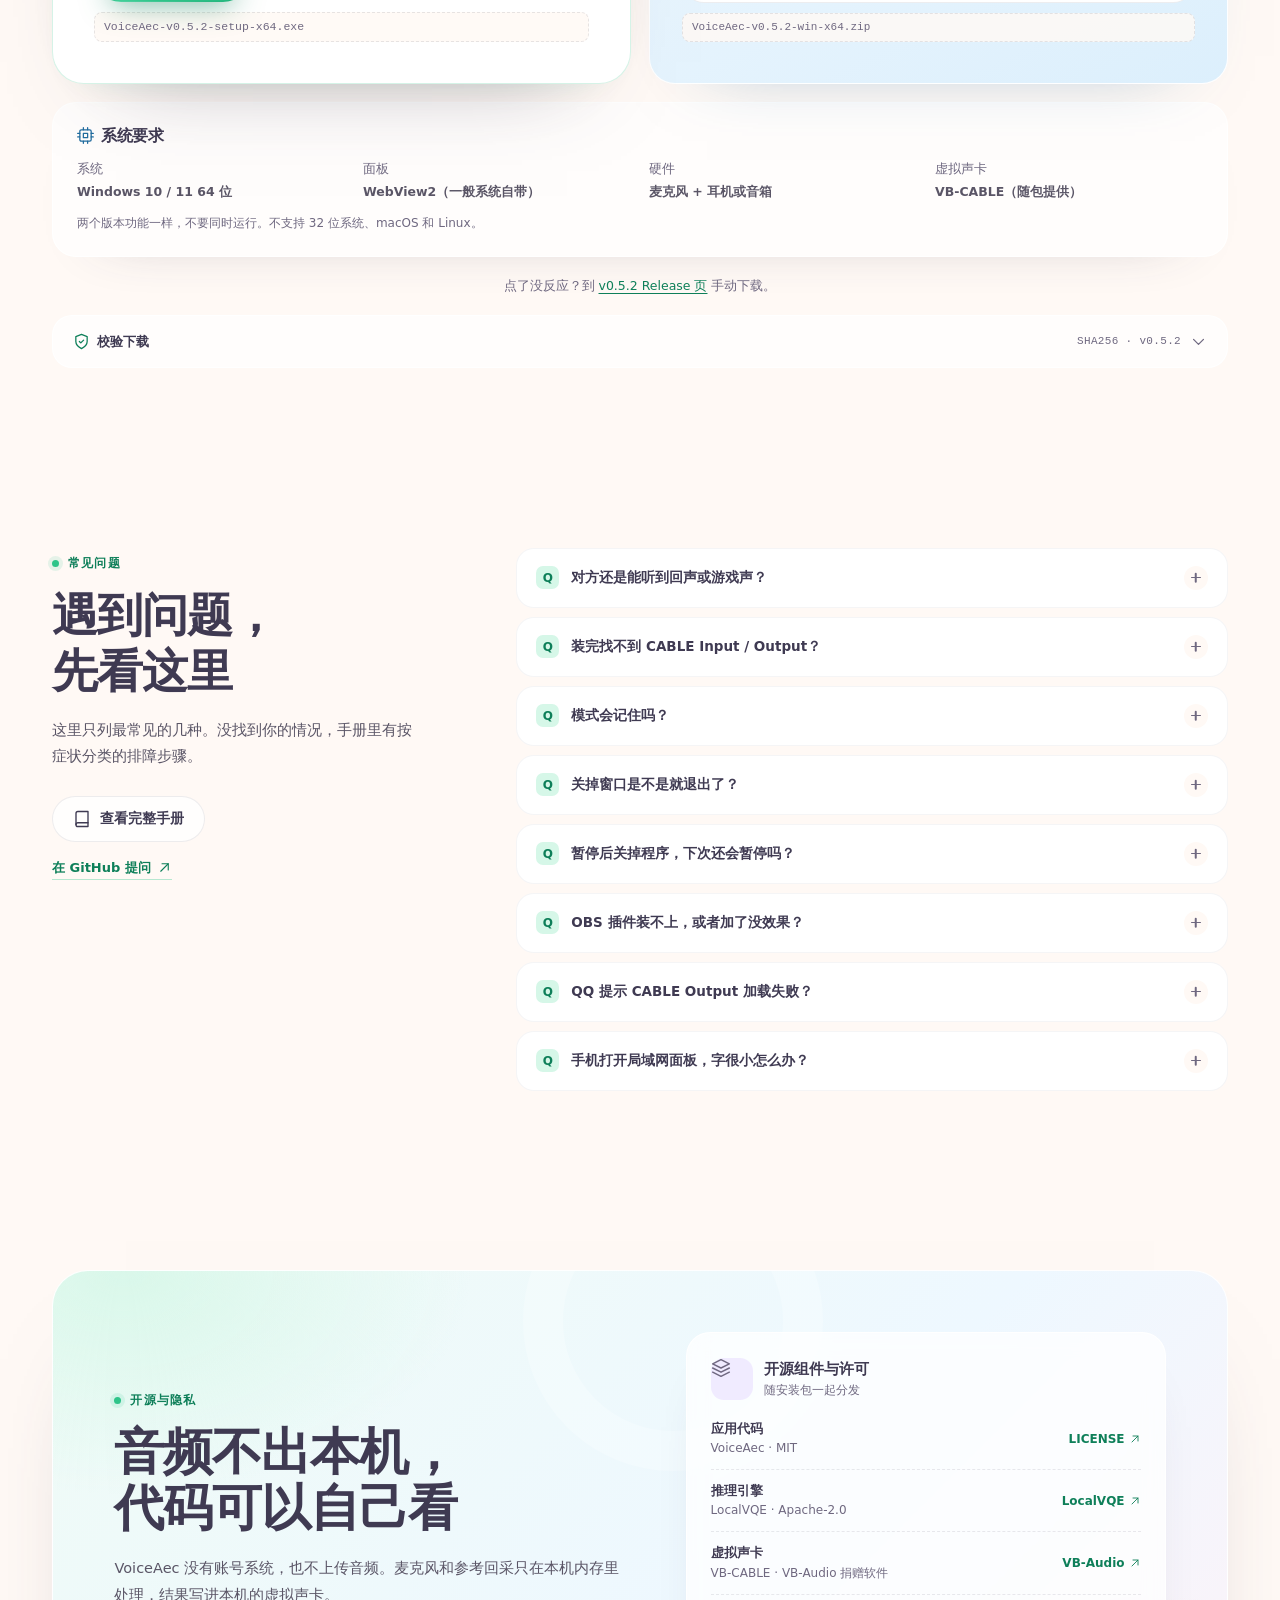
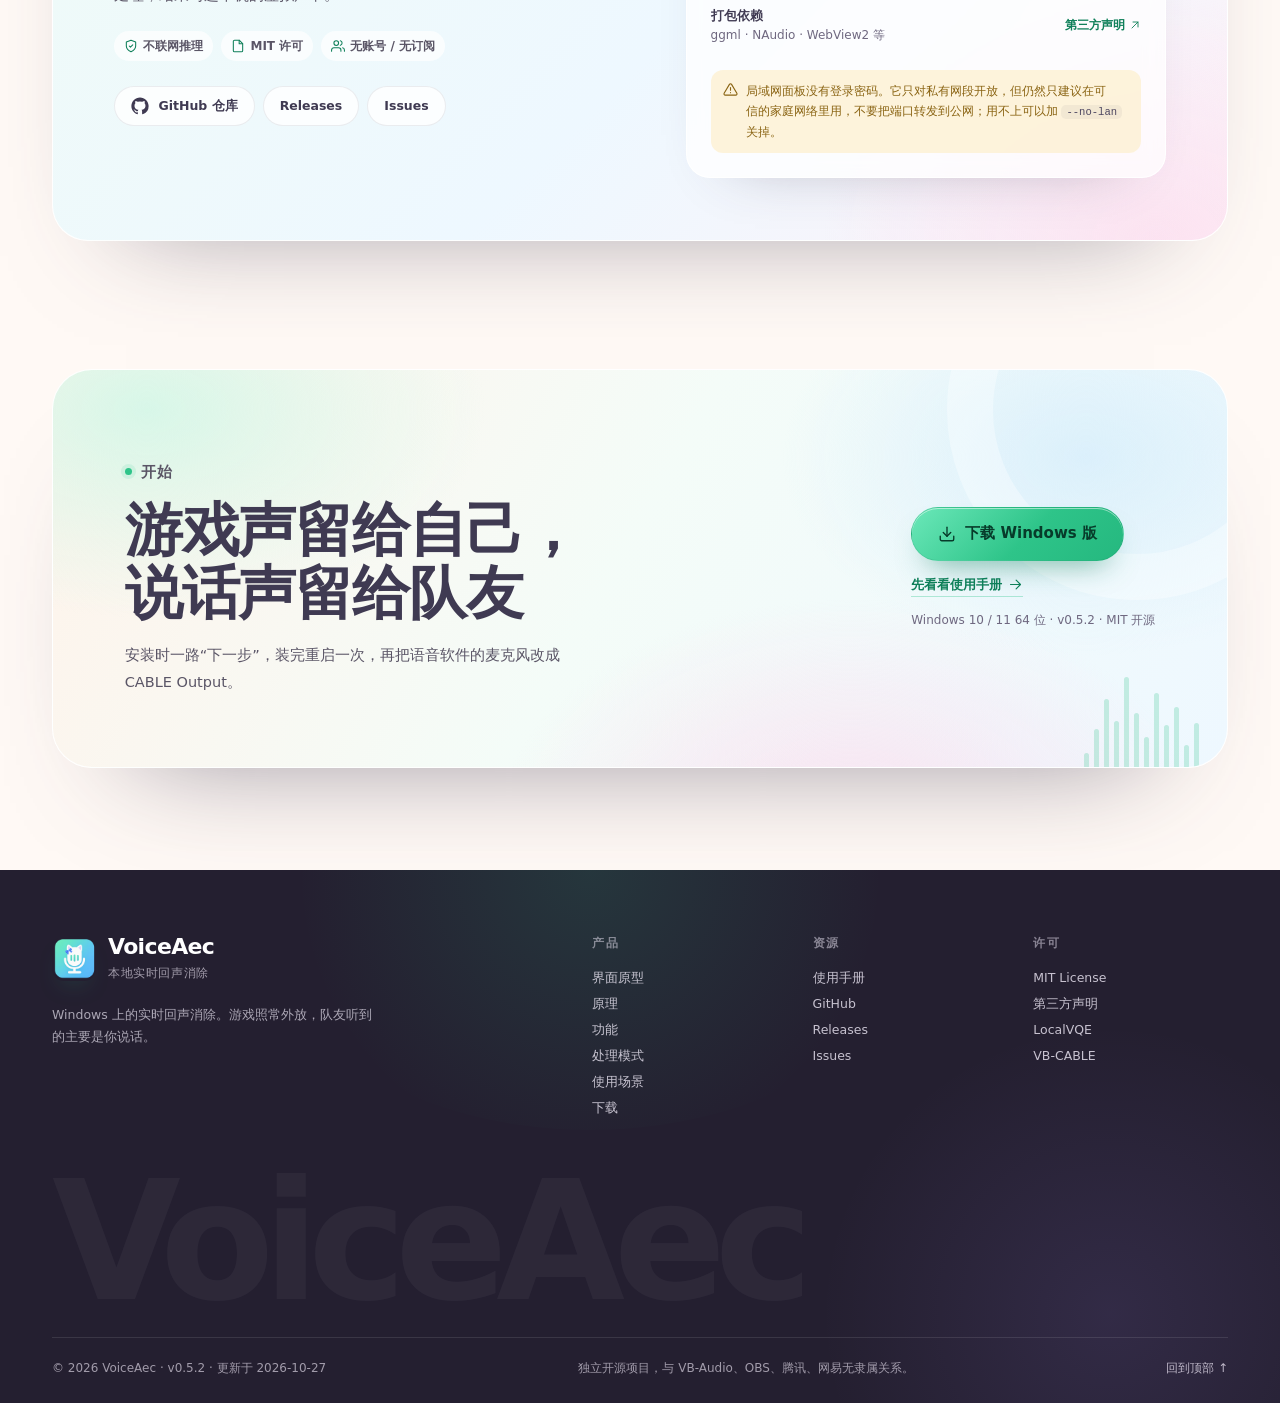
==== commit cad31eaf: "copy: 调整结尾口号" ====
--- a/docs/index.html
+++ b/docs/index.html
@@ -926,7 +926,7 @@
       <div class="cta-panel" data-reveal>
         <div class="cta-copy">
           <p class="eyebrow">开始</p>
-          <h2>游戏声留给音箱，<br>人声留给队友</h2>
+          <h2>游戏声留给自己，<br>说话声留给队友</h2>
           <p>安装时一路“下一步”，装完重启一次，再把语音软件的麦克风改成 CABLE Output。</p>
         </div>
         <div class="cta-actions">
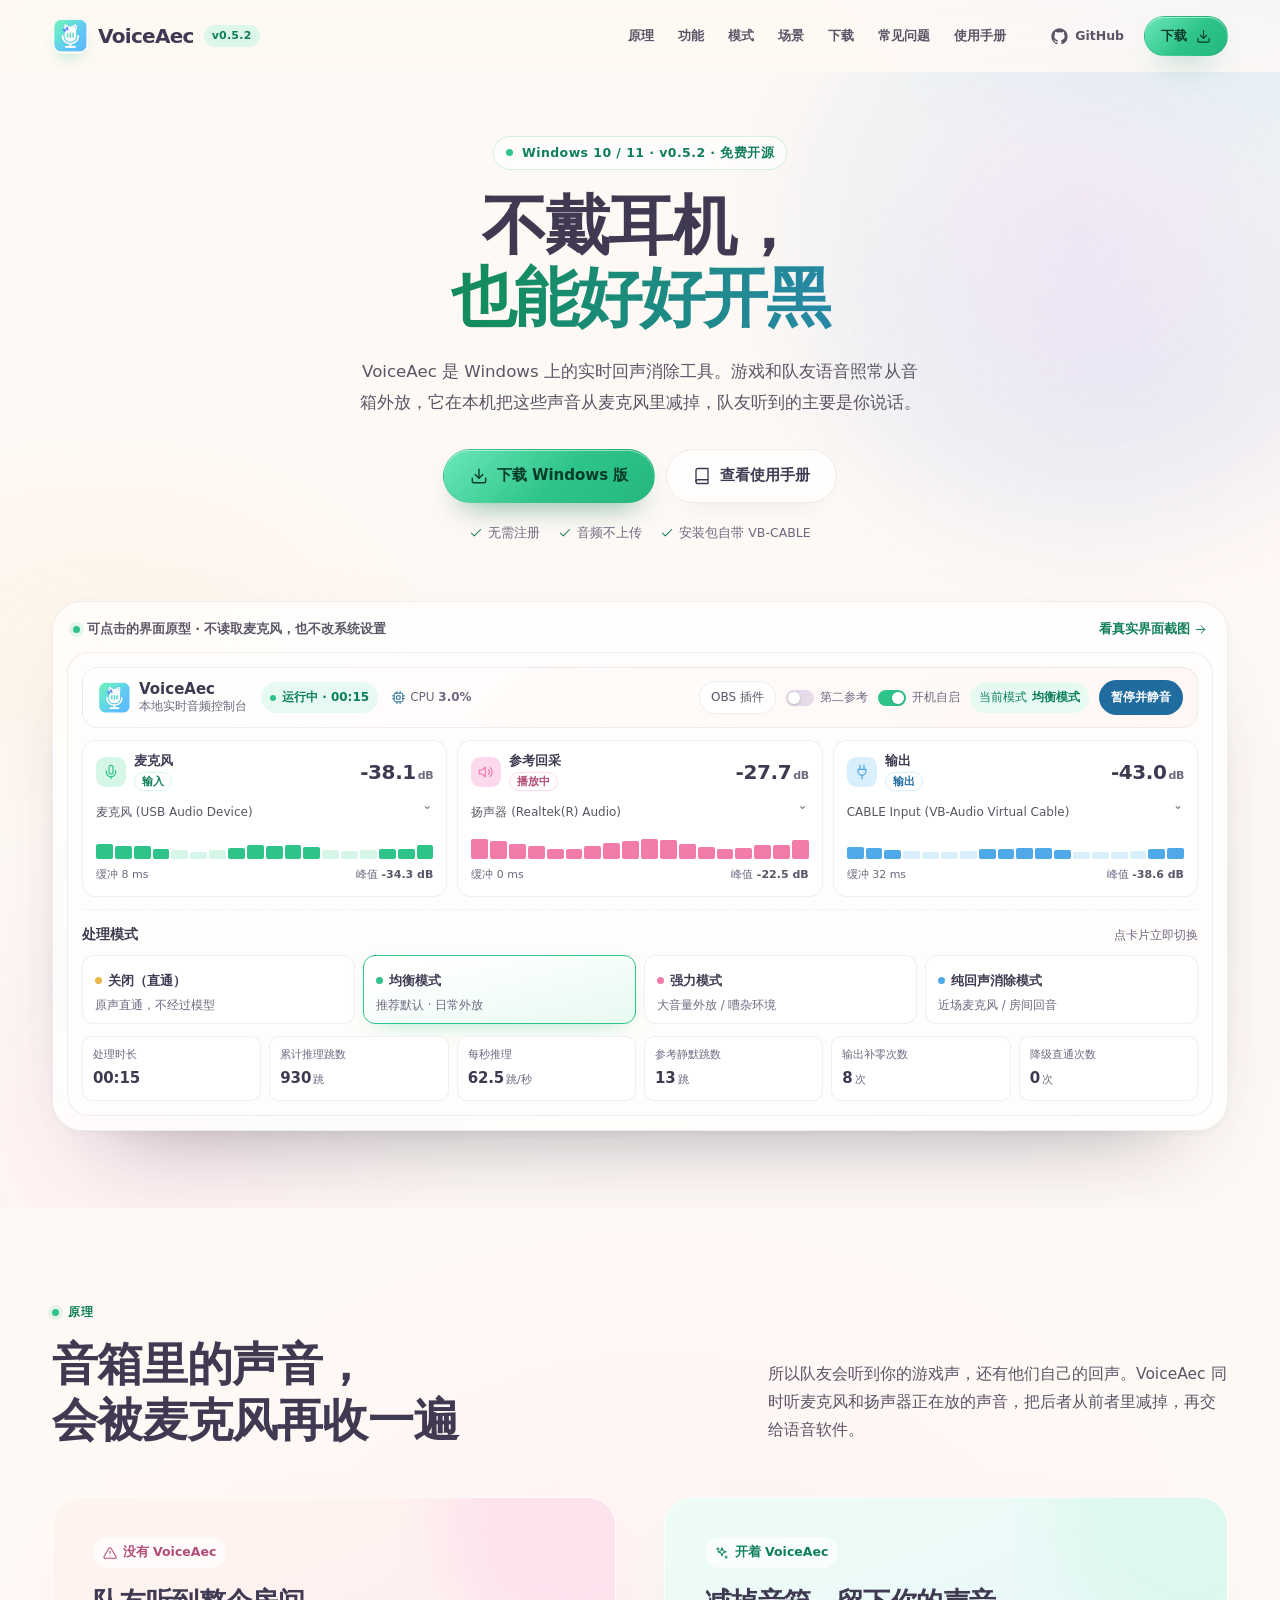
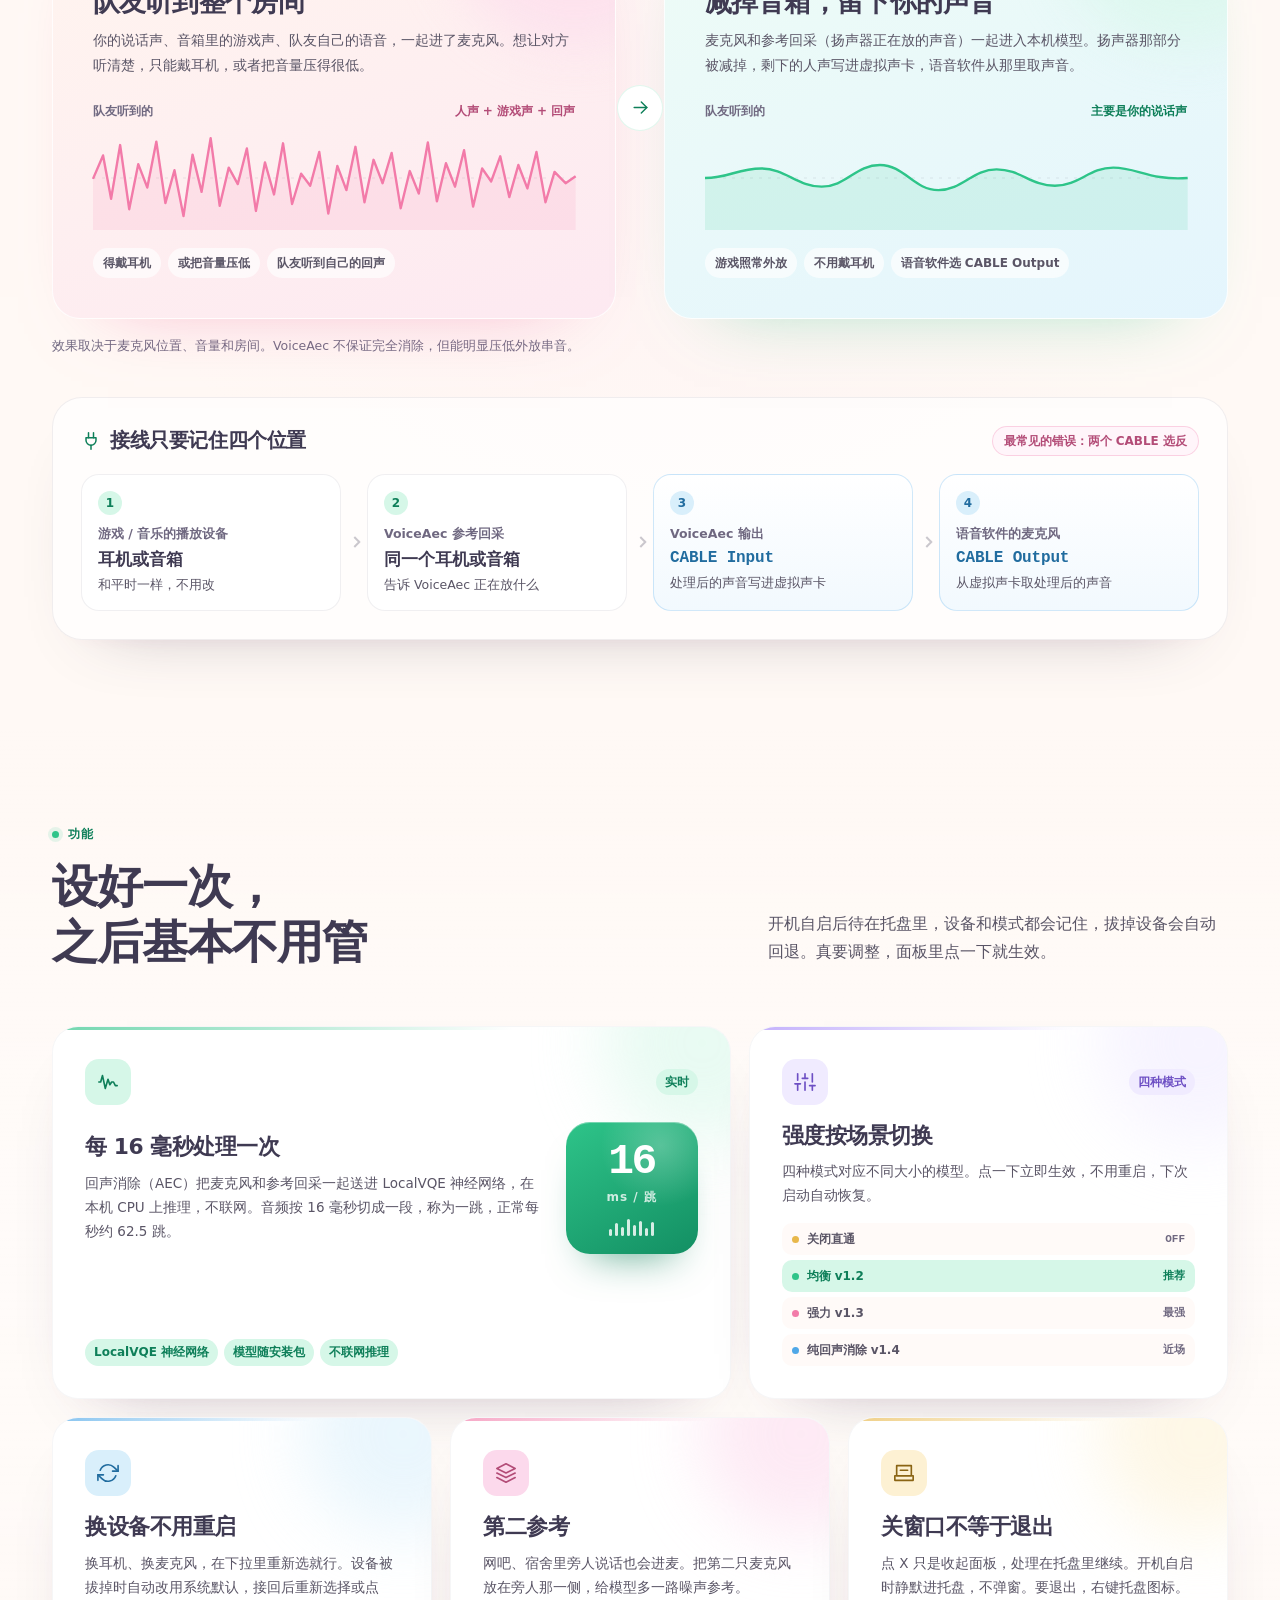
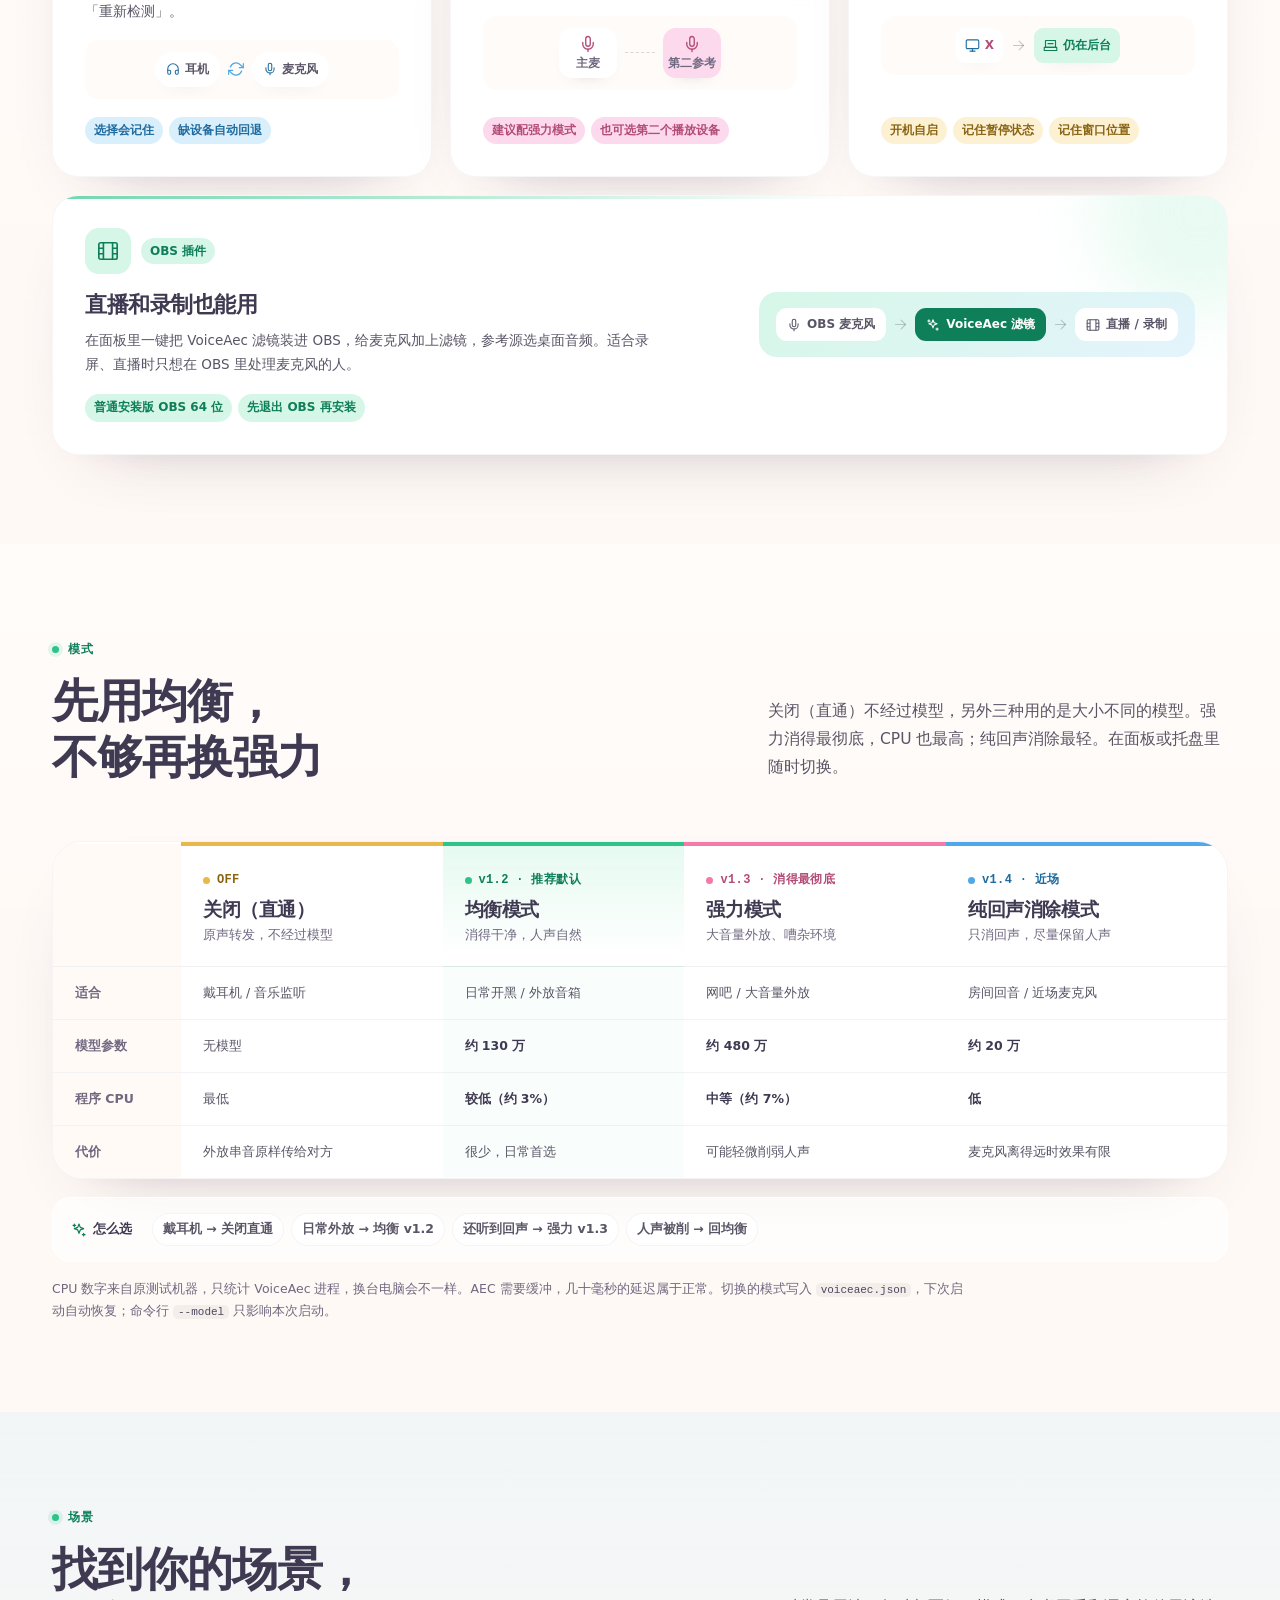
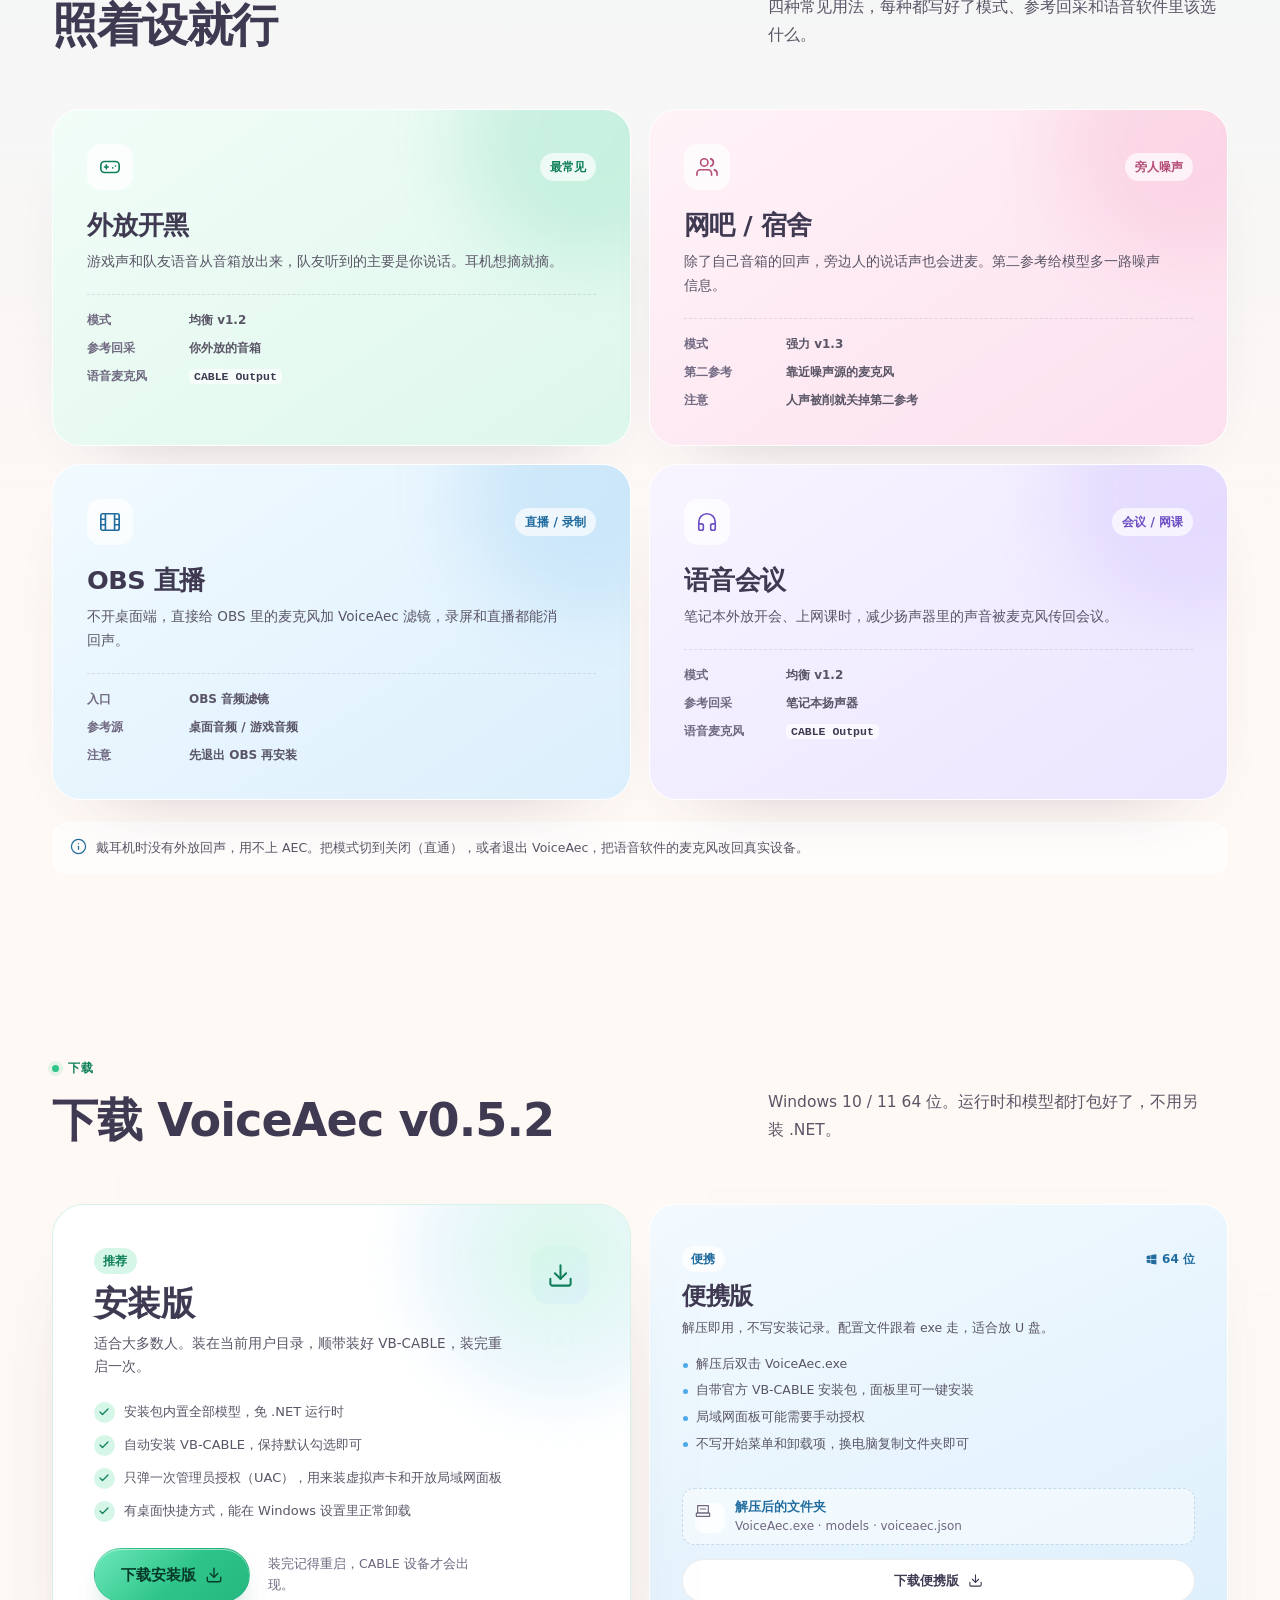
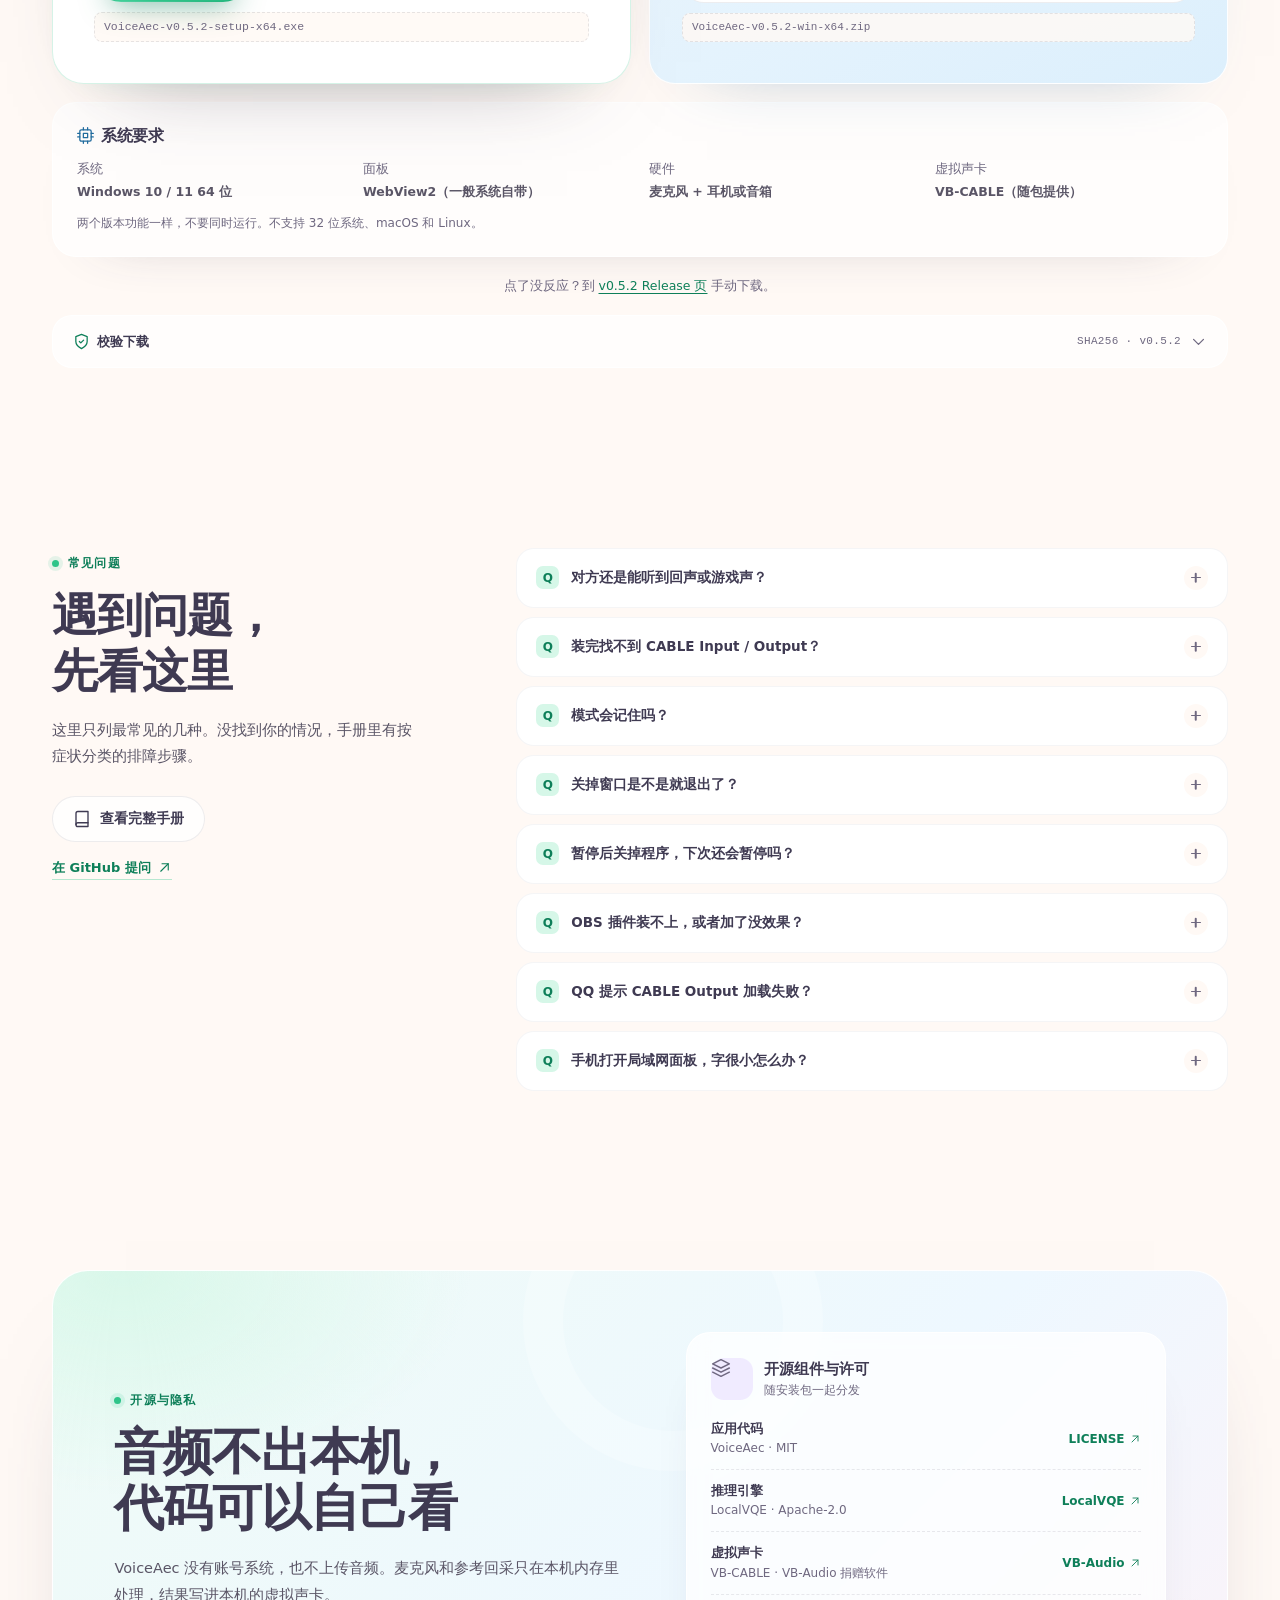
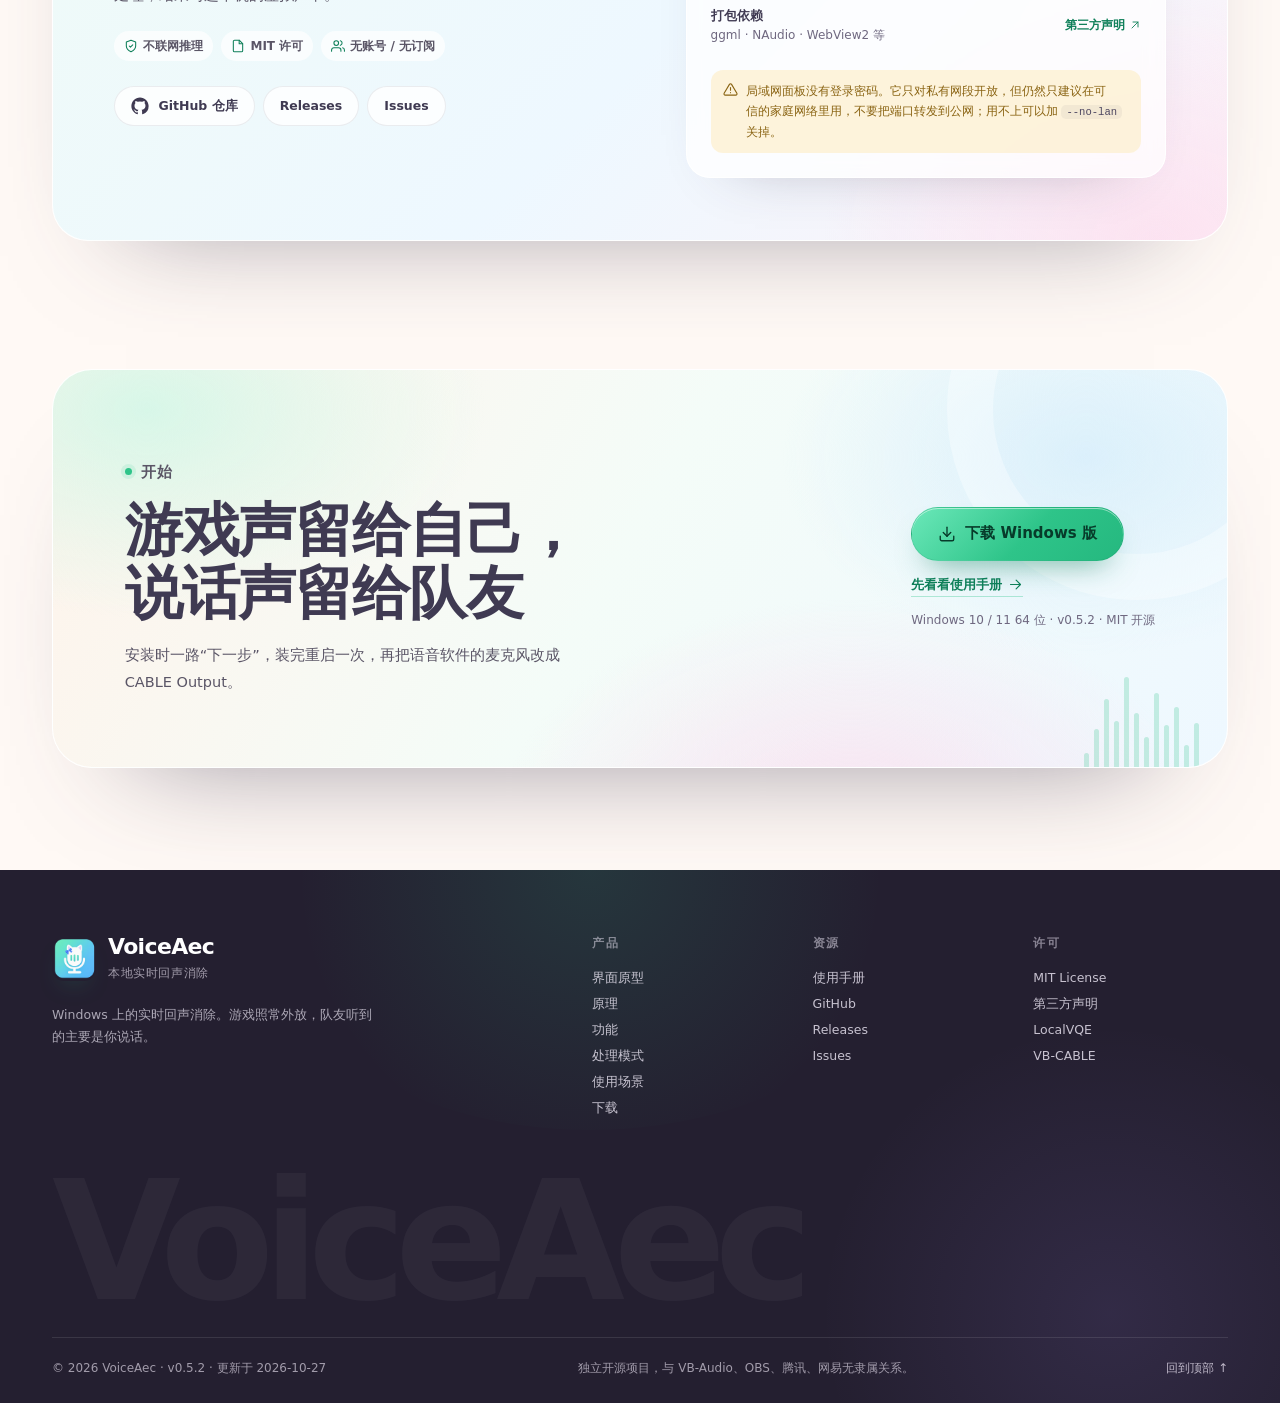
==== commit f179ca79: "site: 绑定 voiceaec.lsjx.xyz 域名" ====
--- a/docs/index.html
+++ b/docs/index.html
@@ -7,7 +7,7 @@
   <meta name="description" content="VoiceAec 是 Windows 上的实时回声消除工具：游戏照常外放，它在本机把音箱的声音从麦克风里减掉，队友听到的主要是你说话。免费开源，v0.5.2。">
   <meta name="theme-color" content="#fff9f5">
   <meta name="color-scheme" content="light">
-  <link rel="canonical" href="https://384615666.github.io/VoiceAec/">
+  <link rel="canonical" href="https://voiceaec.lsjx.xyz/">
   <link rel="icon" type="image/png" href="images/icon-256.png">
   <link rel="apple-touch-icon" href="images/icon-256.png">
 
@@ -16,15 +16,15 @@
   <meta property="og:locale" content="zh_CN">
   <meta property="og:title" content="VoiceAec · 不戴耳机，也能好好开黑">
   <meta property="og:description" content="游戏照常外放，VoiceAec 在本机实时把音箱的声音从麦克风里减掉。Windows 10/11 · v0.5.2 · MIT 开源。">
-  <meta property="og:image" content="https://384615666.github.io/VoiceAec/images/og-cover-site.png">
+  <meta property="og:image" content="https://voiceaec.lsjx.xyz/images/og-cover-site.png">
   <meta property="og:image:width" content="1200">
   <meta property="og:image:height" content="630">
   <meta property="og:image:alt" content="VoiceAec：不戴耳机，也能好好开黑">
-  <meta property="og:url" content="https://384615666.github.io/VoiceAec/">
+  <meta property="og:url" content="https://voiceaec.lsjx.xyz/">
   <meta name="twitter:card" content="summary_large_image">
   <meta name="twitter:title" content="VoiceAec · 不戴耳机，也能好好开黑">
   <meta name="twitter:description" content="游戏照常外放，VoiceAec 在本机实时把音箱的声音从麦克风里减掉，队友听到的主要是你说话。">
-  <meta name="twitter:image" content="https://384615666.github.io/VoiceAec/images/og-cover-site.png">
+  <meta name="twitter:image" content="https://voiceaec.lsjx.xyz/images/og-cover-site.png">
 
   <link rel="stylesheet" href="site.css">
   <script type="application/ld+json">
@@ -33,7 +33,7 @@
     "@type": "SoftwareApplication",
     "name": "VoiceAec",
     "description": "Windows 上的本地实时回声消除工具。麦克风与扬声器回采进入本机神经网络，处理后的声音输出到 VB-CABLE。",
-    "url": "https://384615666.github.io/VoiceAec/",
+    "url": "https://voiceaec.lsjx.xyz/",
     "downloadUrl": "https://github.com/384615666/VoiceAec/releases/latest",
     "softwareVersion": "0.5.2",
     "operatingSystem": "Windows 10, Windows 11",
--- a/docs/site.css
+++ b/docs/site.css
@@ -59,6 +59,41 @@
   scroll-behavior: smooth;
   scroll-padding-top: calc(var(--nav-h) + 22px);
   -webkit-text-size-adjust: 100%;
+}
+
+/* Page scrollbar: a slim mint pill that floats over the background. */
+@supports not selector(::-webkit-scrollbar) {
+  html {
+    scrollbar-width: thin;
+    scrollbar-color: rgba(46, 196, 137, 0.45) transparent;
+  }
+}
+
+html::-webkit-scrollbar {
+  width: 14px;
+  height: 14px;
+}
+
+html::-webkit-scrollbar-track,
+html::-webkit-scrollbar-corner {
+  background: transparent;
+}
+
+html::-webkit-scrollbar-thumb {
+  border: 4px solid transparent;
+  border-radius: 999px;
+  background: rgba(46, 196, 137, 0.32);
+  background-clip: padding-box;
+}
+
+html::-webkit-scrollbar-thumb:hover {
+  background: rgba(46, 196, 137, 0.5);
+  background-clip: padding-box;
+}
+
+html::-webkit-scrollbar-thumb:active {
+  background: rgba(14, 127, 89, 0.6);
+  background-clip: padding-box;
 }
 
 html,
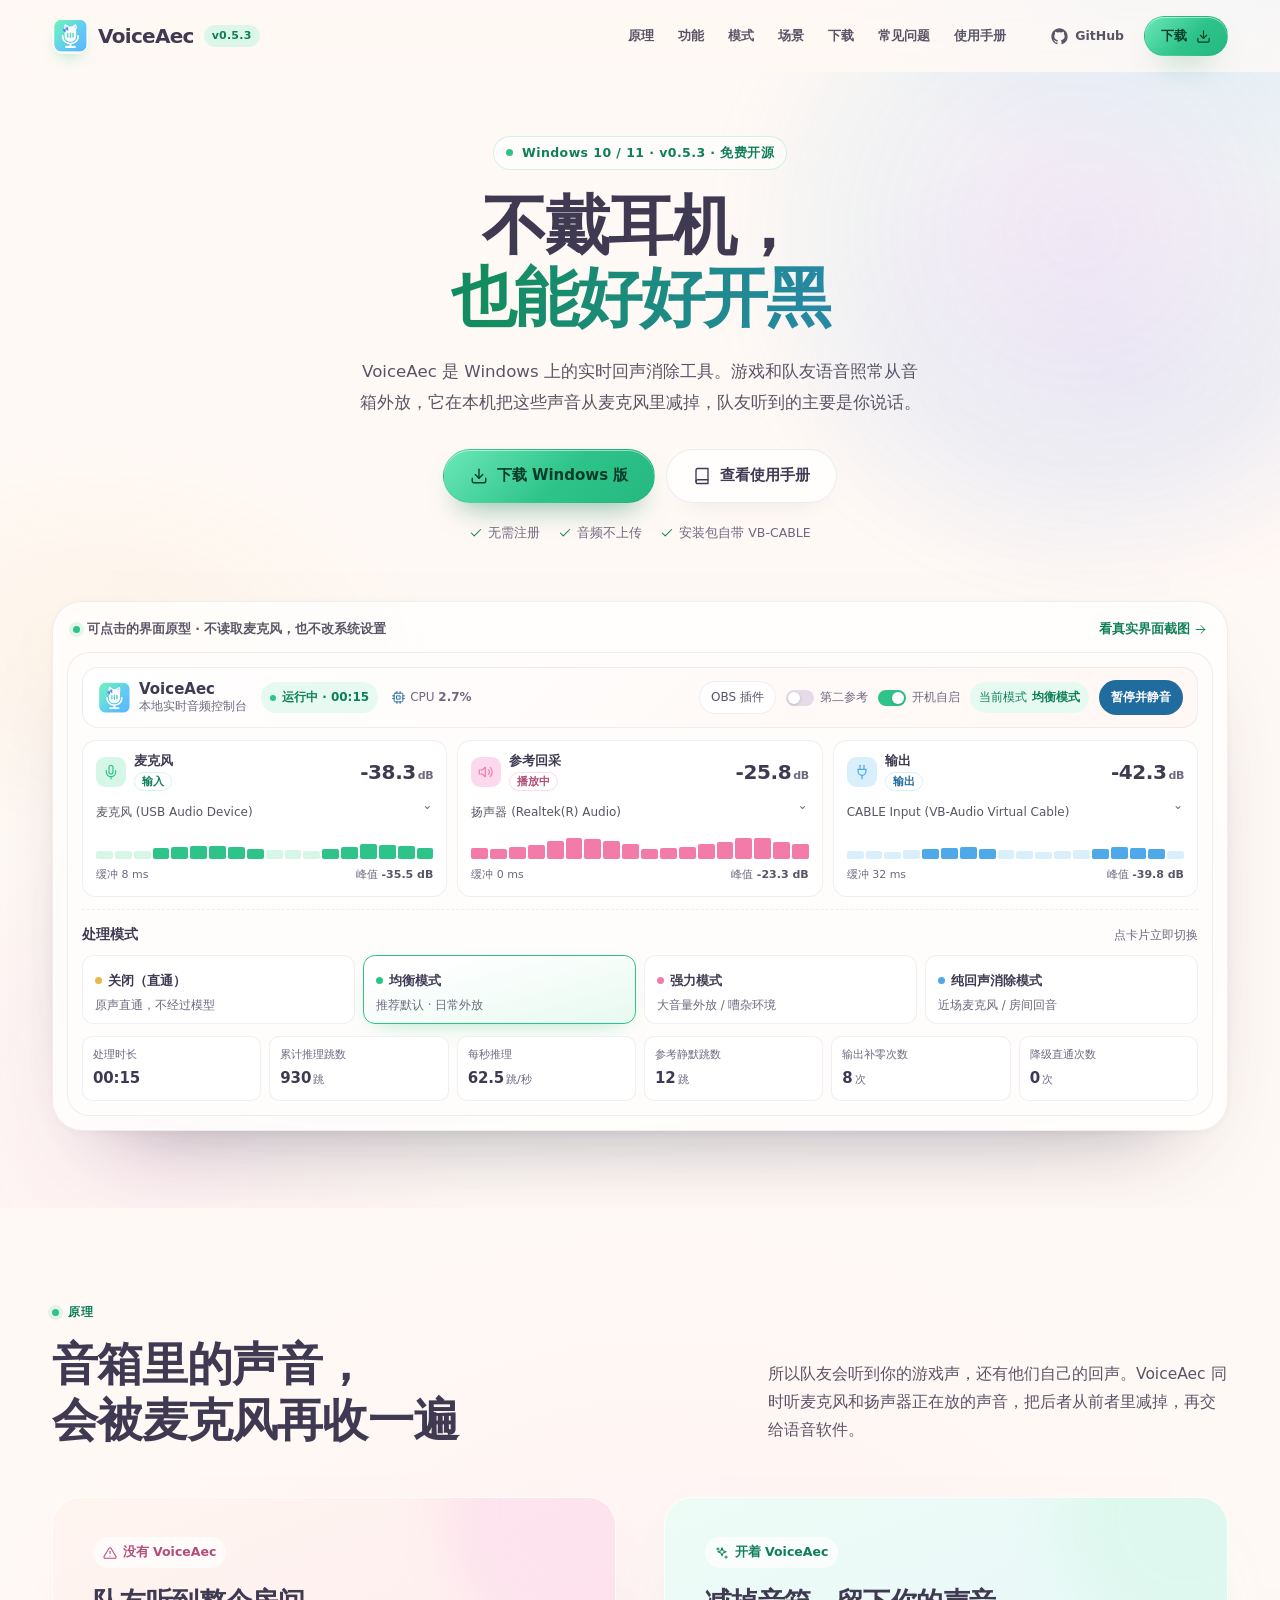
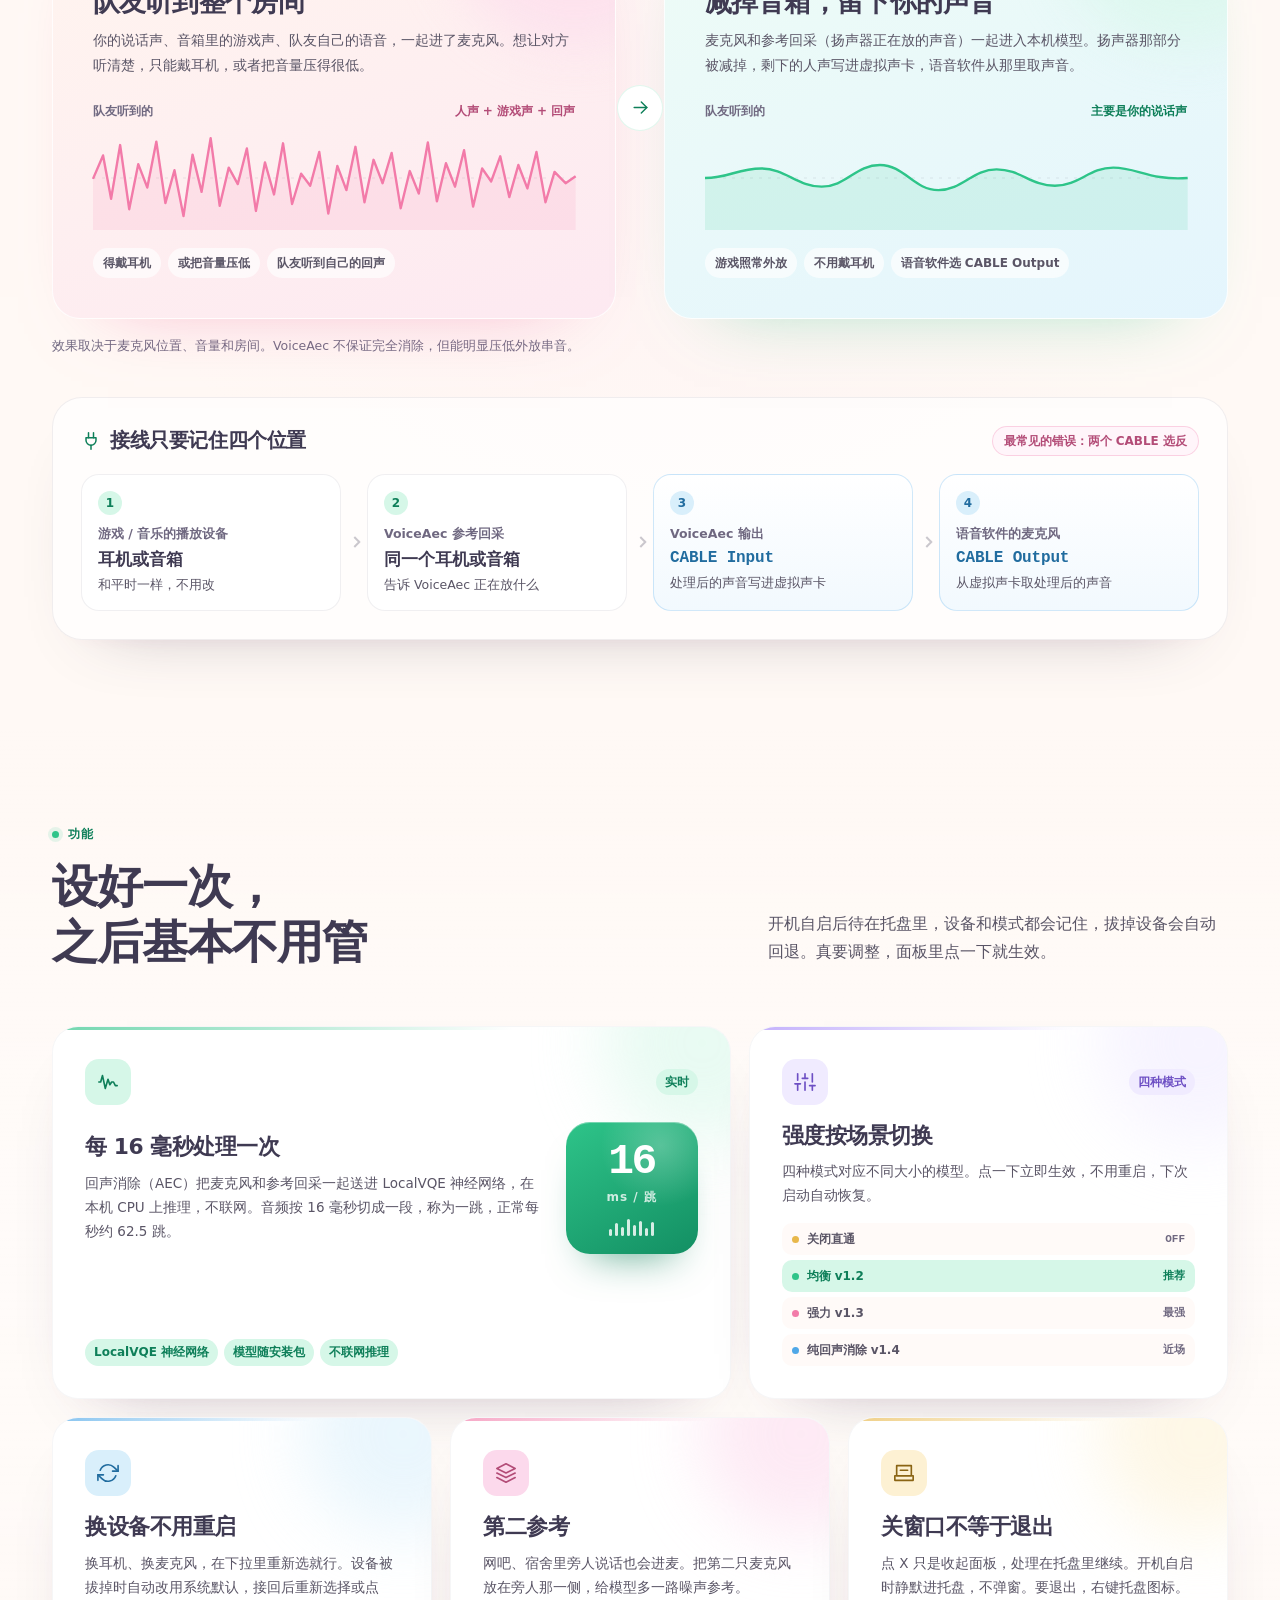
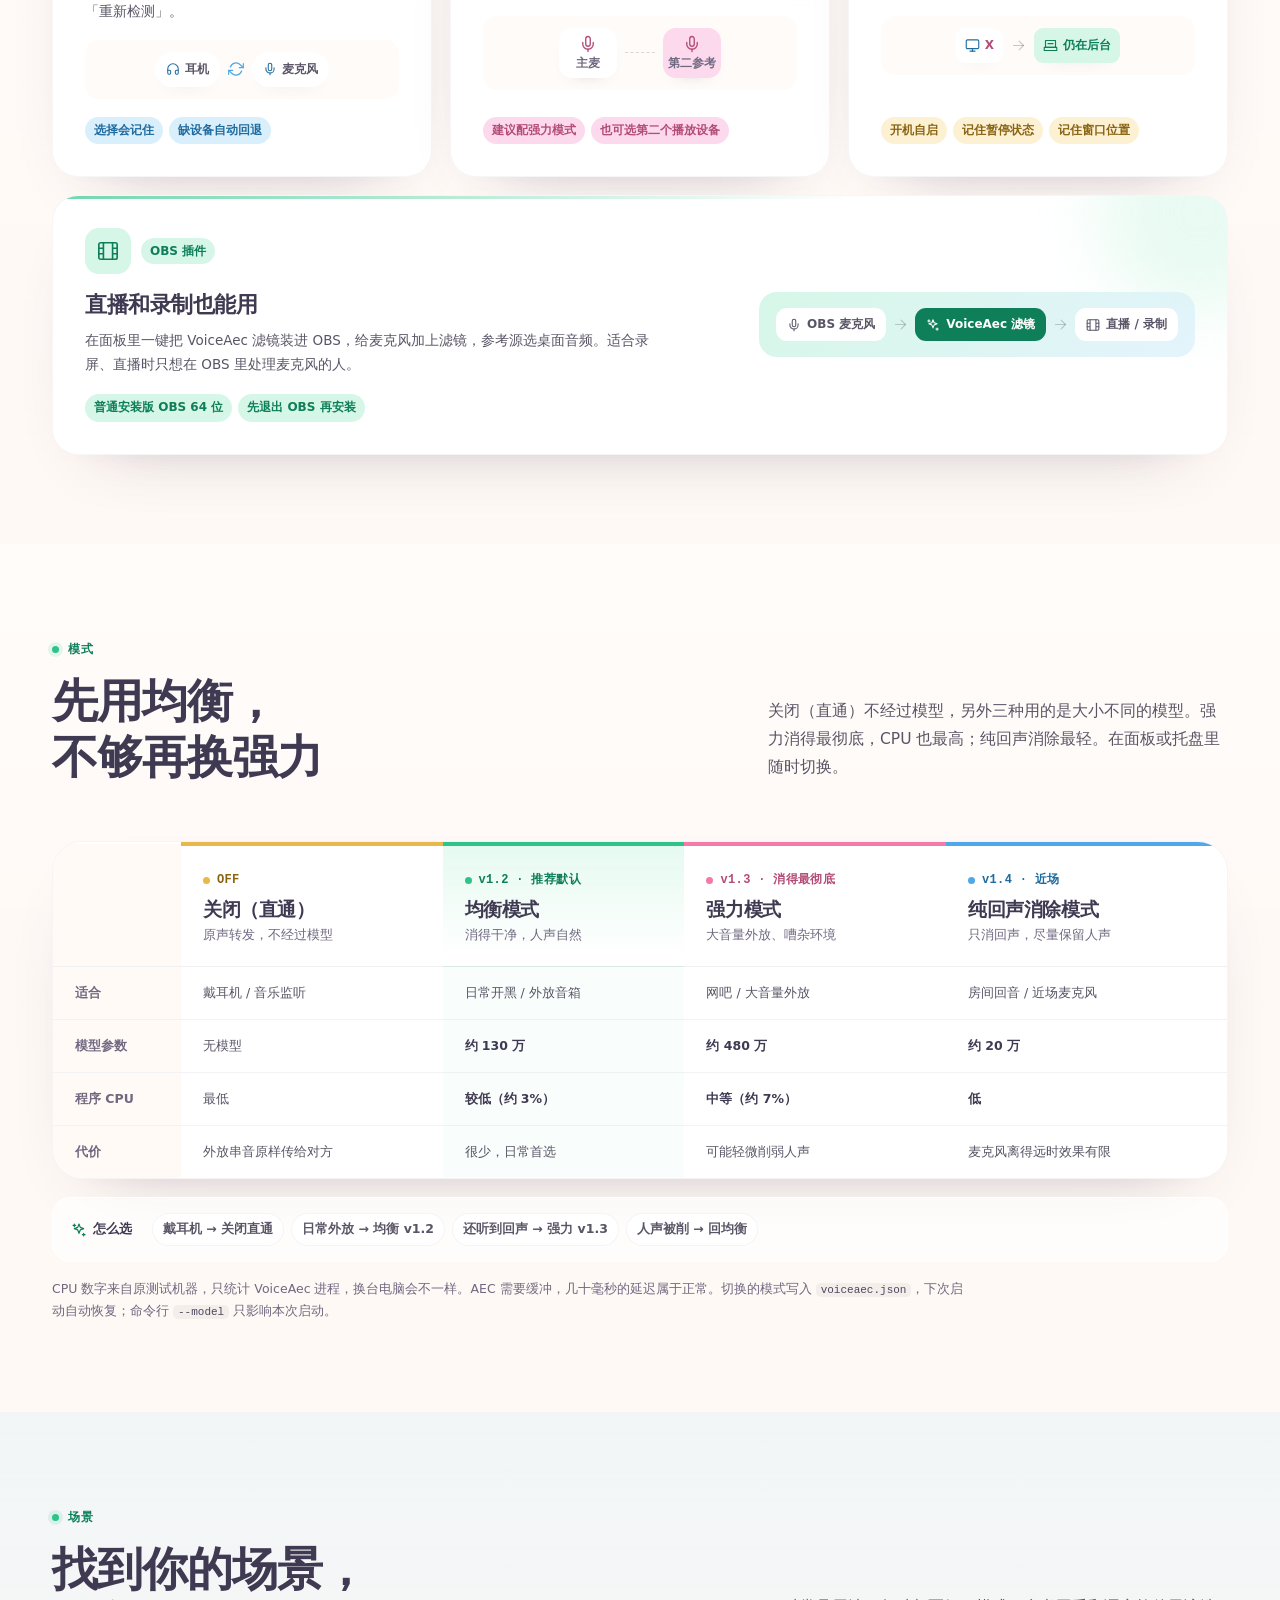
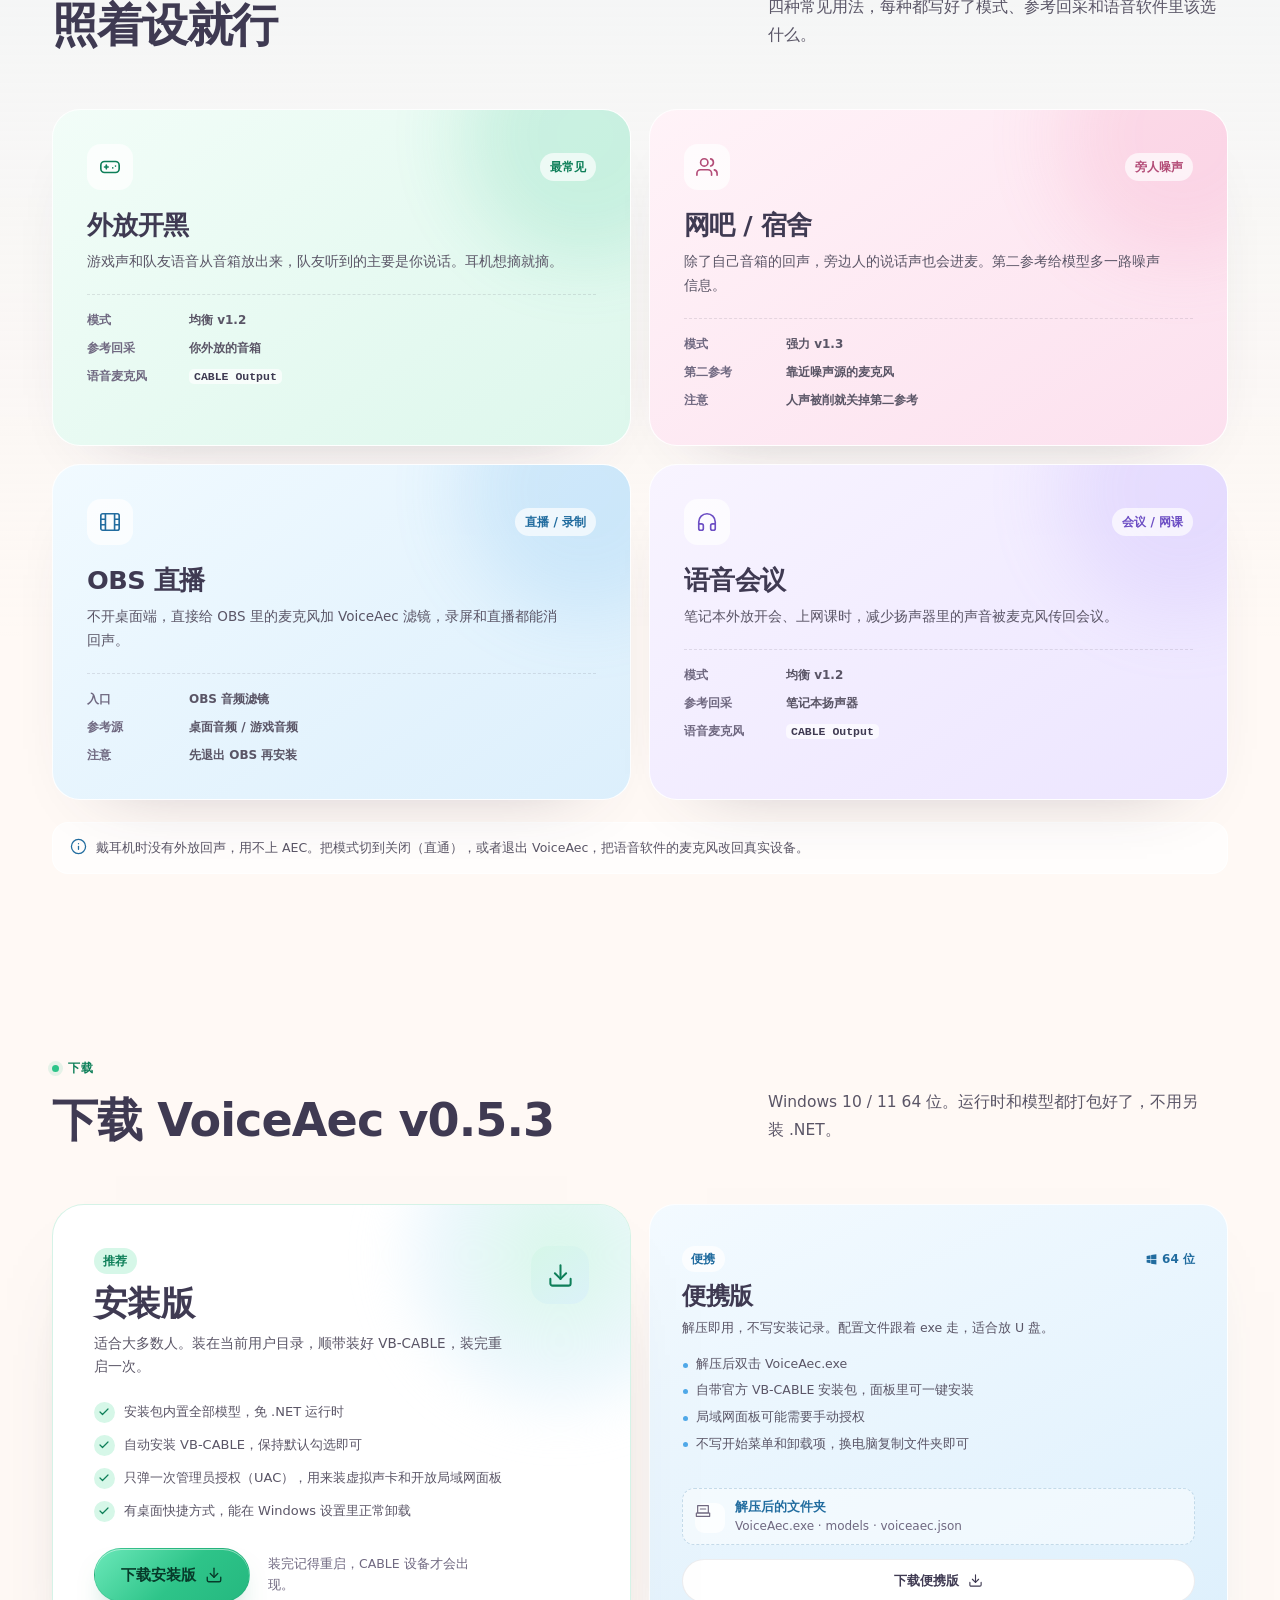
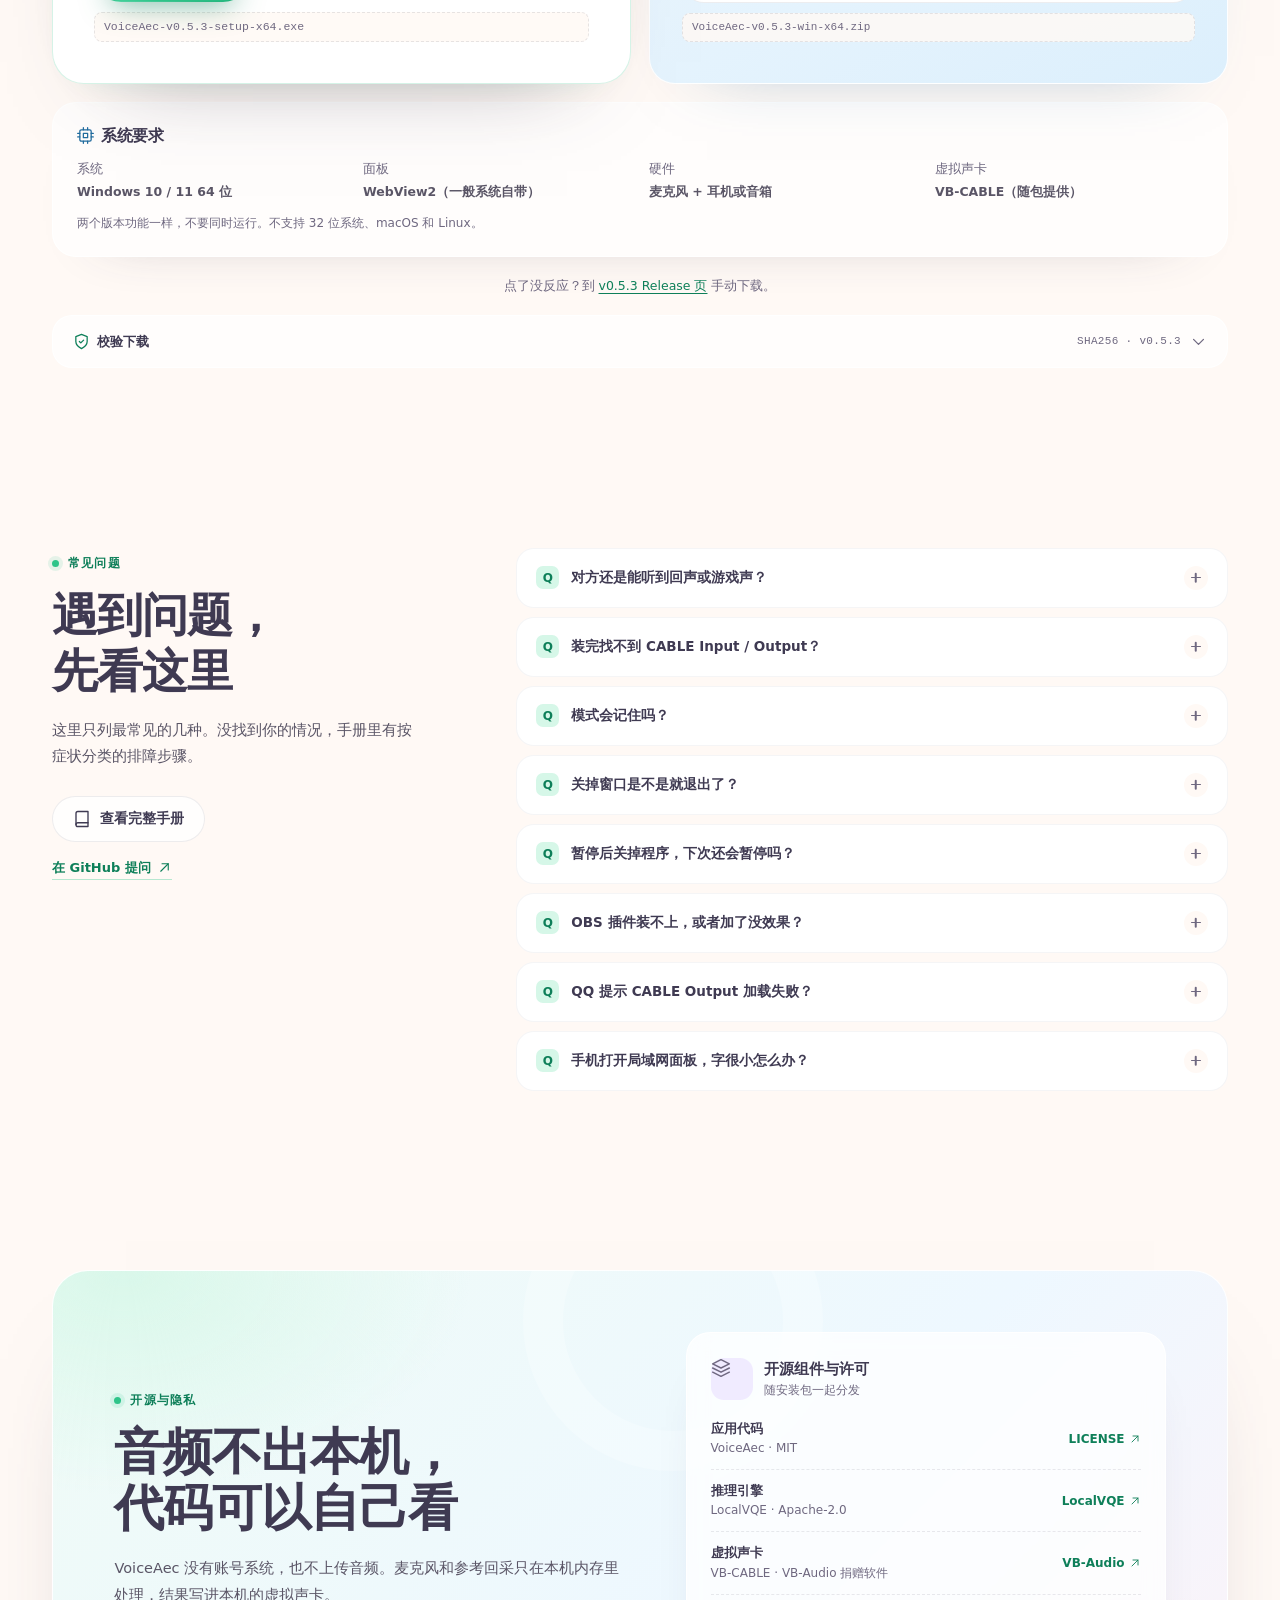
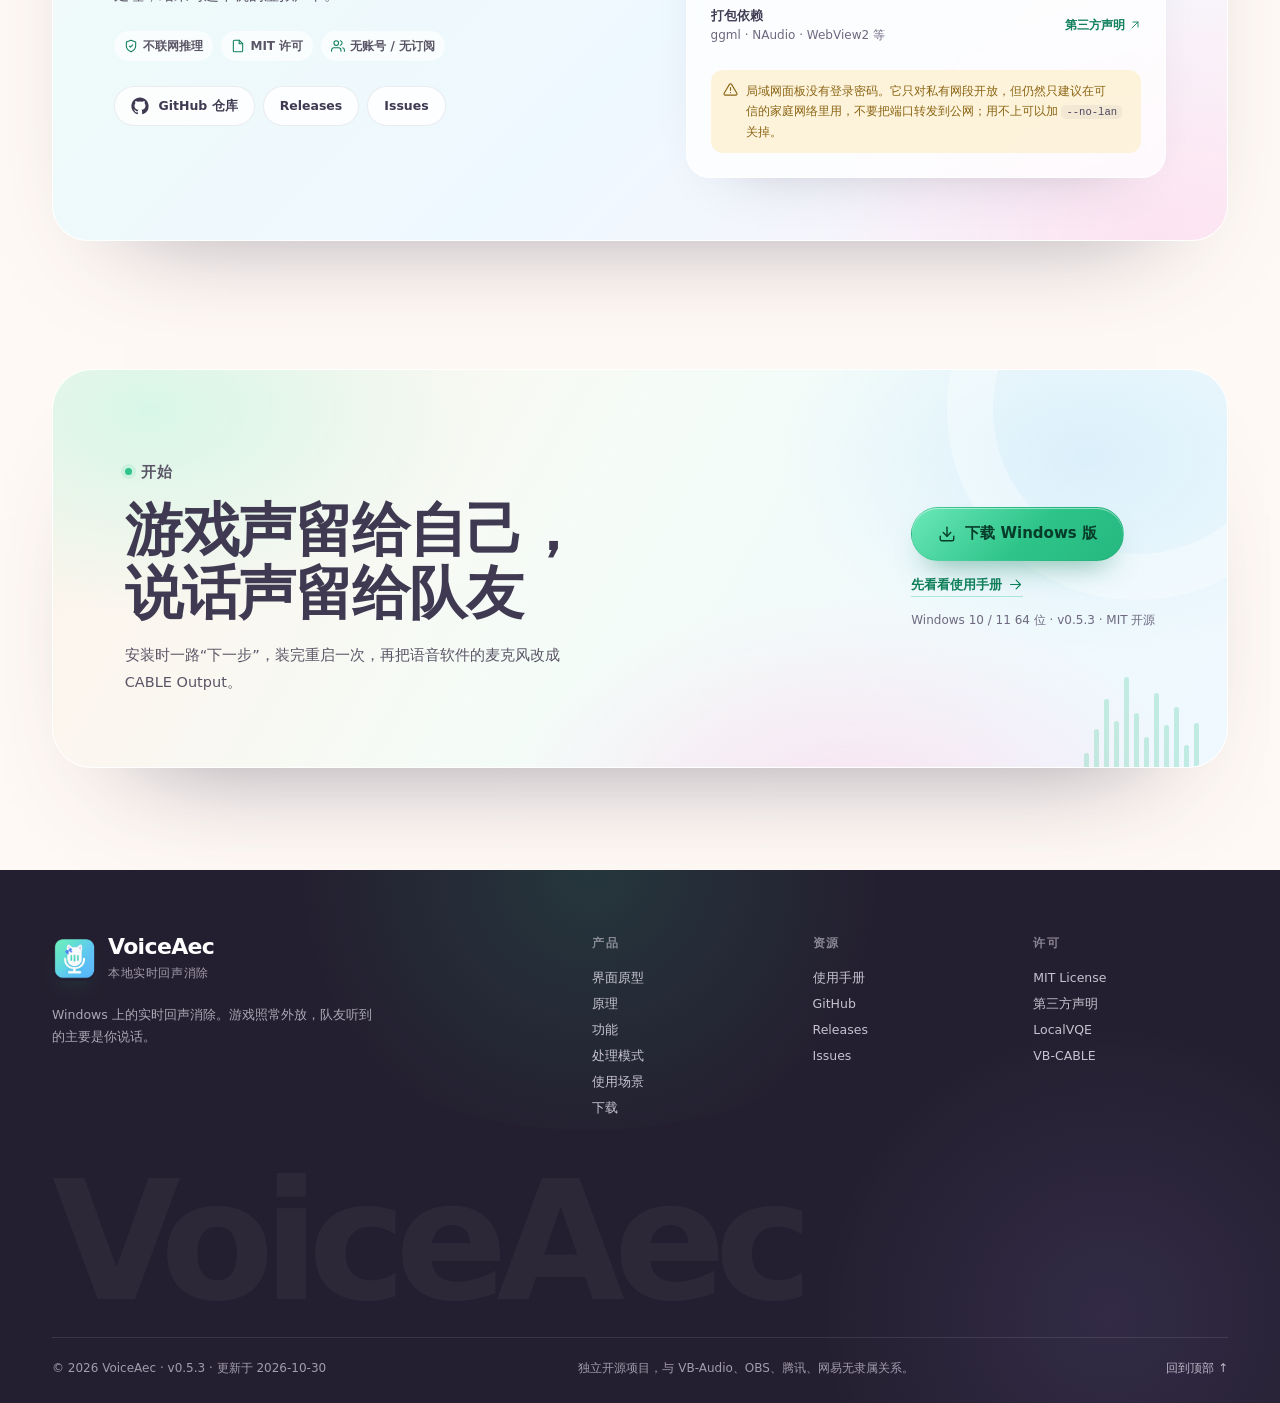
==== commit ebcb5433: "release: v0.5.3 (docs & packaging update) - rebuild README homepage content for v0.5.3 and add relea" ====
--- a/docs/index.html
+++ b/docs/index.html
@@ -4,7 +4,7 @@
   <meta charset="utf-8">
   <meta name="viewport" content="width=device-width, initial-scale=1">
   <title>VoiceAec · Windows 实时回声消除，不戴耳机也能开黑</title>
-  <meta name="description" content="VoiceAec 是 Windows 上的实时回声消除工具：游戏照常外放，它在本机把音箱的声音从麦克风里减掉，队友听到的主要是你说话。免费开源，v0.5.2。">
+  <meta name="description" content="VoiceAec 是 Windows 上的实时回声消除工具：游戏照常外放，它在本机把音箱的声音从麦克风里减掉，队友听到的主要是你说话。免费开源，v0.5.3。">
   <meta name="theme-color" content="#fff9f5">
   <meta name="color-scheme" content="light">
   <link rel="canonical" href="https://voiceaec.lsjx.xyz/">
@@ -15,7 +15,7 @@
   <meta property="og:site_name" content="VoiceAec">
   <meta property="og:locale" content="zh_CN">
   <meta property="og:title" content="VoiceAec · 不戴耳机，也能好好开黑">
-  <meta property="og:description" content="游戏照常外放，VoiceAec 在本机实时把音箱的声音从麦克风里减掉。Windows 10/11 · v0.5.2 · MIT 开源。">
+  <meta property="og:description" content="游戏照常外放，VoiceAec 在本机实时把音箱的声音从麦克风里减掉。Windows 10/11 · v0.5.3 · MIT 开源。">
   <meta property="og:image" content="https://voiceaec.lsjx.xyz/images/og-cover-site.png">
   <meta property="og:image:width" content="1200">
   <meta property="og:image:height" content="630">
@@ -35,7 +35,7 @@
     "description": "Windows 上的本地实时回声消除工具。麦克风与扬声器回采进入本机神经网络，处理后的声音输出到 VB-CABLE。",
     "url": "https://voiceaec.lsjx.xyz/",
     "downloadUrl": "https://github.com/384615666/VoiceAec/releases/latest",
-    "softwareVersion": "0.5.2",
+    "softwareVersion": "0.5.3",
     "operatingSystem": "Windows 10, Windows 11",
     "applicationCategory": "MultimediaApplication",
     "offers": {
@@ -91,7 +91,7 @@
     <a class="brand" href="#top" aria-label="VoiceAec 首页">
       <img src="images/icon-256.png" alt="" width="36" height="36" loading="eager">
       <span class="brand-name">VoiceAec</span>
-      <span class="brand-version">v0.5.2</span>
+      <span class="brand-version">v0.5.3</span>
     </a>
 
     <nav class="nav-menu" id="navMenu" aria-label="主导航">
@@ -130,7 +130,7 @@
   <!-- HERO -->
   <section class="hero" id="top">
     <div class="wrap hero-copy">
-      <p class="eyebrow hero-eyebrow"><span class="live-dot" aria-hidden="true"></span>Windows 10 / 11 · v0.5.2 · 免费开源</p>
+      <p class="eyebrow hero-eyebrow"><span class="live-dot" aria-hidden="true"></span>Windows 10 / 11 · v0.5.3 · 免费开源</p>
       <h1>
         <span class="h1-line">不戴耳机，</span>
         <span class="h1-line h1-accent">也能好好开黑</span>
@@ -646,7 +646,7 @@
       <div class="section-head" data-reveal>
         <div>
           <p class="eyebrow">下载</p>
-          <h2>下载 VoiceAec v0.5.2</h2>
+          <h2>下载 VoiceAec v0.5.3</h2>
         </div>
         <p class="lead">Windows 10 / 11 64 位。运行时和模型都打包好了，不用另装 .NET。</p>
       </div>
@@ -669,13 +669,13 @@
           </ul>
           <div class="download-bottom">
             <div class="download-actions">
-              <a class="btn btn-primary btn-lg" href="https://github.com/384615666/VoiceAec/releases/download/v0.5.2/VoiceAec-v0.5.2-setup-x64.exe" target="_blank" rel="noopener">
+              <a class="btn btn-primary btn-lg" href="https://github.com/384615666/VoiceAec/releases/download/v0.5.3/VoiceAec-v0.5.3-setup-x64.exe" target="_blank" rel="noopener">
                 下载安装版
                 <svg class="icon" aria-hidden="true"><use href="#i-download"/></svg>
               </a>
               <span class="download-note">装完记得重启，CABLE 设备才会出现。</span>
             </div>
-            <code class="file-name">VoiceAec-v0.5.2-setup-x64.exe</code>
+            <code class="file-name">VoiceAec-v0.5.3-setup-x64.exe</code>
           </div>
         </article>
 
@@ -697,11 +697,11 @@
               <div><strong>解压后的文件夹</strong><span>VoiceAec.exe · models · voiceaec.json</span></div>
             </div>
             <div class="download-bottom">
-              <a class="btn btn-soft download-secondary" href="https://github.com/384615666/VoiceAec/releases/download/v0.5.2/VoiceAec-v0.5.2-win-x64.zip" target="_blank" rel="noopener">
+              <a class="btn btn-soft download-secondary" href="https://github.com/384615666/VoiceAec/releases/download/v0.5.3/VoiceAec-v0.5.3-win-x64.zip" target="_blank" rel="noopener">
                 下载便携版
                 <svg class="icon" aria-hidden="true"><use href="#i-download"/></svg>
               </a>
-              <code class="file-name">VoiceAec-v0.5.2-win-x64.zip</code>
+              <code class="file-name">VoiceAec-v0.5.3-win-x64.zip</code>
             </div>
           </article>
         </div>
@@ -717,34 +717,34 @@
             <p>两个版本功能一样，不要同时运行。不支持 32 位系统、macOS 和 Linux。</p>
         </div>
 
-      <p class="fine-print download-fallback">点了没反应？到 <a href="https://github.com/384615666/VoiceAec/releases/tag/v0.5.2" target="_blank" rel="noopener">v0.5.2 Release 页</a> 手动下载。</p>
+      <p class="fine-print download-fallback">点了没反应？到 <a href="https://github.com/384615666/VoiceAec/releases/tag/v0.5.3" target="_blank" rel="noopener">v0.5.3 Release 页</a> 手动下载。</p>
 
       <details class="sha-panel" data-reveal>
         <summary>
           <span class="sha-title"><svg class="icon" aria-hidden="true"><use href="#i-shield"/></svg>校验下载</span>
-          <span class="sha-meta">SHA256 · v0.5.2</span>
+          <span class="sha-meta">SHA256 · v0.5.3</span>
           <svg class="icon sha-chevron" aria-hidden="true"><use href="#i-chevron-down"/></svg>
         </summary>
         <div class="sha-body">
           <div class="sha-row">
             <div>
               <b>安装版</b>
-              <code>821FAC1DCEE576A9AF8E6A164B6D5E81E036A34A769BBD52914F6ECBA1A5D654</code>
-            </div>
-            <button class="copy-btn" type="button" data-copy="821FAC1DCEE576A9AF8E6A164B6D5E81E036A34A769BBD52914F6ECBA1A5D654" aria-label="复制安装版 SHA256">
+              <code>3D640CFC33684246BDE4FE78E3EDBB7F0997D75573D431142DE60B64F88885B9</code>
+            </div>
+            <button class="copy-btn" type="button" data-copy="3D640CFC33684246BDE4FE78E3EDBB7F0997D75573D431142DE60B64F88885B9" aria-label="复制安装版 SHA256">
               <svg class="icon" aria-hidden="true"><use href="#i-copy"/></svg><span class="copy-label">复制</span>
             </button>
           </div>
           <div class="sha-row">
             <div>
               <b>便携版</b>
-              <code>59F0E9CD3AE93AEAE8B8DB569A26C03BA2EB63C8AFB8701A2D805911EDBDFF2F</code>
-            </div>
-            <button class="copy-btn" type="button" data-copy="59F0E9CD3AE93AEAE8B8DB569A26C03BA2EB63C8AFB8701A2D805911EDBDFF2F" aria-label="复制便携版 SHA256">
+              <code>71624F240B0B7AD8D6F52D83304C90FA9F22731FCB270ADE29AD4C2837A92A60</code>
+            </div>
+            <button class="copy-btn" type="button" data-copy="71624F240B0B7AD8D6F52D83304C90FA9F22731FCB270ADE29AD4C2837A92A60" aria-label="复制便携版 SHA256">
               <svg class="icon" aria-hidden="true"><use href="#i-copy"/></svg><span class="copy-label">复制</span>
             </button>
           </div>
-          <p class="sha-note">安装包没有商业代码签名，SmartScreen 可能提示“未知发布者”。先核对文件名和 SHA256，再点“更多信息 → 仍要运行”。这里的校验值只对应 v0.5.2，更新的版本以对应 Release 页为准。</p>
+          <p class="sha-note">安装包没有商业代码签名，SmartScreen 可能提示“未知发布者”。先核对文件名和 SHA256，再点“更多信息 → 仍要运行”。这里的校验值只对应 v0.5.3，更新的版本以对应 Release 页为准。</p>
         </div>
       </details>
     </div>
@@ -938,7 +938,7 @@
             先看看使用手册
             <svg class="icon" aria-hidden="true"><use href="#i-arrow-right"/></svg>
           </a>
-          <span class="cta-note">Windows 10 / 11 64 位 · v0.5.2 · MIT 开源</span>
+          <span class="cta-note">Windows 10 / 11 64 位 · v0.5.3 · MIT 开源</span>
         </div>
         <div class="cta-wave" aria-hidden="true"><i></i><i></i><i></i><i></i><i></i><i></i><i></i><i></i><i></i><i></i><i></i><i></i></div>
       </div>
@@ -991,7 +991,7 @@
     <p class="footer-wordmark" aria-hidden="true">VoiceAec</p>
 
     <div class="footer-bottom">
-      <p>© 2026 VoiceAec · v0.5.2 · 更新于 2026-10-27</p>
+      <p>© 2026 VoiceAec · v0.5.3 · 更新于 2026-10-30</p>
       <p>独立开源项目，与 VB-Audio、OBS、腾讯、网易无隶属关系。</p>
       <a href="#top">回到顶部 ↑</a>
     </div>
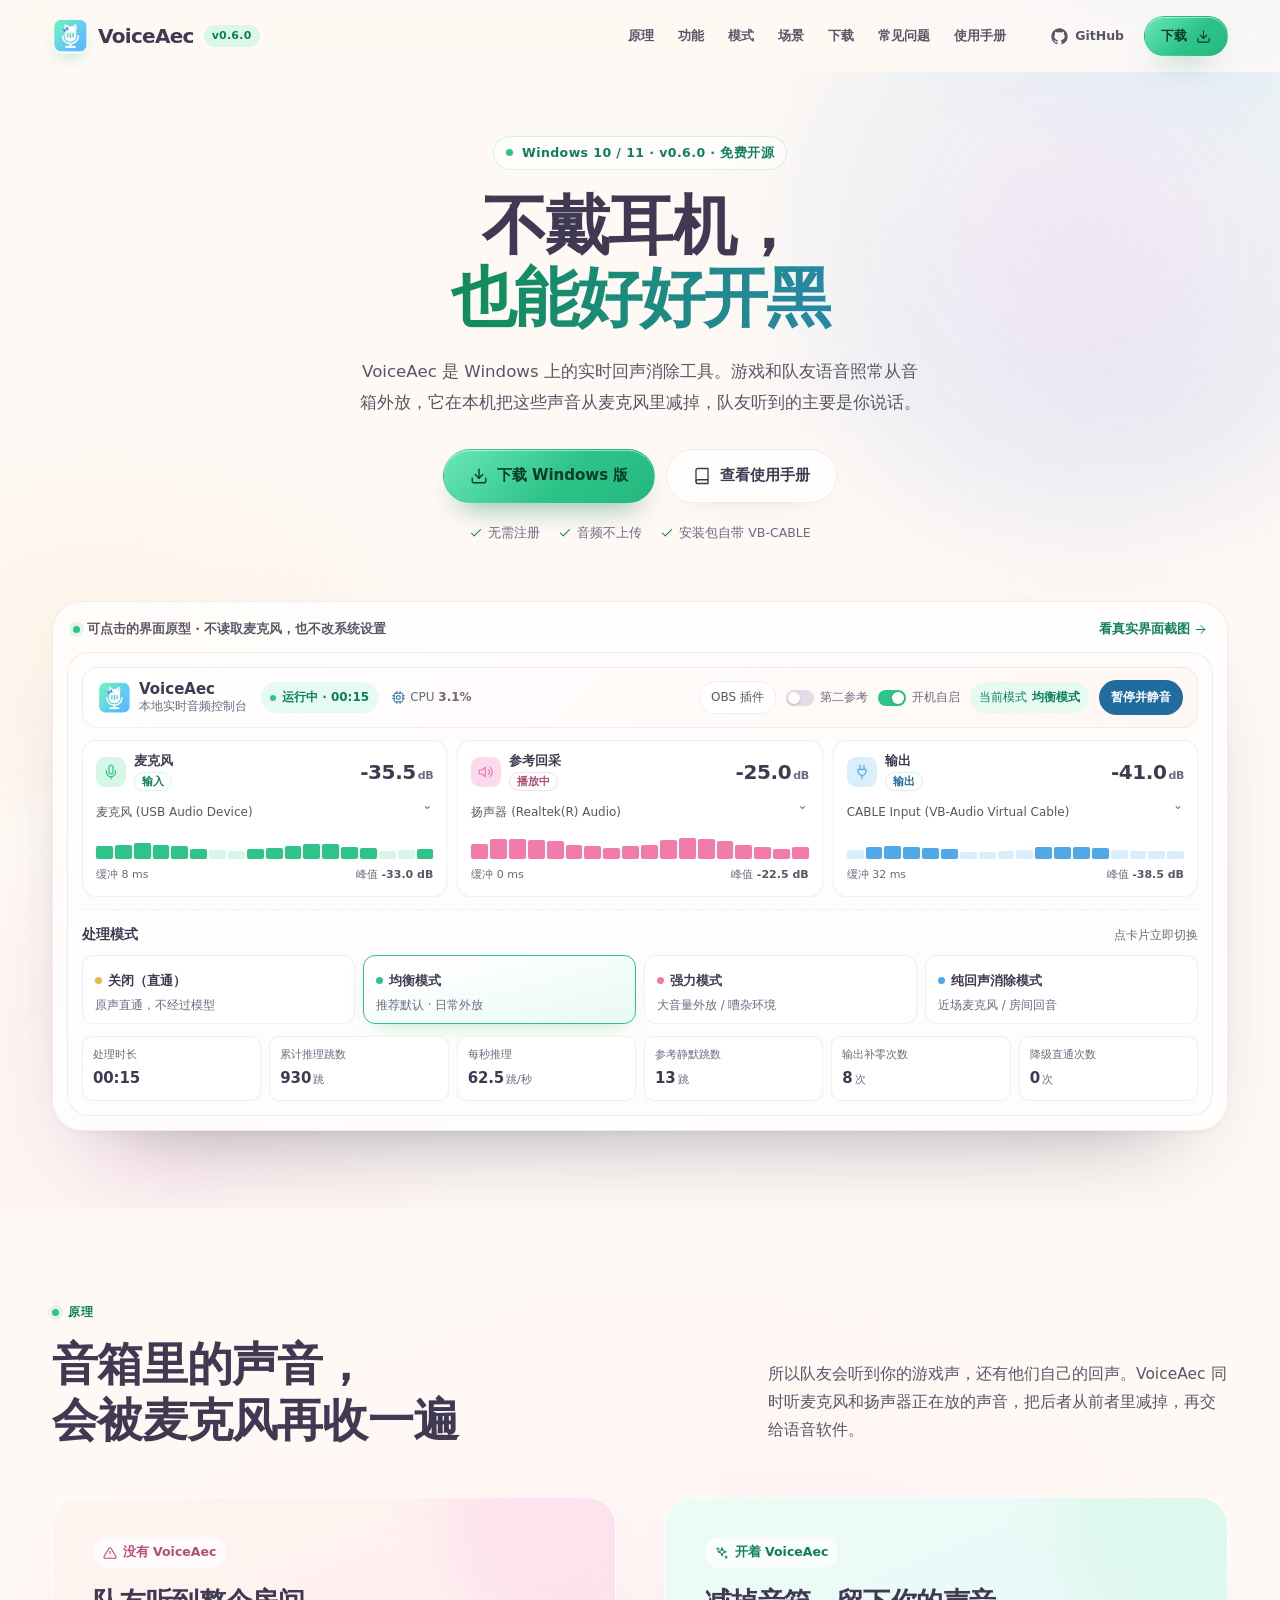
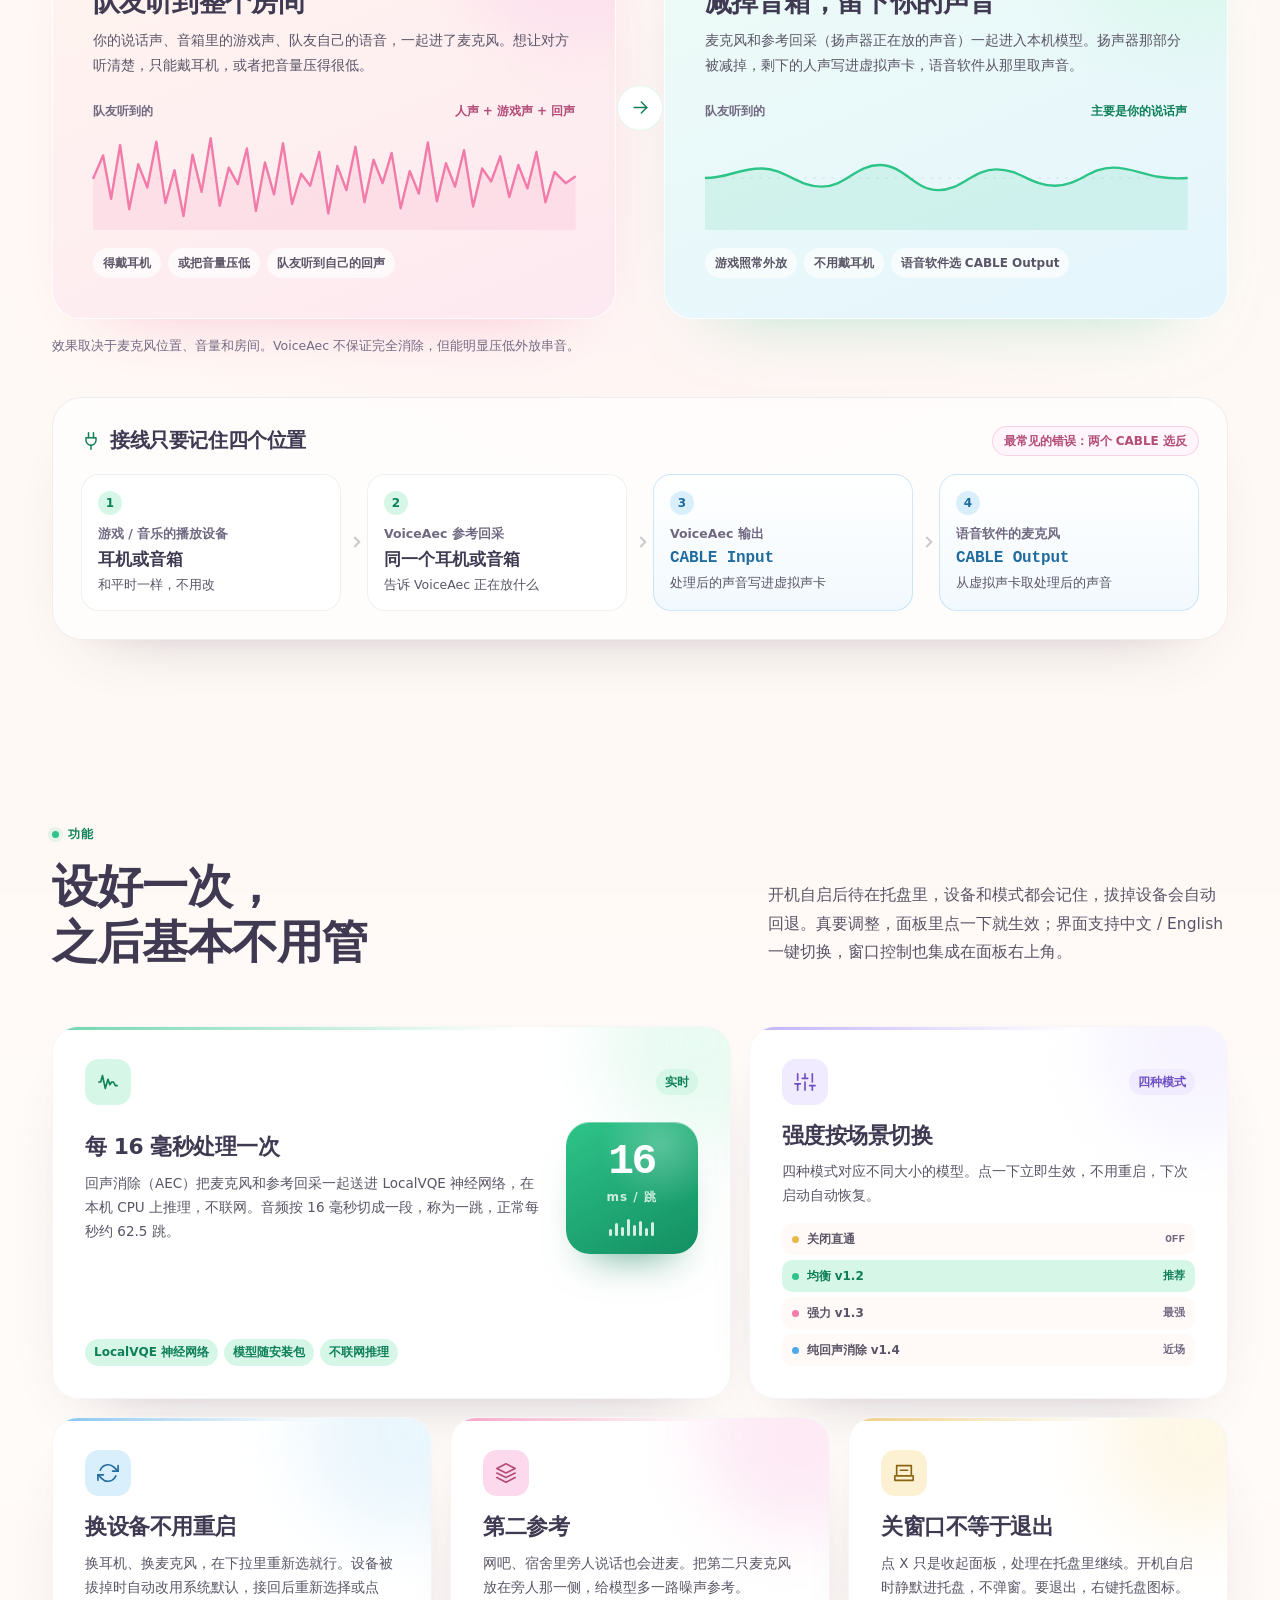
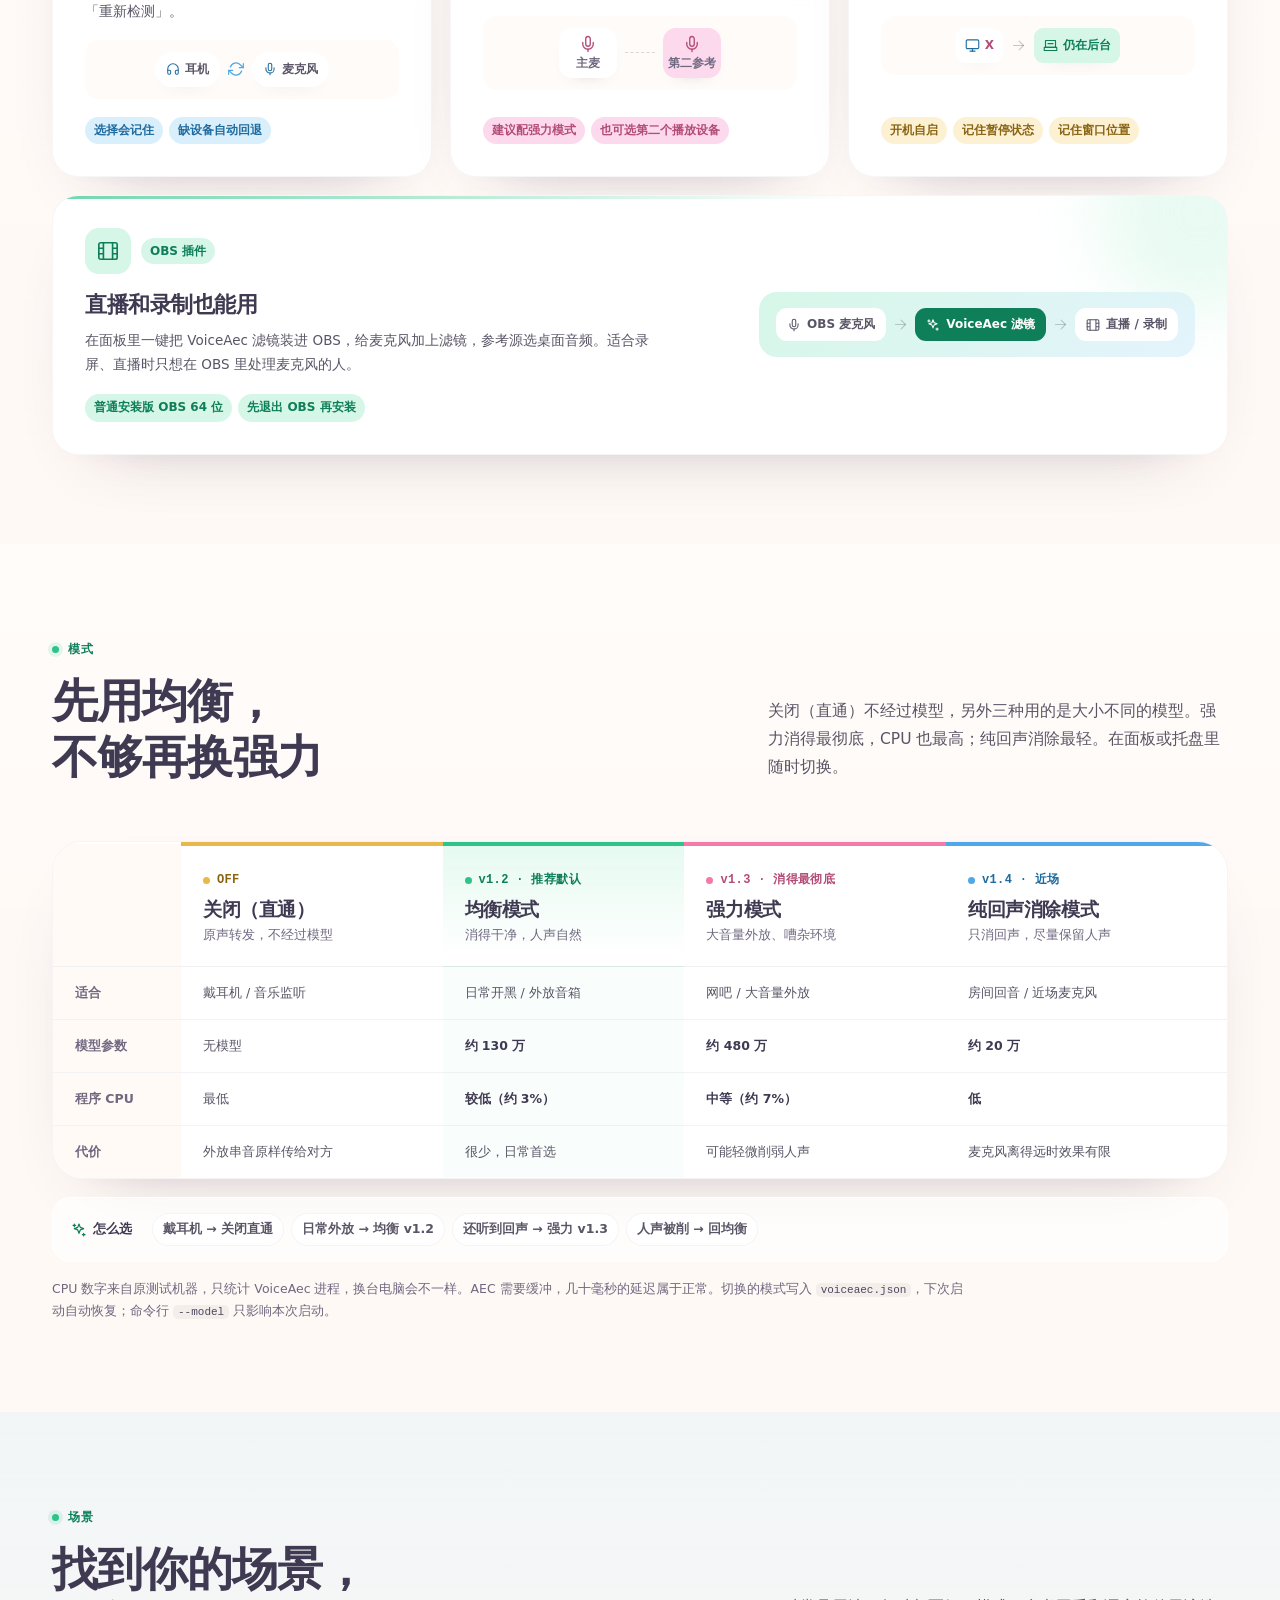
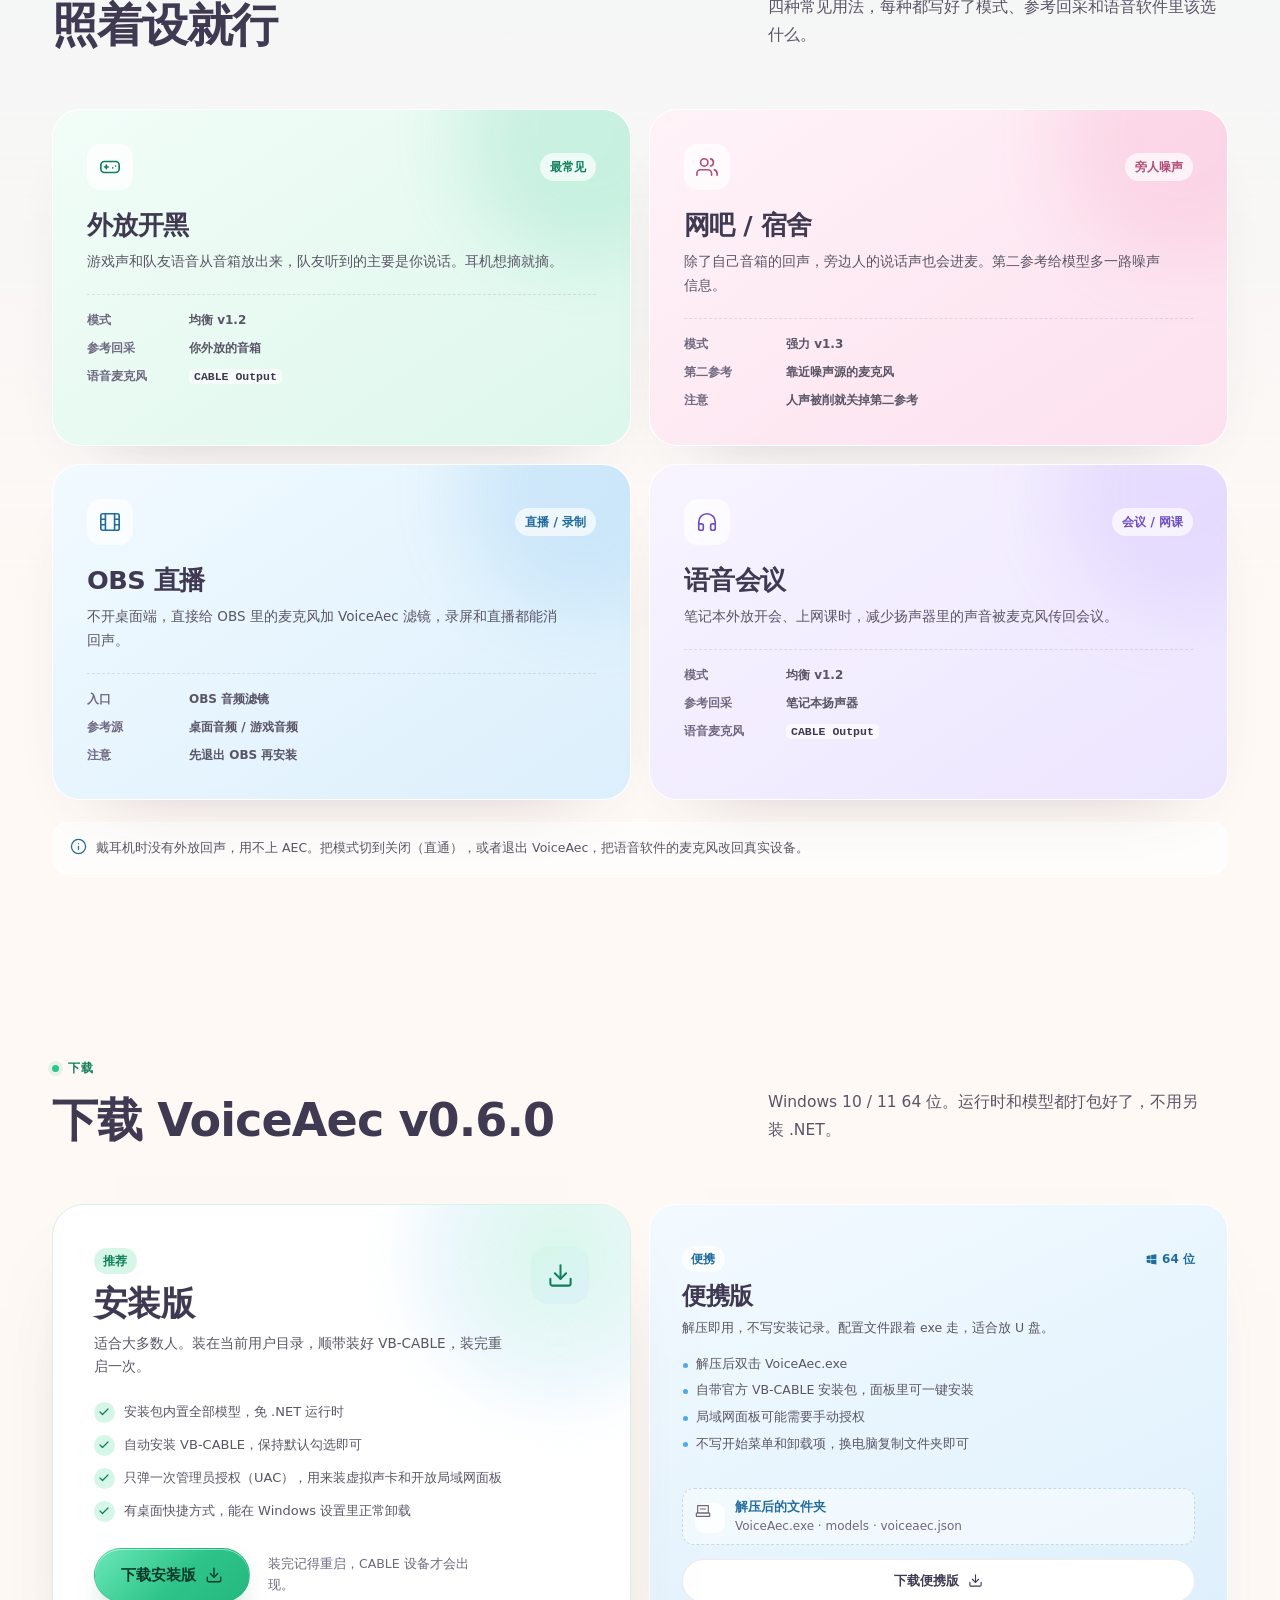
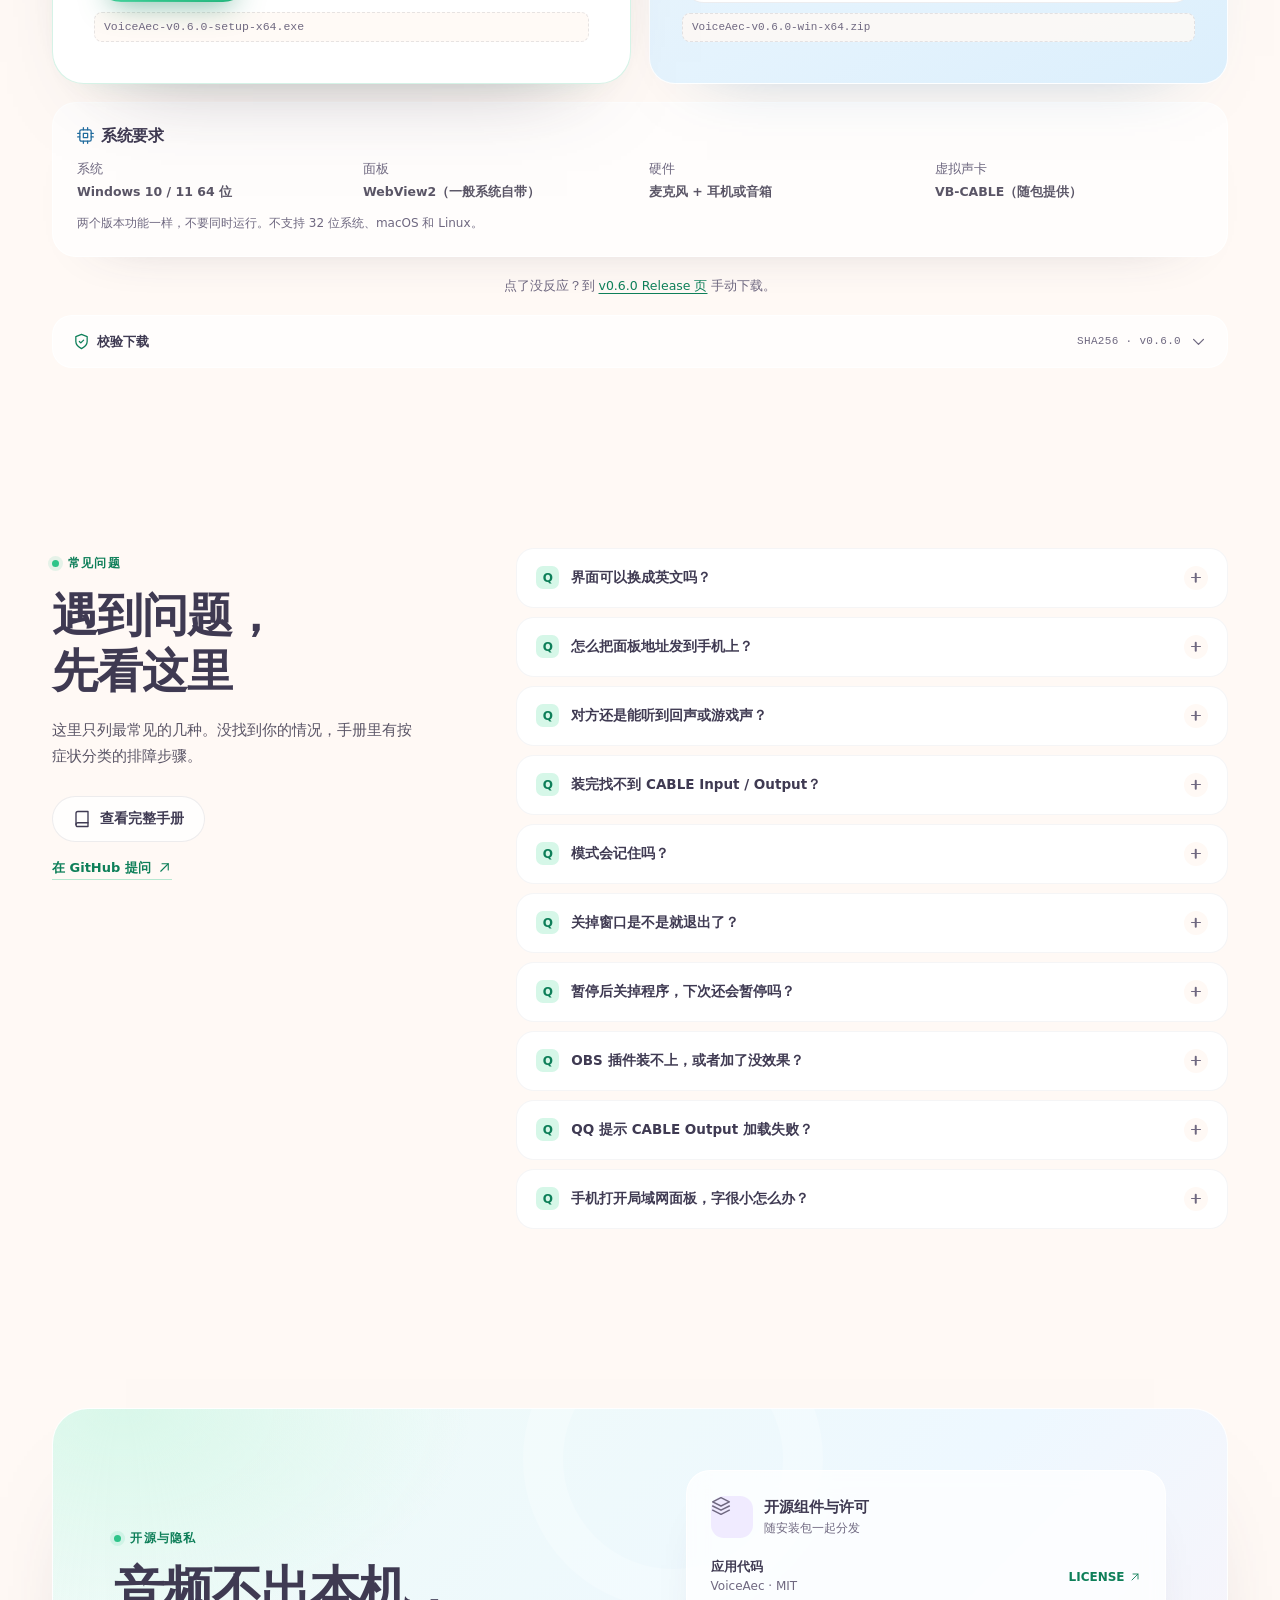
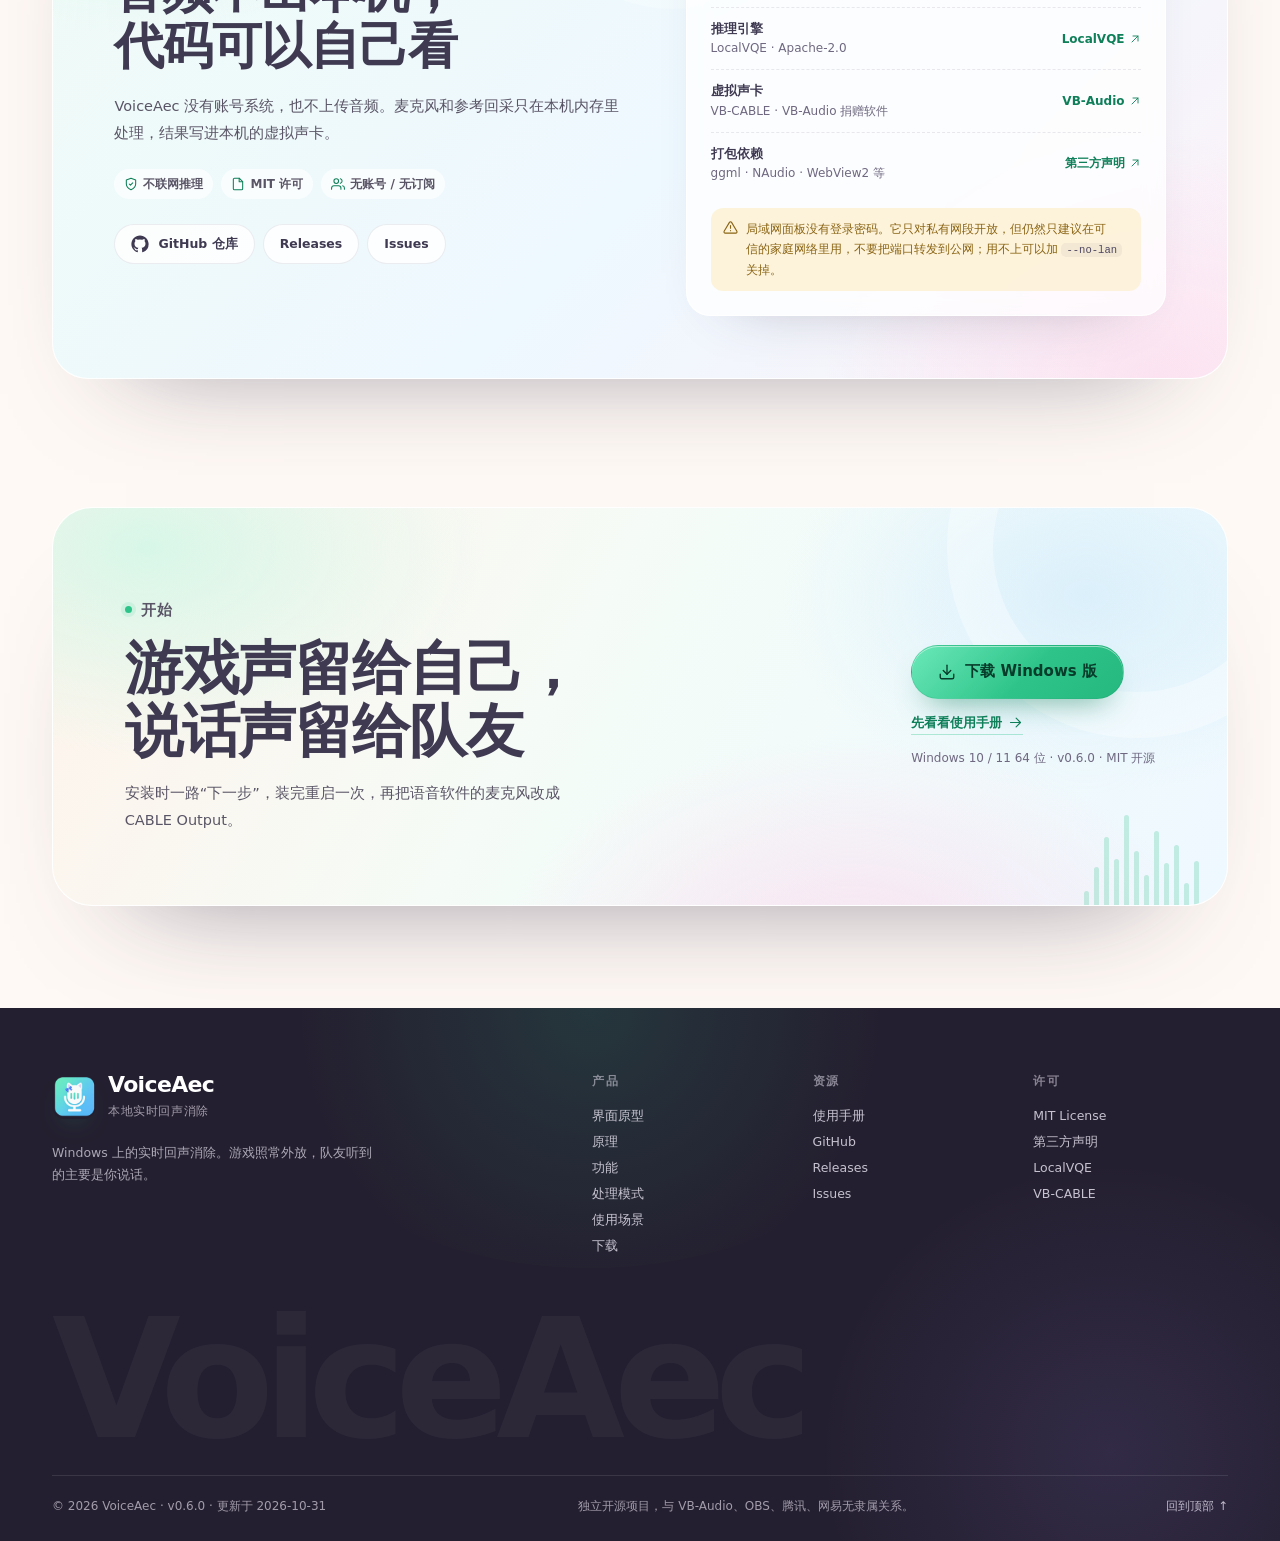
==== commit 28e0fcaf: "release: v0.6.0 bilingual UI, frameless window & English cover - Chinese/English interface switch in" ====
--- a/docs/index.html
+++ b/docs/index.html
@@ -4,7 +4,7 @@
   <meta charset="utf-8">
   <meta name="viewport" content="width=device-width, initial-scale=1">
   <title>VoiceAec · Windows 实时回声消除，不戴耳机也能开黑</title>
-  <meta name="description" content="VoiceAec 是 Windows 上的实时回声消除工具：游戏照常外放，它在本机把音箱的声音从麦克风里减掉，队友听到的主要是你说话。免费开源，v0.5.3。">
+  <meta name="description" content="VoiceAec 是 Windows 上的实时回声消除工具：游戏照常外放，它在本机把音箱的声音从麦克风里减掉，队友听到的主要是你说话。免费开源，v0.6.0。">
   <meta name="theme-color" content="#fff9f5">
   <meta name="color-scheme" content="light">
   <link rel="canonical" href="https://voiceaec.lsjx.xyz/">
@@ -15,7 +15,7 @@
   <meta property="og:site_name" content="VoiceAec">
   <meta property="og:locale" content="zh_CN">
   <meta property="og:title" content="VoiceAec · 不戴耳机，也能好好开黑">
-  <meta property="og:description" content="游戏照常外放，VoiceAec 在本机实时把音箱的声音从麦克风里减掉。Windows 10/11 · v0.5.3 · MIT 开源。">
+  <meta property="og:description" content="游戏照常外放，VoiceAec 在本机实时把音箱的声音从麦克风里减掉。Windows 10/11 · v0.6.0 · MIT 开源。">
   <meta property="og:image" content="https://voiceaec.lsjx.xyz/images/og-cover-site.png">
   <meta property="og:image:width" content="1200">
   <meta property="og:image:height" content="630">
@@ -35,7 +35,7 @@
     "description": "Windows 上的本地实时回声消除工具。麦克风与扬声器回采进入本机神经网络，处理后的声音输出到 VB-CABLE。",
     "url": "https://voiceaec.lsjx.xyz/",
     "downloadUrl": "https://github.com/384615666/VoiceAec/releases/latest",
-    "softwareVersion": "0.5.3",
+    "softwareVersion": "0.6.0",
     "operatingSystem": "Windows 10, Windows 11",
     "applicationCategory": "MultimediaApplication",
     "offers": {
@@ -91,7 +91,7 @@
     <a class="brand" href="#top" aria-label="VoiceAec 首页">
       <img src="images/icon-256.png" alt="" width="36" height="36" loading="eager">
       <span class="brand-name">VoiceAec</span>
-      <span class="brand-version">v0.5.3</span>
+      <span class="brand-version">v0.6.0</span>
     </a>
 
     <nav class="nav-menu" id="navMenu" aria-label="主导航">
@@ -130,7 +130,7 @@
   <!-- HERO -->
   <section class="hero" id="top">
     <div class="wrap hero-copy">
-      <p class="eyebrow hero-eyebrow"><span class="live-dot" aria-hidden="true"></span>Windows 10 / 11 · v0.5.3 · 免费开源</p>
+      <p class="eyebrow hero-eyebrow"><span class="live-dot" aria-hidden="true"></span>Windows 10 / 11 · v0.6.0 · 免费开源</p>
       <h1>
         <span class="h1-line">不戴耳机，</span>
         <span class="h1-line h1-accent">也能好好开黑</span>
@@ -371,7 +371,7 @@
           <p class="eyebrow">功能</p>
           <h2>设好一次，<br>之后基本不用管</h2>
         </div>
-        <p class="lead">开机自启后待在托盘里，设备和模式都会记住，拔掉设备会自动回退。真要调整，面板里点一下就生效。</p>
+        <p class="lead">开机自启后待在托盘里，设备和模式都会记住，拔掉设备会自动回退。真要调整，面板里点一下就生效；界面支持中文 / English 一键切换，窗口控制也集成在面板右上角。</p>
       </div>
 
       <div class="bento">
@@ -646,7 +646,7 @@
       <div class="section-head" data-reveal>
         <div>
           <p class="eyebrow">下载</p>
-          <h2>下载 VoiceAec v0.5.3</h2>
+          <h2>下载 VoiceAec v0.6.0</h2>
         </div>
         <p class="lead">Windows 10 / 11 64 位。运行时和模型都打包好了，不用另装 .NET。</p>
       </div>
@@ -669,13 +669,13 @@
           </ul>
           <div class="download-bottom">
             <div class="download-actions">
-              <a class="btn btn-primary btn-lg" href="https://github.com/384615666/VoiceAec/releases/download/v0.5.3/VoiceAec-v0.5.3-setup-x64.exe" target="_blank" rel="noopener">
+              <a class="btn btn-primary btn-lg" href="https://github.com/384615666/VoiceAec/releases/download/v0.6.0/VoiceAec-v0.6.0-setup-x64.exe" target="_blank" rel="noopener">
                 下载安装版
                 <svg class="icon" aria-hidden="true"><use href="#i-download"/></svg>
               </a>
               <span class="download-note">装完记得重启，CABLE 设备才会出现。</span>
             </div>
-            <code class="file-name">VoiceAec-v0.5.3-setup-x64.exe</code>
+            <code class="file-name">VoiceAec-v0.6.0-setup-x64.exe</code>
           </div>
         </article>
 
@@ -697,11 +697,11 @@
               <div><strong>解压后的文件夹</strong><span>VoiceAec.exe · models · voiceaec.json</span></div>
             </div>
             <div class="download-bottom">
-              <a class="btn btn-soft download-secondary" href="https://github.com/384615666/VoiceAec/releases/download/v0.5.3/VoiceAec-v0.5.3-win-x64.zip" target="_blank" rel="noopener">
+              <a class="btn btn-soft download-secondary" href="https://github.com/384615666/VoiceAec/releases/download/v0.6.0/VoiceAec-v0.6.0-win-x64.zip" target="_blank" rel="noopener">
                 下载便携版
                 <svg class="icon" aria-hidden="true"><use href="#i-download"/></svg>
               </a>
-              <code class="file-name">VoiceAec-v0.5.3-win-x64.zip</code>
+              <code class="file-name">VoiceAec-v0.6.0-win-x64.zip</code>
             </div>
           </article>
         </div>
@@ -717,34 +717,34 @@
             <p>两个版本功能一样，不要同时运行。不支持 32 位系统、macOS 和 Linux。</p>
         </div>
 
-      <p class="fine-print download-fallback">点了没反应？到 <a href="https://github.com/384615666/VoiceAec/releases/tag/v0.5.3" target="_blank" rel="noopener">v0.5.3 Release 页</a> 手动下载。</p>
+      <p class="fine-print download-fallback">点了没反应？到 <a href="https://github.com/384615666/VoiceAec/releases/tag/v0.6.0" target="_blank" rel="noopener">v0.6.0 Release 页</a> 手动下载。</p>
 
       <details class="sha-panel" data-reveal>
         <summary>
           <span class="sha-title"><svg class="icon" aria-hidden="true"><use href="#i-shield"/></svg>校验下载</span>
-          <span class="sha-meta">SHA256 · v0.5.3</span>
+          <span class="sha-meta">SHA256 · v0.6.0</span>
           <svg class="icon sha-chevron" aria-hidden="true"><use href="#i-chevron-down"/></svg>
         </summary>
         <div class="sha-body">
           <div class="sha-row">
             <div>
               <b>安装版</b>
-              <code>3D640CFC33684246BDE4FE78E3EDBB7F0997D75573D431142DE60B64F88885B9</code>
-            </div>
-            <button class="copy-btn" type="button" data-copy="3D640CFC33684246BDE4FE78E3EDBB7F0997D75573D431142DE60B64F88885B9" aria-label="复制安装版 SHA256">
+              <code>0A91CA6B6E4D03A14E6D3D06E370A3A06199A927C92EEFBE9888226568C65E5B</code>
+            </div>
+            <button class="copy-btn" type="button" data-copy="0A91CA6B6E4D03A14E6D3D06E370A3A06199A927C92EEFBE9888226568C65E5B" aria-label="复制安装版 SHA256">
               <svg class="icon" aria-hidden="true"><use href="#i-copy"/></svg><span class="copy-label">复制</span>
             </button>
           </div>
           <div class="sha-row">
             <div>
               <b>便携版</b>
-              <code>71624F240B0B7AD8D6F52D83304C90FA9F22731FCB270ADE29AD4C2837A92A60</code>
-            </div>
-            <button class="copy-btn" type="button" data-copy="71624F240B0B7AD8D6F52D83304C90FA9F22731FCB270ADE29AD4C2837A92A60" aria-label="复制便携版 SHA256">
+              <code>56F02D0158703BE56812483879FA8C5624CE11CA5CE7823CF30D10558DDB3A7F</code>
+            </div>
+            <button class="copy-btn" type="button" data-copy="56F02D0158703BE56812483879FA8C5624CE11CA5CE7823CF30D10558DDB3A7F" aria-label="复制便携版 SHA256">
               <svg class="icon" aria-hidden="true"><use href="#i-copy"/></svg><span class="copy-label">复制</span>
             </button>
           </div>
-          <p class="sha-note">安装包没有商业代码签名，SmartScreen 可能提示“未知发布者”。先核对文件名和 SHA256，再点“更多信息 → 仍要运行”。这里的校验值只对应 v0.5.3，更新的版本以对应 Release 页为准。</p>
+          <p class="sha-note">安装包没有商业代码签名，SmartScreen 可能提示“未知发布者”。先核对文件名和 SHA256，再点“更多信息 → 仍要运行”。这里的校验值只对应 v0.6.0，更新的版本以对应 Release 页为准。</p>
         </div>
       </details>
     </div>
@@ -770,6 +770,29 @@
       </div>
 
       <div class="faq-list" data-reveal>
+
+        <details class="faq-item">
+          <summary>
+            <span class="faq-q" aria-hidden="true">Q</span>
+            <span>界面可以换成英文吗？</span>
+            <span class="faq-toggle" aria-hidden="true"></span>
+          </summary>
+          <div class="faq-answer">
+            <p>可以。打开面板左上角的「关于」，点右上角「关闭」旁边的 <strong>EN</strong> 就切到英文；英文界面里同一位置显示「中文」，点回去即可。面板、托盘菜单和提示会一起切换，选择会记住。中文手册和官网目前只有中文版。</p>
+          </div>
+        </details>
+
+        <details class="faq-item">
+          <summary>
+            <span class="faq-q" aria-hidden="true">Q</span>
+            <span>怎么把面板地址发到手机上？</span>
+            <span class="faq-toggle" aria-hidden="true"></span>
+          </summary>
+          <div class="faq-answer">
+            <p>打开「关于」，里面会显示一个 <code>http://192.168.x.x:8765/</code> 的局域网地址。点一下地址就会复制到剪贴板，粘贴到手机浏览器即可打开同一个面板；手机和电脑要在同一 Wi-Fi，面板没有密码，只给可信网络用。</p>
+          </div>
+        </details>
+
         <details class="faq-item">
           <summary>
             <span class="faq-q" aria-hidden="true">Q</span>
@@ -938,7 +961,7 @@
             先看看使用手册
             <svg class="icon" aria-hidden="true"><use href="#i-arrow-right"/></svg>
           </a>
-          <span class="cta-note">Windows 10 / 11 64 位 · v0.5.3 · MIT 开源</span>
+          <span class="cta-note">Windows 10 / 11 64 位 · v0.6.0 · MIT 开源</span>
         </div>
         <div class="cta-wave" aria-hidden="true"><i></i><i></i><i></i><i></i><i></i><i></i><i></i><i></i><i></i><i></i><i></i><i></i></div>
       </div>
@@ -991,7 +1014,7 @@
     <p class="footer-wordmark" aria-hidden="true">VoiceAec</p>
 
     <div class="footer-bottom">
-      <p>© 2026 VoiceAec · v0.5.3 · 更新于 2026-10-30</p>
+      <p>© 2026 VoiceAec · v0.6.0 · 更新于 2026-10-31</p>
       <p>独立开源项目，与 VB-Audio、OBS、腾讯、网易无隶属关系。</p>
       <a href="#top">回到顶部 ↑</a>
     </div>
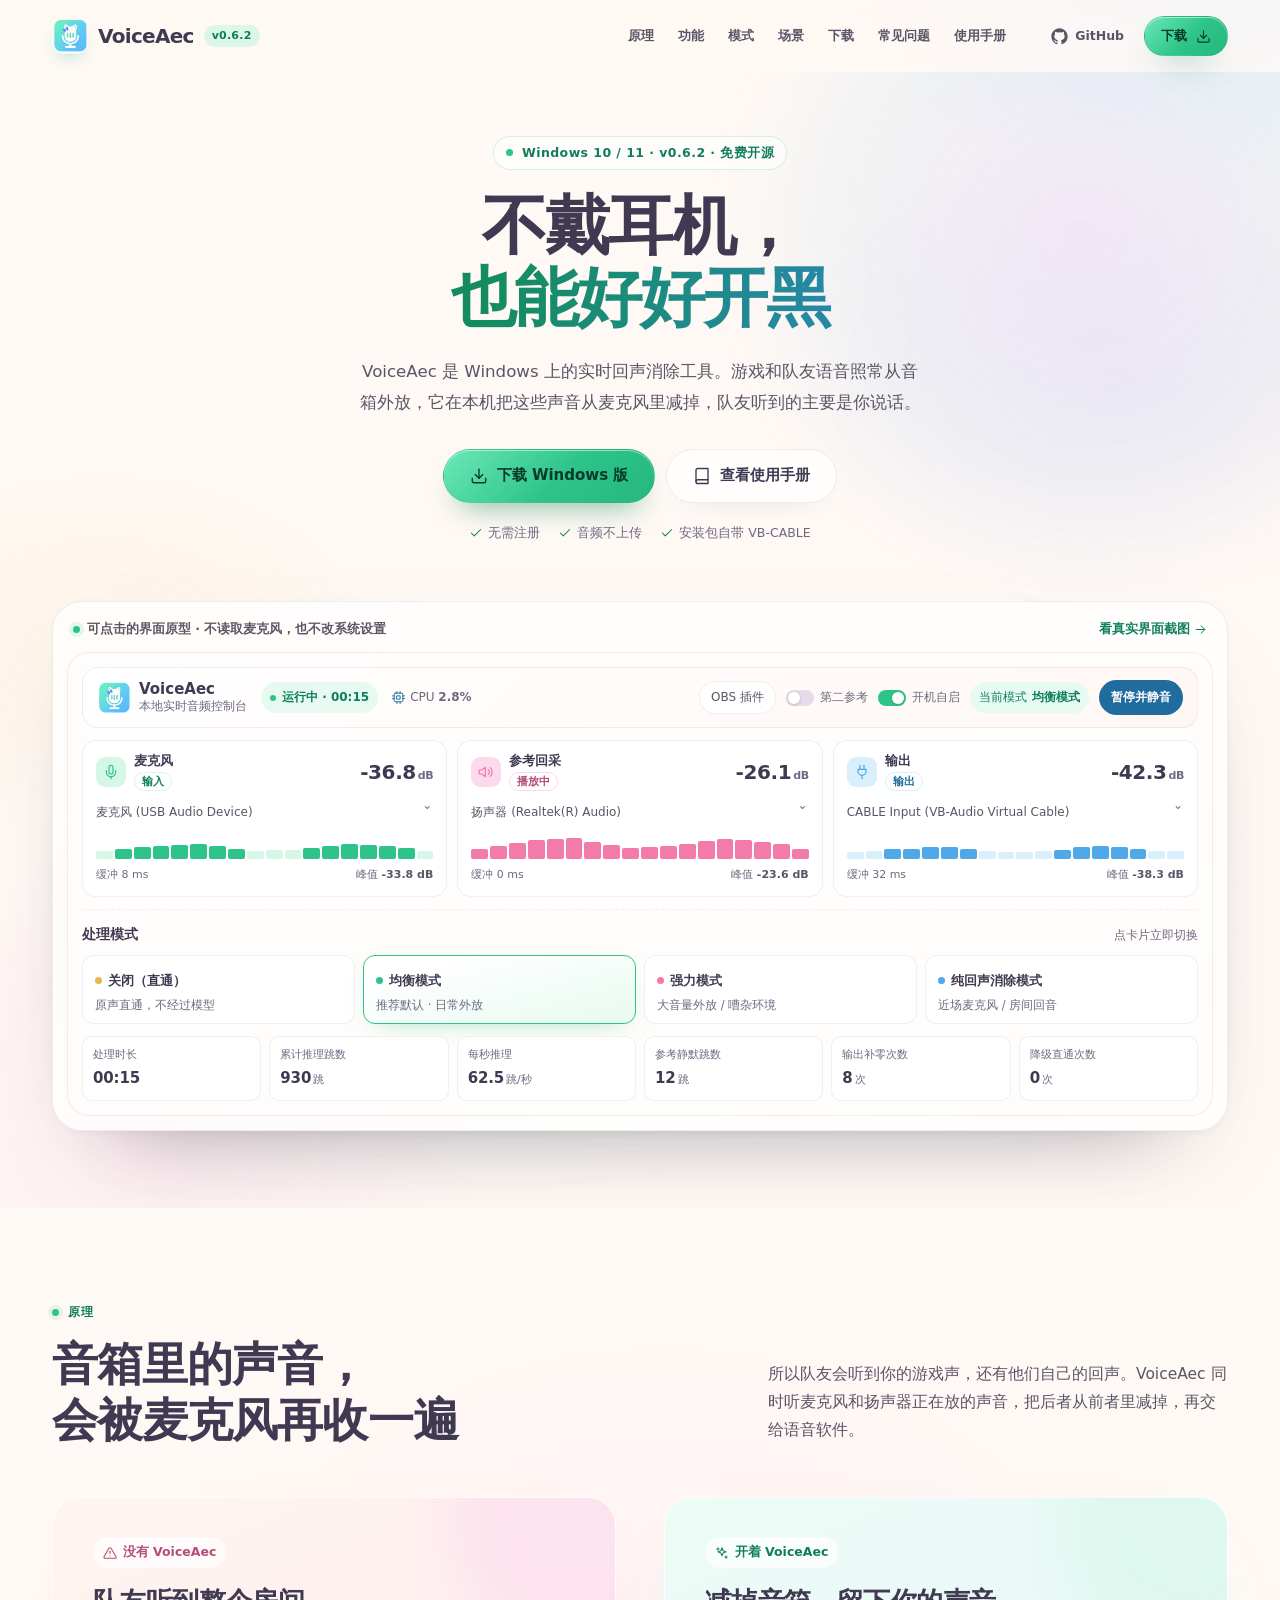
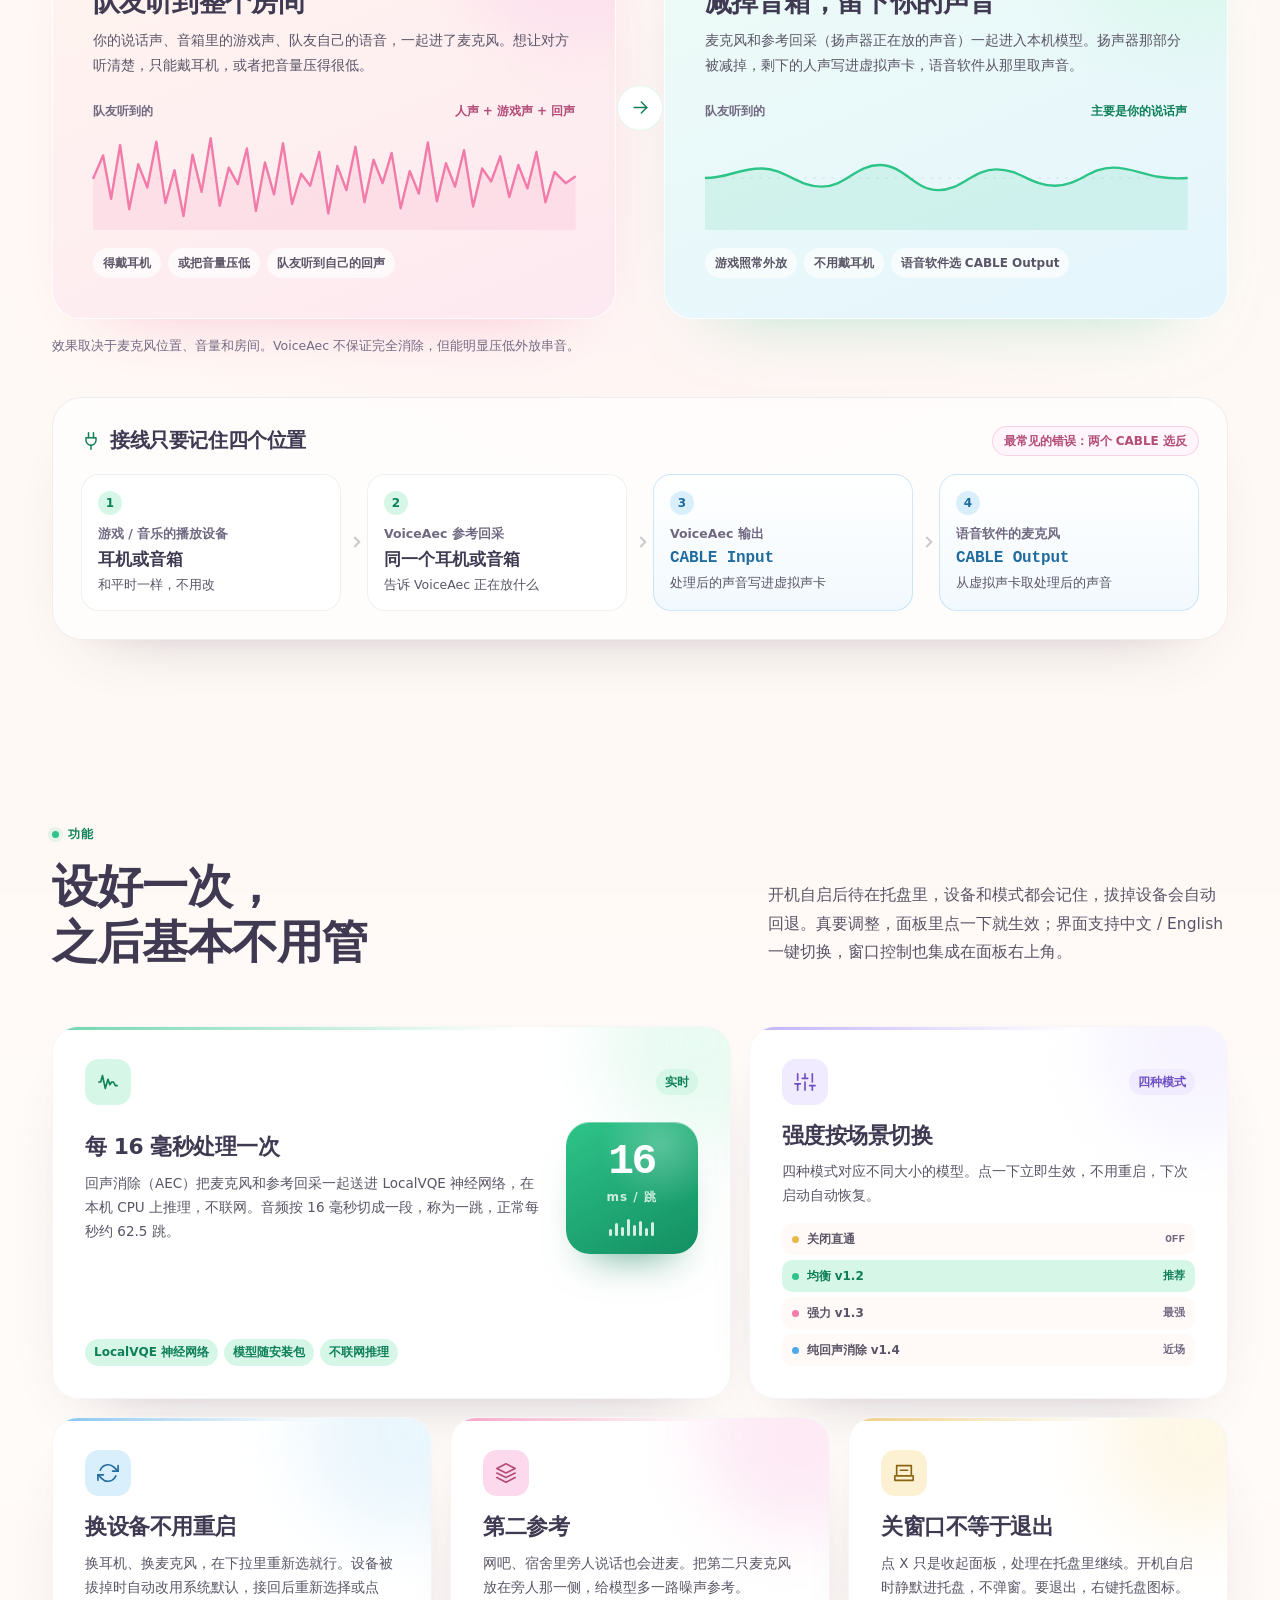
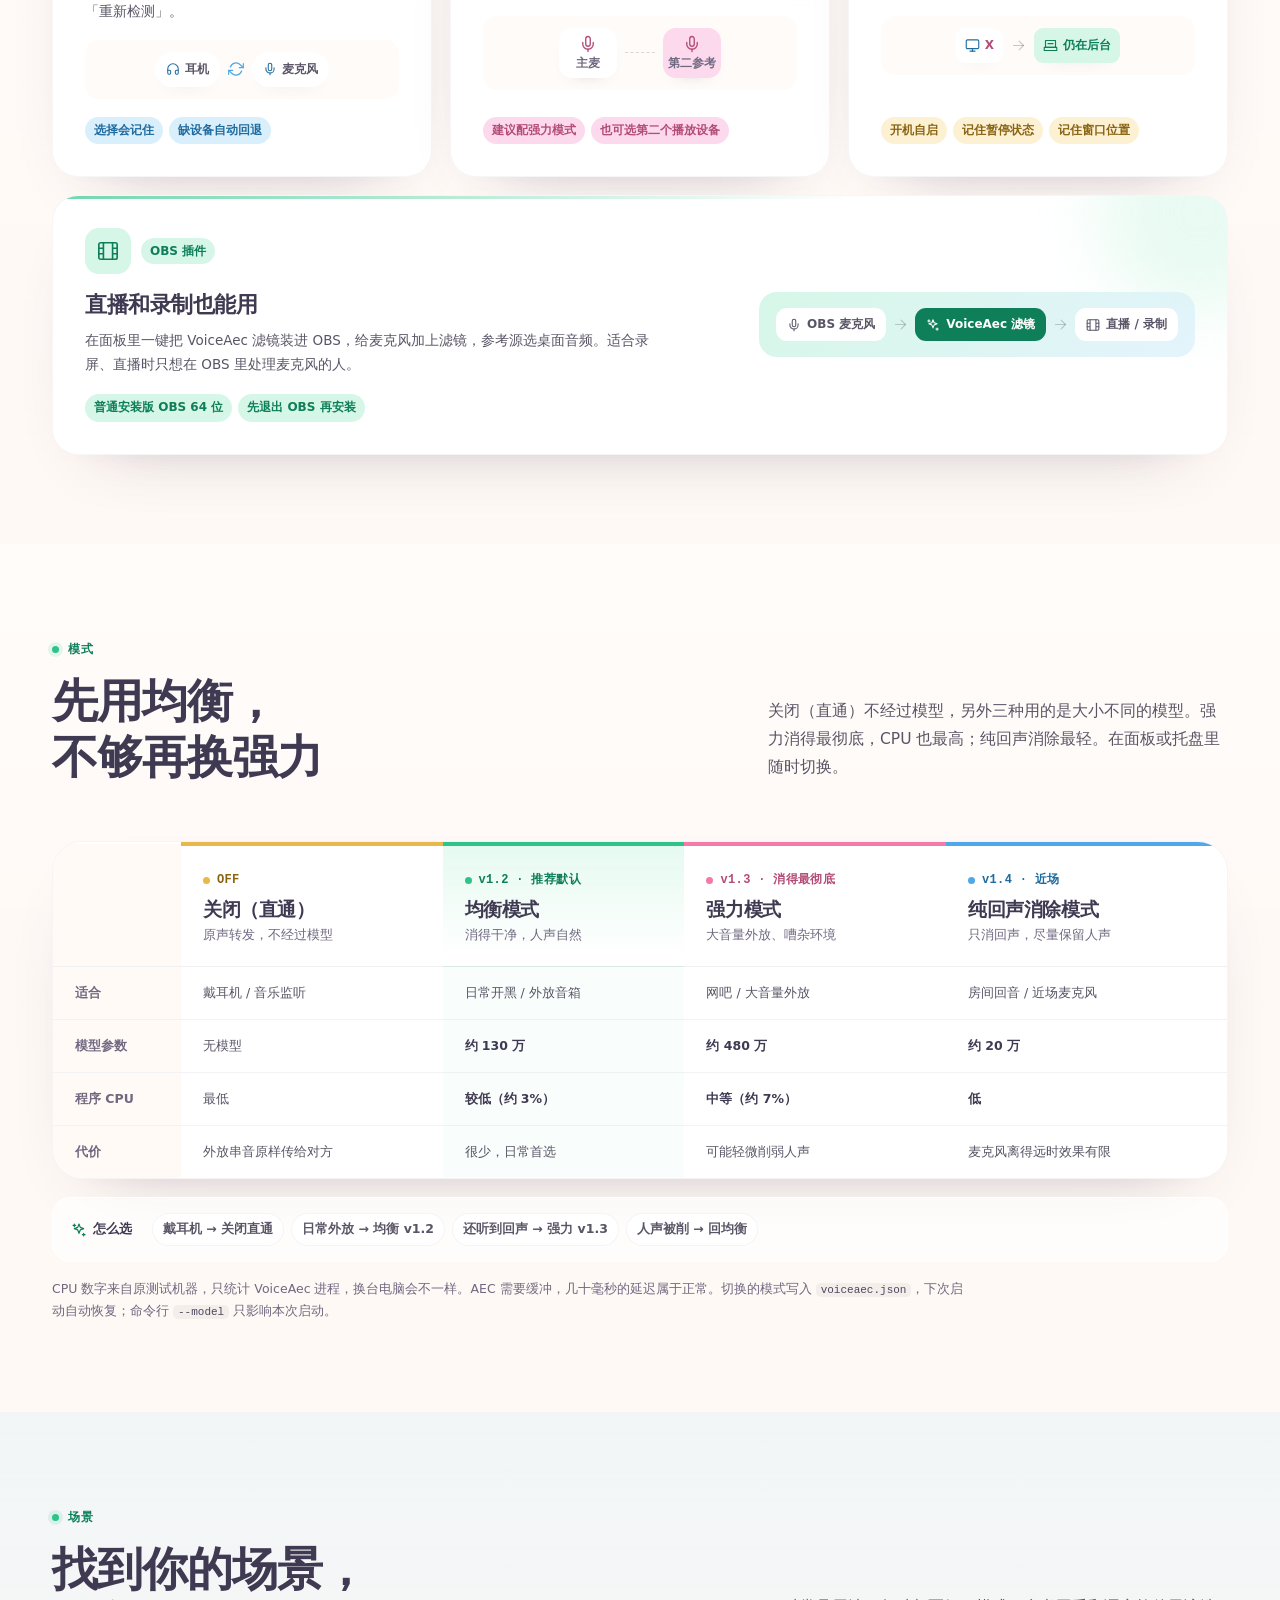
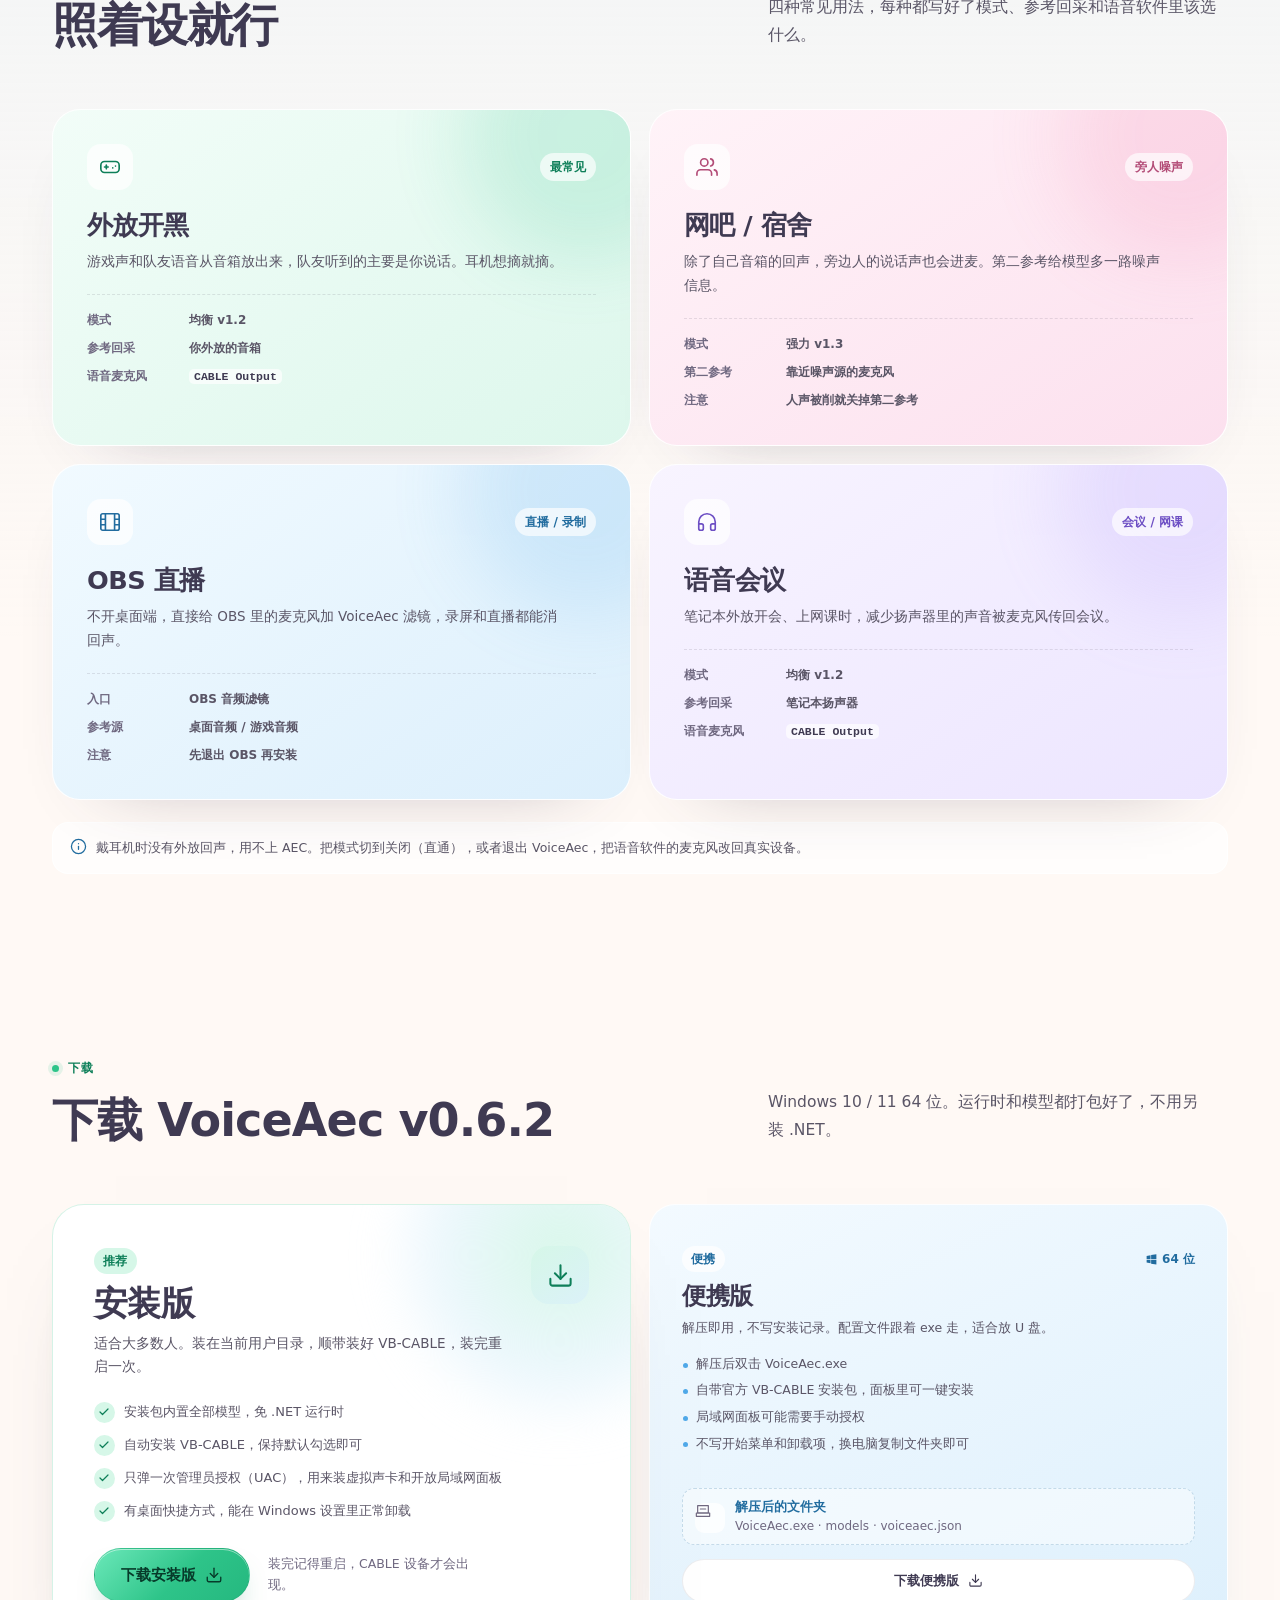
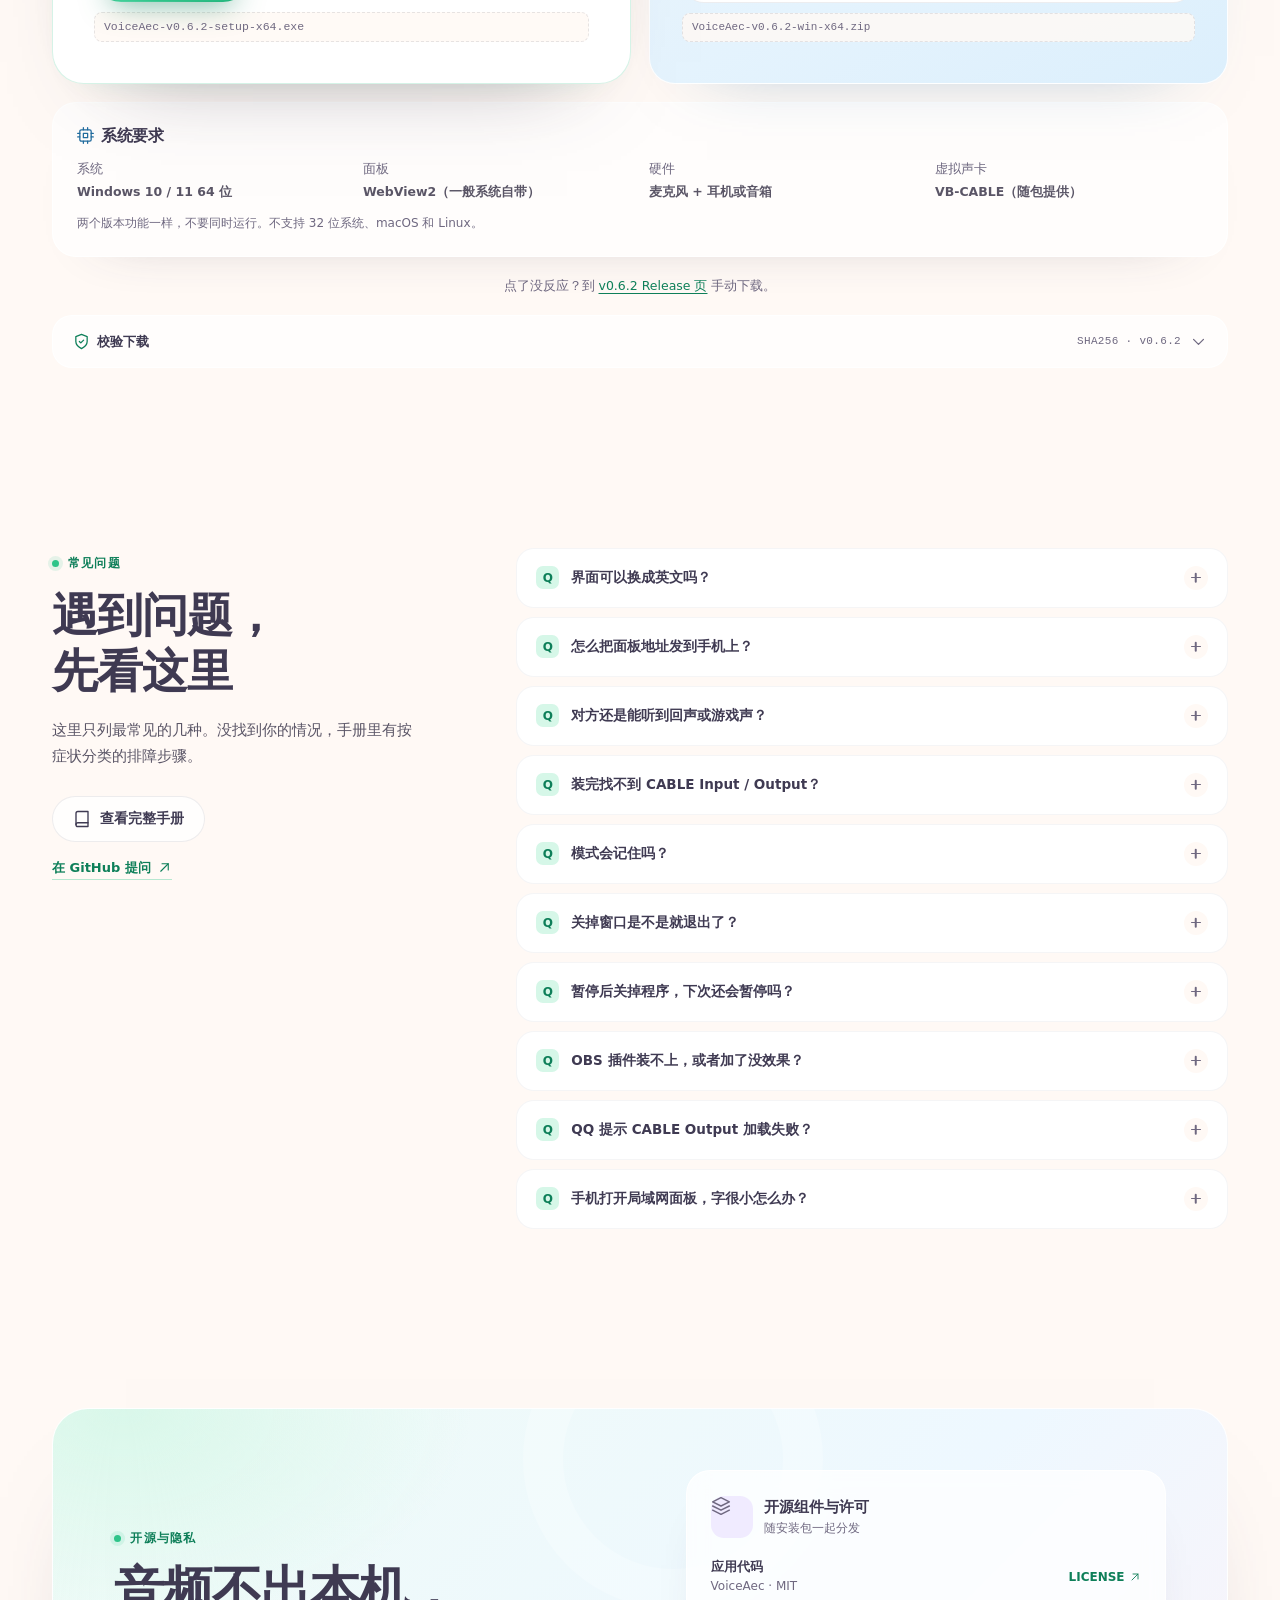
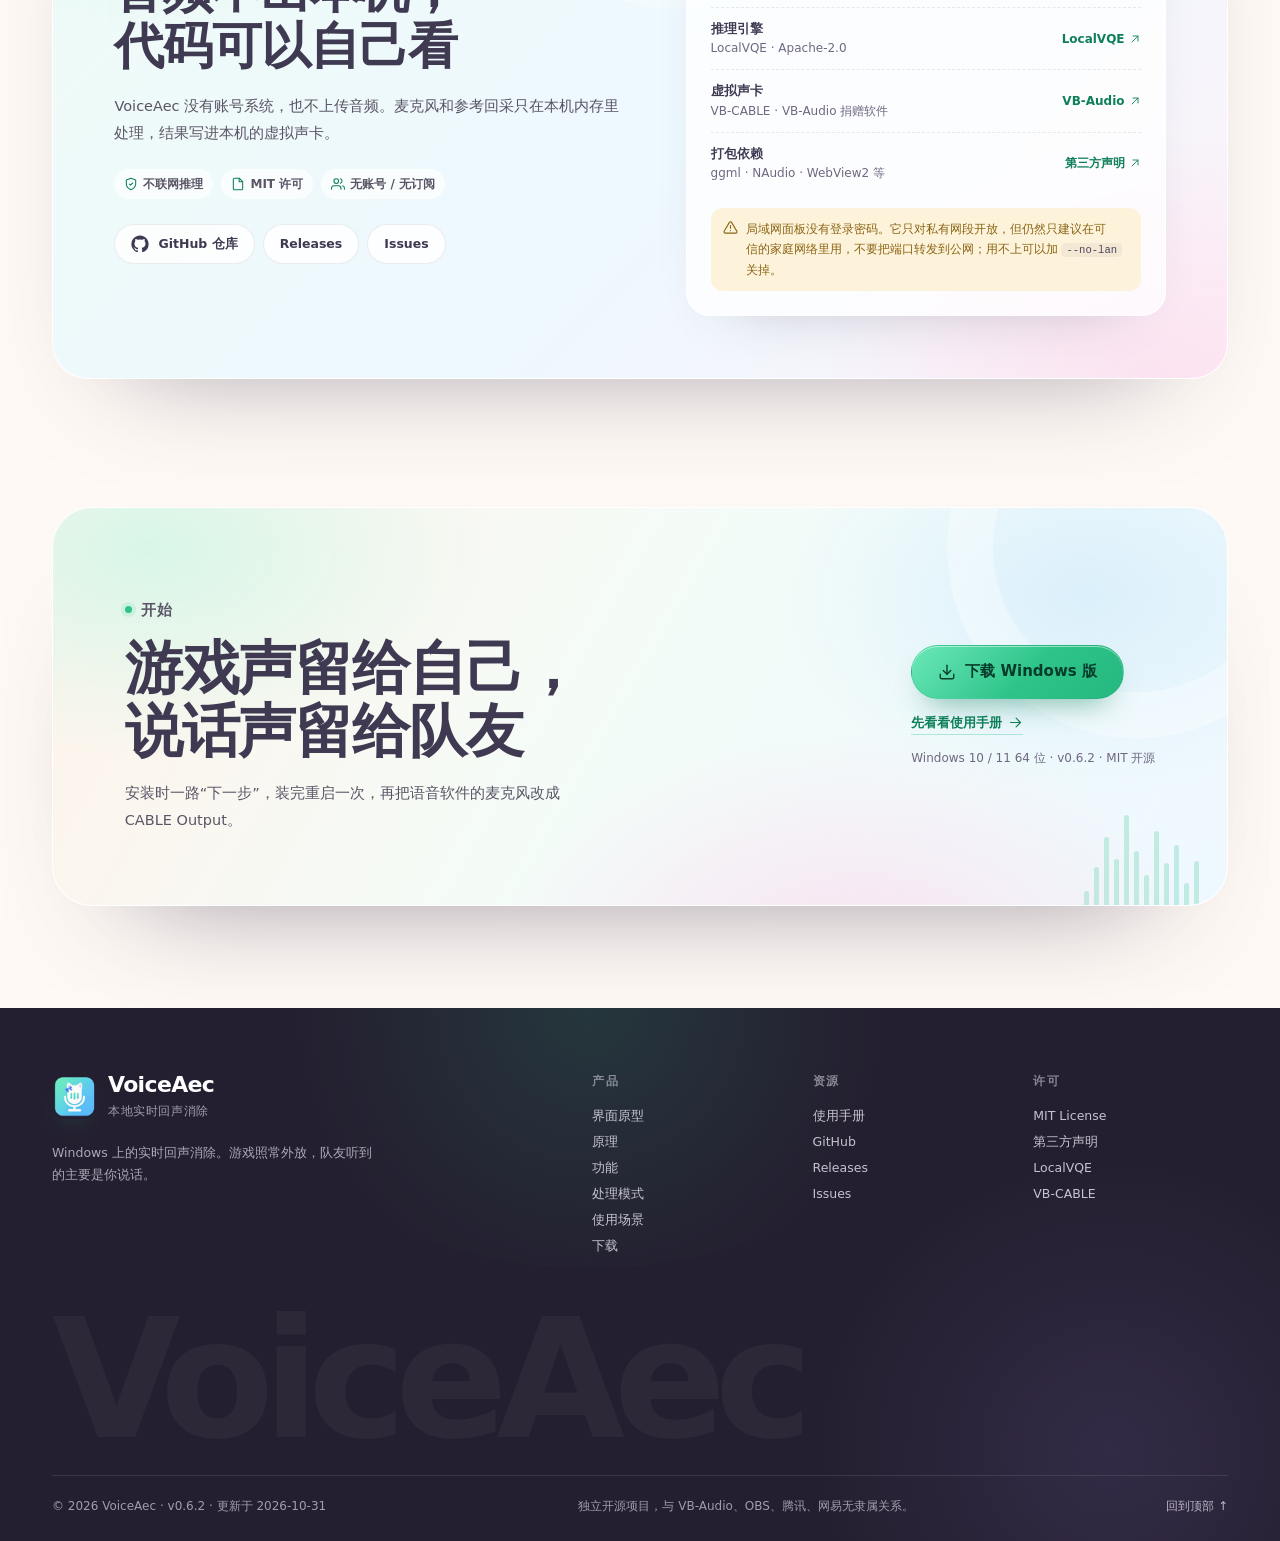
==== commit 7be193a0: "site: sync website, manual & README to v0.6.2" ====
--- a/docs/index.html
+++ b/docs/index.html
@@ -1,1027 +1,1027 @@
-<!doctype html>
-<html lang="zh-CN">
-<head>
-  <meta charset="utf-8">
-  <meta name="viewport" content="width=device-width, initial-scale=1">
-  <title>VoiceAec · Windows 实时回声消除，不戴耳机也能开黑</title>
-  <meta name="description" content="VoiceAec 是 Windows 上的实时回声消除工具：游戏照常外放，它在本机把音箱的声音从麦克风里减掉，队友听到的主要是你说话。免费开源，v0.6.0。">
-  <meta name="theme-color" content="#fff9f5">
-  <meta name="color-scheme" content="light">
-  <link rel="canonical" href="https://voiceaec.lsjx.xyz/">
-  <link rel="icon" type="image/png" href="images/icon-256.png">
-  <link rel="apple-touch-icon" href="images/icon-256.png">
-
-  <meta property="og:type" content="website">
-  <meta property="og:site_name" content="VoiceAec">
-  <meta property="og:locale" content="zh_CN">
-  <meta property="og:title" content="VoiceAec · 不戴耳机，也能好好开黑">
-  <meta property="og:description" content="游戏照常外放，VoiceAec 在本机实时把音箱的声音从麦克风里减掉。Windows 10/11 · v0.6.0 · MIT 开源。">
-  <meta property="og:image" content="https://voiceaec.lsjx.xyz/images/og-cover-site.png">
-  <meta property="og:image:width" content="1200">
-  <meta property="og:image:height" content="630">
-  <meta property="og:image:alt" content="VoiceAec：不戴耳机，也能好好开黑">
-  <meta property="og:url" content="https://voiceaec.lsjx.xyz/">
-  <meta name="twitter:card" content="summary_large_image">
-  <meta name="twitter:title" content="VoiceAec · 不戴耳机，也能好好开黑">
-  <meta name="twitter:description" content="游戏照常外放，VoiceAec 在本机实时把音箱的声音从麦克风里减掉，队友听到的主要是你说话。">
-  <meta name="twitter:image" content="https://voiceaec.lsjx.xyz/images/og-cover-site.png">
-
-  <link rel="stylesheet" href="site.css">
-  <script type="application/ld+json">
-  {
-    "@context": "https://schema.org",
-    "@type": "SoftwareApplication",
-    "name": "VoiceAec",
-    "description": "Windows 上的本地实时回声消除工具。麦克风与扬声器回采进入本机神经网络，处理后的声音输出到 VB-CABLE。",
-    "url": "https://voiceaec.lsjx.xyz/",
-    "downloadUrl": "https://github.com/384615666/VoiceAec/releases/latest",
-    "softwareVersion": "0.6.0",
-    "operatingSystem": "Windows 10, Windows 11",
-    "applicationCategory": "MultimediaApplication",
-    "offers": {
-      "@type": "Offer",
-      "price": "0",
-      "priceCurrency": "CNY"
-    },
-    "license": "https://github.com/384615666/VoiceAec/blob/main/LICENSE"
-  }
-  </script>
-</head>
-<body>
-<a class="skip-link" href="#main">跳到主要内容</a>
-
-<svg class="svg-sprite" aria-hidden="true" focusable="false">
-  <symbol id="i-arrow-right" viewBox="0 0 24 24"><line x1="4" y1="12" x2="20" y2="12"/><polyline points="13 5 20 12 13 19"/></symbol>
-  <symbol id="i-arrow-up-right" viewBox="0 0 24 24"><line x1="6" y1="18" x2="18" y2="6"/><polyline points="8 6 18 6 18 16"/></symbol>
-  <symbol id="i-chevron-down" viewBox="0 0 24 24"><polyline points="5 9 12 16 19 9"/></symbol>
-  <symbol id="i-check" viewBox="0 0 24 24"><path d="m20 6-11 11-5-5"/></symbol>
-  <symbol id="i-download" viewBox="0 0 24 24"><path d="M21 15v4a2 2 0 0 1-2 2H5a2 2 0 0 1-2-2v-4"/><polyline points="7 10 12 15 17 10"/><line x1="12" y1="15" x2="12" y2="3"/></symbol>
-  <symbol id="i-menu" viewBox="0 0 24 24"><line x1="3" y1="7" x2="21" y2="7"/><line x1="3" y1="12" x2="21" y2="12"/><line x1="3" y1="17" x2="21" y2="17"/></symbol>
-  <symbol id="i-close" viewBox="0 0 24 24"><line x1="18" y1="6" x2="6" y2="18"/><line x1="6" y1="6" x2="18" y2="18"/></symbol>
-  <symbol id="i-book" viewBox="0 0 24 24"><path d="M4 19.5A2.5 2.5 0 0 1 6.5 17H20"/><path d="M6.5 2H20v20H6.5A2.5 2.5 0 0 1 4 19.5v-15A2.5 2.5 0 0 1 6.5 2Z"/></symbol>
-  <symbol id="i-file" viewBox="0 0 24 24"><path d="M14 2H6a2 2 0 0 0-2 2v16a2 2 0 0 0 2 2h12a2 2 0 0 0 2-2V8z"/><polyline points="14 2 14 8 20 8"/></symbol>
-  <symbol id="i-github" viewBox="0 0 24 24"><path d="M12 .5C5.73.5.5 5.73.5 12c0 5.09 3.29 9.4 7.86 10.93.58.1.79-.25.79-.55v-1.93c-3.2.7-3.88-1.54-3.88-1.54-.52-1.33-1.27-1.68-1.27-1.68-1.04-.71.08-.7.08-.7 1.15.08 1.76 1.18 1.76 1.18 1.02 1.75 2.68 1.25 3.34.96.1-.75.4-1.25.72-1.54-2.55-.29-5.24-1.28-5.24-5.7 0-1.26.45-2.29 1.18-3.1-.12-.29-.51-1.46.11-3.05 0 0 .96-.31 3.15 1.18a10.9 10.9 0 0 1 5.74 0c2.19-1.49 3.15-1.18 3.15-1.18.62 1.59.23 2.76.11 3.05.73.81 1.18 1.84 1.18 3.1 0 4.43-2.69 5.4-5.25 5.69.41.36.78 1.07.78 2.16v3.2c0 .3.21.66.8.55A11.51 11.51 0 0 0 23.5 12C23.5 5.73 18.27.5 12 .5Z"/></symbol>
-  <symbol id="i-windows" viewBox="0 0 24 24"><path d="M3 5.4 10.2 4v7.1H3zM11.3 3.8 21 2.2v8.9h-9.7zM3 12.3h7.2V19L3 17.6zM11.3 12.3H21v9l-9.7-1.5z"/></symbol>
-  <symbol id="i-shield" viewBox="0 0 24 24"><path d="M12 22s8-4 8-10V5l-8-3-8 3v7c0 6 8 10 8 10Z"/><path d="m9 12 2 2 4-4"/></symbol>
-  <symbol id="i-mic" viewBox="0 0 24 24"><path d="M12 2a3 3 0 0 0-3 3v7a3 3 0 0 0 6 0V5a3 3 0 0 0-3-3Z"/><path d="M19 10v2a7 7 0 0 1-14 0v-2"/><line x1="12" y1="19" x2="12" y2="22"/></symbol>
-  <symbol id="i-speaker" viewBox="0 0 24 24"><path d="M11 5 6 9H2v6h4l5 4V5Z"/><path d="M15.5 8.5a5 5 0 0 1 0 7"/><path d="M18.5 5.5a9 9 0 0 1 0 13"/></symbol>
-  <symbol id="i-plug" viewBox="0 0 24 24"><path d="M9 2v6"/><path d="M15 2v6"/><path d="M6 8h12v3a6 6 0 0 1-12 0V8Z"/><path d="M12 17v5"/></symbol>
-  <symbol id="i-wave" viewBox="0 0 24 24"><path d="M2 12h2l2-7 3 14 3-10 2 6 2-3h2l2 4h2"/></symbol>
-  <symbol id="i-sliders" viewBox="0 0 24 24"><line x1="4" y1="21" x2="4" y2="14"/><line x1="4" y1="10" x2="4" y2="3"/><line x1="12" y1="21" x2="12" y2="12"/><line x1="12" y1="8" x2="12" y2="3"/><line x1="20" y1="21" x2="20" y2="16"/><line x1="20" y1="12" x2="20" y2="3"/><line x1="1" y1="14" x2="7" y2="14"/><line x1="9" y1="8" x2="15" y2="8"/><line x1="17" y1="16" x2="23" y2="16"/></symbol>
-  <symbol id="i-tray" viewBox="0 0 24 24"><path d="M4 4h16v11H4z"/><path d="M2 15h20v5H2z"/><path d="M8 9h8"/></symbol>
-  <symbol id="i-film" viewBox="0 0 24 24"><rect x="2" y="3" width="20" height="18" rx="2"/><path d="M7 3v18M17 3v18M2 9h5M2 15h5M17 9h5M17 15h5"/></symbol>
-  <symbol id="i-monitor" viewBox="0 0 24 24"><rect x="2" y="3" width="20" height="14" rx="2"/><line x1="8" y1="21" x2="16" y2="21"/><line x1="12" y1="17" x2="12" y2="21"/></symbol>
-  <symbol id="i-wifi" viewBox="0 0 24 24"><path d="M5 12.55a11 11 0 0 1 14.08 0"/><path d="M1.42 9a16 16 0 0 1 21.16 0"/><path d="M8.53 16.11a6 6 0 0 1 6.95 0"/><line x1="12" y1="20" x2="12.01" y2="20"/></symbol>
-  <symbol id="i-alert" viewBox="0 0 24 24"><path d="M10.29 3.86 1.82 18a2 2 0 0 0 1.71 3h16.94a2 2 0 0 0 1.71-3L13.71 3.86a2 2 0 0 0-3.42 0Z"/><line x1="12" y1="9" x2="12" y2="13"/><line x1="12" y1="17" x2="12.01" y2="17"/></symbol>
-  <symbol id="i-info" viewBox="0 0 24 24"><circle cx="12" cy="12" r="10"/><line x1="12" y1="16" x2="12" y2="12"/><line x1="12" y1="8" x2="12.01" y2="8"/></symbol>
-  <symbol id="i-spark" viewBox="0 0 24 24"><path d="m12 3-1.9 5.1L5 10l5.1 1.9L12 17l1.9-5.1L19 10l-5.1-1.9Z"/><path d="M5 3v4M3 5h4M19 17v4M17 19h4"/></symbol>
-  <symbol id="i-cpu" viewBox="0 0 24 24"><rect x="4" y="4" width="16" height="16" rx="2"/><rect x="9" y="9" width="6" height="6"/><path d="M9 1v3M15 1v3M9 20v3M15 20v3M20 9h3M20 14h3M1 9h3M1 14h3"/></symbol>
-  <symbol id="i-headphones" viewBox="0 0 24 24"><path d="M3 14v-2a9 9 0 0 1 18 0v2"/><path d="M21 14v5a2 2 0 0 1-2 2h-1a2 2 0 0 1-2-2v-3a2 2 0 0 1 2-2h3z"/><path d="M3 14v5a2 2 0 0 0 2 2h1a2 2 0 0 0 2-2v-3a2 2 0 0 0-2-2H3z"/></symbol>
-  <symbol id="i-users" viewBox="0 0 24 24"><path d="M17 21v-2a4 4 0 0 0-4-4H5a4 4 0 0 0-4 4v2"/><circle cx="9" cy="7" r="4"/><path d="M23 21v-2a4 4 0 0 0-3-3.87"/><path d="M16 3.13a4 4 0 0 1 0 7.75"/></symbol>
-  <symbol id="i-gamepad" viewBox="0 0 24 24"><line x1="6" y1="12" x2="10" y2="12"/><line x1="8" y1="10" x2="8" y2="14"/><line x1="15" y1="13" x2="15.01" y2="13"/><line x1="18" y1="11" x2="18.01" y2="11"/><rect x="2" y="6" width="20" height="12" rx="4"/></symbol>
-  <symbol id="i-copy" viewBox="0 0 24 24"><rect x="9" y="9" width="12" height="12" rx="2"/><path d="M5 15H4a2 2 0 0 1-2-2V4a2 2 0 0 1 2-2h9a2 2 0 0 1 2 2v1"/></symbol>
-  <symbol id="i-gauge" viewBox="0 0 24 24"><path d="M12 21a9 9 0 1 1 9-9"/><path d="M12 12l4-4"/><path d="M3 12h2M19 12h2M12 3v2M12 19v2"/></symbol>
-  <symbol id="i-layers" viewBox="0 0 24 24"><polygon points="12 2 2 7 12 12 22 7 12 2"/><polyline points="2 12 12 17 22 12"/><polyline points="2 17 12 22 22 17"/></symbol>
-  <symbol id="i-link" viewBox="0 0 24 24"><path d="M10 13a5 5 0 0 0 7.54.54l3-3a5 5 0 0 0-7.07-7.07l-1.72 1.71"/><path d="M14 11a5 5 0 0 0-7.54-.54l-3 3a5 5 0 0 0 7.07 7.07l1.71-1.71"/></symbol>
-  <symbol id="i-refresh" viewBox="0 0 24 24"><polyline points="23 4 23 10 17 10"/><polyline points="1 20 1 14 7 14"/><path d="M3.51 9a9 9 0 0 1 14.85-3.36L23 10M1 14l4.64 4.36A9 9 0 0 0 20.49 15"/></symbol>
-</svg>
-
-<header class="site-nav" id="siteNav">
-  <div class="nav-shell">
-    <a class="brand" href="#top" aria-label="VoiceAec 首页">
-      <img src="images/icon-256.png" alt="" width="36" height="36" loading="eager">
-      <span class="brand-name">VoiceAec</span>
-      <span class="brand-version">v0.6.0</span>
-    </a>
-
-    <nav class="nav-menu" id="navMenu" aria-label="主导航">
-      <a href="#why">原理</a>
-      <a href="#features">功能</a>
-      <a href="#modes">模式</a>
-      <a href="#scenes">场景</a>
-      <a href="#download">下载</a>
-      <a href="#faq">常见问题</a>
-      <a href="manual.html">使用手册</a>
-      <a class="nav-mobile-link" href="https://github.com/384615666/VoiceAec" target="_blank" rel="noopener">
-        GitHub 仓库
-        <svg class="icon" aria-hidden="true"><use href="#i-arrow-up-right"/></svg>
-      </a>
-    </nav>
-
-    <div class="nav-actions">
-      <a class="nav-github" href="https://github.com/384615666/VoiceAec" target="_blank" rel="noopener">
-        <svg class="icon icon-fill" aria-hidden="true"><use href="#i-github"/></svg>
-        <span>GitHub</span>
-      </a>
-      <a class="btn btn-primary btn-sm nav-download" href="#download">
-        下载
-        <svg class="icon" aria-hidden="true"><use href="#i-download"/></svg>
-      </a>
-      <button class="nav-toggle" id="navToggle" type="button" aria-controls="navMenu" aria-expanded="false" aria-label="打开菜单">
-        <svg class="icon nav-toggle-open" aria-hidden="true"><use href="#i-menu"/></svg>
-        <svg class="icon nav-toggle-close" aria-hidden="true"><use href="#i-close"/></svg>
-      </button>
-    </div>
-  </div>
-</header>
-
-<main id="main" tabindex="-1">
-
-  <!-- HERO -->
-  <section class="hero" id="top">
-    <div class="wrap hero-copy">
-      <p class="eyebrow hero-eyebrow"><span class="live-dot" aria-hidden="true"></span>Windows 10 / 11 · v0.6.0 · 免费开源</p>
-      <h1>
-        <span class="h1-line">不戴耳机，</span>
-        <span class="h1-line h1-accent">也能好好开黑</span>
-      </h1>
-      <p class="hero-lead">VoiceAec 是 Windows 上的实时回声消除工具。游戏和队友语音照常从音箱外放，它在本机把这些声音从麦克风里减掉，队友听到的主要是你说话。</p>
-      <div class="hero-actions">
-        <a class="btn btn-primary btn-lg" href="#download">
-          <svg class="icon" aria-hidden="true"><use href="#i-download"/></svg>
-          下载 Windows 版
-        </a>
-        <a class="btn btn-soft btn-lg" href="manual.html">
-          <svg class="icon" aria-hidden="true"><use href="#i-book"/></svg>
-          查看使用手册
-        </a>
-      </div>
-      <p class="hero-note">
-        <span><svg class="icon" aria-hidden="true"><use href="#i-check"/></svg>无需注册</span>
-        <span><svg class="icon" aria-hidden="true"><use href="#i-check"/></svg>音频不上传</span>
-        <span><svg class="icon" aria-hidden="true"><use href="#i-check"/></svg>安装包自带 VB-CABLE</span>
-      </p>
-    </div>
-
-    <div class="wrap hero-stage" id="demo">
-      <div class="demo-shell">
-        <div class="demo-topline">
-          <span class="demo-badge"><span class="demo-live-dot" aria-hidden="true"></span>可点击的界面原型 · 不读取麦克风，也不改系统设置</span>
-          <a class="demo-manual-link" href="manual.html#first-run">看真实界面截图 <svg class="icon" aria-hidden="true"><use href="#i-arrow-right"/></svg></a>
-        </div>
-
-        <div class="demo-panel" id="demoPanel" data-mode="v1.2" role="group" aria-label="VoiceAec 控制面板交互原型">
-          <div class="demo-topbar">
-            <div class="demo-brand">
-              <img src="images/icon-256.png" alt="" width="34" height="34">
-              <div><strong>VoiceAec</strong><span>本地实时音频控制台</span></div>
-            </div>
-
-            <div class="demo-status" id="demoStatus">
-              <span class="demo-status-dot" aria-hidden="true"></span>
-              <span id="demoStatusText">运行中 · 00:12</span>
-            </div>
-            <div class="demo-cpu"><svg class="icon" aria-hidden="true"><use href="#i-cpu"/></svg><span>CPU <b id="demoCpu">3.1%</b></span></div>
-
-            <div class="demo-actions">
-              <button class="demo-obs" id="demoObs" type="button">OBS 插件</button>
-              <label class="demo-switch" for="demoRef2">
-                <input type="checkbox" id="demoRef2">
-                <span class="demo-switch-track" aria-hidden="true"></span>
-                第二参考
-              </label>
-              <label class="demo-switch" for="demoAutostart">
-                <input type="checkbox" id="demoAutostart" checked>
-                <span class="demo-switch-track" aria-hidden="true"></span>
-                开机自启
-              </label>
-              <span class="demo-mode-badge">当前模式 <b id="demoModeBadge">均衡模式</b></span>
-              <button class="demo-pause" id="demoPause" type="button" aria-pressed="false">暂停并静音</button>
-            </div>
-          </div>
-
-          <div class="demo-levels" id="demoLevels">
-            <article class="demo-level demo-tone-mint" data-demo-level="mic">
-              <div class="demo-level-head">
-                <span class="demo-level-icon"><svg class="icon" aria-hidden="true"><use href="#i-mic"/></svg></span>
-                <div class="demo-level-title"><strong>麦克风</strong><span class="demo-level-pill">输入</span></div>
-                <b class="demo-db" id="demoMicDb">-38.4<span>dB</span></b>
-              </div>
-              <div class="demo-device-wrap">
-                <select class="demo-device" aria-label="选择麦克风设备">
-                  <option>麦克风 (USB Audio Device)</option>
-                  <option>麦克风 (Realtek(R) Audio)</option>
-                  <option data-warn="麦克风选成 CABLE Output，会把 VoiceAec 自己的输出又收回来。这里应选真实麦克风">CABLE Output (VB-Audio Virtual Cable)</option>
-                </select>
-              </div>
-              <div class="demo-meter" id="demoMicMeter" aria-hidden="true"></div>
-              <div class="demo-level-foot"><span>缓冲 8 ms</span><span>峰值 <b class="demo-peak">-35.2 dB</b></span></div>
-            </article>
-
-            <article class="demo-level demo-tone-berry" data-demo-level="ref">
-              <div class="demo-level-head">
-                <span class="demo-level-icon"><svg class="icon" aria-hidden="true"><use href="#i-speaker"/></svg></span>
-                <div class="demo-level-title"><strong>参考回采</strong><span class="demo-level-pill" id="demoRefPill">播放中</span></div>
-                <b class="demo-db" id="demoRefDb">-26.1<span>dB</span></b>
-              </div>
-              <div class="demo-device-wrap">
-                <select class="demo-device" aria-label="选择参考回采设备">
-                  <option>扬声器 (Realtek(R) Audio)</option>
-                  <option>耳机 (USB Audio Device)</option>
-                  <option data-warn="参考回采选成 CABLE Input，就听不到音箱在放什么，回声消不掉。这里应选正在出声的耳机或音箱">CABLE Input (VB-Audio Virtual Cable)</option>
-                </select>
-              </div>
-              <div class="demo-meter" id="demoRefMeter" aria-hidden="true"></div>
-              <div class="demo-level-foot"><span>缓冲 0 ms</span><span>峰值 <b class="demo-peak">-23.4 dB</b></span></div>
-            </article>
-
-            <article class="demo-level demo-tone-blue" data-demo-level="out">
-              <div class="demo-level-head">
-                <span class="demo-level-icon"><svg class="icon" aria-hidden="true"><use href="#i-plug"/></svg></span>
-                <div class="demo-level-title"><strong>输出</strong><span class="demo-level-pill">输出</span></div>
-                <b class="demo-db" id="demoOutDb">-41.7<span>dB</span></b>
-              </div>
-              <div class="demo-device-wrap">
-                <select class="demo-device" aria-label="选择输出设备">
-                  <option>CABLE Input (VB-Audio Virtual Cable)</option>
-                  <option data-warn="输出选成扬声器，会把处理后的麦克风直接播出来，容易啸叫。这里应选 CABLE Input">扬声器 (Realtek(R) Audio)</option>
-                </select>
-              </div>
-              <div class="demo-meter" id="demoOutMeter" aria-hidden="true"></div>
-              <div class="demo-level-foot"><span>缓冲 32 ms</span><span>峰值 <b class="demo-peak">-38.9 dB</b></span></div>
-            </article>
-
-            <article class="demo-level demo-tone-violet" data-demo-level="ref2" id="demoRef2Card" hidden>
-              <div class="demo-level-head">
-                <span class="demo-level-icon"><svg class="icon" aria-hidden="true"><use href="#i-mic"/></svg></span>
-                <div class="demo-level-title"><strong>第二参考</strong><span class="demo-level-pill">噪声参考</span></div>
-                <b class="demo-db" id="demoRef2Db">-31.5<span>dB</span></b>
-              </div>
-              <div class="demo-device-wrap">
-                <select class="demo-device" aria-label="选择第二参考设备">
-                  <option>第二只麦克风（放在旁人附近）</option>
-                  <option>第二个播放设备</option>
-                </select>
-              </div>
-              <div class="demo-meter" id="demoRef2Meter" aria-hidden="true"></div>
-              <div class="demo-level-foot"><span>缓冲 0 ms</span><span>峰值 <b class="demo-peak">-28.6 dB</b></span></div>
-            </article>
-          </div>
-
-          <div class="demo-modes">
-            <div class="demo-subhead"><strong>处理模式</strong><span>点卡片立即切换</span></div>
-            <div class="demo-mode-grid" id="demoModeGrid">
-              <button class="demo-mode" type="button" data-mode="off" aria-pressed="false">
-                <span class="demo-mode-dot" aria-hidden="true"></span><strong>关闭（直通）</strong>
-                <small>原声直通，不经过模型</small>
-              </button>
-              <button class="demo-mode is-active" type="button" data-mode="v1.2" aria-pressed="true">
-                <span class="demo-mode-dot" aria-hidden="true"></span><strong>均衡模式</strong>
-                <small>推荐默认 · 日常外放</small>
-              </button>
-              <button class="demo-mode" type="button" data-mode="v1.3" aria-pressed="false">
-                <span class="demo-mode-dot" aria-hidden="true"></span><strong>强力模式</strong>
-                <small>大音量外放 / 嘈杂环境</small>
-              </button>
-              <button class="demo-mode" type="button" data-mode="v1.4" aria-pressed="false">
-                <span class="demo-mode-dot" aria-hidden="true"></span><strong>纯回声消除模式</strong>
-                <small>近场麦克风 / 房间回音</small>
-              </button>
-            </div>
-          </div>
-
-          <div class="demo-stats">
-            <div><span>处理时长</span><b id="demoUptime">00:12</b></div>
-            <div><span>累计推理跳数</span><b id="demoHops">742</b><em>跳</em></div>
-            <div><span>每秒推理</span><b id="demoRate">62.5</b><em>跳/秒</em></div>
-            <div><span>参考静默跳数</span><b id="demoSilent">12</b><em>跳</em></div>
-            <div><span>输出补零次数</span><b id="demoUnderruns">8</b><em>次</em></div>
-            <div><span>降级直通次数</span><b id="demoFallback">0</b><em>次</em></div>
-          </div>
-        </div>
-
-        <div class="demo-toast" id="demoToast" role="status" aria-live="polite"></div>
-      </div>
-    </div>
-  </section>
-
-  <!-- WHY -->
-  <section class="section why" id="why">
-    <div class="wrap">
-      <div class="section-head" data-reveal>
-        <div>
-          <p class="eyebrow">原理</p>
-          <h2>音箱里的声音，<br>会被麦克风再收一遍</h2>
-        </div>
-        <p class="lead">所以队友会听到你的游戏声，还有他们自己的回声。VoiceAec 同时听麦克风和扬声器正在放的声音，把后者从前者里减掉，再交给语音软件。</p>
-      </div>
-
-      <div class="contrast">
-        <article class="contrast-panel is-bad" data-reveal>
-          <span class="panel-label"><svg class="icon" aria-hidden="true"><use href="#i-alert"/></svg>没有 VoiceAec</span>
-          <h3>队友听到整个房间</h3>
-          <p>你的说话声、音箱里的游戏声、队友自己的语音，一起进了麦克风。想让对方听清楚，只能戴耳机，或者把音量压得很低。</p>
-          <div class="wave-box" aria-hidden="true">
-            <div class="wave-labels"><span>队友听到的</span><span class="wave-bad">人声 + 游戏声 + 回声</span></div>
-            <svg class="wave-art" viewBox="0 0 480 120" preserveAspectRatio="none">
-              <path class="wave-baseline" d="M0 60H480"/>
-              <path class="wave-line" d="M0 61 10 34 18 84 27 22 36 96 45 44 54 71 63 18 72 89 81 51 90 104 99 33 108 76 117 14 126 92 135 48 144 67 153 26 162 98 171 42 180 79 189 20 198 90 207 55 216 69 225 30 234 101 243 46 252 74 261 24 270 88 279 39 288 66 297 31 306 95 315 52 324 78 333 19 342 87 351 43 360 70 369 28 378 93 387 49 396 64 405 35 414 82 423 45 432 72 441 30 450 88 459 53 470 66 480 58"/>
-              <path class="wave-fill" d="M0 61 10 34 18 84 27 22 36 96 45 44 54 71 63 18 72 89 81 51 90 104 99 33 108 76 117 14 126 92 135 48 144 67 153 26 162 98 171 42 180 79 189 20 198 90 207 55 216 69 225 30 234 101 243 46 252 74 261 24 270 88 279 39 288 66 297 31 306 95 315 52 324 78 333 19 342 87 351 43 360 70 369 28 378 93 387 49 396 64 405 35 414 82 423 45 432 72 441 30 450 88 459 53 470 66 480 58V120H0Z"/>
-            </svg>
-          </div>
-          <div class="tag-row">
-            <span>得戴耳机</span><span>或把音量压低</span><span>队友听到自己的回声</span>
-          </div>
-        </article>
-
-        <div class="contrast-arrow" aria-hidden="true">
-          <svg class="icon" aria-hidden="true"><use href="#i-arrow-right"/></svg>
-        </div>
-
-        <article class="contrast-panel is-good" data-reveal>
-          <span class="panel-label"><svg class="icon" aria-hidden="true"><use href="#i-spark"/></svg>开着 VoiceAec</span>
-          <h3>减掉音箱，留下你的声音</h3>
-          <p>麦克风和参考回采（扬声器正在放的声音）一起进入本机模型。扬声器那部分被减掉，剩下的人声写进虚拟声卡，语音软件从那里取声音。</p>
-          <div class="wave-box" aria-hidden="true">
-            <div class="wave-labels"><span>队友听到的</span><span class="wave-good">主要是你的说话声</span></div>
-            <svg class="wave-art" viewBox="0 0 480 120" preserveAspectRatio="none">
-              <path class="wave-baseline" d="M0 60H480"/>
-              <path class="wave-line" d="M0 60C24 60 32 49 56 49S92 70 116 70 150 45 174 45 208 74 232 74 266 50 290 50 324 69 348 69 382 48 406 48 442 63 480 60"/>
-              <path class="wave-fill" d="M0 60C24 60 32 49 56 49S92 70 116 70 150 45 174 45 208 74 232 74 266 50 290 50 324 69 348 69 382 48 406 48 442 63 480 60V120H0Z"/>
-            </svg>
-          </div>
-          <div class="tag-row">
-            <span>游戏照常外放</span><span>不用戴耳机</span><span>语音软件选 CABLE Output</span>
-          </div>
-        </article>
-      </div>
-
-      <p class="fine-print" data-reveal>效果取决于麦克风位置、音量和房间。VoiceAec 不保证完全消除，但能明显压低外放串音。</p>
-
-      <div class="routing" data-reveal>
-        <div class="routing-head">
-          <h3><svg class="icon" aria-hidden="true"><use href="#i-plug"/></svg>接线只要记住四个位置</h3>
-          <span class="routing-hint">最常见的错误：两个 CABLE 选反</span>
-        </div>
-        <ol class="routing-steps">
-          <li><span>游戏 / 音乐的播放设备</span><b>耳机或音箱</b><small>和平时一样，不用改</small></li>
-          <li><span>VoiceAec 参考回采</span><b>同一个耳机或音箱</b><small>告诉 VoiceAec 正在放什么</small></li>
-          <li><span>VoiceAec 输出</span><b>CABLE Input</b><small>处理后的声音写进虚拟声卡</small></li>
-          <li><span>语音软件的麦克风</span><b>CABLE Output</b><small>从虚拟声卡取处理后的声音</small></li>
-        </ol>
-      </div>
-    </div>
-  </section>
-
-  <!-- FEATURES -->
-  <section class="section features" id="features">
-    <div class="wrap">
-      <div class="section-head" data-reveal>
-        <div>
-          <p class="eyebrow">功能</p>
-          <h2>设好一次，<br>之后基本不用管</h2>
-        </div>
-        <p class="lead">开机自启后待在托盘里，设备和模式都会记住，拔掉设备会自动回退。真要调整，面板里点一下就生效；界面支持中文 / English 一键切换，窗口控制也集成在面板右上角。</p>
-      </div>
-
-      <div class="bento">
-        <article class="feature-card feature-wide tone-mint" data-reveal>
-          <div class="feature-top">
-            <span class="icon-box"><svg class="icon" aria-hidden="true"><use href="#i-wave"/></svg></span>
-            <span class="feature-tag">实时</span>
-          </div>
-          <div class="feature-split">
-            <div>
-              <h3>每 16 毫秒处理一次</h3>
-              <p>回声消除（AEC）把麦克风和参考回采一起送进 LocalVQE 神经网络，在本机 CPU 上推理，不联网。音频按 16 毫秒切成一段，称为一跳，正常每秒约 62.5 跳。</p>
-            </div>
-            <div class="latency-tile" aria-hidden="true">
-              <span class="latency-num">16</span>
-              <span class="latency-unit">ms / 跳</span>
-              <div class="latency-wave"><i></i><i></i><i></i><i></i><i></i><i></i><i></i><i></i></div>
-            </div>
-          </div>
-          <div class="feature-meta">
-            <span>LocalVQE 神经网络</span><span>模型随安装包</span><span>不联网推理</span>
-          </div>
-        </article>
-
-        <article class="feature-card feature-modes tone-violet" data-reveal>
-          <div class="feature-top">
-            <span class="icon-box"><svg class="icon" aria-hidden="true"><use href="#i-sliders"/></svg></span>
-            <span class="feature-tag">四种模式</span>
-          </div>
-          <h3>强度按场景切换</h3>
-          <p>四种模式对应不同大小的模型。点一下立即生效，不用重启，下次启动自动恢复。</p>
-          <ul class="mini-modes">
-            <li><span class="mini-dot dot-amber"></span>关闭直通<small>OFF</small></li>
-            <li class="is-current"><span class="mini-dot dot-mint"></span>均衡 v1.2<small>推荐</small></li>
-            <li><span class="mini-dot dot-berry"></span>强力 v1.3<small>最强</small></li>
-            <li><span class="mini-dot dot-blue"></span>纯回声消除 v1.4<small>近场</small></li>
-          </ul>
-        </article>
-
-        <article class="feature-card feature-small tone-blue" data-reveal>
-          <div class="feature-top">
-            <span class="icon-box"><svg class="icon" aria-hidden="true"><use href="#i-refresh"/></svg></span>
-          </div>
-          <h3>换设备不用重启</h3>
-          <p>换耳机、换麦克风，在下拉里重新选就行。设备被拔掉时自动改用系统默认，接回后重新选择或点「重新检测」。</p>
-          <div class="swap-visual" aria-hidden="true">
-            <span class="swap-pill"><svg class="icon"><use href="#i-headphones"/></svg>耳机</span>
-            <span class="swap-icon"><svg class="icon"><use href="#i-refresh"/></svg></span>
-            <span class="swap-pill"><svg class="icon"><use href="#i-mic"/></svg>麦克风</span>
-          </div>
-          <div class="feature-meta"><span>选择会记住</span><span>缺设备自动回退</span></div>
-        </article>
-
-        <article class="feature-card feature-small tone-berry" data-reveal>
-          <div class="feature-top">
-            <span class="icon-box"><svg class="icon" aria-hidden="true"><use href="#i-layers"/></svg></span>
-          </div>
-          <h3>第二参考</h3>
-          <p>网吧、宿舍里旁人说话也会进麦。把第二只麦克风放在旁人那一侧，给模型多一路噪声参考。</p>
-          <div class="ref-visual" aria-hidden="true">
-            <span class="ref-mic"><svg class="icon"><use href="#i-mic"/></svg><em>主麦</em></span>
-            <span class="ref-line"></span>
-            <span class="ref-mic is-second"><svg class="icon"><use href="#i-mic"/></svg><em>第二参考</em></span>
-          </div>
-          <div class="feature-meta"><span>建议配强力模式</span><span>也可选第二个播放设备</span></div>
-        </article>
-
-        <article class="feature-card feature-small tone-amber" data-reveal>
-          <div class="feature-top">
-            <span class="icon-box"><svg class="icon" aria-hidden="true"><use href="#i-tray"/></svg></span>
-          </div>
-          <h3>关窗口不等于退出</h3>
-          <p>点 X 只是收起面板，处理在托盘里继续。开机自启时静默进托盘，不弹窗。要退出，右键托盘图标。</p>
-          <div class="tray-visual" aria-hidden="true">
-            <span class="tray-window"><svg class="icon"><use href="#i-monitor"/></svg><em>X</em></span>
-            <span class="tray-arrow"><svg class="icon"><use href="#i-arrow-right"/></svg></span>
-            <span class="tray-app"><svg class="icon"><use href="#i-tray"/></svg><em>仍在后台</em></span>
-          </div>
-          <div class="feature-meta"><span>开机自启</span><span>记住暂停状态</span><span>记住窗口位置</span></div>
-        </article>
-
-        <article class="feature-card feature-obs tone-mint" data-reveal>
-          <div class="obs-copy">
-            <div class="feature-top">
-              <span class="icon-box"><svg class="icon" aria-hidden="true"><use href="#i-film"/></svg></span>
-              <span class="feature-tag">OBS 插件</span>
-            </div>
-            <h3>直播和录制也能用</h3>
-            <p>在面板里一键把 VoiceAec 滤镜装进 OBS，给麦克风加上滤镜，参考源选桌面音频。适合录屏、直播时只想在 OBS 里处理麦克风的人。</p>
-            <div class="feature-meta"><span>普通安装版 OBS 64 位</span><span>先退出 OBS 再安装</span></div>
-          </div>
-          <div class="obs-chain" aria-hidden="true">
-            <span class="obs-node"><svg class="icon"><use href="#i-mic"/></svg>OBS 麦克风</span>
-            <span class="obs-link"><svg class="icon"><use href="#i-arrow-right"/></svg></span>
-            <span class="obs-node is-accent"><svg class="icon"><use href="#i-spark"/></svg>VoiceAec 滤镜</span>
-            <span class="obs-link"><svg class="icon"><use href="#i-arrow-right"/></svg></span>
-            <span class="obs-node"><svg class="icon"><use href="#i-film"/></svg>直播 / 录制</span>
-          </div>
-        </article>
-      </div>
-    </div>
-  </section>
-
-  <!-- MODES -->
-  <section class="section modes" id="modes">
-    <div class="wrap">
-      <div class="section-head" data-reveal>
-        <div>
-          <p class="eyebrow">模式</p>
-          <h2>先用均衡，<br>不够再换强力</h2>
-        </div>
-        <p class="lead">关闭（直通）不经过模型，另外三种用的是大小不同的模型。强力消得最彻底，CPU 也最高；纯回声消除最轻。在面板或托盘里随时切换。</p>
-      </div>
-
-      <div class="mode-board" data-reveal>
-        <p class="scroll-hint">推荐先用均衡 v1.2 · 左右滑动对比</p>
-        <div class="mode-scroll">
-          <table class="mode-table">
-            <caption class="sr-only">VoiceAec 四种处理模式对比</caption>
-            <thead>
-              <tr>
-                <th scope="col"><span class="sr-only">对比项</span></th>
-                <th scope="col">
-                  <span class="mode-kicker"><span class="mode-dot"></span>OFF</span>
-                  <span class="mode-title">关闭（直通）</span>
-                  <span class="mode-sub">原声转发，不经过模型</span>
-                </th>
-                <th scope="col">
-                  <span class="mode-kicker"><span class="mode-dot"></span>v1.2 · 推荐默认</span>
-                  <span class="mode-title">均衡模式</span>
-                  <span class="mode-sub">消得干净，人声自然</span>
-                </th>
-                <th scope="col">
-                  <span class="mode-kicker"><span class="mode-dot"></span>v1.3 · 消得最彻底</span>
-                  <span class="mode-title">强力模式</span>
-                  <span class="mode-sub">大音量外放、嘈杂环境</span>
-                </th>
-                <th scope="col">
-                  <span class="mode-kicker"><span class="mode-dot"></span>v1.4 · 近场</span>
-                  <span class="mode-title">纯回声消除模式</span>
-                  <span class="mode-sub">只消回声，尽量保留人声</span>
-                </th>
-              </tr>
-            </thead>
-            <tbody>
-              <tr>
-                <th scope="row">适合</th>
-                <td>戴耳机 / 音乐监听</td>
-                <td>日常开黑 / 外放音箱</td>
-                <td>网吧 / 大音量外放</td>
-                <td>房间回音 / 近场麦克风</td>
-              </tr>
-              <tr>
-                <th scope="row">模型参数</th>
-                <td>无模型</td>
-                <td><b>约 130 万</b></td>
-                <td><b>约 480 万</b></td>
-                <td><b>约 20 万</b></td>
-              </tr>
-              <tr>
-                <th scope="row">程序 CPU</th>
-                <td>最低</td>
-                <td><b>较低（约 3%）</b></td>
-                <td><b>中等（约 7%）</b></td>
-                <td><b>低</b></td>
-              </tr>
-              <tr>
-                <th scope="row">代价</th>
-                <td>外放串音原样传给对方</td>
-                <td>很少，日常首选</td>
-                <td>可能轻微削弱人声</td>
-                <td>麦克风离得远时效果有限</td>
-              </tr>
-            </tbody>
-          </table>
-        </div>
-      </div>
-
-      <div class="mode-guide" data-reveal>
-        <span class="guide-title"><svg class="icon" aria-hidden="true"><use href="#i-spark"/></svg>怎么选</span>
-        <div class="guide-steps">
-          <span class="guide-step">戴耳机 → 关闭直通</span>
-          <span class="guide-step">日常外放 → 均衡 v1.2</span>
-          <span class="guide-step">还听到回声 → 强力 v1.3</span>
-          <span class="guide-step">人声被削 → 回均衡</span>
-        </div>
-      </div>
-
-      <p class="fine-print" data-reveal>CPU 数字来自原测试机器，只统计 VoiceAec 进程，换台电脑会不一样。AEC 需要缓冲，几十毫秒的延迟属于正常。切换的模式写入 <code>voiceaec.json</code>，下次启动自动恢复；命令行 <code>--model</code> 只影响本次启动。</p>
-    </div>
-  </section>
-
-  <!-- SCENES -->
-  <section class="section scenes" id="scenes">
-    <div class="wrap">
-      <div class="section-head" data-reveal>
-        <div>
-          <p class="eyebrow">场景</p>
-          <h2>找到你的场景，<br>照着设就行</h2>
-        </div>
-        <p class="lead">四种常见用法，每种都写好了模式、参考回采和语音软件里该选什么。</p>
-      </div>
-
-      <div class="scene-grid">
-        <article class="scene-card scene-mint" data-reveal>
-          <div class="scene-top">
-            <span class="icon-box"><svg class="icon" aria-hidden="true"><use href="#i-gamepad"/></svg></span>
-            <span class="scene-tag">最常见</span>
-          </div>
-          <h3>外放开黑</h3>
-          <p>游戏声和队友语音从音箱放出来，队友听到的主要是你说话。耳机想摘就摘。</p>
-          <div class="recipe">
-            <div class="recipe-row"><span>模式</span><b>均衡 v1.2</b></div>
-            <div class="recipe-row"><span>参考回采</span><b>你外放的音箱</b></div>
-            <div class="recipe-row"><span>语音麦克风</span><b><code>CABLE Output</code></b></div>
-          </div>
-        </article>
-
-        <article class="scene-card scene-berry" data-reveal>
-          <div class="scene-top">
-            <span class="icon-box"><svg class="icon" aria-hidden="true"><use href="#i-users"/></svg></span>
-            <span class="scene-tag">旁人噪声</span>
-          </div>
-          <h3>网吧 / 宿舍</h3>
-          <p>除了自己音箱的回声，旁边人的说话声也会进麦。第二参考给模型多一路噪声信息。</p>
-          <div class="recipe">
-            <div class="recipe-row"><span>模式</span><b>强力 v1.3</b></div>
-            <div class="recipe-row"><span>第二参考</span><b>靠近噪声源的麦克风</b></div>
-            <div class="recipe-row"><span>注意</span><b>人声被削就关掉第二参考</b></div>
-          </div>
-        </article>
-
-        <article class="scene-card scene-blue" data-reveal>
-          <div class="scene-top">
-            <span class="icon-box"><svg class="icon" aria-hidden="true"><use href="#i-film"/></svg></span>
-            <span class="scene-tag">直播 / 录制</span>
-          </div>
-          <h3>OBS 直播</h3>
-          <p>不开桌面端，直接给 OBS 里的麦克风加 VoiceAec 滤镜，录屏和直播都能消回声。</p>
-          <div class="recipe">
-            <div class="recipe-row"><span>入口</span><b>OBS 音频滤镜</b></div>
-            <div class="recipe-row"><span>参考源</span><b>桌面音频 / 游戏音频</b></div>
-            <div class="recipe-row"><span>注意</span><b>先退出 OBS 再安装</b></div>
-          </div>
-        </article>
-
-        <article class="scene-card scene-violet" data-reveal>
-          <div class="scene-top">
-            <span class="icon-box"><svg class="icon" aria-hidden="true"><use href="#i-headphones"/></svg></span>
-            <span class="scene-tag">会议 / 网课</span>
-          </div>
-          <h3>语音会议</h3>
-          <p>笔记本外放开会、上网课时，减少扬声器里的声音被麦克风传回会议。</p>
-          <div class="recipe">
-            <div class="recipe-row"><span>模式</span><b>均衡 v1.2</b></div>
-            <div class="recipe-row"><span>参考回采</span><b>笔记本扬声器</b></div>
-            <div class="recipe-row"><span>语音麦克风</span><b><code>CABLE Output</code></b></div>
-          </div>
-        </article>
-      </div>
-
-      <p class="scene-note" data-reveal>
-        <svg class="icon" aria-hidden="true"><use href="#i-info"/></svg>
-        <span>戴耳机时没有外放回声，用不上 AEC。把模式切到关闭（直通），或者退出 VoiceAec，把语音软件的麦克风改回真实设备。</span>
-      </p>
-    </div>
-  </section>
-
-  <!-- DOWNLOAD -->
-  <section class="section download" id="download">
-    <div class="wrap">
-      <div class="section-head" data-reveal>
-        <div>
-          <p class="eyebrow">下载</p>
-          <h2>下载 VoiceAec v0.6.0</h2>
-        </div>
-        <p class="lead">Windows 10 / 11 64 位。运行时和模型都打包好了，不用另装 .NET。</p>
-      </div>
-
-      <div class="download-grid">
-        <article class="download-main" data-reveal>
-          <div class="download-head">
-            <div>
-              <span class="download-badge">推荐</span>
-              <h3>安装版</h3>
-              <p>适合大多数人。装在当前用户目录，顺带装好 VB-CABLE，装完重启一次。</p>
-            </div>
-            <span class="download-icon"><svg class="icon" aria-hidden="true"><use href="#i-download"/></svg></span>
-          </div>
-          <ul class="check-list">
-            <li><span class="check-mark"><svg class="icon" aria-hidden="true"><use href="#i-check"/></svg></span>安装包内置全部模型，免 .NET 运行时</li>
-            <li><span class="check-mark"><svg class="icon" aria-hidden="true"><use href="#i-check"/></svg></span>自动安装 VB-CABLE，保持默认勾选即可</li>
-            <li><span class="check-mark"><svg class="icon" aria-hidden="true"><use href="#i-check"/></svg></span>只弹一次管理员授权（UAC），用来装虚拟声卡和开放局域网面板</li>
-            <li><span class="check-mark"><svg class="icon" aria-hidden="true"><use href="#i-check"/></svg></span>有桌面快捷方式，能在 Windows 设置里正常卸载</li>
-          </ul>
-          <div class="download-bottom">
-            <div class="download-actions">
-              <a class="btn btn-primary btn-lg" href="https://github.com/384615666/VoiceAec/releases/download/v0.6.0/VoiceAec-v0.6.0-setup-x64.exe" target="_blank" rel="noopener">
-                下载安装版
-                <svg class="icon" aria-hidden="true"><use href="#i-download"/></svg>
-              </a>
-              <span class="download-note">装完记得重启，CABLE 设备才会出现。</span>
-            </div>
-            <code class="file-name">VoiceAec-v0.6.0-setup-x64.exe</code>
-          </div>
-        </article>
-
-        <article class="download-portable" data-reveal>
-            <div class="portable-head">
-              <span class="download-badge badge-blue">便携</span>
-              <span class="portable-platform"><svg class="icon icon-fill" aria-hidden="true"><use href="#i-windows"/></svg>64 位</span>
-            </div>
-            <h3>便携版</h3>
-            <p>解压即用，不写安装记录。配置文件跟着 exe 走，适合放 U 盘。</p>
-            <ul class="portable-list">
-              <li>解压后双击 VoiceAec.exe</li>
-              <li>自带官方 VB-CABLE 安装包，面板里可一键安装</li>
-              <li>局域网面板可能需要手动授权</li>
-              <li>不写开始菜单和卸载项，换电脑复制文件夹即可</li>
-            </ul>
-            <div class="portable-folder">
-              <span class="portable-folder-icon"><svg class="icon" aria-hidden="true"><use href="#i-tray"/></svg></span>
-              <div><strong>解压后的文件夹</strong><span>VoiceAec.exe · models · voiceaec.json</span></div>
-            </div>
-            <div class="download-bottom">
-              <a class="btn btn-soft download-secondary" href="https://github.com/384615666/VoiceAec/releases/download/v0.6.0/VoiceAec-v0.6.0-win-x64.zip" target="_blank" rel="noopener">
-                下载便携版
-                <svg class="icon" aria-hidden="true"><use href="#i-download"/></svg>
-              </a>
-              <code class="file-name">VoiceAec-v0.6.0-win-x64.zip</code>
-            </div>
-          </article>
-        </div>
-
-        <div class="req-card req-wide" data-reveal>
-            <h3><svg class="icon" aria-hidden="true"><use href="#i-cpu"/></svg>系统要求</h3>
-            <ul>
-              <li><span>系统</span><b>Windows 10 / 11 64 位</b></li>
-              <li><span>面板</span><b>WebView2（一般系统自带）</b></li>
-              <li><span>硬件</span><b>麦克风 + 耳机或音箱</b></li>
-              <li><span>虚拟声卡</span><b>VB-CABLE（随包提供）</b></li>
-            </ul>
-            <p>两个版本功能一样，不要同时运行。不支持 32 位系统、macOS 和 Linux。</p>
-        </div>
-
-      <p class="fine-print download-fallback">点了没反应？到 <a href="https://github.com/384615666/VoiceAec/releases/tag/v0.6.0" target="_blank" rel="noopener">v0.6.0 Release 页</a> 手动下载。</p>
-
-      <details class="sha-panel" data-reveal>
-        <summary>
-          <span class="sha-title"><svg class="icon" aria-hidden="true"><use href="#i-shield"/></svg>校验下载</span>
-          <span class="sha-meta">SHA256 · v0.6.0</span>
-          <svg class="icon sha-chevron" aria-hidden="true"><use href="#i-chevron-down"/></svg>
-        </summary>
-        <div class="sha-body">
-          <div class="sha-row">
-            <div>
-              <b>安装版</b>
-              <code>0A91CA6B6E4D03A14E6D3D06E370A3A06199A927C92EEFBE9888226568C65E5B</code>
-            </div>
-            <button class="copy-btn" type="button" data-copy="0A91CA6B6E4D03A14E6D3D06E370A3A06199A927C92EEFBE9888226568C65E5B" aria-label="复制安装版 SHA256">
-              <svg class="icon" aria-hidden="true"><use href="#i-copy"/></svg><span class="copy-label">复制</span>
-            </button>
-          </div>
-          <div class="sha-row">
-            <div>
-              <b>便携版</b>
-              <code>56F02D0158703BE56812483879FA8C5624CE11CA5CE7823CF30D10558DDB3A7F</code>
-            </div>
-            <button class="copy-btn" type="button" data-copy="56F02D0158703BE56812483879FA8C5624CE11CA5CE7823CF30D10558DDB3A7F" aria-label="复制便携版 SHA256">
-              <svg class="icon" aria-hidden="true"><use href="#i-copy"/></svg><span class="copy-label">复制</span>
-            </button>
-          </div>
-          <p class="sha-note">安装包没有商业代码签名，SmartScreen 可能提示“未知发布者”。先核对文件名和 SHA256，再点“更多信息 → 仍要运行”。这里的校验值只对应 v0.6.0，更新的版本以对应 Release 页为准。</p>
-        </div>
-      </details>
-    </div>
-  </section>
-
-  <!-- FAQ -->
-  <section class="section faq-section" id="faq">
-    <div class="wrap faq-layout">
-      <div class="faq-intro" data-reveal>
-        <p class="eyebrow">常见问题</p>
-        <h2>遇到问题，<br>先看这里</h2>
-        <p class="lead">这里只列最常见的几种。没找到你的情况，手册里有按症状分类的排障步骤。</p>
-        <div class="faq-actions">
-          <a class="btn btn-soft" href="manual.html">
-            <svg class="icon" aria-hidden="true"><use href="#i-book"/></svg>
-            查看完整手册
-          </a>
-          <a class="text-link" href="https://github.com/384615666/VoiceAec/issues" target="_blank" rel="noopener">
-            在 GitHub 提问
-            <svg class="icon" aria-hidden="true"><use href="#i-arrow-up-right"/></svg>
-          </a>
-        </div>
-      </div>
-
-      <div class="faq-list" data-reveal>
-
-        <details class="faq-item">
-          <summary>
-            <span class="faq-q" aria-hidden="true">Q</span>
-            <span>界面可以换成英文吗？</span>
-            <span class="faq-toggle" aria-hidden="true"></span>
-          </summary>
-          <div class="faq-answer">
-            <p>可以。打开面板左上角的「关于」，点右上角「关闭」旁边的 <strong>EN</strong> 就切到英文；英文界面里同一位置显示「中文」，点回去即可。面板、托盘菜单和提示会一起切换，选择会记住。中文手册和官网目前只有中文版。</p>
-          </div>
-        </details>
-
-        <details class="faq-item">
-          <summary>
-            <span class="faq-q" aria-hidden="true">Q</span>
-            <span>怎么把面板地址发到手机上？</span>
-            <span class="faq-toggle" aria-hidden="true"></span>
-          </summary>
-          <div class="faq-answer">
-            <p>打开「关于」，里面会显示一个 <code>http://192.168.x.x:8765/</code> 的局域网地址。点一下地址就会复制到剪贴板，粘贴到手机浏览器即可打开同一个面板；手机和电脑要在同一 Wi-Fi，面板没有密码，只给可信网络用。</p>
-          </div>
-        </details>
-
-        <details class="faq-item">
-          <summary>
-            <span class="faq-q" aria-hidden="true">Q</span>
-            <span>对方还是能听到回声或游戏声？</span>
-            <span class="faq-toggle" aria-hidden="true"></span>
-          </summary>
-          <div class="faq-answer">
-            <p>先查参考回采：它要选你实际出声的耳机或音箱，放音乐时电平应该在跳。再确认语音软件的扬声器没有选成 CABLE Input。都没问题的话，把模式从均衡换成强力试试。</p>
-          </div>
-        </details>
-
-        <details class="faq-item">
-          <summary>
-            <span class="faq-q" aria-hidden="true">Q</span>
-            <span>装完找不到 CABLE Input / Output？</span>
-            <span class="faq-toggle" aria-hidden="true"></span>
-          </summary>
-          <div class="faq-answer">
-            <p>VB-CABLE 装完要重启电脑，设备才会出现。重启后，播放设备里有 CABLE Input，录音设备里有 CABLE Output。还是没有，就重跑安装包，或者点面板顶部的一键安装。卸载 VoiceAec 不会删掉它。</p>
-            <p>找不到 CABLE 时，v0.5.0 起程序会以暂停状态打开，不会把麦克风播到音箱里；v0.5.2 起点「恢复」也会被拦下。先在输出下拉里手动选一个设备，或者装好 CABLE 后点「重新检测」。重启后设备一般会自动恢复。</p>
-          </div>
-        </details>
-
-        <details class="faq-item">
-          <summary>
-            <span class="faq-q" aria-hidden="true">Q</span>
-            <span>模式会记住吗？</span>
-            <span class="faq-toggle" aria-hidden="true"></span>
-          </summary>
-          <div class="faq-answer">
-            <p>v0.4.8 起会。在面板或托盘切换后写入 <code>voiceaec.json</code>，下次启动（包括开机自启）自动恢复。想临时换一种，在快捷方式目标末尾加 <code>--model v1.3</code>，只影响这一次，不写回配置。</p>
-          </div>
-        </details>
-
-        <details class="faq-item">
-          <summary>
-            <span class="faq-q" aria-hidden="true">Q</span>
-            <span>关掉窗口是不是就退出了？</span>
-            <span class="faq-toggle" aria-hidden="true"></span>
-          </summary>
-          <div class="faq-answer">
-            <p>不是。点 X 只是收起面板，处理在托盘里继续。要退出，右键托盘图标选“退出 VoiceAec”。想临时停一下，用“暂停并静音”，恢复后设备和模式不变。</p>
-          </div>
-        </details>
-
-        <details class="faq-item">
-          <summary>
-            <span class="faq-q" aria-hidden="true">Q</span>
-            <span>暂停后关掉程序，下次还会暂停吗？</span>
-            <span class="faq-toggle" aria-hidden="true"></span>
-          </summary>
-          <div class="faq-answer">
-            <p>v0.4.9 起会。暂停状态写入配置，关掉或重启后还是暂停，点“恢复处理与输出”继续。运行中正常退出，下次启动照常运行。</p>
-          </div>
-        </details>
-
-        <details class="faq-item">
-          <summary>
-            <span class="faq-q" aria-hidden="true">Q</span>
-            <span>OBS 插件装不上，或者加了没效果？</span>
-            <span class="faq-toggle" aria-hidden="true"></span>
-          </summary>
-          <div class="faq-answer">
-            <p>安装前要完全退出 OBS，一键安装只支持普通安装版的 64 位 OBS。装完重启 OBS，在麦克风的音频滤镜里添加 VoiceAec，把 Reference source 选成桌面音频或游戏音频源。</p>
-          </div>
-        </details>
-
-        <details class="faq-item">
-          <summary>
-            <span class="faq-q" aria-hidden="true">Q</span>
-            <span>QQ 提示 CABLE Output 加载失败？</span>
-            <span class="faq-toggle" aria-hidden="true"></span>
-          </summary>
-          <div class="faq-answer">
-            <p>这是 QQ 对虚拟设备的兼容问题，音频链路一般没坏。可以重新选一次 CABLE Output、重启 QQ，或者换 Oopz、Discord、游戏自带语音试试。别的软件都正常，就只能等 QQ 修复。</p>
-          </div>
-        </details>
-
-        <details class="faq-item">
-          <summary>
-            <span class="faq-q" aria-hidden="true">Q</span>
-            <span>手机打开局域网面板，字很小怎么办？</span>
-            <span class="faq-toggle" aria-hidden="true"></span>
-          </summary>
-          <div class="faq-answer">
-            <p>局域网面板是桌面布局，手机上会挤。横屏或用平板看电平、切模式比较方便，复杂设置回电脑上做。面板没有登录密码，只在可信的家用网络里用，不要把端口转发到公网。</p>
-          </div>
-        </details>
-      </div>
-    </div>
-  </section>
-
-  <!-- OPEN SOURCE -->
-  <section class="section open-source" id="open-source">
-    <div class="wrap">
-      <div class="open-panel" data-reveal>
-        <div class="open-copy">
-          <p class="eyebrow">开源与隐私</p>
-          <h2>音频不出本机，<br>代码可以自己看</h2>
-          <p class="open-lead">VoiceAec 没有账号系统，也不上传音频。麦克风和参考回采只在本机内存里处理，结果写进本机的虚拟声卡。</p>
-          <div class="privacy-badges">
-            <span><svg class="icon" aria-hidden="true"><use href="#i-shield"/></svg>不联网推理</span>
-            <span><svg class="icon" aria-hidden="true"><use href="#i-file"/></svg>MIT 许可</span>
-            <span><svg class="icon" aria-hidden="true"><use href="#i-users"/></svg>无账号 / 无订阅</span>
-          </div>
-          <div class="open-links">
-            <a class="btn btn-soft btn-sm" href="https://github.com/384615666/VoiceAec" target="_blank" rel="noopener">
-              <svg class="icon icon-fill" aria-hidden="true"><use href="#i-github"/></svg>
-              GitHub 仓库
-            </a>
-            <a class="btn btn-soft btn-sm" href="https://github.com/384615666/VoiceAec/releases" target="_blank" rel="noopener">Releases</a>
-            <a class="btn btn-soft btn-sm" href="https://github.com/384615666/VoiceAec/issues" target="_blank" rel="noopener">Issues</a>
-          </div>
-        </div>
-
-        <div class="license-panel">
-          <div class="license-head">
-            <span class="license-icon"><svg class="icon" aria-hidden="true"><use href="#i-layers"/></svg></span>
-            <div>
-              <strong>开源组件与许可</strong>
-              <span>随安装包一起分发</span>
-            </div>
-          </div>
-          <ul class="license-list">
-            <li>
-              <div><b>应用代码</b><span>VoiceAec · MIT</span></div>
-              <a href="https://github.com/384615666/VoiceAec/blob/main/LICENSE" target="_blank" rel="noopener">LICENSE<svg class="icon" aria-hidden="true"><use href="#i-arrow-up-right"/></svg></a>
-            </li>
-            <li>
-              <div><b>推理引擎</b><span>LocalVQE · Apache-2.0</span></div>
-              <a href="https://github.com/localai-org/LocalVQE" target="_blank" rel="noopener">LocalVQE<svg class="icon" aria-hidden="true"><use href="#i-arrow-up-right"/></svg></a>
-            </li>
-            <li>
-              <div><b>虚拟声卡</b><span>VB-CABLE · VB-Audio 捐赠软件</span></div>
-              <a href="https://vb-audio.com/Cable/" target="_blank" rel="noopener">VB-Audio<svg class="icon" aria-hidden="true"><use href="#i-arrow-up-right"/></svg></a>
-            </li>
-            <li>
-              <div><b>打包依赖</b><span>ggml · NAudio · WebView2 等</span></div>
-              <a href="https://github.com/384615666/VoiceAec/blob/main/THIRD-PARTY-NOTICES.md" target="_blank" rel="noopener">第三方声明<svg class="icon" aria-hidden="true"><use href="#i-arrow-up-right"/></svg></a>
-            </li>
-          </ul>
-          <p class="license-note">
-            <svg class="icon" aria-hidden="true"><use href="#i-alert"/></svg>
-            <span>局域网面板没有登录密码。它只对私有网段开放，但仍然只建议在可信的家庭网络里用，不要把端口转发到公网；用不上可以加 <code>--no-lan</code> 关掉。</span>
-          </p>
-        </div>
-      </div>
-    </div>
-  </section>
-
-  <!-- FINAL CTA -->
-  <section class="final-cta">
-    <div class="wrap">
-      <div class="cta-panel" data-reveal>
-        <div class="cta-copy">
-          <p class="eyebrow">开始</p>
-          <h2>游戏声留给自己，<br>说话声留给队友</h2>
-          <p>安装时一路“下一步”，装完重启一次，再把语音软件的麦克风改成 CABLE Output。</p>
-        </div>
-        <div class="cta-actions">
-          <a class="btn btn-primary btn-lg" href="#download">
-            <svg class="icon" aria-hidden="true"><use href="#i-download"/></svg>
-            下载 Windows 版
-          </a>
-          <a class="text-link" href="manual.html">
-            先看看使用手册
-            <svg class="icon" aria-hidden="true"><use href="#i-arrow-right"/></svg>
-          </a>
-          <span class="cta-note">Windows 10 / 11 64 位 · v0.6.0 · MIT 开源</span>
-        </div>
-        <div class="cta-wave" aria-hidden="true"><i></i><i></i><i></i><i></i><i></i><i></i><i></i><i></i><i></i><i></i><i></i><i></i></div>
-      </div>
-    </div>
-  </section>
-
-</main>
-
-<footer class="site-footer">
-  <div class="wrap">
-    <div class="footer-top">
-      <div class="footer-brand-block">
-        <div class="footer-brand">
-          <img src="images/icon-256.png" alt="" width="44" height="44" loading="lazy">
-          <div>
-            <strong>VoiceAec</strong>
-            <span>本地实时回声消除</span>
-          </div>
-        </div>
-        <p class="footer-tagline">Windows 上的实时回声消除。游戏照常外放，队友听到的主要是你说话。</p>
-      </div>
-
-      <div class="footer-cols">
-        <nav class="footer-col" aria-label="页脚产品导航">
-          <p class="footer-col-title">产品</p>
-          <a href="#demo">界面原型</a>
-          <a href="#why">原理</a>
-          <a href="#features">功能</a>
-          <a href="#modes">处理模式</a>
-          <a href="#scenes">使用场景</a>
-          <a href="#download">下载</a>
-        </nav>
-        <nav class="footer-col" aria-label="页脚资源导航">
-          <p class="footer-col-title">资源</p>
-          <a href="manual.html">使用手册</a>
-          <a href="https://github.com/384615666/VoiceAec" target="_blank" rel="noopener">GitHub</a>
-          <a href="https://github.com/384615666/VoiceAec/releases/latest" target="_blank" rel="noopener">Releases</a>
-          <a href="https://github.com/384615666/VoiceAec/issues" target="_blank" rel="noopener">Issues</a>
-        </nav>
-        <nav class="footer-col" aria-label="页脚许可导航">
-          <p class="footer-col-title">许可</p>
-          <a href="https://github.com/384615666/VoiceAec/blob/main/LICENSE" target="_blank" rel="noopener">MIT License</a>
-          <a href="https://github.com/384615666/VoiceAec/blob/main/THIRD-PARTY-NOTICES.md" target="_blank" rel="noopener">第三方声明</a>
-          <a href="https://github.com/localai-org/LocalVQE" target="_blank" rel="noopener">LocalVQE</a>
-          <a href="https://vb-audio.com/Cable/" target="_blank" rel="noopener">VB-CABLE</a>
-        </nav>
-      </div>
-    </div>
-
-    <p class="footer-wordmark" aria-hidden="true">VoiceAec</p>
-
-    <div class="footer-bottom">
-      <p>© 2026 VoiceAec · v0.6.0 · 更新于 2026-10-31</p>
-      <p>独立开源项目，与 VB-Audio、OBS、腾讯、网易无隶属关系。</p>
-      <a href="#top">回到顶部 ↑</a>
-    </div>
-  </div>
-</footer>
-
-<span class="sr-only" id="copyStatus" role="status" aria-live="polite"></span>
-<script src="site.js"></script>
-</body>
-</html>
+<!doctype html>
+<html lang="zh-CN">
+<head>
+  <meta charset="utf-8">
+  <meta name="viewport" content="width=device-width, initial-scale=1">
+  <title>VoiceAec · Windows 实时回声消除，不戴耳机也能开黑</title>
+  <meta name="description" content="VoiceAec 是 Windows 上的实时回声消除工具：游戏照常外放，它在本机把音箱的声音从麦克风里减掉，队友听到的主要是你说话。免费开源，v0.6.2。">
+  <meta name="theme-color" content="#fff9f5">
+  <meta name="color-scheme" content="light">
+  <link rel="canonical" href="https://voiceaec.lsjx.xyz/">
+  <link rel="icon" type="image/png" href="images/icon-256.png">
+  <link rel="apple-touch-icon" href="images/icon-256.png">
+
+  <meta property="og:type" content="website">
+  <meta property="og:site_name" content="VoiceAec">
+  <meta property="og:locale" content="zh_CN">
+  <meta property="og:title" content="VoiceAec · 不戴耳机，也能好好开黑">
+  <meta property="og:description" content="游戏照常外放，VoiceAec 在本机实时把音箱的声音从麦克风里减掉。Windows 10/11 · v0.6.2 · MIT 开源。">
+  <meta property="og:image" content="https://voiceaec.lsjx.xyz/images/og-cover-site.png">
+  <meta property="og:image:width" content="1200">
+  <meta property="og:image:height" content="630">
+  <meta property="og:image:alt" content="VoiceAec：不戴耳机，也能好好开黑">
+  <meta property="og:url" content="https://voiceaec.lsjx.xyz/">
+  <meta name="twitter:card" content="summary_large_image">
+  <meta name="twitter:title" content="VoiceAec · 不戴耳机，也能好好开黑">
+  <meta name="twitter:description" content="游戏照常外放，VoiceAec 在本机实时把音箱的声音从麦克风里减掉，队友听到的主要是你说话。">
+  <meta name="twitter:image" content="https://voiceaec.lsjx.xyz/images/og-cover-site.png">
+
+  <link rel="stylesheet" href="site.css">
+  <script type="application/ld+json">
+  {
+    "@context": "https://schema.org",
+    "@type": "SoftwareApplication",
+    "name": "VoiceAec",
+    "description": "Windows 上的本地实时回声消除工具。麦克风与扬声器回采进入本机神经网络，处理后的声音输出到 VB-CABLE。",
+    "url": "https://voiceaec.lsjx.xyz/",
+    "downloadUrl": "https://github.com/384615666/VoiceAec/releases/latest",
+    "softwareVersion": "0.6.2",
+    "operatingSystem": "Windows 10, Windows 11",
+    "applicationCategory": "MultimediaApplication",
+    "offers": {
+      "@type": "Offer",
+      "price": "0",
+      "priceCurrency": "CNY"
+    },
+    "license": "https://github.com/384615666/VoiceAec/blob/main/LICENSE"
+  }
+  </script>
+</head>
+<body>
+<a class="skip-link" href="#main">跳到主要内容</a>
+
+<svg class="svg-sprite" aria-hidden="true" focusable="false">
+  <symbol id="i-arrow-right" viewBox="0 0 24 24"><line x1="4" y1="12" x2="20" y2="12"/><polyline points="13 5 20 12 13 19"/></symbol>
+  <symbol id="i-arrow-up-right" viewBox="0 0 24 24"><line x1="6" y1="18" x2="18" y2="6"/><polyline points="8 6 18 6 18 16"/></symbol>
+  <symbol id="i-chevron-down" viewBox="0 0 24 24"><polyline points="5 9 12 16 19 9"/></symbol>
+  <symbol id="i-check" viewBox="0 0 24 24"><path d="m20 6-11 11-5-5"/></symbol>
+  <symbol id="i-download" viewBox="0 0 24 24"><path d="M21 15v4a2 2 0 0 1-2 2H5a2 2 0 0 1-2-2v-4"/><polyline points="7 10 12 15 17 10"/><line x1="12" y1="15" x2="12" y2="3"/></symbol>
+  <symbol id="i-menu" viewBox="0 0 24 24"><line x1="3" y1="7" x2="21" y2="7"/><line x1="3" y1="12" x2="21" y2="12"/><line x1="3" y1="17" x2="21" y2="17"/></symbol>
+  <symbol id="i-close" viewBox="0 0 24 24"><line x1="18" y1="6" x2="6" y2="18"/><line x1="6" y1="6" x2="18" y2="18"/></symbol>
+  <symbol id="i-book" viewBox="0 0 24 24"><path d="M4 19.5A2.5 2.5 0 0 1 6.5 17H20"/><path d="M6.5 2H20v20H6.5A2.5 2.5 0 0 1 4 19.5v-15A2.5 2.5 0 0 1 6.5 2Z"/></symbol>
+  <symbol id="i-file" viewBox="0 0 24 24"><path d="M14 2H6a2 2 0 0 0-2 2v16a2 2 0 0 0 2 2h12a2 2 0 0 0 2-2V8z"/><polyline points="14 2 14 8 20 8"/></symbol>
+  <symbol id="i-github" viewBox="0 0 24 24"><path d="M12 .5C5.73.5.5 5.73.5 12c0 5.09 3.29 9.4 7.86 10.93.58.1.79-.25.79-.55v-1.93c-3.2.7-3.88-1.54-3.88-1.54-.52-1.33-1.27-1.68-1.27-1.68-1.04-.71.08-.7.08-.7 1.15.08 1.76 1.18 1.76 1.18 1.02 1.75 2.68 1.25 3.34.96.1-.75.4-1.25.72-1.54-2.55-.29-5.24-1.28-5.24-5.7 0-1.26.45-2.29 1.18-3.1-.12-.29-.51-1.46.11-3.05 0 0 .96-.31 3.15 1.18a10.9 10.9 0 0 1 5.74 0c2.19-1.49 3.15-1.18 3.15-1.18.62 1.59.23 2.76.11 3.05.73.81 1.18 1.84 1.18 3.1 0 4.43-2.69 5.4-5.25 5.69.41.36.78 1.07.78 2.16v3.2c0 .3.21.66.8.55A11.51 11.51 0 0 0 23.5 12C23.5 5.73 18.27.5 12 .5Z"/></symbol>
+  <symbol id="i-windows" viewBox="0 0 24 24"><path d="M3 5.4 10.2 4v7.1H3zM11.3 3.8 21 2.2v8.9h-9.7zM3 12.3h7.2V19L3 17.6zM11.3 12.3H21v9l-9.7-1.5z"/></symbol>
+  <symbol id="i-shield" viewBox="0 0 24 24"><path d="M12 22s8-4 8-10V5l-8-3-8 3v7c0 6 8 10 8 10Z"/><path d="m9 12 2 2 4-4"/></symbol>
+  <symbol id="i-mic" viewBox="0 0 24 24"><path d="M12 2a3 3 0 0 0-3 3v7a3 3 0 0 0 6 0V5a3 3 0 0 0-3-3Z"/><path d="M19 10v2a7 7 0 0 1-14 0v-2"/><line x1="12" y1="19" x2="12" y2="22"/></symbol>
+  <symbol id="i-speaker" viewBox="0 0 24 24"><path d="M11 5 6 9H2v6h4l5 4V5Z"/><path d="M15.5 8.5a5 5 0 0 1 0 7"/><path d="M18.5 5.5a9 9 0 0 1 0 13"/></symbol>
+  <symbol id="i-plug" viewBox="0 0 24 24"><path d="M9 2v6"/><path d="M15 2v6"/><path d="M6 8h12v3a6 6 0 0 1-12 0V8Z"/><path d="M12 17v5"/></symbol>
+  <symbol id="i-wave" viewBox="0 0 24 24"><path d="M2 12h2l2-7 3 14 3-10 2 6 2-3h2l2 4h2"/></symbol>
+  <symbol id="i-sliders" viewBox="0 0 24 24"><line x1="4" y1="21" x2="4" y2="14"/><line x1="4" y1="10" x2="4" y2="3"/><line x1="12" y1="21" x2="12" y2="12"/><line x1="12" y1="8" x2="12" y2="3"/><line x1="20" y1="21" x2="20" y2="16"/><line x1="20" y1="12" x2="20" y2="3"/><line x1="1" y1="14" x2="7" y2="14"/><line x1="9" y1="8" x2="15" y2="8"/><line x1="17" y1="16" x2="23" y2="16"/></symbol>
+  <symbol id="i-tray" viewBox="0 0 24 24"><path d="M4 4h16v11H4z"/><path d="M2 15h20v5H2z"/><path d="M8 9h8"/></symbol>
+  <symbol id="i-film" viewBox="0 0 24 24"><rect x="2" y="3" width="20" height="18" rx="2"/><path d="M7 3v18M17 3v18M2 9h5M2 15h5M17 9h5M17 15h5"/></symbol>
+  <symbol id="i-monitor" viewBox="0 0 24 24"><rect x="2" y="3" width="20" height="14" rx="2"/><line x1="8" y1="21" x2="16" y2="21"/><line x1="12" y1="17" x2="12" y2="21"/></symbol>
+  <symbol id="i-wifi" viewBox="0 0 24 24"><path d="M5 12.55a11 11 0 0 1 14.08 0"/><path d="M1.42 9a16 16 0 0 1 21.16 0"/><path d="M8.53 16.11a6 6 0 0 1 6.95 0"/><line x1="12" y1="20" x2="12.01" y2="20"/></symbol>
+  <symbol id="i-alert" viewBox="0 0 24 24"><path d="M10.29 3.86 1.82 18a2 2 0 0 0 1.71 3h16.94a2 2 0 0 0 1.71-3L13.71 3.86a2 2 0 0 0-3.42 0Z"/><line x1="12" y1="9" x2="12" y2="13"/><line x1="12" y1="17" x2="12.01" y2="17"/></symbol>
+  <symbol id="i-info" viewBox="0 0 24 24"><circle cx="12" cy="12" r="10"/><line x1="12" y1="16" x2="12" y2="12"/><line x1="12" y1="8" x2="12.01" y2="8"/></symbol>
+  <symbol id="i-spark" viewBox="0 0 24 24"><path d="m12 3-1.9 5.1L5 10l5.1 1.9L12 17l1.9-5.1L19 10l-5.1-1.9Z"/><path d="M5 3v4M3 5h4M19 17v4M17 19h4"/></symbol>
+  <symbol id="i-cpu" viewBox="0 0 24 24"><rect x="4" y="4" width="16" height="16" rx="2"/><rect x="9" y="9" width="6" height="6"/><path d="M9 1v3M15 1v3M9 20v3M15 20v3M20 9h3M20 14h3M1 9h3M1 14h3"/></symbol>
+  <symbol id="i-headphones" viewBox="0 0 24 24"><path d="M3 14v-2a9 9 0 0 1 18 0v2"/><path d="M21 14v5a2 2 0 0 1-2 2h-1a2 2 0 0 1-2-2v-3a2 2 0 0 1 2-2h3z"/><path d="M3 14v5a2 2 0 0 0 2 2h1a2 2 0 0 0 2-2v-3a2 2 0 0 0-2-2H3z"/></symbol>
+  <symbol id="i-users" viewBox="0 0 24 24"><path d="M17 21v-2a4 4 0 0 0-4-4H5a4 4 0 0 0-4 4v2"/><circle cx="9" cy="7" r="4"/><path d="M23 21v-2a4 4 0 0 0-3-3.87"/><path d="M16 3.13a4 4 0 0 1 0 7.75"/></symbol>
+  <symbol id="i-gamepad" viewBox="0 0 24 24"><line x1="6" y1="12" x2="10" y2="12"/><line x1="8" y1="10" x2="8" y2="14"/><line x1="15" y1="13" x2="15.01" y2="13"/><line x1="18" y1="11" x2="18.01" y2="11"/><rect x="2" y="6" width="20" height="12" rx="4"/></symbol>
+  <symbol id="i-copy" viewBox="0 0 24 24"><rect x="9" y="9" width="12" height="12" rx="2"/><path d="M5 15H4a2 2 0 0 1-2-2V4a2 2 0 0 1 2-2h9a2 2 0 0 1 2 2v1"/></symbol>
+  <symbol id="i-gauge" viewBox="0 0 24 24"><path d="M12 21a9 9 0 1 1 9-9"/><path d="M12 12l4-4"/><path d="M3 12h2M19 12h2M12 3v2M12 19v2"/></symbol>
+  <symbol id="i-layers" viewBox="0 0 24 24"><polygon points="12 2 2 7 12 12 22 7 12 2"/><polyline points="2 12 12 17 22 12"/><polyline points="2 17 12 22 22 17"/></symbol>
+  <symbol id="i-link" viewBox="0 0 24 24"><path d="M10 13a5 5 0 0 0 7.54.54l3-3a5 5 0 0 0-7.07-7.07l-1.72 1.71"/><path d="M14 11a5 5 0 0 0-7.54-.54l-3 3a5 5 0 0 0 7.07 7.07l1.71-1.71"/></symbol>
+  <symbol id="i-refresh" viewBox="0 0 24 24"><polyline points="23 4 23 10 17 10"/><polyline points="1 20 1 14 7 14"/><path d="M3.51 9a9 9 0 0 1 14.85-3.36L23 10M1 14l4.64 4.36A9 9 0 0 0 20.49 15"/></symbol>
+</svg>
+
+<header class="site-nav" id="siteNav">
+  <div class="nav-shell">
+    <a class="brand" href="#top" aria-label="VoiceAec 首页">
+      <img src="images/icon-256.png" alt="" width="36" height="36" loading="eager">
+      <span class="brand-name">VoiceAec</span>
+      <span class="brand-version">v0.6.2</span>
+    </a>
+
+    <nav class="nav-menu" id="navMenu" aria-label="主导航">
+      <a href="#why">原理</a>
+      <a href="#features">功能</a>
+      <a href="#modes">模式</a>
+      <a href="#scenes">场景</a>
+      <a href="#download">下载</a>
+      <a href="#faq">常见问题</a>
+      <a href="manual.html">使用手册</a>
+      <a class="nav-mobile-link" href="https://github.com/384615666/VoiceAec" target="_blank" rel="noopener">
+        GitHub 仓库
+        <svg class="icon" aria-hidden="true"><use href="#i-arrow-up-right"/></svg>
+      </a>
+    </nav>
+
+    <div class="nav-actions">
+      <a class="nav-github" href="https://github.com/384615666/VoiceAec" target="_blank" rel="noopener">
+        <svg class="icon icon-fill" aria-hidden="true"><use href="#i-github"/></svg>
+        <span>GitHub</span>
+      </a>
+      <a class="btn btn-primary btn-sm nav-download" href="#download">
+        下载
+        <svg class="icon" aria-hidden="true"><use href="#i-download"/></svg>
+      </a>
+      <button class="nav-toggle" id="navToggle" type="button" aria-controls="navMenu" aria-expanded="false" aria-label="打开菜单">
+        <svg class="icon nav-toggle-open" aria-hidden="true"><use href="#i-menu"/></svg>
+        <svg class="icon nav-toggle-close" aria-hidden="true"><use href="#i-close"/></svg>
+      </button>
+    </div>
+  </div>
+</header>
+
+<main id="main" tabindex="-1">
+
+  <!-- HERO -->
+  <section class="hero" id="top">
+    <div class="wrap hero-copy">
+      <p class="eyebrow hero-eyebrow"><span class="live-dot" aria-hidden="true"></span>Windows 10 / 11 · v0.6.2 · 免费开源</p>
+      <h1>
+        <span class="h1-line">不戴耳机，</span>
+        <span class="h1-line h1-accent">也能好好开黑</span>
+      </h1>
+      <p class="hero-lead">VoiceAec 是 Windows 上的实时回声消除工具。游戏和队友语音照常从音箱外放，它在本机把这些声音从麦克风里减掉，队友听到的主要是你说话。</p>
+      <div class="hero-actions">
+        <a class="btn btn-primary btn-lg" href="#download">
+          <svg class="icon" aria-hidden="true"><use href="#i-download"/></svg>
+          下载 Windows 版
+        </a>
+        <a class="btn btn-soft btn-lg" href="manual.html">
+          <svg class="icon" aria-hidden="true"><use href="#i-book"/></svg>
+          查看使用手册
+        </a>
+      </div>
+      <p class="hero-note">
+        <span><svg class="icon" aria-hidden="true"><use href="#i-check"/></svg>无需注册</span>
+        <span><svg class="icon" aria-hidden="true"><use href="#i-check"/></svg>音频不上传</span>
+        <span><svg class="icon" aria-hidden="true"><use href="#i-check"/></svg>安装包自带 VB-CABLE</span>
+      </p>
+    </div>
+
+    <div class="wrap hero-stage" id="demo">
+      <div class="demo-shell">
+        <div class="demo-topline">
+          <span class="demo-badge"><span class="demo-live-dot" aria-hidden="true"></span>可点击的界面原型 · 不读取麦克风，也不改系统设置</span>
+          <a class="demo-manual-link" href="manual.html#first-run">看真实界面截图 <svg class="icon" aria-hidden="true"><use href="#i-arrow-right"/></svg></a>
+        </div>
+
+        <div class="demo-panel" id="demoPanel" data-mode="v1.2" role="group" aria-label="VoiceAec 控制面板交互原型">
+          <div class="demo-topbar">
+            <div class="demo-brand">
+              <img src="images/icon-256.png" alt="" width="34" height="34">
+              <div><strong>VoiceAec</strong><span>本地实时音频控制台</span></div>
+            </div>
+
+            <div class="demo-status" id="demoStatus">
+              <span class="demo-status-dot" aria-hidden="true"></span>
+              <span id="demoStatusText">运行中 · 00:12</span>
+            </div>
+            <div class="demo-cpu"><svg class="icon" aria-hidden="true"><use href="#i-cpu"/></svg><span>CPU <b id="demoCpu">3.1%</b></span></div>
+
+            <div class="demo-actions">
+              <button class="demo-obs" id="demoObs" type="button">OBS 插件</button>
+              <label class="demo-switch" for="demoRef2">
+                <input type="checkbox" id="demoRef2">
+                <span class="demo-switch-track" aria-hidden="true"></span>
+                第二参考
+              </label>
+              <label class="demo-switch" for="demoAutostart">
+                <input type="checkbox" id="demoAutostart" checked>
+                <span class="demo-switch-track" aria-hidden="true"></span>
+                开机自启
+              </label>
+              <span class="demo-mode-badge">当前模式 <b id="demoModeBadge">均衡模式</b></span>
+              <button class="demo-pause" id="demoPause" type="button" aria-pressed="false">暂停并静音</button>
+            </div>
+          </div>
+
+          <div class="demo-levels" id="demoLevels">
+            <article class="demo-level demo-tone-mint" data-demo-level="mic">
+              <div class="demo-level-head">
+                <span class="demo-level-icon"><svg class="icon" aria-hidden="true"><use href="#i-mic"/></svg></span>
+                <div class="demo-level-title"><strong>麦克风</strong><span class="demo-level-pill">输入</span></div>
+                <b class="demo-db" id="demoMicDb">-38.4<span>dB</span></b>
+              </div>
+              <div class="demo-device-wrap">
+                <select class="demo-device" aria-label="选择麦克风设备">
+                  <option>麦克风 (USB Audio Device)</option>
+                  <option>麦克风 (Realtek(R) Audio)</option>
+                  <option data-warn="麦克风选成 CABLE Output，会把 VoiceAec 自己的输出又收回来。这里应选真实麦克风">CABLE Output (VB-Audio Virtual Cable)</option>
+                </select>
+              </div>
+              <div class="demo-meter" id="demoMicMeter" aria-hidden="true"></div>
+              <div class="demo-level-foot"><span>缓冲 8 ms</span><span>峰值 <b class="demo-peak">-35.2 dB</b></span></div>
+            </article>
+
+            <article class="demo-level demo-tone-berry" data-demo-level="ref">
+              <div class="demo-level-head">
+                <span class="demo-level-icon"><svg class="icon" aria-hidden="true"><use href="#i-speaker"/></svg></span>
+                <div class="demo-level-title"><strong>参考回采</strong><span class="demo-level-pill" id="demoRefPill">播放中</span></div>
+                <b class="demo-db" id="demoRefDb">-26.1<span>dB</span></b>
+              </div>
+              <div class="demo-device-wrap">
+                <select class="demo-device" aria-label="选择参考回采设备">
+                  <option>扬声器 (Realtek(R) Audio)</option>
+                  <option>耳机 (USB Audio Device)</option>
+                  <option data-warn="参考回采选成 CABLE Input，就听不到音箱在放什么，回声消不掉。这里应选正在出声的耳机或音箱">CABLE Input (VB-Audio Virtual Cable)</option>
+                </select>
+              </div>
+              <div class="demo-meter" id="demoRefMeter" aria-hidden="true"></div>
+              <div class="demo-level-foot"><span>缓冲 0 ms</span><span>峰值 <b class="demo-peak">-23.4 dB</b></span></div>
+            </article>
+
+            <article class="demo-level demo-tone-blue" data-demo-level="out">
+              <div class="demo-level-head">
+                <span class="demo-level-icon"><svg class="icon" aria-hidden="true"><use href="#i-plug"/></svg></span>
+                <div class="demo-level-title"><strong>输出</strong><span class="demo-level-pill">输出</span></div>
+                <b class="demo-db" id="demoOutDb">-41.7<span>dB</span></b>
+              </div>
+              <div class="demo-device-wrap">
+                <select class="demo-device" aria-label="选择输出设备">
+                  <option>CABLE Input (VB-Audio Virtual Cable)</option>
+                  <option data-warn="输出选成扬声器，会把处理后的麦克风直接播出来，容易啸叫。这里应选 CABLE Input">扬声器 (Realtek(R) Audio)</option>
+                </select>
+              </div>
+              <div class="demo-meter" id="demoOutMeter" aria-hidden="true"></div>
+              <div class="demo-level-foot"><span>缓冲 32 ms</span><span>峰值 <b class="demo-peak">-38.9 dB</b></span></div>
+            </article>
+
+            <article class="demo-level demo-tone-violet" data-demo-level="ref2" id="demoRef2Card" hidden>
+              <div class="demo-level-head">
+                <span class="demo-level-icon"><svg class="icon" aria-hidden="true"><use href="#i-mic"/></svg></span>
+                <div class="demo-level-title"><strong>第二参考</strong><span class="demo-level-pill">噪声参考</span></div>
+                <b class="demo-db" id="demoRef2Db">-31.5<span>dB</span></b>
+              </div>
+              <div class="demo-device-wrap">
+                <select class="demo-device" aria-label="选择第二参考设备">
+                  <option>第二只麦克风（放在旁人附近）</option>
+                  <option>第二个播放设备</option>
+                </select>
+              </div>
+              <div class="demo-meter" id="demoRef2Meter" aria-hidden="true"></div>
+              <div class="demo-level-foot"><span>缓冲 0 ms</span><span>峰值 <b class="demo-peak">-28.6 dB</b></span></div>
+            </article>
+          </div>
+
+          <div class="demo-modes">
+            <div class="demo-subhead"><strong>处理模式</strong><span>点卡片立即切换</span></div>
+            <div class="demo-mode-grid" id="demoModeGrid">
+              <button class="demo-mode" type="button" data-mode="off" aria-pressed="false">
+                <span class="demo-mode-dot" aria-hidden="true"></span><strong>关闭（直通）</strong>
+                <small>原声直通，不经过模型</small>
+              </button>
+              <button class="demo-mode is-active" type="button" data-mode="v1.2" aria-pressed="true">
+                <span class="demo-mode-dot" aria-hidden="true"></span><strong>均衡模式</strong>
+                <small>推荐默认 · 日常外放</small>
+              </button>
+              <button class="demo-mode" type="button" data-mode="v1.3" aria-pressed="false">
+                <span class="demo-mode-dot" aria-hidden="true"></span><strong>强力模式</strong>
+                <small>大音量外放 / 嘈杂环境</small>
+              </button>
+              <button class="demo-mode" type="button" data-mode="v1.4" aria-pressed="false">
+                <span class="demo-mode-dot" aria-hidden="true"></span><strong>纯回声消除模式</strong>
+                <small>近场麦克风 / 房间回音</small>
+              </button>
+            </div>
+          </div>
+
+          <div class="demo-stats">
+            <div><span>处理时长</span><b id="demoUptime">00:12</b></div>
+            <div><span>累计推理跳数</span><b id="demoHops">742</b><em>跳</em></div>
+            <div><span>每秒推理</span><b id="demoRate">62.5</b><em>跳/秒</em></div>
+            <div><span>参考静默跳数</span><b id="demoSilent">12</b><em>跳</em></div>
+            <div><span>输出补零次数</span><b id="demoUnderruns">8</b><em>次</em></div>
+            <div><span>降级直通次数</span><b id="demoFallback">0</b><em>次</em></div>
+          </div>
+        </div>
+
+        <div class="demo-toast" id="demoToast" role="status" aria-live="polite"></div>
+      </div>
+    </div>
+  </section>
+
+  <!-- WHY -->
+  <section class="section why" id="why">
+    <div class="wrap">
+      <div class="section-head" data-reveal>
+        <div>
+          <p class="eyebrow">原理</p>
+          <h2>音箱里的声音，<br>会被麦克风再收一遍</h2>
+        </div>
+        <p class="lead">所以队友会听到你的游戏声，还有他们自己的回声。VoiceAec 同时听麦克风和扬声器正在放的声音，把后者从前者里减掉，再交给语音软件。</p>
+      </div>
+
+      <div class="contrast">
+        <article class="contrast-panel is-bad" data-reveal>
+          <span class="panel-label"><svg class="icon" aria-hidden="true"><use href="#i-alert"/></svg>没有 VoiceAec</span>
+          <h3>队友听到整个房间</h3>
+          <p>你的说话声、音箱里的游戏声、队友自己的语音，一起进了麦克风。想让对方听清楚，只能戴耳机，或者把音量压得很低。</p>
+          <div class="wave-box" aria-hidden="true">
+            <div class="wave-labels"><span>队友听到的</span><span class="wave-bad">人声 + 游戏声 + 回声</span></div>
+            <svg class="wave-art" viewBox="0 0 480 120" preserveAspectRatio="none">
+              <path class="wave-baseline" d="M0 60H480"/>
+              <path class="wave-line" d="M0 61 10 34 18 84 27 22 36 96 45 44 54 71 63 18 72 89 81 51 90 104 99 33 108 76 117 14 126 92 135 48 144 67 153 26 162 98 171 42 180 79 189 20 198 90 207 55 216 69 225 30 234 101 243 46 252 74 261 24 270 88 279 39 288 66 297 31 306 95 315 52 324 78 333 19 342 87 351 43 360 70 369 28 378 93 387 49 396 64 405 35 414 82 423 45 432 72 441 30 450 88 459 53 470 66 480 58"/>
+              <path class="wave-fill" d="M0 61 10 34 18 84 27 22 36 96 45 44 54 71 63 18 72 89 81 51 90 104 99 33 108 76 117 14 126 92 135 48 144 67 153 26 162 98 171 42 180 79 189 20 198 90 207 55 216 69 225 30 234 101 243 46 252 74 261 24 270 88 279 39 288 66 297 31 306 95 315 52 324 78 333 19 342 87 351 43 360 70 369 28 378 93 387 49 396 64 405 35 414 82 423 45 432 72 441 30 450 88 459 53 470 66 480 58V120H0Z"/>
+            </svg>
+          </div>
+          <div class="tag-row">
+            <span>得戴耳机</span><span>或把音量压低</span><span>队友听到自己的回声</span>
+          </div>
+        </article>
+
+        <div class="contrast-arrow" aria-hidden="true">
+          <svg class="icon" aria-hidden="true"><use href="#i-arrow-right"/></svg>
+        </div>
+
+        <article class="contrast-panel is-good" data-reveal>
+          <span class="panel-label"><svg class="icon" aria-hidden="true"><use href="#i-spark"/></svg>开着 VoiceAec</span>
+          <h3>减掉音箱，留下你的声音</h3>
+          <p>麦克风和参考回采（扬声器正在放的声音）一起进入本机模型。扬声器那部分被减掉，剩下的人声写进虚拟声卡，语音软件从那里取声音。</p>
+          <div class="wave-box" aria-hidden="true">
+            <div class="wave-labels"><span>队友听到的</span><span class="wave-good">主要是你的说话声</span></div>
+            <svg class="wave-art" viewBox="0 0 480 120" preserveAspectRatio="none">
+              <path class="wave-baseline" d="M0 60H480"/>
+              <path class="wave-line" d="M0 60C24 60 32 49 56 49S92 70 116 70 150 45 174 45 208 74 232 74 266 50 290 50 324 69 348 69 382 48 406 48 442 63 480 60"/>
+              <path class="wave-fill" d="M0 60C24 60 32 49 56 49S92 70 116 70 150 45 174 45 208 74 232 74 266 50 290 50 324 69 348 69 382 48 406 48 442 63 480 60V120H0Z"/>
+            </svg>
+          </div>
+          <div class="tag-row">
+            <span>游戏照常外放</span><span>不用戴耳机</span><span>语音软件选 CABLE Output</span>
+          </div>
+        </article>
+      </div>
+
+      <p class="fine-print" data-reveal>效果取决于麦克风位置、音量和房间。VoiceAec 不保证完全消除，但能明显压低外放串音。</p>
+
+      <div class="routing" data-reveal>
+        <div class="routing-head">
+          <h3><svg class="icon" aria-hidden="true"><use href="#i-plug"/></svg>接线只要记住四个位置</h3>
+          <span class="routing-hint">最常见的错误：两个 CABLE 选反</span>
+        </div>
+        <ol class="routing-steps">
+          <li><span>游戏 / 音乐的播放设备</span><b>耳机或音箱</b><small>和平时一样，不用改</small></li>
+          <li><span>VoiceAec 参考回采</span><b>同一个耳机或音箱</b><small>告诉 VoiceAec 正在放什么</small></li>
+          <li><span>VoiceAec 输出</span><b>CABLE Input</b><small>处理后的声音写进虚拟声卡</small></li>
+          <li><span>语音软件的麦克风</span><b>CABLE Output</b><small>从虚拟声卡取处理后的声音</small></li>
+        </ol>
+      </div>
+    </div>
+  </section>
+
+  <!-- FEATURES -->
+  <section class="section features" id="features">
+    <div class="wrap">
+      <div class="section-head" data-reveal>
+        <div>
+          <p class="eyebrow">功能</p>
+          <h2>设好一次，<br>之后基本不用管</h2>
+        </div>
+        <p class="lead">开机自启后待在托盘里，设备和模式都会记住，拔掉设备会自动回退。真要调整，面板里点一下就生效；界面支持中文 / English 一键切换，窗口控制也集成在面板右上角。</p>
+      </div>
+
+      <div class="bento">
+        <article class="feature-card feature-wide tone-mint" data-reveal>
+          <div class="feature-top">
+            <span class="icon-box"><svg class="icon" aria-hidden="true"><use href="#i-wave"/></svg></span>
+            <span class="feature-tag">实时</span>
+          </div>
+          <div class="feature-split">
+            <div>
+              <h3>每 16 毫秒处理一次</h3>
+              <p>回声消除（AEC）把麦克风和参考回采一起送进 LocalVQE 神经网络，在本机 CPU 上推理，不联网。音频按 16 毫秒切成一段，称为一跳，正常每秒约 62.5 跳。</p>
+            </div>
+            <div class="latency-tile" aria-hidden="true">
+              <span class="latency-num">16</span>
+              <span class="latency-unit">ms / 跳</span>
+              <div class="latency-wave"><i></i><i></i><i></i><i></i><i></i><i></i><i></i><i></i></div>
+            </div>
+          </div>
+          <div class="feature-meta">
+            <span>LocalVQE 神经网络</span><span>模型随安装包</span><span>不联网推理</span>
+          </div>
+        </article>
+
+        <article class="feature-card feature-modes tone-violet" data-reveal>
+          <div class="feature-top">
+            <span class="icon-box"><svg class="icon" aria-hidden="true"><use href="#i-sliders"/></svg></span>
+            <span class="feature-tag">四种模式</span>
+          </div>
+          <h3>强度按场景切换</h3>
+          <p>四种模式对应不同大小的模型。点一下立即生效，不用重启，下次启动自动恢复。</p>
+          <ul class="mini-modes">
+            <li><span class="mini-dot dot-amber"></span>关闭直通<small>OFF</small></li>
+            <li class="is-current"><span class="mini-dot dot-mint"></span>均衡 v1.2<small>推荐</small></li>
+            <li><span class="mini-dot dot-berry"></span>强力 v1.3<small>最强</small></li>
+            <li><span class="mini-dot dot-blue"></span>纯回声消除 v1.4<small>近场</small></li>
+          </ul>
+        </article>
+
+        <article class="feature-card feature-small tone-blue" data-reveal>
+          <div class="feature-top">
+            <span class="icon-box"><svg class="icon" aria-hidden="true"><use href="#i-refresh"/></svg></span>
+          </div>
+          <h3>换设备不用重启</h3>
+          <p>换耳机、换麦克风，在下拉里重新选就行。设备被拔掉时自动改用系统默认，接回后重新选择或点「重新检测」。</p>
+          <div class="swap-visual" aria-hidden="true">
+            <span class="swap-pill"><svg class="icon"><use href="#i-headphones"/></svg>耳机</span>
+            <span class="swap-icon"><svg class="icon"><use href="#i-refresh"/></svg></span>
+            <span class="swap-pill"><svg class="icon"><use href="#i-mic"/></svg>麦克风</span>
+          </div>
+          <div class="feature-meta"><span>选择会记住</span><span>缺设备自动回退</span></div>
+        </article>
+
+        <article class="feature-card feature-small tone-berry" data-reveal>
+          <div class="feature-top">
+            <span class="icon-box"><svg class="icon" aria-hidden="true"><use href="#i-layers"/></svg></span>
+          </div>
+          <h3>第二参考</h3>
+          <p>网吧、宿舍里旁人说话也会进麦。把第二只麦克风放在旁人那一侧，给模型多一路噪声参考。</p>
+          <div class="ref-visual" aria-hidden="true">
+            <span class="ref-mic"><svg class="icon"><use href="#i-mic"/></svg><em>主麦</em></span>
+            <span class="ref-line"></span>
+            <span class="ref-mic is-second"><svg class="icon"><use href="#i-mic"/></svg><em>第二参考</em></span>
+          </div>
+          <div class="feature-meta"><span>建议配强力模式</span><span>也可选第二个播放设备</span></div>
+        </article>
+
+        <article class="feature-card feature-small tone-amber" data-reveal>
+          <div class="feature-top">
+            <span class="icon-box"><svg class="icon" aria-hidden="true"><use href="#i-tray"/></svg></span>
+          </div>
+          <h3>关窗口不等于退出</h3>
+          <p>点 X 只是收起面板，处理在托盘里继续。开机自启时静默进托盘，不弹窗。要退出，右键托盘图标。</p>
+          <div class="tray-visual" aria-hidden="true">
+            <span class="tray-window"><svg class="icon"><use href="#i-monitor"/></svg><em>X</em></span>
+            <span class="tray-arrow"><svg class="icon"><use href="#i-arrow-right"/></svg></span>
+            <span class="tray-app"><svg class="icon"><use href="#i-tray"/></svg><em>仍在后台</em></span>
+          </div>
+          <div class="feature-meta"><span>开机自启</span><span>记住暂停状态</span><span>记住窗口位置</span></div>
+        </article>
+
+        <article class="feature-card feature-obs tone-mint" data-reveal>
+          <div class="obs-copy">
+            <div class="feature-top">
+              <span class="icon-box"><svg class="icon" aria-hidden="true"><use href="#i-film"/></svg></span>
+              <span class="feature-tag">OBS 插件</span>
+            </div>
+            <h3>直播和录制也能用</h3>
+            <p>在面板里一键把 VoiceAec 滤镜装进 OBS，给麦克风加上滤镜，参考源选桌面音频。适合录屏、直播时只想在 OBS 里处理麦克风的人。</p>
+            <div class="feature-meta"><span>普通安装版 OBS 64 位</span><span>先退出 OBS 再安装</span></div>
+          </div>
+          <div class="obs-chain" aria-hidden="true">
+            <span class="obs-node"><svg class="icon"><use href="#i-mic"/></svg>OBS 麦克风</span>
+            <span class="obs-link"><svg class="icon"><use href="#i-arrow-right"/></svg></span>
+            <span class="obs-node is-accent"><svg class="icon"><use href="#i-spark"/></svg>VoiceAec 滤镜</span>
+            <span class="obs-link"><svg class="icon"><use href="#i-arrow-right"/></svg></span>
+            <span class="obs-node"><svg class="icon"><use href="#i-film"/></svg>直播 / 录制</span>
+          </div>
+        </article>
+      </div>
+    </div>
+  </section>
+
+  <!-- MODES -->
+  <section class="section modes" id="modes">
+    <div class="wrap">
+      <div class="section-head" data-reveal>
+        <div>
+          <p class="eyebrow">模式</p>
+          <h2>先用均衡，<br>不够再换强力</h2>
+        </div>
+        <p class="lead">关闭（直通）不经过模型，另外三种用的是大小不同的模型。强力消得最彻底，CPU 也最高；纯回声消除最轻。在面板或托盘里随时切换。</p>
+      </div>
+
+      <div class="mode-board" data-reveal>
+        <p class="scroll-hint">推荐先用均衡 v1.2 · 左右滑动对比</p>
+        <div class="mode-scroll">
+          <table class="mode-table">
+            <caption class="sr-only">VoiceAec 四种处理模式对比</caption>
+            <thead>
+              <tr>
+                <th scope="col"><span class="sr-only">对比项</span></th>
+                <th scope="col">
+                  <span class="mode-kicker"><span class="mode-dot"></span>OFF</span>
+                  <span class="mode-title">关闭（直通）</span>
+                  <span class="mode-sub">原声转发，不经过模型</span>
+                </th>
+                <th scope="col">
+                  <span class="mode-kicker"><span class="mode-dot"></span>v1.2 · 推荐默认</span>
+                  <span class="mode-title">均衡模式</span>
+                  <span class="mode-sub">消得干净，人声自然</span>
+                </th>
+                <th scope="col">
+                  <span class="mode-kicker"><span class="mode-dot"></span>v1.3 · 消得最彻底</span>
+                  <span class="mode-title">强力模式</span>
+                  <span class="mode-sub">大音量外放、嘈杂环境</span>
+                </th>
+                <th scope="col">
+                  <span class="mode-kicker"><span class="mode-dot"></span>v1.4 · 近场</span>
+                  <span class="mode-title">纯回声消除模式</span>
+                  <span class="mode-sub">只消回声，尽量保留人声</span>
+                </th>
+              </tr>
+            </thead>
+            <tbody>
+              <tr>
+                <th scope="row">适合</th>
+                <td>戴耳机 / 音乐监听</td>
+                <td>日常开黑 / 外放音箱</td>
+                <td>网吧 / 大音量外放</td>
+                <td>房间回音 / 近场麦克风</td>
+              </tr>
+              <tr>
+                <th scope="row">模型参数</th>
+                <td>无模型</td>
+                <td><b>约 130 万</b></td>
+                <td><b>约 480 万</b></td>
+                <td><b>约 20 万</b></td>
+              </tr>
+              <tr>
+                <th scope="row">程序 CPU</th>
+                <td>最低</td>
+                <td><b>较低（约 3%）</b></td>
+                <td><b>中等（约 7%）</b></td>
+                <td><b>低</b></td>
+              </tr>
+              <tr>
+                <th scope="row">代价</th>
+                <td>外放串音原样传给对方</td>
+                <td>很少，日常首选</td>
+                <td>可能轻微削弱人声</td>
+                <td>麦克风离得远时效果有限</td>
+              </tr>
+            </tbody>
+          </table>
+        </div>
+      </div>
+
+      <div class="mode-guide" data-reveal>
+        <span class="guide-title"><svg class="icon" aria-hidden="true"><use href="#i-spark"/></svg>怎么选</span>
+        <div class="guide-steps">
+          <span class="guide-step">戴耳机 → 关闭直通</span>
+          <span class="guide-step">日常外放 → 均衡 v1.2</span>
+          <span class="guide-step">还听到回声 → 强力 v1.3</span>
+          <span class="guide-step">人声被削 → 回均衡</span>
+        </div>
+      </div>
+
+      <p class="fine-print" data-reveal>CPU 数字来自原测试机器，只统计 VoiceAec 进程，换台电脑会不一样。AEC 需要缓冲，几十毫秒的延迟属于正常。切换的模式写入 <code>voiceaec.json</code>，下次启动自动恢复；命令行 <code>--model</code> 只影响本次启动。</p>
+    </div>
+  </section>
+
+  <!-- SCENES -->
+  <section class="section scenes" id="scenes">
+    <div class="wrap">
+      <div class="section-head" data-reveal>
+        <div>
+          <p class="eyebrow">场景</p>
+          <h2>找到你的场景，<br>照着设就行</h2>
+        </div>
+        <p class="lead">四种常见用法，每种都写好了模式、参考回采和语音软件里该选什么。</p>
+      </div>
+
+      <div class="scene-grid">
+        <article class="scene-card scene-mint" data-reveal>
+          <div class="scene-top">
+            <span class="icon-box"><svg class="icon" aria-hidden="true"><use href="#i-gamepad"/></svg></span>
+            <span class="scene-tag">最常见</span>
+          </div>
+          <h3>外放开黑</h3>
+          <p>游戏声和队友语音从音箱放出来，队友听到的主要是你说话。耳机想摘就摘。</p>
+          <div class="recipe">
+            <div class="recipe-row"><span>模式</span><b>均衡 v1.2</b></div>
+            <div class="recipe-row"><span>参考回采</span><b>你外放的音箱</b></div>
+            <div class="recipe-row"><span>语音麦克风</span><b><code>CABLE Output</code></b></div>
+          </div>
+        </article>
+
+        <article class="scene-card scene-berry" data-reveal>
+          <div class="scene-top">
+            <span class="icon-box"><svg class="icon" aria-hidden="true"><use href="#i-users"/></svg></span>
+            <span class="scene-tag">旁人噪声</span>
+          </div>
+          <h3>网吧 / 宿舍</h3>
+          <p>除了自己音箱的回声，旁边人的说话声也会进麦。第二参考给模型多一路噪声信息。</p>
+          <div class="recipe">
+            <div class="recipe-row"><span>模式</span><b>强力 v1.3</b></div>
+            <div class="recipe-row"><span>第二参考</span><b>靠近噪声源的麦克风</b></div>
+            <div class="recipe-row"><span>注意</span><b>人声被削就关掉第二参考</b></div>
+          </div>
+        </article>
+
+        <article class="scene-card scene-blue" data-reveal>
+          <div class="scene-top">
+            <span class="icon-box"><svg class="icon" aria-hidden="true"><use href="#i-film"/></svg></span>
+            <span class="scene-tag">直播 / 录制</span>
+          </div>
+          <h3>OBS 直播</h3>
+          <p>不开桌面端，直接给 OBS 里的麦克风加 VoiceAec 滤镜，录屏和直播都能消回声。</p>
+          <div class="recipe">
+            <div class="recipe-row"><span>入口</span><b>OBS 音频滤镜</b></div>
+            <div class="recipe-row"><span>参考源</span><b>桌面音频 / 游戏音频</b></div>
+            <div class="recipe-row"><span>注意</span><b>先退出 OBS 再安装</b></div>
+          </div>
+        </article>
+
+        <article class="scene-card scene-violet" data-reveal>
+          <div class="scene-top">
+            <span class="icon-box"><svg class="icon" aria-hidden="true"><use href="#i-headphones"/></svg></span>
+            <span class="scene-tag">会议 / 网课</span>
+          </div>
+          <h3>语音会议</h3>
+          <p>笔记本外放开会、上网课时，减少扬声器里的声音被麦克风传回会议。</p>
+          <div class="recipe">
+            <div class="recipe-row"><span>模式</span><b>均衡 v1.2</b></div>
+            <div class="recipe-row"><span>参考回采</span><b>笔记本扬声器</b></div>
+            <div class="recipe-row"><span>语音麦克风</span><b><code>CABLE Output</code></b></div>
+          </div>
+        </article>
+      </div>
+
+      <p class="scene-note" data-reveal>
+        <svg class="icon" aria-hidden="true"><use href="#i-info"/></svg>
+        <span>戴耳机时没有外放回声，用不上 AEC。把模式切到关闭（直通），或者退出 VoiceAec，把语音软件的麦克风改回真实设备。</span>
+      </p>
+    </div>
+  </section>
+
+  <!-- DOWNLOAD -->
+  <section class="section download" id="download">
+    <div class="wrap">
+      <div class="section-head" data-reveal>
+        <div>
+          <p class="eyebrow">下载</p>
+          <h2>下载 VoiceAec v0.6.2</h2>
+        </div>
+        <p class="lead">Windows 10 / 11 64 位。运行时和模型都打包好了，不用另装 .NET。</p>
+      </div>
+
+      <div class="download-grid">
+        <article class="download-main" data-reveal>
+          <div class="download-head">
+            <div>
+              <span class="download-badge">推荐</span>
+              <h3>安装版</h3>
+              <p>适合大多数人。装在当前用户目录，顺带装好 VB-CABLE，装完重启一次。</p>
+            </div>
+            <span class="download-icon"><svg class="icon" aria-hidden="true"><use href="#i-download"/></svg></span>
+          </div>
+          <ul class="check-list">
+            <li><span class="check-mark"><svg class="icon" aria-hidden="true"><use href="#i-check"/></svg></span>安装包内置全部模型，免 .NET 运行时</li>
+            <li><span class="check-mark"><svg class="icon" aria-hidden="true"><use href="#i-check"/></svg></span>自动安装 VB-CABLE，保持默认勾选即可</li>
+            <li><span class="check-mark"><svg class="icon" aria-hidden="true"><use href="#i-check"/></svg></span>只弹一次管理员授权（UAC），用来装虚拟声卡和开放局域网面板</li>
+            <li><span class="check-mark"><svg class="icon" aria-hidden="true"><use href="#i-check"/></svg></span>有桌面快捷方式，能在 Windows 设置里正常卸载</li>
+          </ul>
+          <div class="download-bottom">
+            <div class="download-actions">
+              <a class="btn btn-primary btn-lg" href="https://github.com/384615666/VoiceAec/releases/download/v0.6.2/VoiceAec-v0.6.2-setup-x64.exe" target="_blank" rel="noopener">
+                下载安装版
+                <svg class="icon" aria-hidden="true"><use href="#i-download"/></svg>
+              </a>
+              <span class="download-note">装完记得重启，CABLE 设备才会出现。</span>
+            </div>
+            <code class="file-name">VoiceAec-v0.6.2-setup-x64.exe</code>
+          </div>
+        </article>
+
+        <article class="download-portable" data-reveal>
+            <div class="portable-head">
+              <span class="download-badge badge-blue">便携</span>
+              <span class="portable-platform"><svg class="icon icon-fill" aria-hidden="true"><use href="#i-windows"/></svg>64 位</span>
+            </div>
+            <h3>便携版</h3>
+            <p>解压即用，不写安装记录。配置文件跟着 exe 走，适合放 U 盘。</p>
+            <ul class="portable-list">
+              <li>解压后双击 VoiceAec.exe</li>
+              <li>自带官方 VB-CABLE 安装包，面板里可一键安装</li>
+              <li>局域网面板可能需要手动授权</li>
+              <li>不写开始菜单和卸载项，换电脑复制文件夹即可</li>
+            </ul>
+            <div class="portable-folder">
+              <span class="portable-folder-icon"><svg class="icon" aria-hidden="true"><use href="#i-tray"/></svg></span>
+              <div><strong>解压后的文件夹</strong><span>VoiceAec.exe · models · voiceaec.json</span></div>
+            </div>
+            <div class="download-bottom">
+              <a class="btn btn-soft download-secondary" href="https://github.com/384615666/VoiceAec/releases/download/v0.6.2/VoiceAec-v0.6.2-win-x64.zip" target="_blank" rel="noopener">
+                下载便携版
+                <svg class="icon" aria-hidden="true"><use href="#i-download"/></svg>
+              </a>
+              <code class="file-name">VoiceAec-v0.6.2-win-x64.zip</code>
+            </div>
+          </article>
+        </div>
+
+        <div class="req-card req-wide" data-reveal>
+            <h3><svg class="icon" aria-hidden="true"><use href="#i-cpu"/></svg>系统要求</h3>
+            <ul>
+              <li><span>系统</span><b>Windows 10 / 11 64 位</b></li>
+              <li><span>面板</span><b>WebView2（一般系统自带）</b></li>
+              <li><span>硬件</span><b>麦克风 + 耳机或音箱</b></li>
+              <li><span>虚拟声卡</span><b>VB-CABLE（随包提供）</b></li>
+            </ul>
+            <p>两个版本功能一样，不要同时运行。不支持 32 位系统、macOS 和 Linux。</p>
+        </div>
+
+      <p class="fine-print download-fallback">点了没反应？到 <a href="https://github.com/384615666/VoiceAec/releases/tag/v0.6.2" target="_blank" rel="noopener">v0.6.2 Release 页</a> 手动下载。</p>
+
+      <details class="sha-panel" data-reveal>
+        <summary>
+          <span class="sha-title"><svg class="icon" aria-hidden="true"><use href="#i-shield"/></svg>校验下载</span>
+          <span class="sha-meta">SHA256 · v0.6.2</span>
+          <svg class="icon sha-chevron" aria-hidden="true"><use href="#i-chevron-down"/></svg>
+        </summary>
+        <div class="sha-body">
+          <div class="sha-row">
+            <div>
+              <b>安装版</b>
+              <code>FCDB8FE4C6ACC318788FD5B6DC792BB745A861BA2C9F81E8763F8000DF670460</code>
+            </div>
+            <button class="copy-btn" type="button" data-copy="FCDB8FE4C6ACC318788FD5B6DC792BB745A861BA2C9F81E8763F8000DF670460" aria-label="复制安装版 SHA256">
+              <svg class="icon" aria-hidden="true"><use href="#i-copy"/></svg><span class="copy-label">复制</span>
+            </button>
+          </div>
+          <div class="sha-row">
+            <div>
+              <b>便携版</b>
+              <code>04BDB96505DC7D23B5F20D6D91010CF9712EBAF82E591CA42E6FFCA2B854AD69</code>
+            </div>
+            <button class="copy-btn" type="button" data-copy="04BDB96505DC7D23B5F20D6D91010CF9712EBAF82E591CA42E6FFCA2B854AD69" aria-label="复制便携版 SHA256">
+              <svg class="icon" aria-hidden="true"><use href="#i-copy"/></svg><span class="copy-label">复制</span>
+            </button>
+          </div>
+          <p class="sha-note">安装包没有商业代码签名，SmartScreen 可能提示“未知发布者”。先核对文件名和 SHA256，再点“更多信息 → 仍要运行”。这里的校验值只对应 v0.6.2，更新的版本以对应 Release 页为准。</p>
+        </div>
+      </details>
+    </div>
+  </section>
+
+  <!-- FAQ -->
+  <section class="section faq-section" id="faq">
+    <div class="wrap faq-layout">
+      <div class="faq-intro" data-reveal>
+        <p class="eyebrow">常见问题</p>
+        <h2>遇到问题，<br>先看这里</h2>
+        <p class="lead">这里只列最常见的几种。没找到你的情况，手册里有按症状分类的排障步骤。</p>
+        <div class="faq-actions">
+          <a class="btn btn-soft" href="manual.html">
+            <svg class="icon" aria-hidden="true"><use href="#i-book"/></svg>
+            查看完整手册
+          </a>
+          <a class="text-link" href="https://github.com/384615666/VoiceAec/issues" target="_blank" rel="noopener">
+            在 GitHub 提问
+            <svg class="icon" aria-hidden="true"><use href="#i-arrow-up-right"/></svg>
+          </a>
+        </div>
+      </div>
+
+      <div class="faq-list" data-reveal>
+
+        <details class="faq-item">
+          <summary>
+            <span class="faq-q" aria-hidden="true">Q</span>
+            <span>界面可以换成英文吗？</span>
+            <span class="faq-toggle" aria-hidden="true"></span>
+          </summary>
+          <div class="faq-answer">
+            <p>可以。打开面板左上角的「关于」，点右上角「关闭」旁边的 <strong>EN</strong> 就切到英文；英文界面里同一位置显示「中文」，点回去即可。面板、托盘菜单和提示会一起切换，选择会记住。中文手册和官网目前只有中文版。</p>
+          </div>
+        </details>
+
+        <details class="faq-item">
+          <summary>
+            <span class="faq-q" aria-hidden="true">Q</span>
+            <span>怎么把面板地址发到手机上？</span>
+            <span class="faq-toggle" aria-hidden="true"></span>
+          </summary>
+          <div class="faq-answer">
+            <p>打开「关于」，里面会显示一个 <code>http://192.168.x.x:8765/</code> 的局域网地址。点一下地址就会复制到剪贴板，粘贴到手机浏览器即可打开同一个面板；手机和电脑要在同一 Wi-Fi，面板没有密码，只给可信网络用。</p>
+          </div>
+        </details>
+
+        <details class="faq-item">
+          <summary>
+            <span class="faq-q" aria-hidden="true">Q</span>
+            <span>对方还是能听到回声或游戏声？</span>
+            <span class="faq-toggle" aria-hidden="true"></span>
+          </summary>
+          <div class="faq-answer">
+            <p>先查参考回采：它要选你实际出声的耳机或音箱，放音乐时电平应该在跳。再确认语音软件的扬声器没有选成 CABLE Input。都没问题的话，把模式从均衡换成强力试试。</p>
+          </div>
+        </details>
+
+        <details class="faq-item">
+          <summary>
+            <span class="faq-q" aria-hidden="true">Q</span>
+            <span>装完找不到 CABLE Input / Output？</span>
+            <span class="faq-toggle" aria-hidden="true"></span>
+          </summary>
+          <div class="faq-answer">
+            <p>VB-CABLE 装完要重启电脑，设备才会出现。重启后，播放设备里有 CABLE Input，录音设备里有 CABLE Output。还是没有，就重跑安装包，或者点面板顶部的一键安装。卸载 VoiceAec 不会删掉它。</p>
+            <p>找不到 CABLE 时，v0.5.0 起程序会以暂停状态打开，不会把麦克风播到音箱里；v0.5.2 起点「恢复」也会被拦下。先在输出下拉里手动选一个设备，或者装好 CABLE 后点「重新检测」。重启后设备一般会自动恢复。</p>
+          </div>
+        </details>
+
+        <details class="faq-item">
+          <summary>
+            <span class="faq-q" aria-hidden="true">Q</span>
+            <span>模式会记住吗？</span>
+            <span class="faq-toggle" aria-hidden="true"></span>
+          </summary>
+          <div class="faq-answer">
+            <p>v0.4.8 起会。在面板或托盘切换后写入 <code>voiceaec.json</code>，下次启动（包括开机自启）自动恢复。想临时换一种，在快捷方式目标末尾加 <code>--model v1.3</code>，只影响这一次，不写回配置。</p>
+          </div>
+        </details>
+
+        <details class="faq-item">
+          <summary>
+            <span class="faq-q" aria-hidden="true">Q</span>
+            <span>关掉窗口是不是就退出了？</span>
+            <span class="faq-toggle" aria-hidden="true"></span>
+          </summary>
+          <div class="faq-answer">
+            <p>不是。点 X 只是收起面板，处理在托盘里继续。要退出，右键托盘图标选“退出 VoiceAec”。想临时停一下，用“暂停并静音”，恢复后设备和模式不变。</p>
+          </div>
+        </details>
+
+        <details class="faq-item">
+          <summary>
+            <span class="faq-q" aria-hidden="true">Q</span>
+            <span>暂停后关掉程序，下次还会暂停吗？</span>
+            <span class="faq-toggle" aria-hidden="true"></span>
+          </summary>
+          <div class="faq-answer">
+            <p>v0.4.9 起会。暂停状态写入配置，关掉或重启后还是暂停，点“恢复处理与输出”继续。运行中正常退出，下次启动照常运行。</p>
+          </div>
+        </details>
+
+        <details class="faq-item">
+          <summary>
+            <span class="faq-q" aria-hidden="true">Q</span>
+            <span>OBS 插件装不上，或者加了没效果？</span>
+            <span class="faq-toggle" aria-hidden="true"></span>
+          </summary>
+          <div class="faq-answer">
+            <p>安装前要完全退出 OBS，一键安装只支持普通安装版的 64 位 OBS。装完重启 OBS，在麦克风的音频滤镜里添加 VoiceAec，把 Reference source 选成桌面音频或游戏音频源。</p>
+          </div>
+        </details>
+
+        <details class="faq-item">
+          <summary>
+            <span class="faq-q" aria-hidden="true">Q</span>
+            <span>QQ 提示 CABLE Output 加载失败？</span>
+            <span class="faq-toggle" aria-hidden="true"></span>
+          </summary>
+          <div class="faq-answer">
+            <p>这是 QQ 对虚拟设备的兼容问题，音频链路一般没坏。可以重新选一次 CABLE Output、重启 QQ，或者换 Oopz、Discord、游戏自带语音试试。别的软件都正常，就只能等 QQ 修复。</p>
+          </div>
+        </details>
+
+        <details class="faq-item">
+          <summary>
+            <span class="faq-q" aria-hidden="true">Q</span>
+            <span>手机打开局域网面板，字很小怎么办？</span>
+            <span class="faq-toggle" aria-hidden="true"></span>
+          </summary>
+          <div class="faq-answer">
+            <p>局域网面板是桌面布局，手机上会挤。横屏或用平板看电平、切模式比较方便，复杂设置回电脑上做。面板没有登录密码，只在可信的家用网络里用，不要把端口转发到公网。</p>
+          </div>
+        </details>
+      </div>
+    </div>
+  </section>
+
+  <!-- OPEN SOURCE -->
+  <section class="section open-source" id="open-source">
+    <div class="wrap">
+      <div class="open-panel" data-reveal>
+        <div class="open-copy">
+          <p class="eyebrow">开源与隐私</p>
+          <h2>音频不出本机，<br>代码可以自己看</h2>
+          <p class="open-lead">VoiceAec 没有账号系统，也不上传音频。麦克风和参考回采只在本机内存里处理，结果写进本机的虚拟声卡。</p>
+          <div class="privacy-badges">
+            <span><svg class="icon" aria-hidden="true"><use href="#i-shield"/></svg>不联网推理</span>
+            <span><svg class="icon" aria-hidden="true"><use href="#i-file"/></svg>MIT 许可</span>
+            <span><svg class="icon" aria-hidden="true"><use href="#i-users"/></svg>无账号 / 无订阅</span>
+          </div>
+          <div class="open-links">
+            <a class="btn btn-soft btn-sm" href="https://github.com/384615666/VoiceAec" target="_blank" rel="noopener">
+              <svg class="icon icon-fill" aria-hidden="true"><use href="#i-github"/></svg>
+              GitHub 仓库
+            </a>
+            <a class="btn btn-soft btn-sm" href="https://github.com/384615666/VoiceAec/releases" target="_blank" rel="noopener">Releases</a>
+            <a class="btn btn-soft btn-sm" href="https://github.com/384615666/VoiceAec/issues" target="_blank" rel="noopener">Issues</a>
+          </div>
+        </div>
+
+        <div class="license-panel">
+          <div class="license-head">
+            <span class="license-icon"><svg class="icon" aria-hidden="true"><use href="#i-layers"/></svg></span>
+            <div>
+              <strong>开源组件与许可</strong>
+              <span>随安装包一起分发</span>
+            </div>
+          </div>
+          <ul class="license-list">
+            <li>
+              <div><b>应用代码</b><span>VoiceAec · MIT</span></div>
+              <a href="https://github.com/384615666/VoiceAec/blob/main/LICENSE" target="_blank" rel="noopener">LICENSE<svg class="icon" aria-hidden="true"><use href="#i-arrow-up-right"/></svg></a>
+            </li>
+            <li>
+              <div><b>推理引擎</b><span>LocalVQE · Apache-2.0</span></div>
+              <a href="https://github.com/localai-org/LocalVQE" target="_blank" rel="noopener">LocalVQE<svg class="icon" aria-hidden="true"><use href="#i-arrow-up-right"/></svg></a>
+            </li>
+            <li>
+              <div><b>虚拟声卡</b><span>VB-CABLE · VB-Audio 捐赠软件</span></div>
+              <a href="https://vb-audio.com/Cable/" target="_blank" rel="noopener">VB-Audio<svg class="icon" aria-hidden="true"><use href="#i-arrow-up-right"/></svg></a>
+            </li>
+            <li>
+              <div><b>打包依赖</b><span>ggml · NAudio · WebView2 等</span></div>
+              <a href="https://github.com/384615666/VoiceAec/blob/main/THIRD-PARTY-NOTICES.md" target="_blank" rel="noopener">第三方声明<svg class="icon" aria-hidden="true"><use href="#i-arrow-up-right"/></svg></a>
+            </li>
+          </ul>
+          <p class="license-note">
+            <svg class="icon" aria-hidden="true"><use href="#i-alert"/></svg>
+            <span>局域网面板没有登录密码。它只对私有网段开放，但仍然只建议在可信的家庭网络里用，不要把端口转发到公网；用不上可以加 <code>--no-lan</code> 关掉。</span>
+          </p>
+        </div>
+      </div>
+    </div>
+  </section>
+
+  <!-- FINAL CTA -->
+  <section class="final-cta">
+    <div class="wrap">
+      <div class="cta-panel" data-reveal>
+        <div class="cta-copy">
+          <p class="eyebrow">开始</p>
+          <h2>游戏声留给自己，<br>说话声留给队友</h2>
+          <p>安装时一路“下一步”，装完重启一次，再把语音软件的麦克风改成 CABLE Output。</p>
+        </div>
+        <div class="cta-actions">
+          <a class="btn btn-primary btn-lg" href="#download">
+            <svg class="icon" aria-hidden="true"><use href="#i-download"/></svg>
+            下载 Windows 版
+          </a>
+          <a class="text-link" href="manual.html">
+            先看看使用手册
+            <svg class="icon" aria-hidden="true"><use href="#i-arrow-right"/></svg>
+          </a>
+          <span class="cta-note">Windows 10 / 11 64 位 · v0.6.2 · MIT 开源</span>
+        </div>
+        <div class="cta-wave" aria-hidden="true"><i></i><i></i><i></i><i></i><i></i><i></i><i></i><i></i><i></i><i></i><i></i><i></i></div>
+      </div>
+    </div>
+  </section>
+
+</main>
+
+<footer class="site-footer">
+  <div class="wrap">
+    <div class="footer-top">
+      <div class="footer-brand-block">
+        <div class="footer-brand">
+          <img src="images/icon-256.png" alt="" width="44" height="44" loading="lazy">
+          <div>
+            <strong>VoiceAec</strong>
+            <span>本地实时回声消除</span>
+          </div>
+        </div>
+        <p class="footer-tagline">Windows 上的实时回声消除。游戏照常外放，队友听到的主要是你说话。</p>
+      </div>
+
+      <div class="footer-cols">
+        <nav class="footer-col" aria-label="页脚产品导航">
+          <p class="footer-col-title">产品</p>
+          <a href="#demo">界面原型</a>
+          <a href="#why">原理</a>
+          <a href="#features">功能</a>
+          <a href="#modes">处理模式</a>
+          <a href="#scenes">使用场景</a>
+          <a href="#download">下载</a>
+        </nav>
+        <nav class="footer-col" aria-label="页脚资源导航">
+          <p class="footer-col-title">资源</p>
+          <a href="manual.html">使用手册</a>
+          <a href="https://github.com/384615666/VoiceAec" target="_blank" rel="noopener">GitHub</a>
+          <a href="https://github.com/384615666/VoiceAec/releases/latest" target="_blank" rel="noopener">Releases</a>
+          <a href="https://github.com/384615666/VoiceAec/issues" target="_blank" rel="noopener">Issues</a>
+        </nav>
+        <nav class="footer-col" aria-label="页脚许可导航">
+          <p class="footer-col-title">许可</p>
+          <a href="https://github.com/384615666/VoiceAec/blob/main/LICENSE" target="_blank" rel="noopener">MIT License</a>
+          <a href="https://github.com/384615666/VoiceAec/blob/main/THIRD-PARTY-NOTICES.md" target="_blank" rel="noopener">第三方声明</a>
+          <a href="https://github.com/localai-org/LocalVQE" target="_blank" rel="noopener">LocalVQE</a>
+          <a href="https://vb-audio.com/Cable/" target="_blank" rel="noopener">VB-CABLE</a>
+        </nav>
+      </div>
+    </div>
+
+    <p class="footer-wordmark" aria-hidden="true">VoiceAec</p>
+
+    <div class="footer-bottom">
+      <p>© 2026 VoiceAec · v0.6.2 · 更新于 2026-10-31</p>
+      <p>独立开源项目，与 VB-Audio、OBS、腾讯、网易无隶属关系。</p>
+      <a href="#top">回到顶部 ↑</a>
+    </div>
+  </div>
+</footer>
+
+<span class="sr-only" id="copyStatus" role="status" aria-live="polite"></span>
+<script src="site.js"></script>
+</body>
+</html>
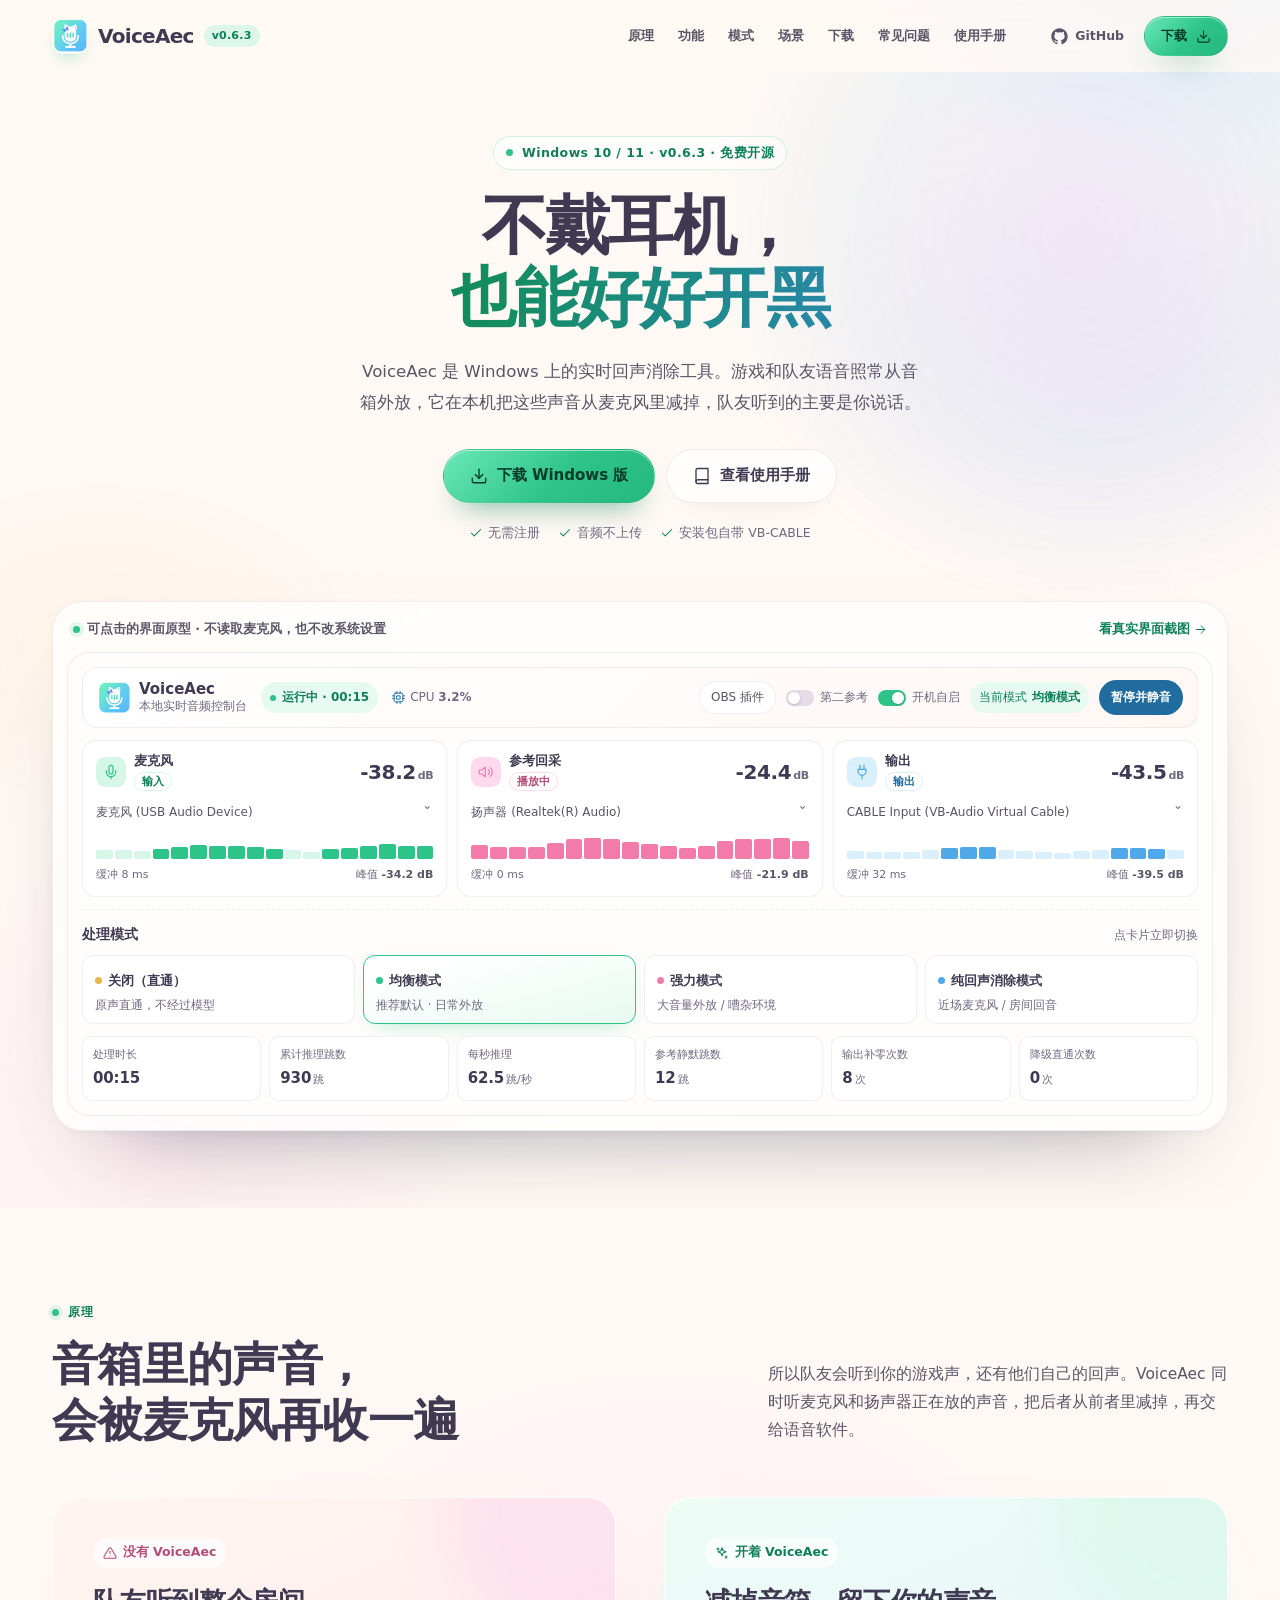
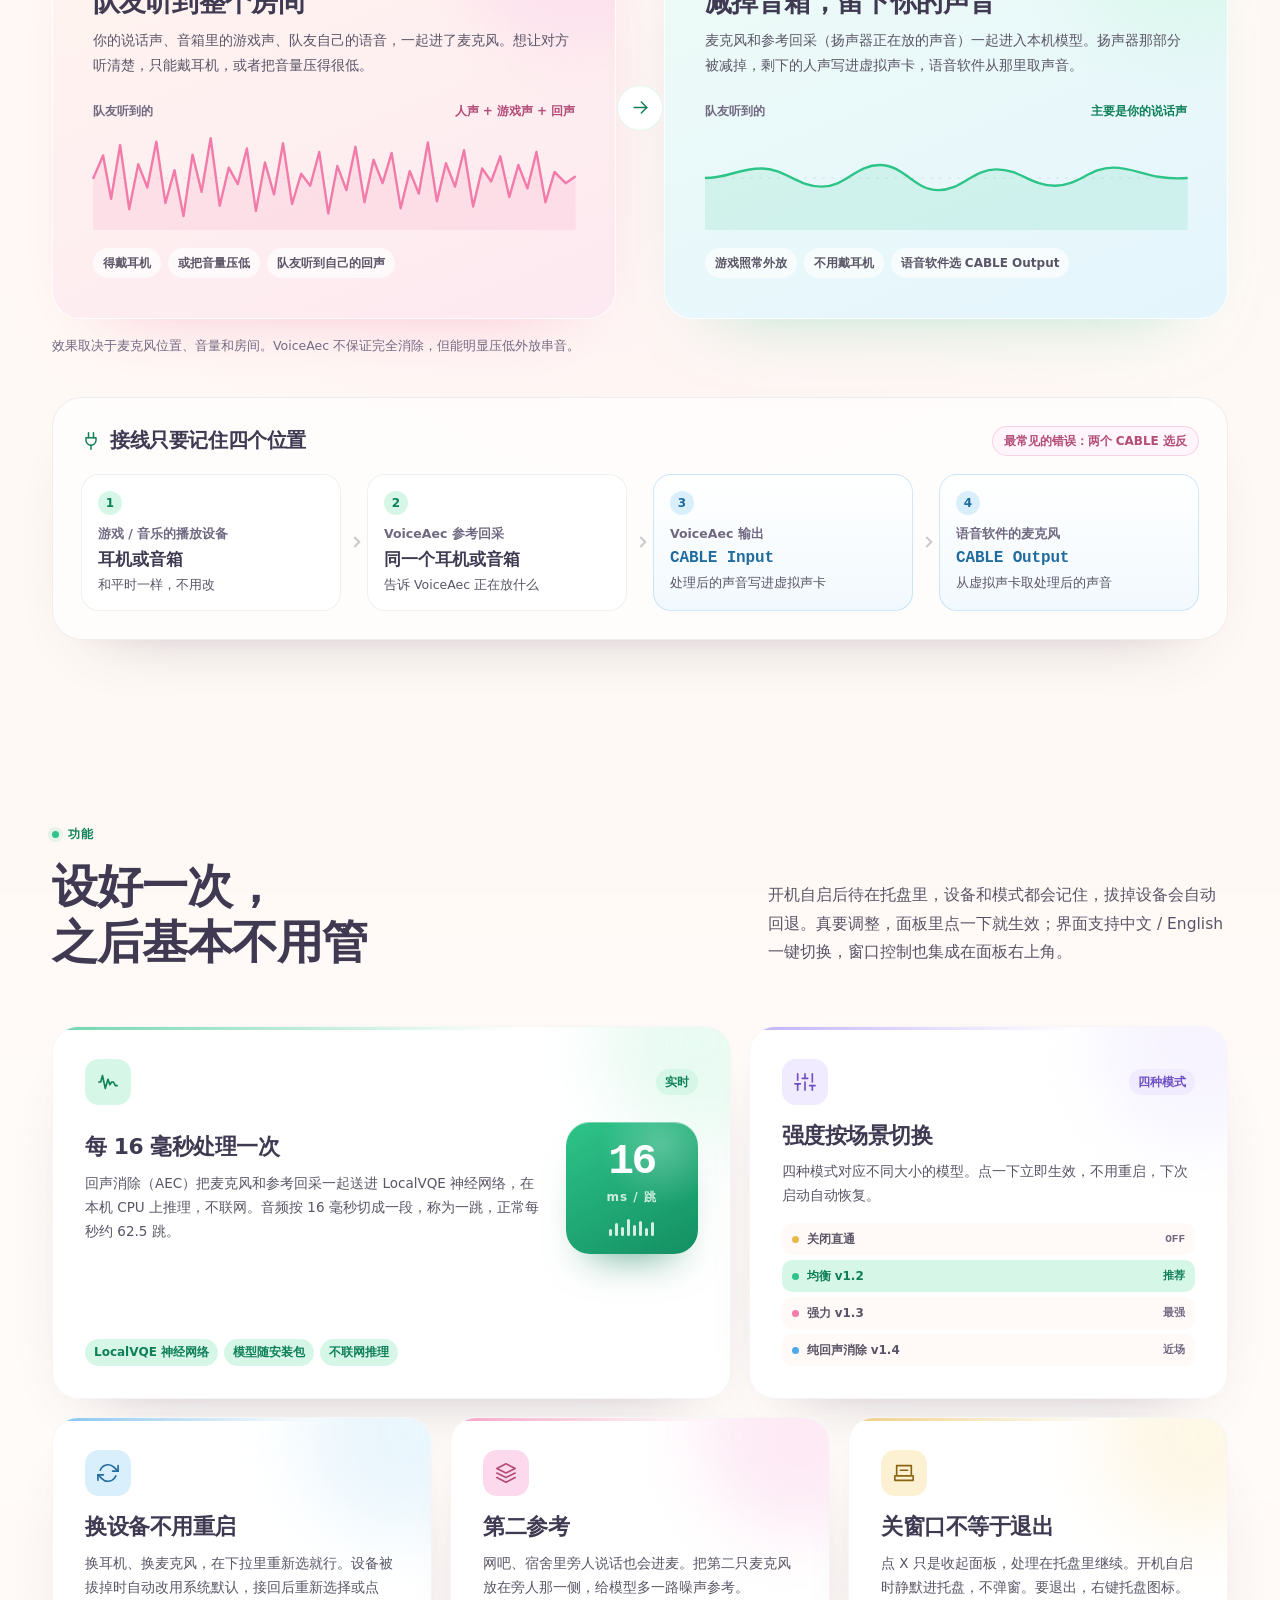
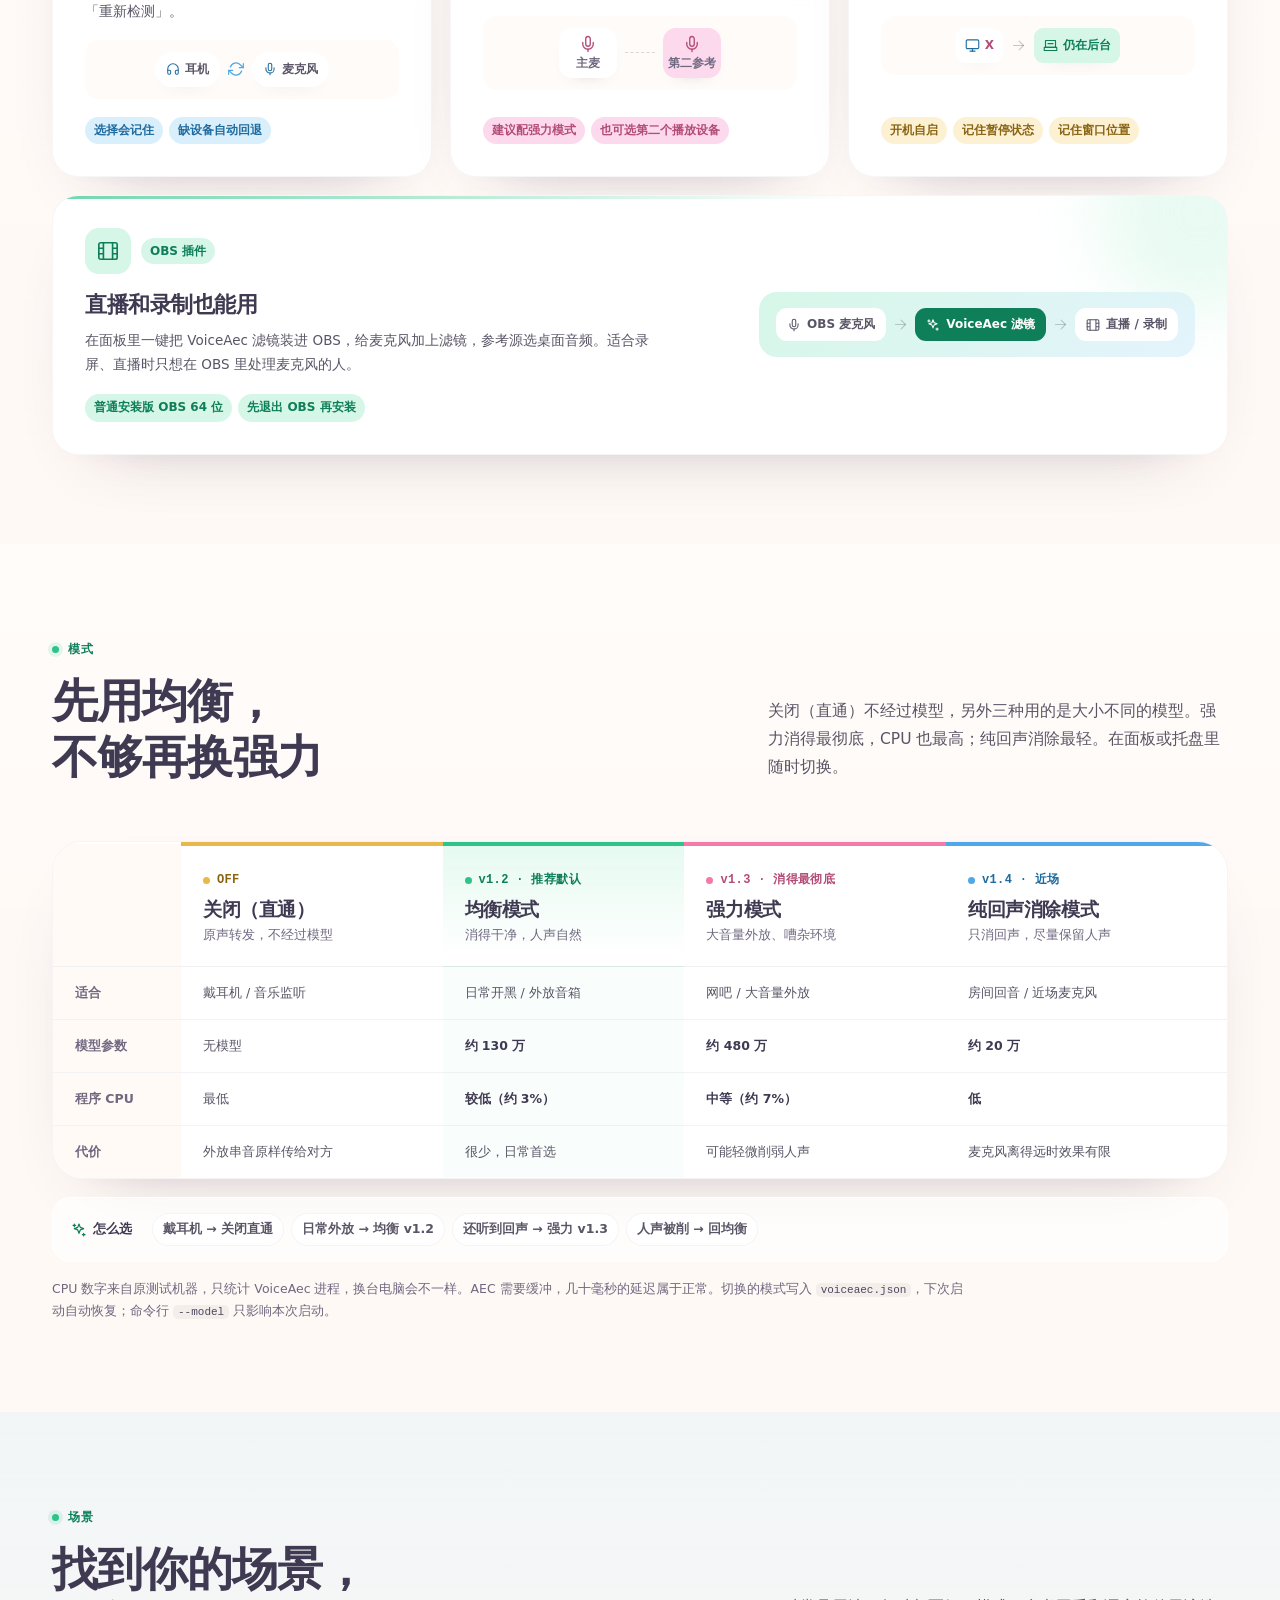
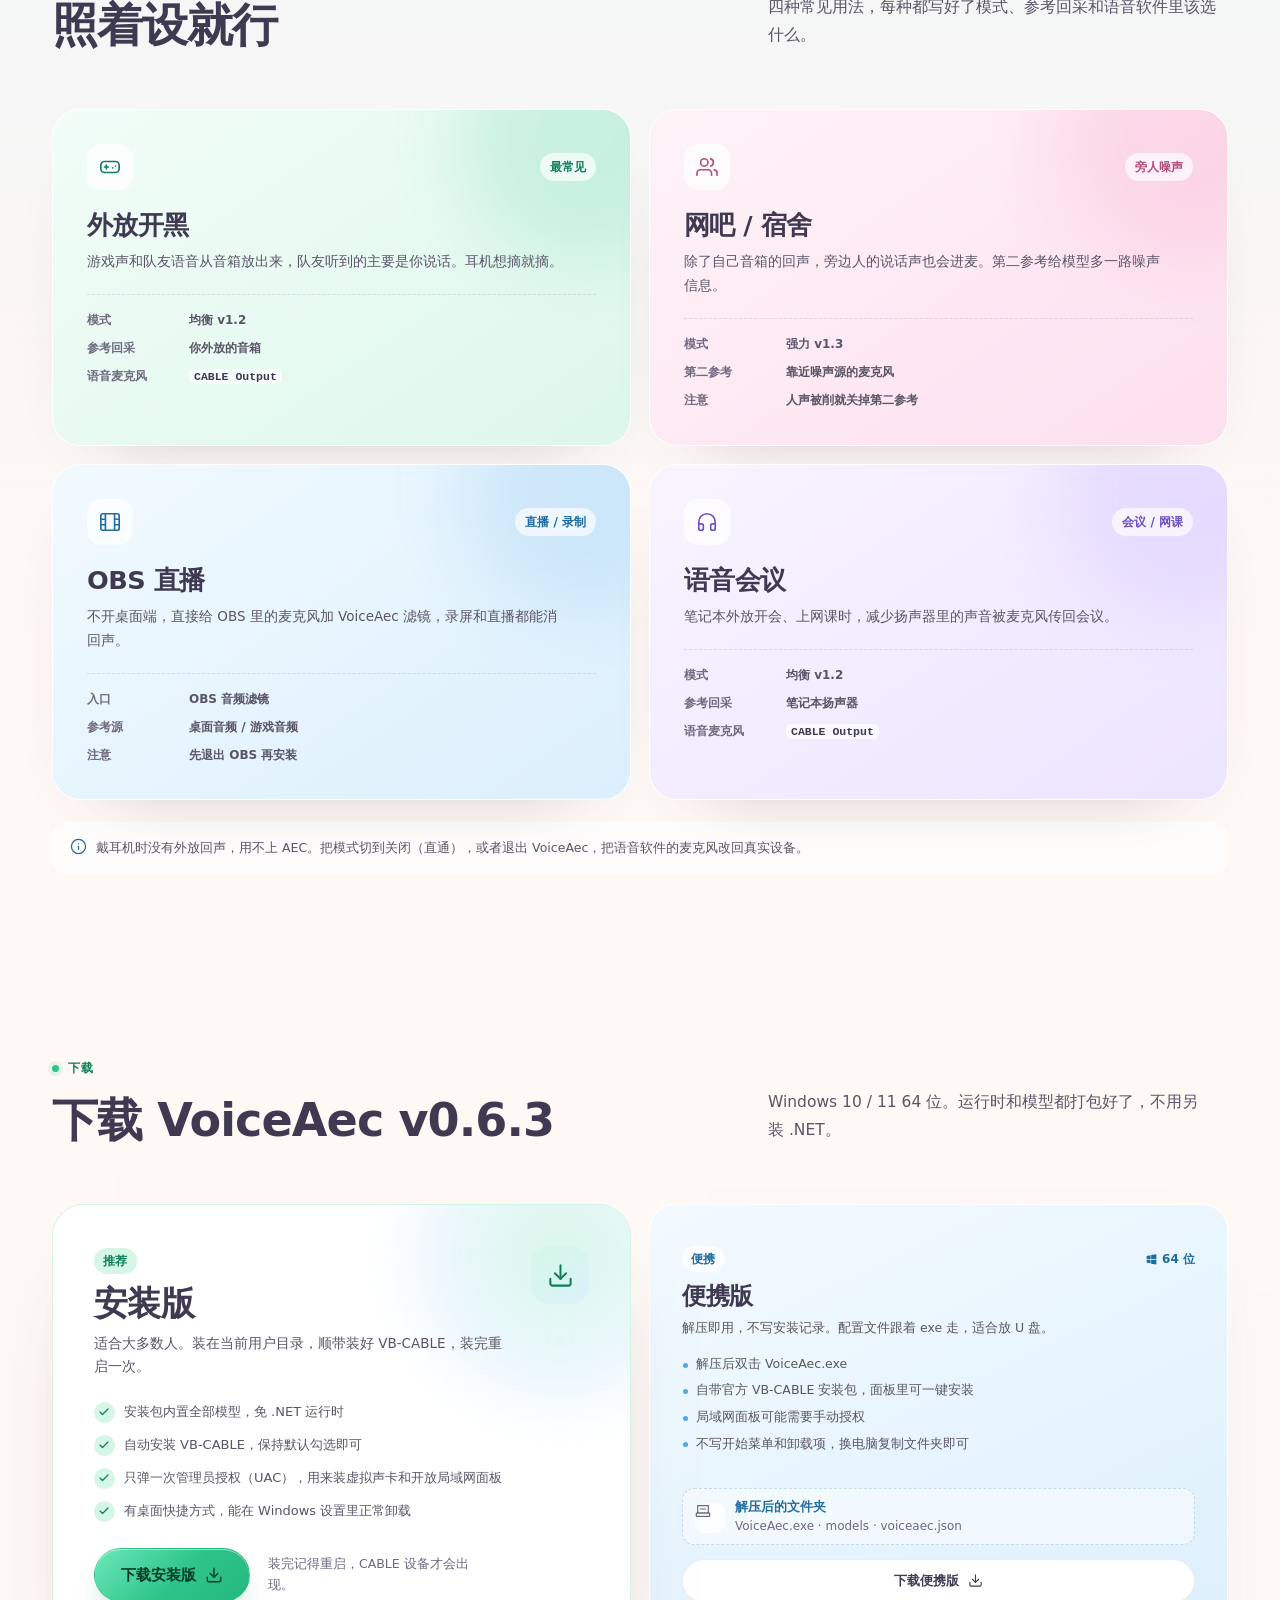
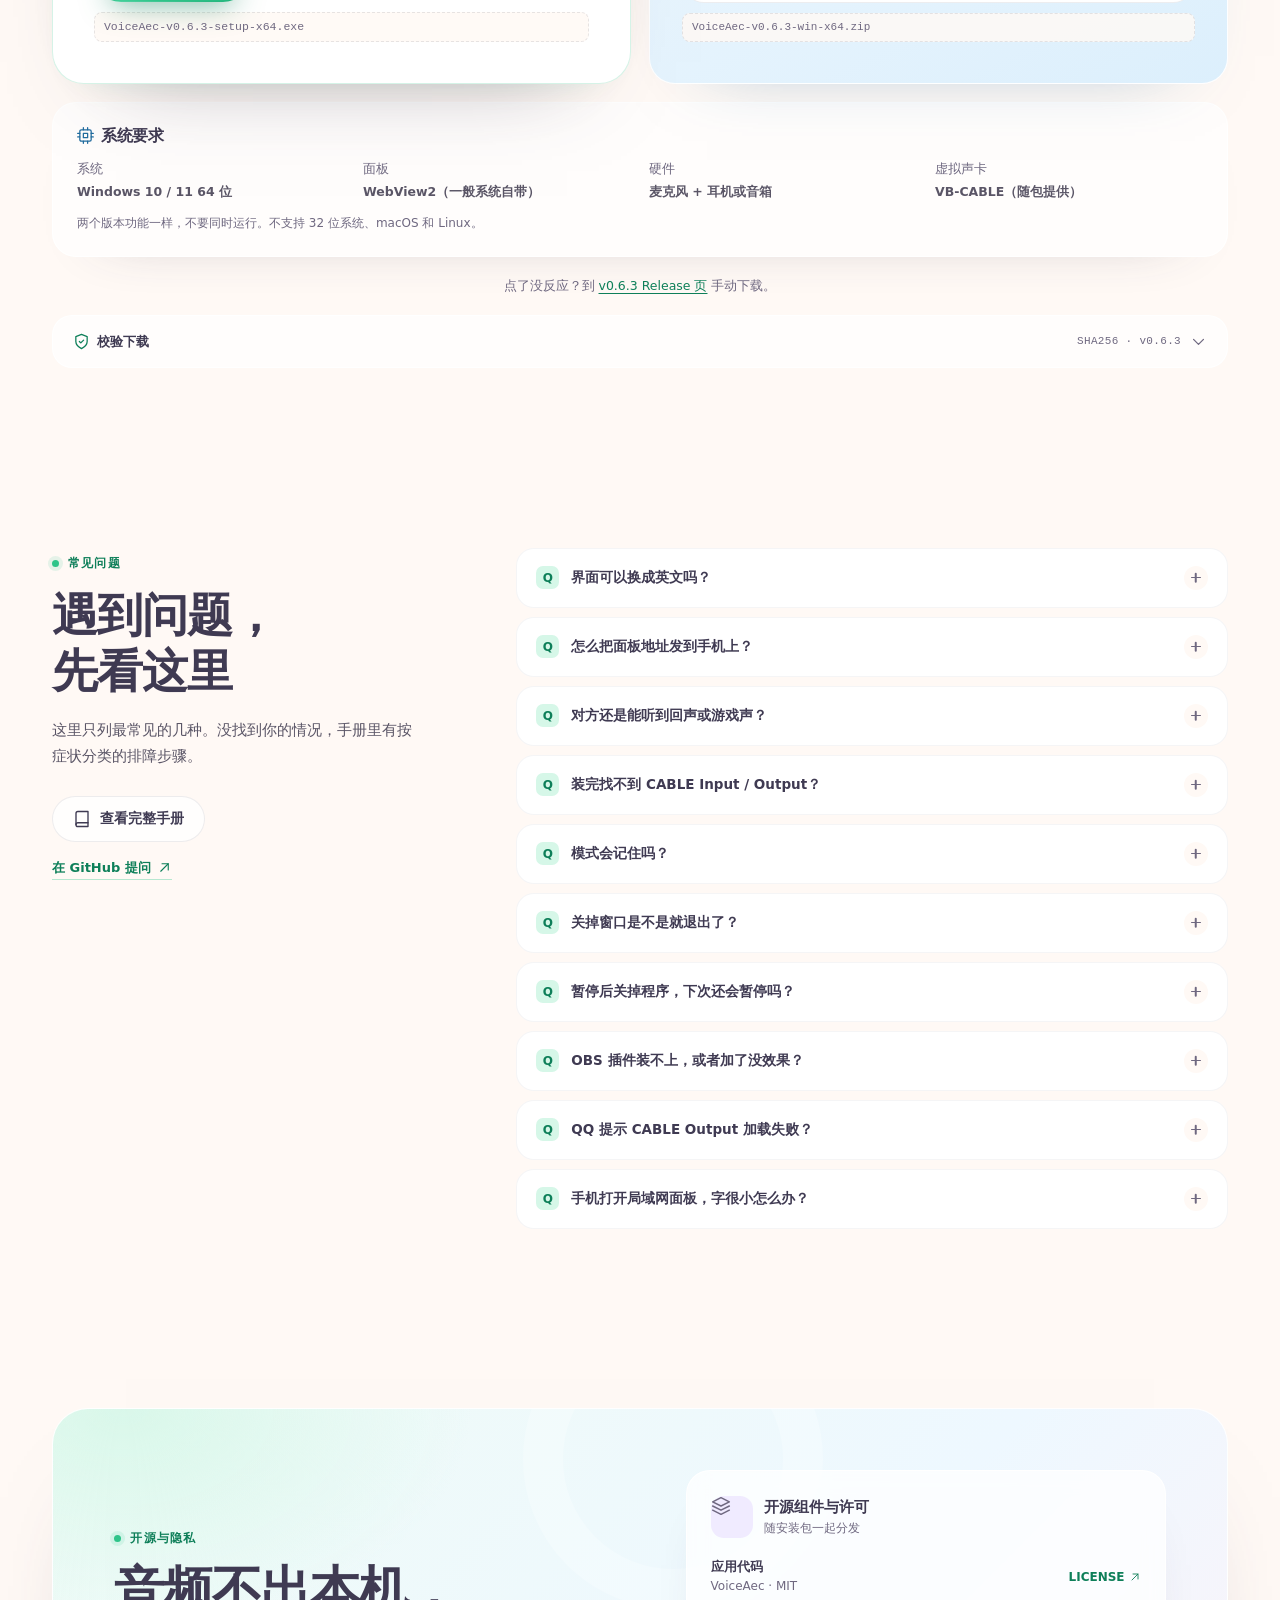
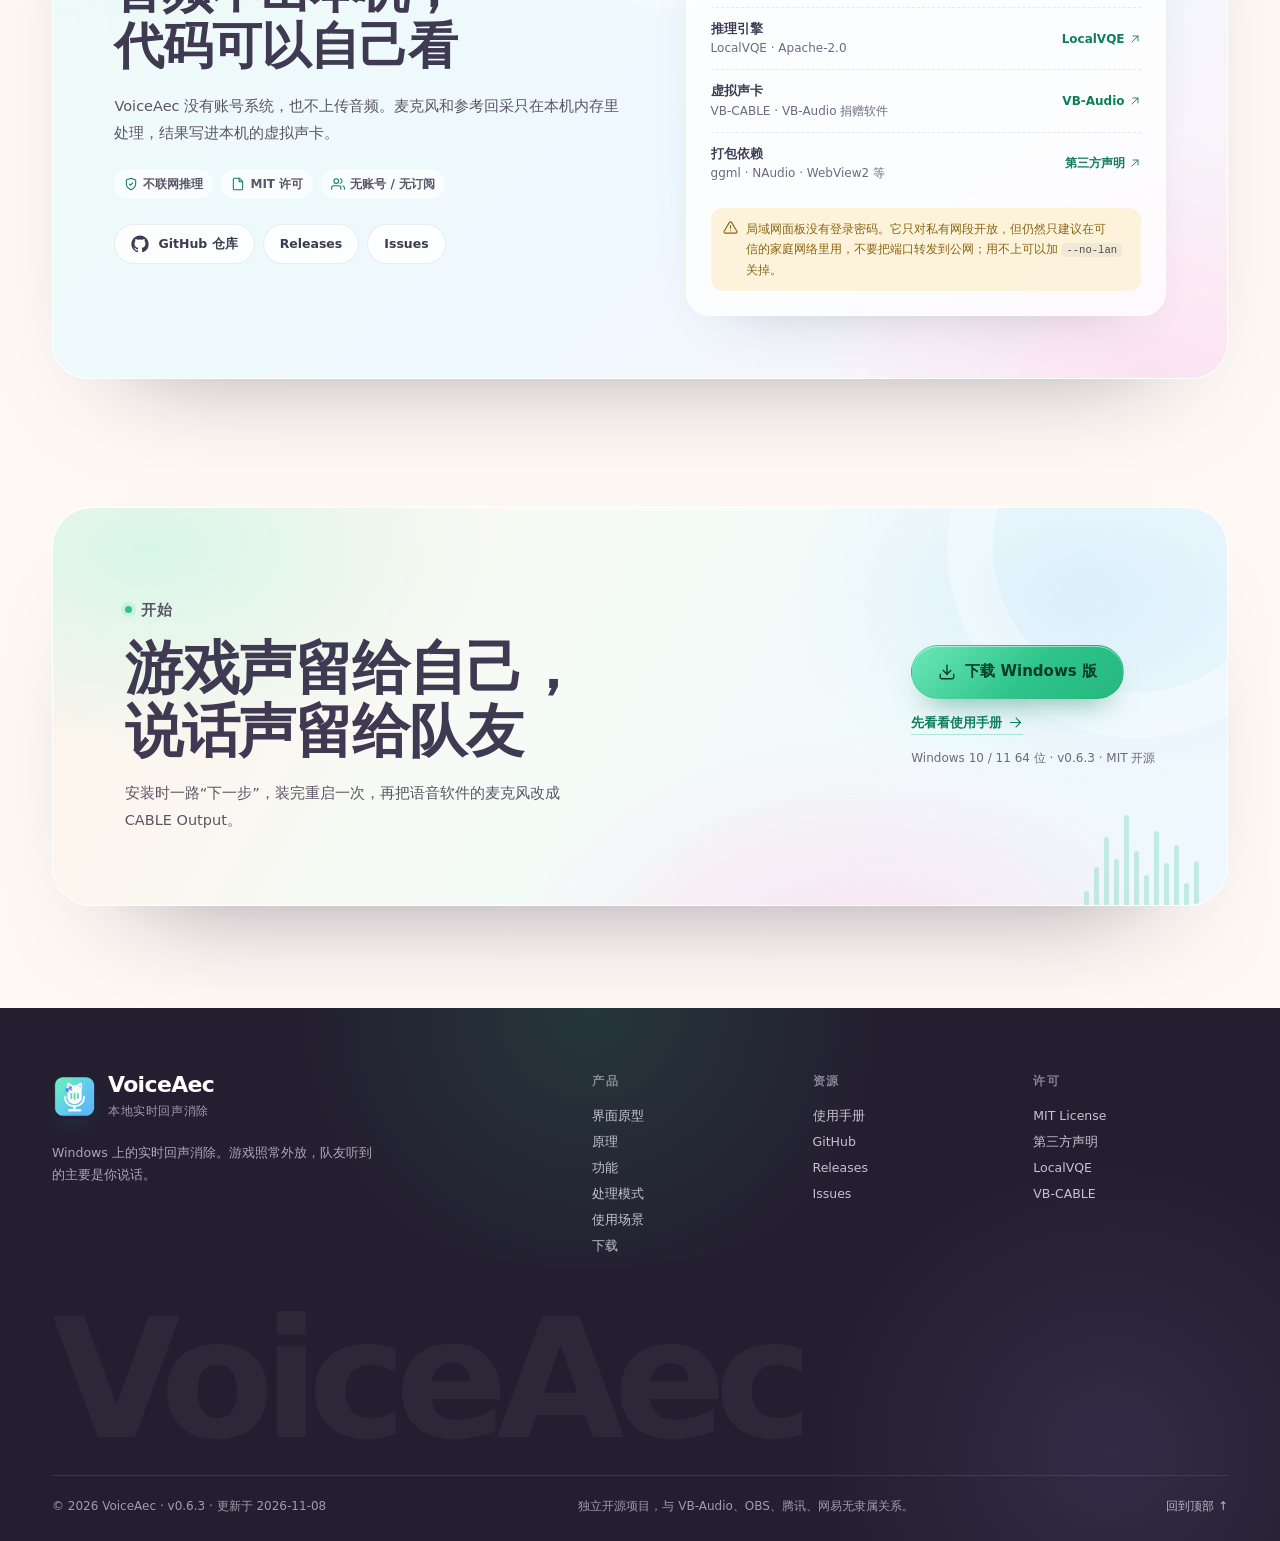
==== commit 4a44790d: "site: sync website, manual & README to v0.6.3" ====
--- a/docs/index.html
+++ b/docs/index.html
@@ -4,7 +4,7 @@
   <meta charset="utf-8">
   <meta name="viewport" content="width=device-width, initial-scale=1">
   <title>VoiceAec · Windows 实时回声消除，不戴耳机也能开黑</title>
-  <meta name="description" content="VoiceAec 是 Windows 上的实时回声消除工具：游戏照常外放，它在本机把音箱的声音从麦克风里减掉，队友听到的主要是你说话。免费开源，v0.6.2。">
+  <meta name="description" content="VoiceAec 是 Windows 上的实时回声消除工具：游戏照常外放，它在本机把音箱的声音从麦克风里减掉，队友听到的主要是你说话。免费开源，v0.6.3。">
   <meta name="theme-color" content="#fff9f5">
   <meta name="color-scheme" content="light">
   <link rel="canonical" href="https://voiceaec.lsjx.xyz/">
@@ -15,7 +15,7 @@
   <meta property="og:site_name" content="VoiceAec">
   <meta property="og:locale" content="zh_CN">
   <meta property="og:title" content="VoiceAec · 不戴耳机，也能好好开黑">
-  <meta property="og:description" content="游戏照常外放，VoiceAec 在本机实时把音箱的声音从麦克风里减掉。Windows 10/11 · v0.6.2 · MIT 开源。">
+  <meta property="og:description" content="游戏照常外放，VoiceAec 在本机实时把音箱的声音从麦克风里减掉。Windows 10/11 · v0.6.3 · MIT 开源。">
   <meta property="og:image" content="https://voiceaec.lsjx.xyz/images/og-cover-site.png">
   <meta property="og:image:width" content="1200">
   <meta property="og:image:height" content="630">
@@ -35,7 +35,7 @@
     "description": "Windows 上的本地实时回声消除工具。麦克风与扬声器回采进入本机神经网络，处理后的声音输出到 VB-CABLE。",
     "url": "https://voiceaec.lsjx.xyz/",
     "downloadUrl": "https://github.com/384615666/VoiceAec/releases/latest",
-    "softwareVersion": "0.6.2",
+    "softwareVersion": "0.6.3",
     "operatingSystem": "Windows 10, Windows 11",
     "applicationCategory": "MultimediaApplication",
     "offers": {
@@ -91,7 +91,7 @@
     <a class="brand" href="#top" aria-label="VoiceAec 首页">
       <img src="images/icon-256.png" alt="" width="36" height="36" loading="eager">
       <span class="brand-name">VoiceAec</span>
-      <span class="brand-version">v0.6.2</span>
+      <span class="brand-version">v0.6.3</span>
     </a>
 
     <nav class="nav-menu" id="navMenu" aria-label="主导航">
@@ -130,7 +130,7 @@
   <!-- HERO -->
   <section class="hero" id="top">
     <div class="wrap hero-copy">
-      <p class="eyebrow hero-eyebrow"><span class="live-dot" aria-hidden="true"></span>Windows 10 / 11 · v0.6.2 · 免费开源</p>
+      <p class="eyebrow hero-eyebrow"><span class="live-dot" aria-hidden="true"></span>Windows 10 / 11 · v0.6.3 · 免费开源</p>
       <h1>
         <span class="h1-line">不戴耳机，</span>
         <span class="h1-line h1-accent">也能好好开黑</span>
@@ -646,7 +646,7 @@
       <div class="section-head" data-reveal>
         <div>
           <p class="eyebrow">下载</p>
-          <h2>下载 VoiceAec v0.6.2</h2>
+          <h2>下载 VoiceAec v0.6.3</h2>
         </div>
         <p class="lead">Windows 10 / 11 64 位。运行时和模型都打包好了，不用另装 .NET。</p>
       </div>
@@ -669,13 +669,13 @@
           </ul>
           <div class="download-bottom">
             <div class="download-actions">
-              <a class="btn btn-primary btn-lg" href="https://github.com/384615666/VoiceAec/releases/download/v0.6.2/VoiceAec-v0.6.2-setup-x64.exe" target="_blank" rel="noopener">
+              <a class="btn btn-primary btn-lg" href="https://github.com/384615666/VoiceAec/releases/download/v0.6.3/VoiceAec-v0.6.3-setup-x64.exe" target="_blank" rel="noopener">
                 下载安装版
                 <svg class="icon" aria-hidden="true"><use href="#i-download"/></svg>
               </a>
               <span class="download-note">装完记得重启，CABLE 设备才会出现。</span>
             </div>
-            <code class="file-name">VoiceAec-v0.6.2-setup-x64.exe</code>
+            <code class="file-name">VoiceAec-v0.6.3-setup-x64.exe</code>
           </div>
         </article>
 
@@ -697,11 +697,11 @@
               <div><strong>解压后的文件夹</strong><span>VoiceAec.exe · models · voiceaec.json</span></div>
             </div>
             <div class="download-bottom">
-              <a class="btn btn-soft download-secondary" href="https://github.com/384615666/VoiceAec/releases/download/v0.6.2/VoiceAec-v0.6.2-win-x64.zip" target="_blank" rel="noopener">
+              <a class="btn btn-soft download-secondary" href="https://github.com/384615666/VoiceAec/releases/download/v0.6.3/VoiceAec-v0.6.3-win-x64.zip" target="_blank" rel="noopener">
                 下载便携版
                 <svg class="icon" aria-hidden="true"><use href="#i-download"/></svg>
               </a>
-              <code class="file-name">VoiceAec-v0.6.2-win-x64.zip</code>
+              <code class="file-name">VoiceAec-v0.6.3-win-x64.zip</code>
             </div>
           </article>
         </div>
@@ -717,34 +717,34 @@
             <p>两个版本功能一样，不要同时运行。不支持 32 位系统、macOS 和 Linux。</p>
         </div>
 
-      <p class="fine-print download-fallback">点了没反应？到 <a href="https://github.com/384615666/VoiceAec/releases/tag/v0.6.2" target="_blank" rel="noopener">v0.6.2 Release 页</a> 手动下载。</p>
+      <p class="fine-print download-fallback">点了没反应？到 <a href="https://github.com/384615666/VoiceAec/releases/tag/v0.6.3" target="_blank" rel="noopener">v0.6.3 Release 页</a> 手动下载。</p>
 
       <details class="sha-panel" data-reveal>
         <summary>
           <span class="sha-title"><svg class="icon" aria-hidden="true"><use href="#i-shield"/></svg>校验下载</span>
-          <span class="sha-meta">SHA256 · v0.6.2</span>
+          <span class="sha-meta">SHA256 · v0.6.3</span>
           <svg class="icon sha-chevron" aria-hidden="true"><use href="#i-chevron-down"/></svg>
         </summary>
         <div class="sha-body">
           <div class="sha-row">
             <div>
               <b>安装版</b>
-              <code>FCDB8FE4C6ACC318788FD5B6DC792BB745A861BA2C9F81E8763F8000DF670460</code>
-            </div>
-            <button class="copy-btn" type="button" data-copy="FCDB8FE4C6ACC318788FD5B6DC792BB745A861BA2C9F81E8763F8000DF670460" aria-label="复制安装版 SHA256">
+              <code>11DC0C653F9E12CE1CC92FA6E19C4EC22BA61096AEE63635EEBE293CB745FC5F</code>
+            </div>
+            <button class="copy-btn" type="button" data-copy="11DC0C653F9E12CE1CC92FA6E19C4EC22BA61096AEE63635EEBE293CB745FC5F" aria-label="复制安装版 SHA256">
               <svg class="icon" aria-hidden="true"><use href="#i-copy"/></svg><span class="copy-label">复制</span>
             </button>
           </div>
           <div class="sha-row">
             <div>
               <b>便携版</b>
-              <code>04BDB96505DC7D23B5F20D6D91010CF9712EBAF82E591CA42E6FFCA2B854AD69</code>
-            </div>
-            <button class="copy-btn" type="button" data-copy="04BDB96505DC7D23B5F20D6D91010CF9712EBAF82E591CA42E6FFCA2B854AD69" aria-label="复制便携版 SHA256">
+              <code>D9115513F9695AA622D9D411B04C5A54B01205B4D99CBFF95DA89ED019ED143A</code>
+            </div>
+            <button class="copy-btn" type="button" data-copy="D9115513F9695AA622D9D411B04C5A54B01205B4D99CBFF95DA89ED019ED143A" aria-label="复制便携版 SHA256">
               <svg class="icon" aria-hidden="true"><use href="#i-copy"/></svg><span class="copy-label">复制</span>
             </button>
           </div>
-          <p class="sha-note">安装包没有商业代码签名，SmartScreen 可能提示“未知发布者”。先核对文件名和 SHA256，再点“更多信息 → 仍要运行”。这里的校验值只对应 v0.6.2，更新的版本以对应 Release 页为准。</p>
+          <p class="sha-note">安装包没有商业代码签名，SmartScreen 可能提示“未知发布者”。先核对文件名和 SHA256，再点“更多信息 → 仍要运行”。这里的校验值只对应 v0.6.3，更新的版本以对应 Release 页为准。</p>
         </div>
       </details>
     </div>
@@ -961,7 +961,7 @@
             先看看使用手册
             <svg class="icon" aria-hidden="true"><use href="#i-arrow-right"/></svg>
           </a>
-          <span class="cta-note">Windows 10 / 11 64 位 · v0.6.2 · MIT 开源</span>
+          <span class="cta-note">Windows 10 / 11 64 位 · v0.6.3 · MIT 开源</span>
         </div>
         <div class="cta-wave" aria-hidden="true"><i></i><i></i><i></i><i></i><i></i><i></i><i></i><i></i><i></i><i></i><i></i><i></i></div>
       </div>
@@ -1014,7 +1014,7 @@
     <p class="footer-wordmark" aria-hidden="true">VoiceAec</p>
 
     <div class="footer-bottom">
-      <p>© 2026 VoiceAec · v0.6.2 · 更新于 2026-10-31</p>
+      <p>© 2026 VoiceAec · v0.6.3 · 更新于 2026-11-08</p>
       <p>独立开源项目，与 VB-Audio、OBS、腾讯、网易无隶属关系。</p>
       <a href="#top">回到顶部 ↑</a>
     </div>
